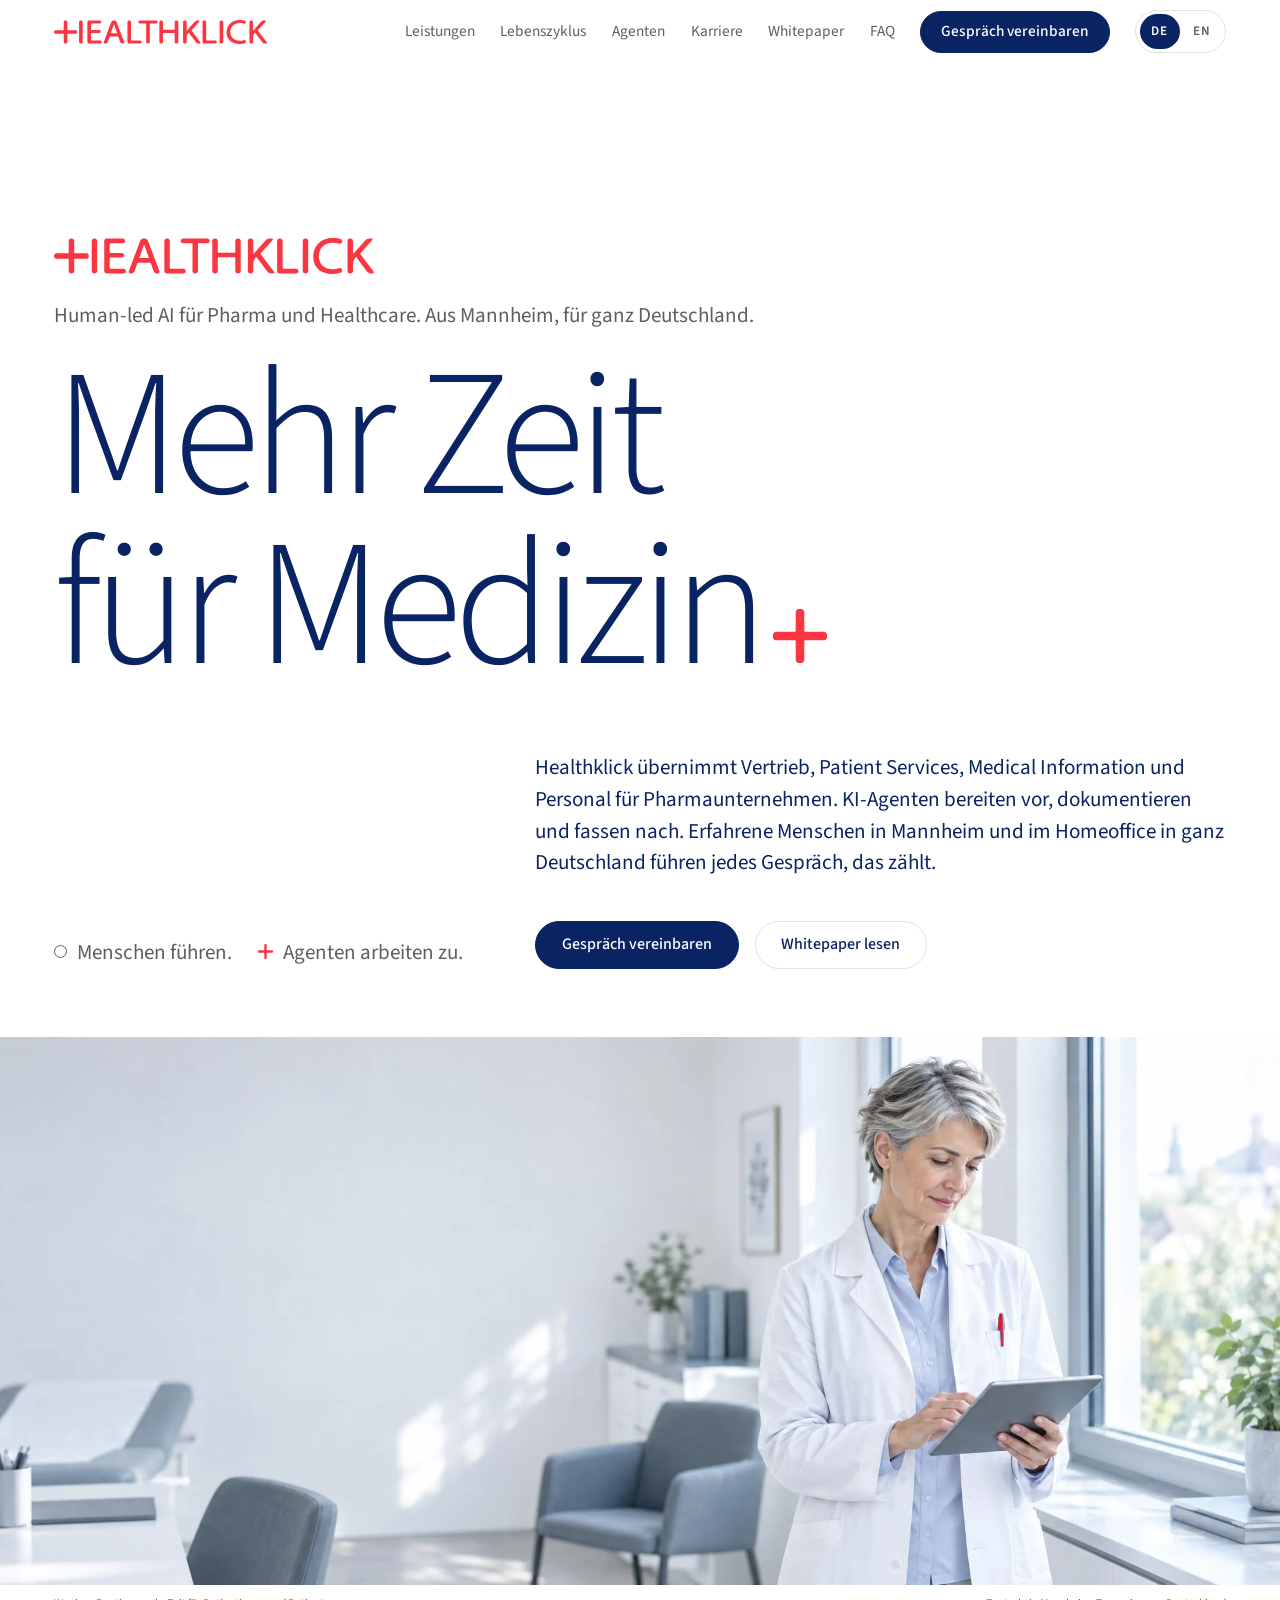
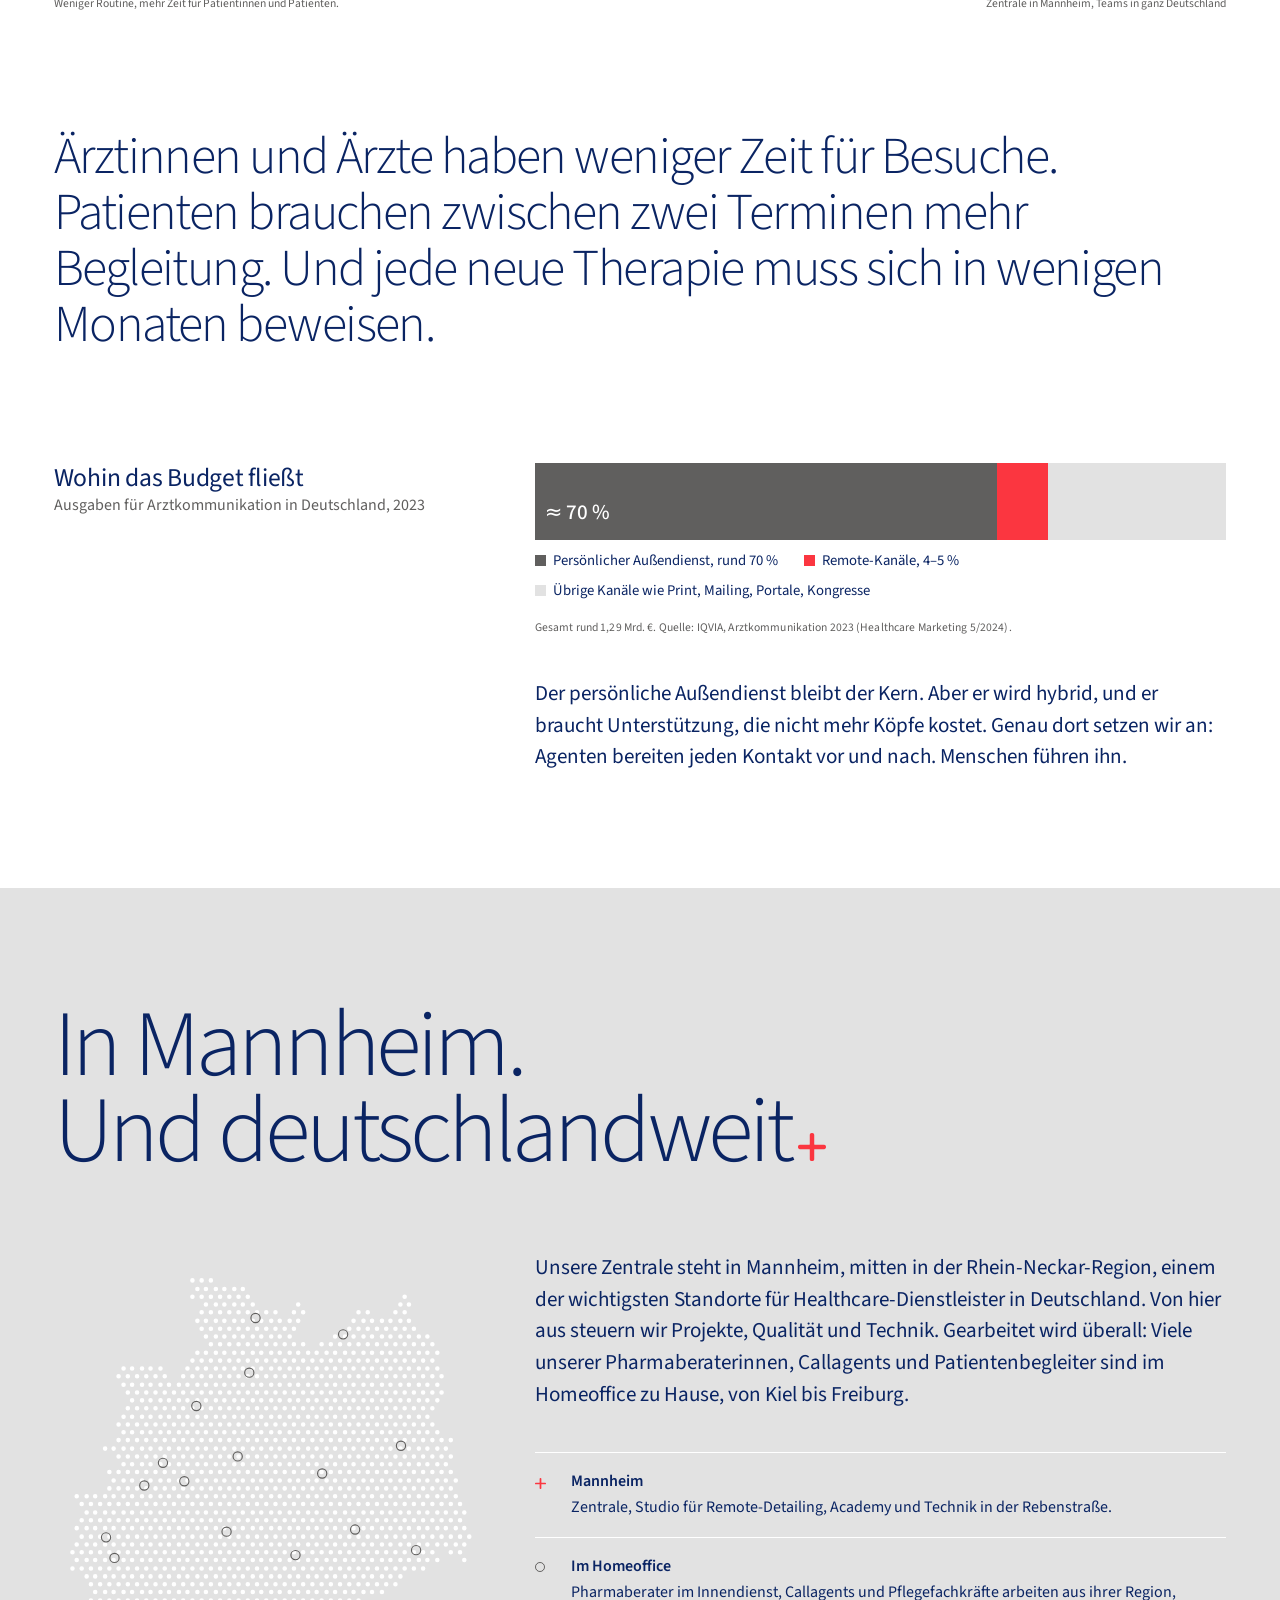
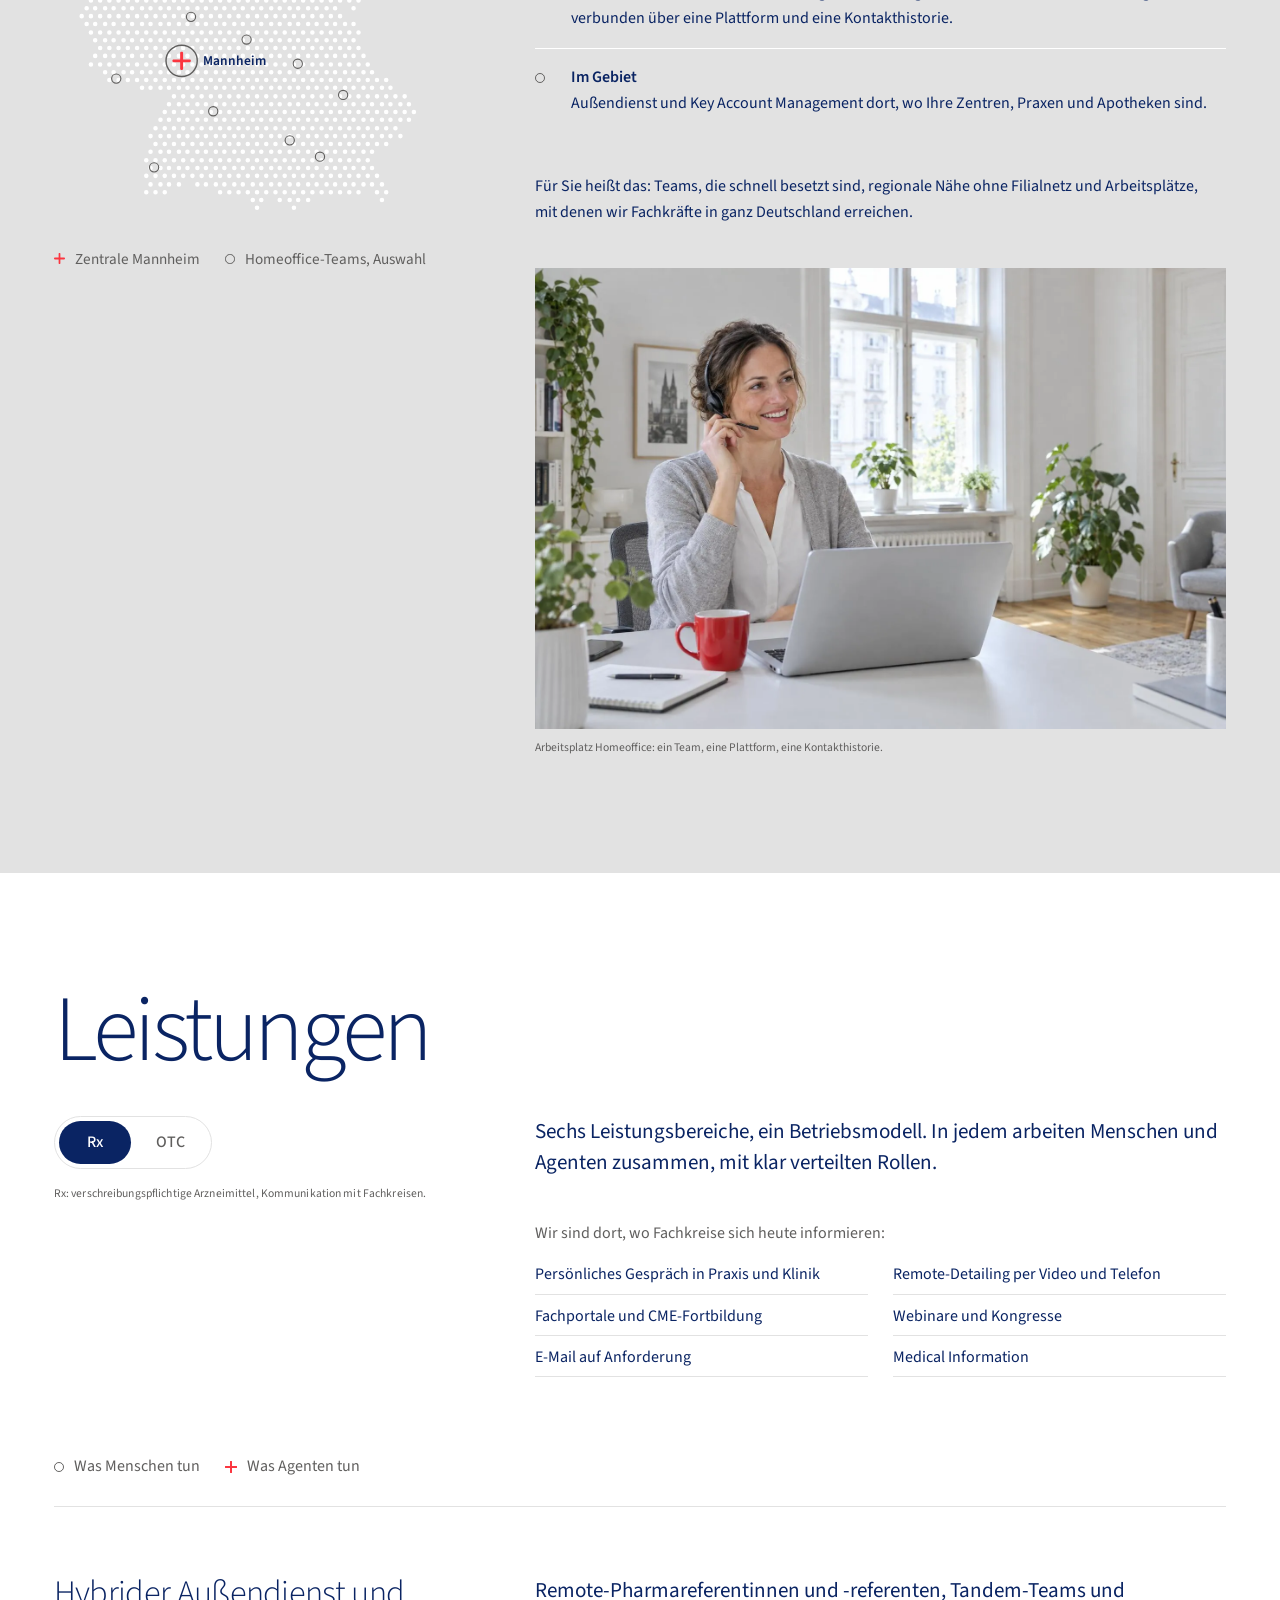
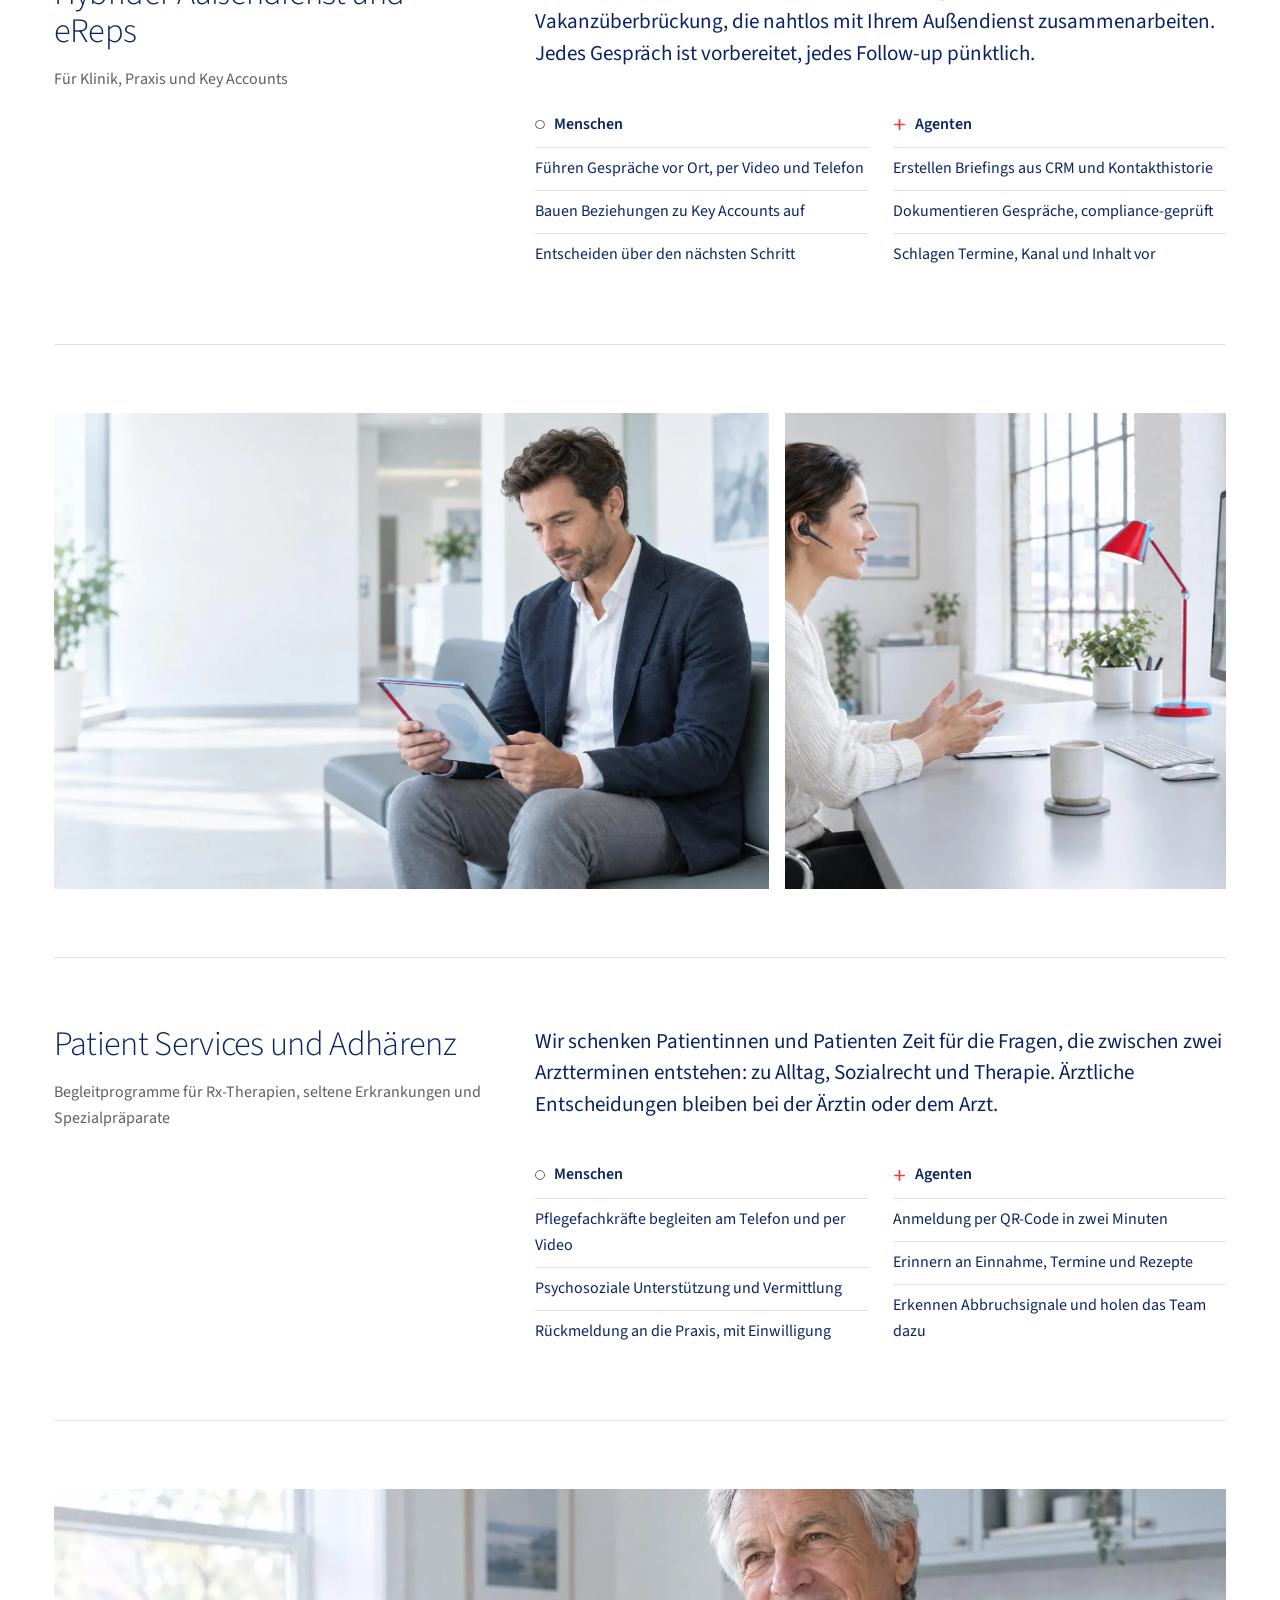
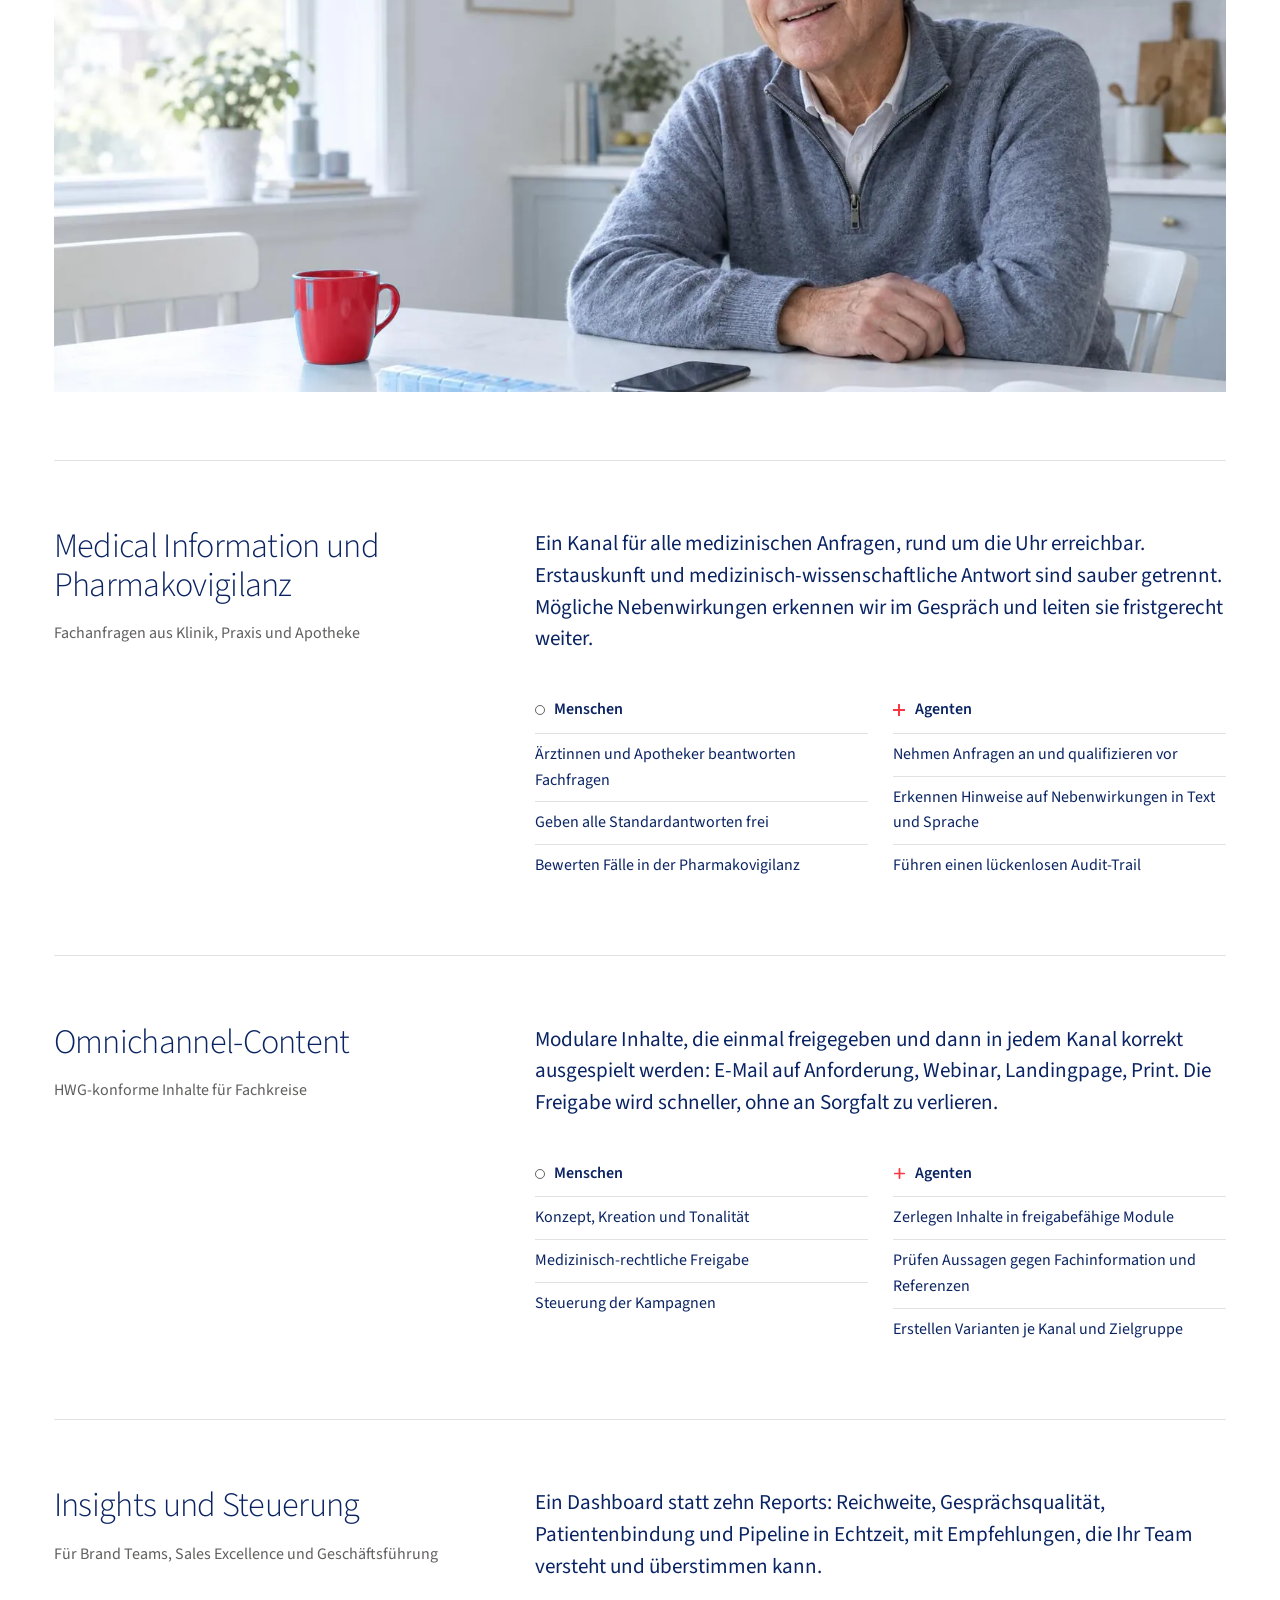
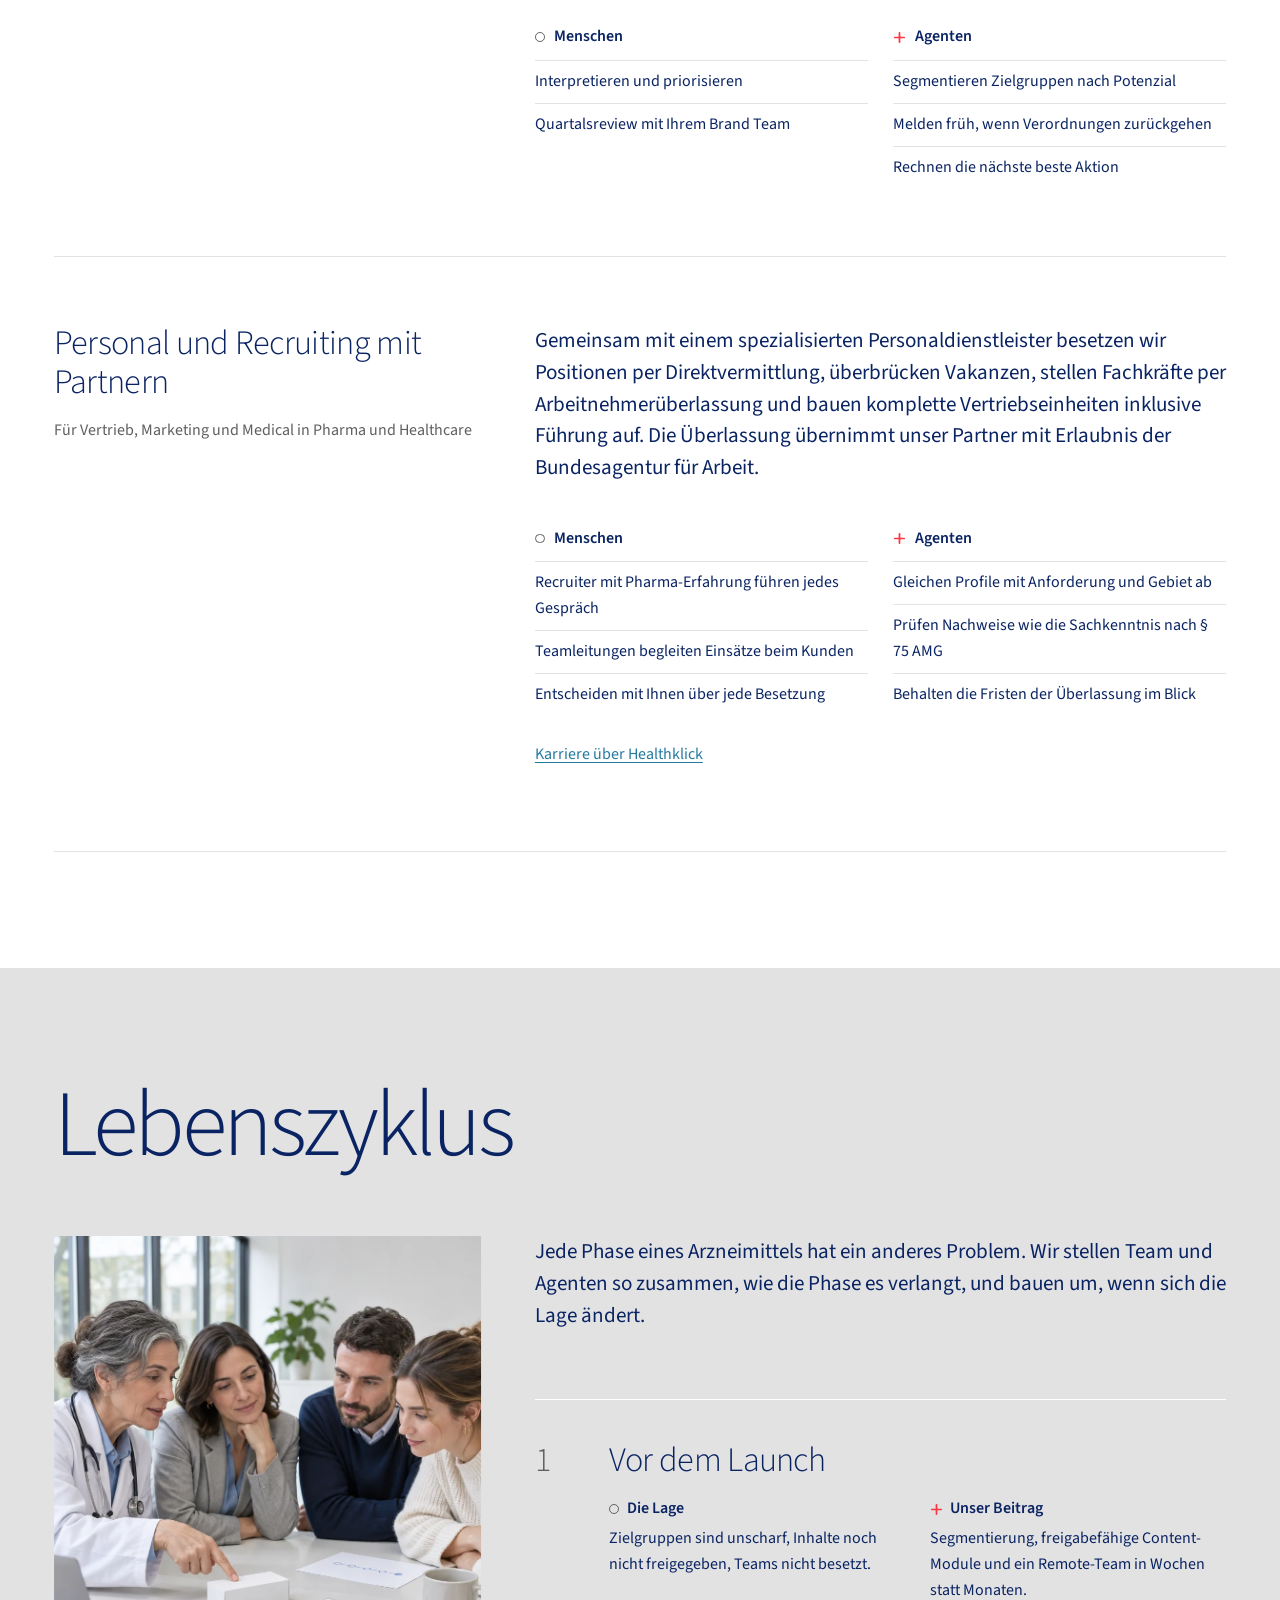
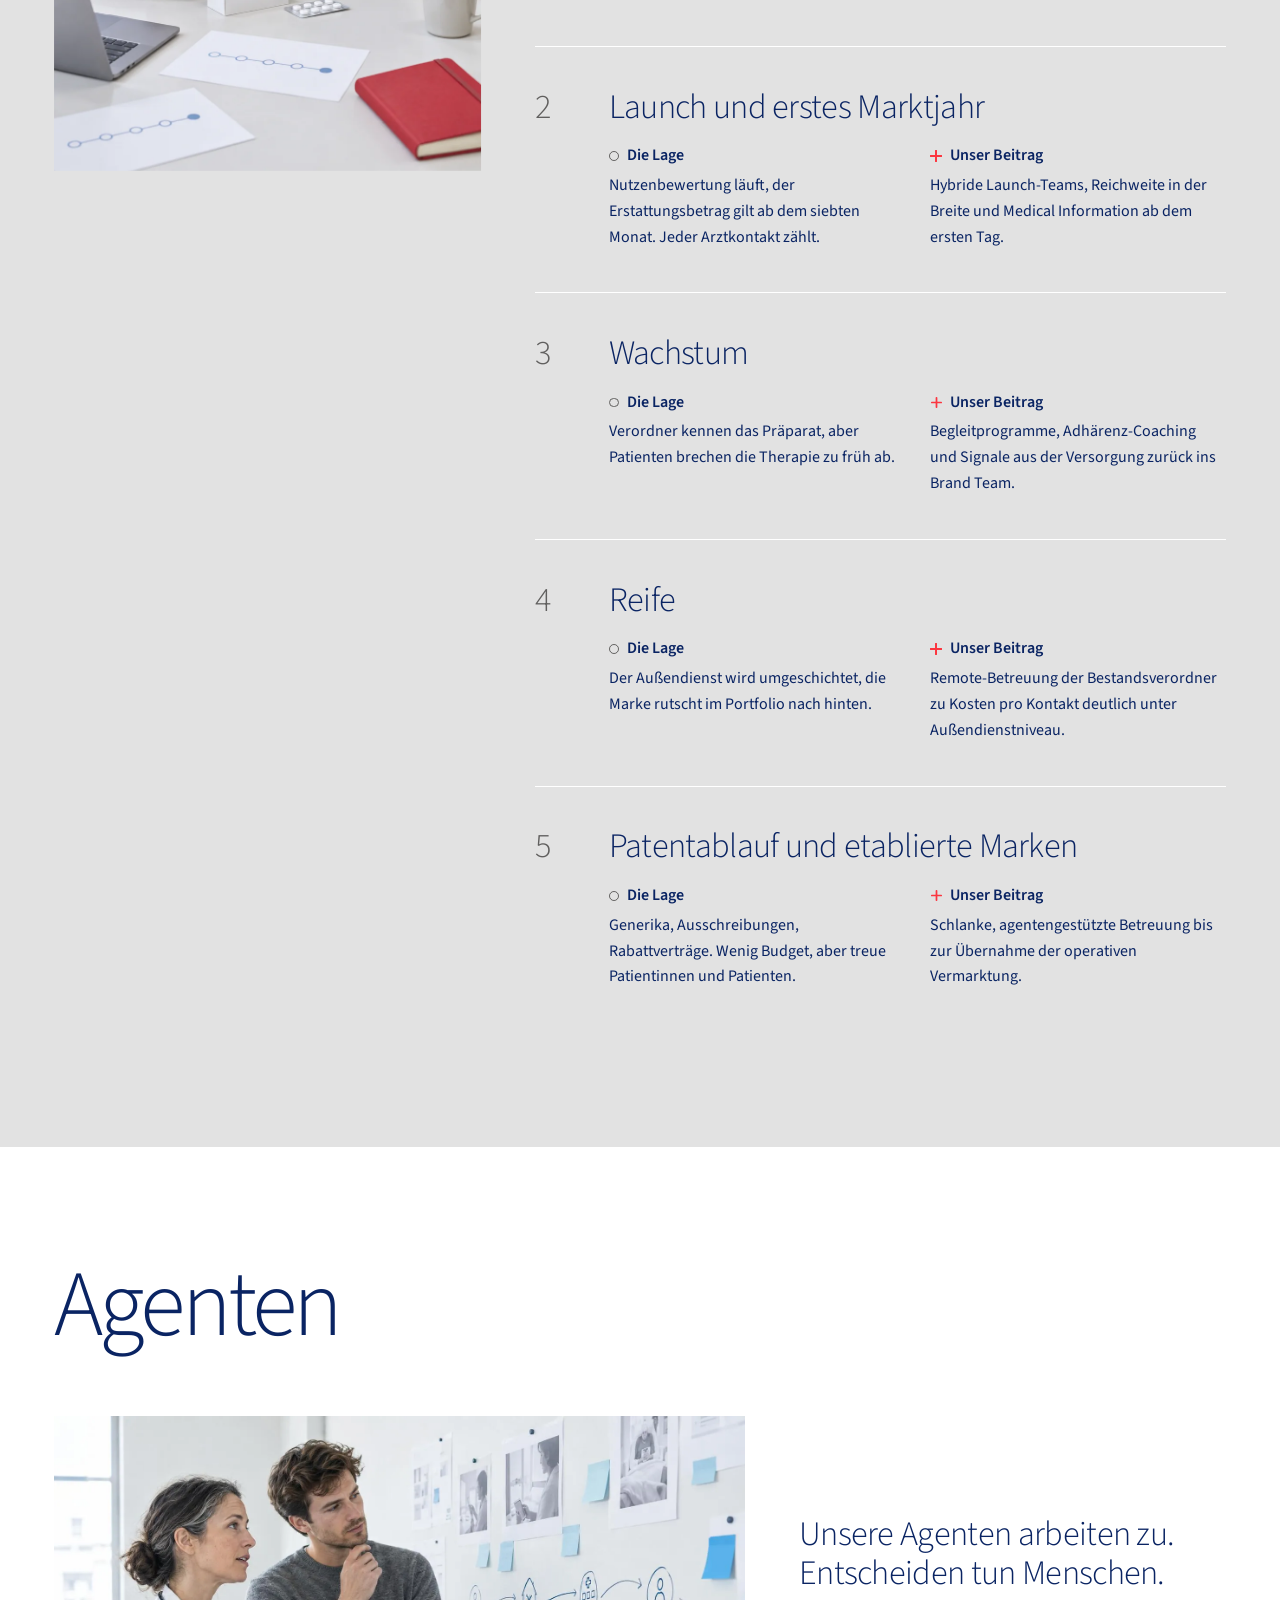
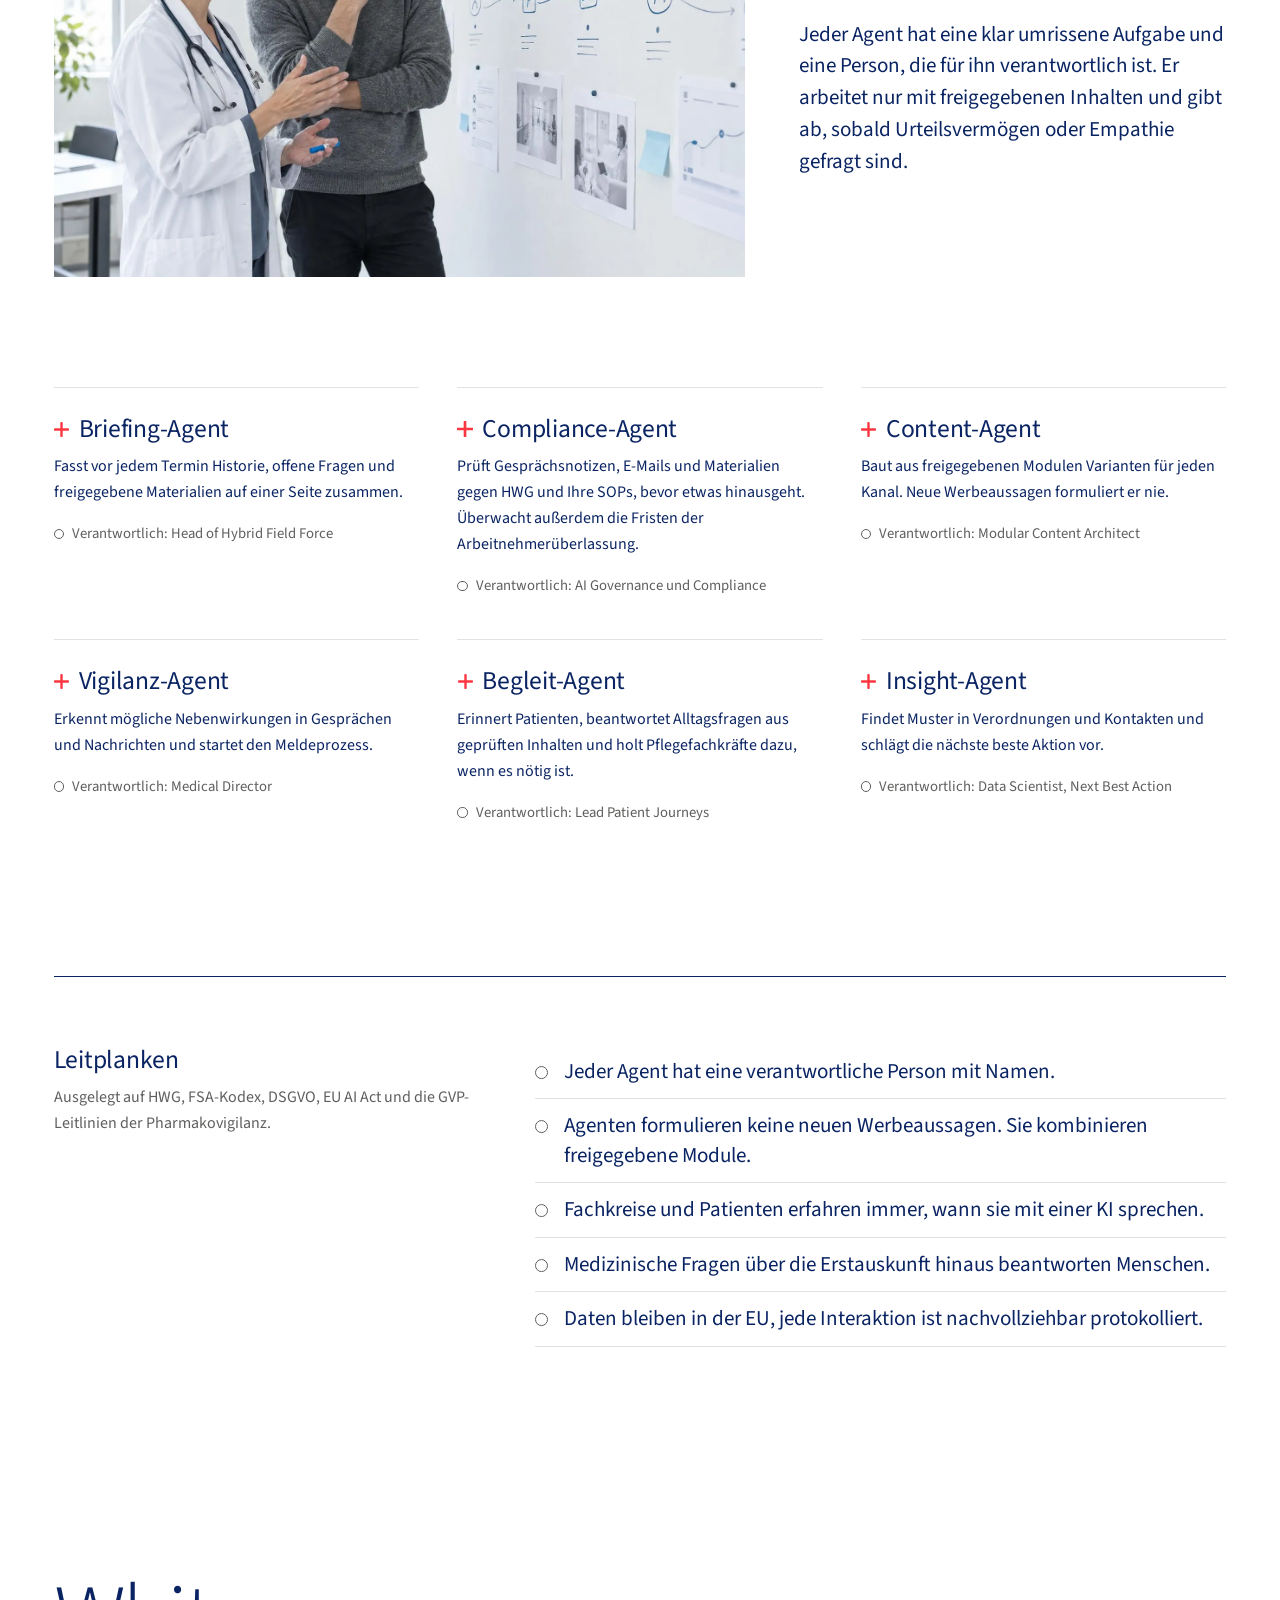
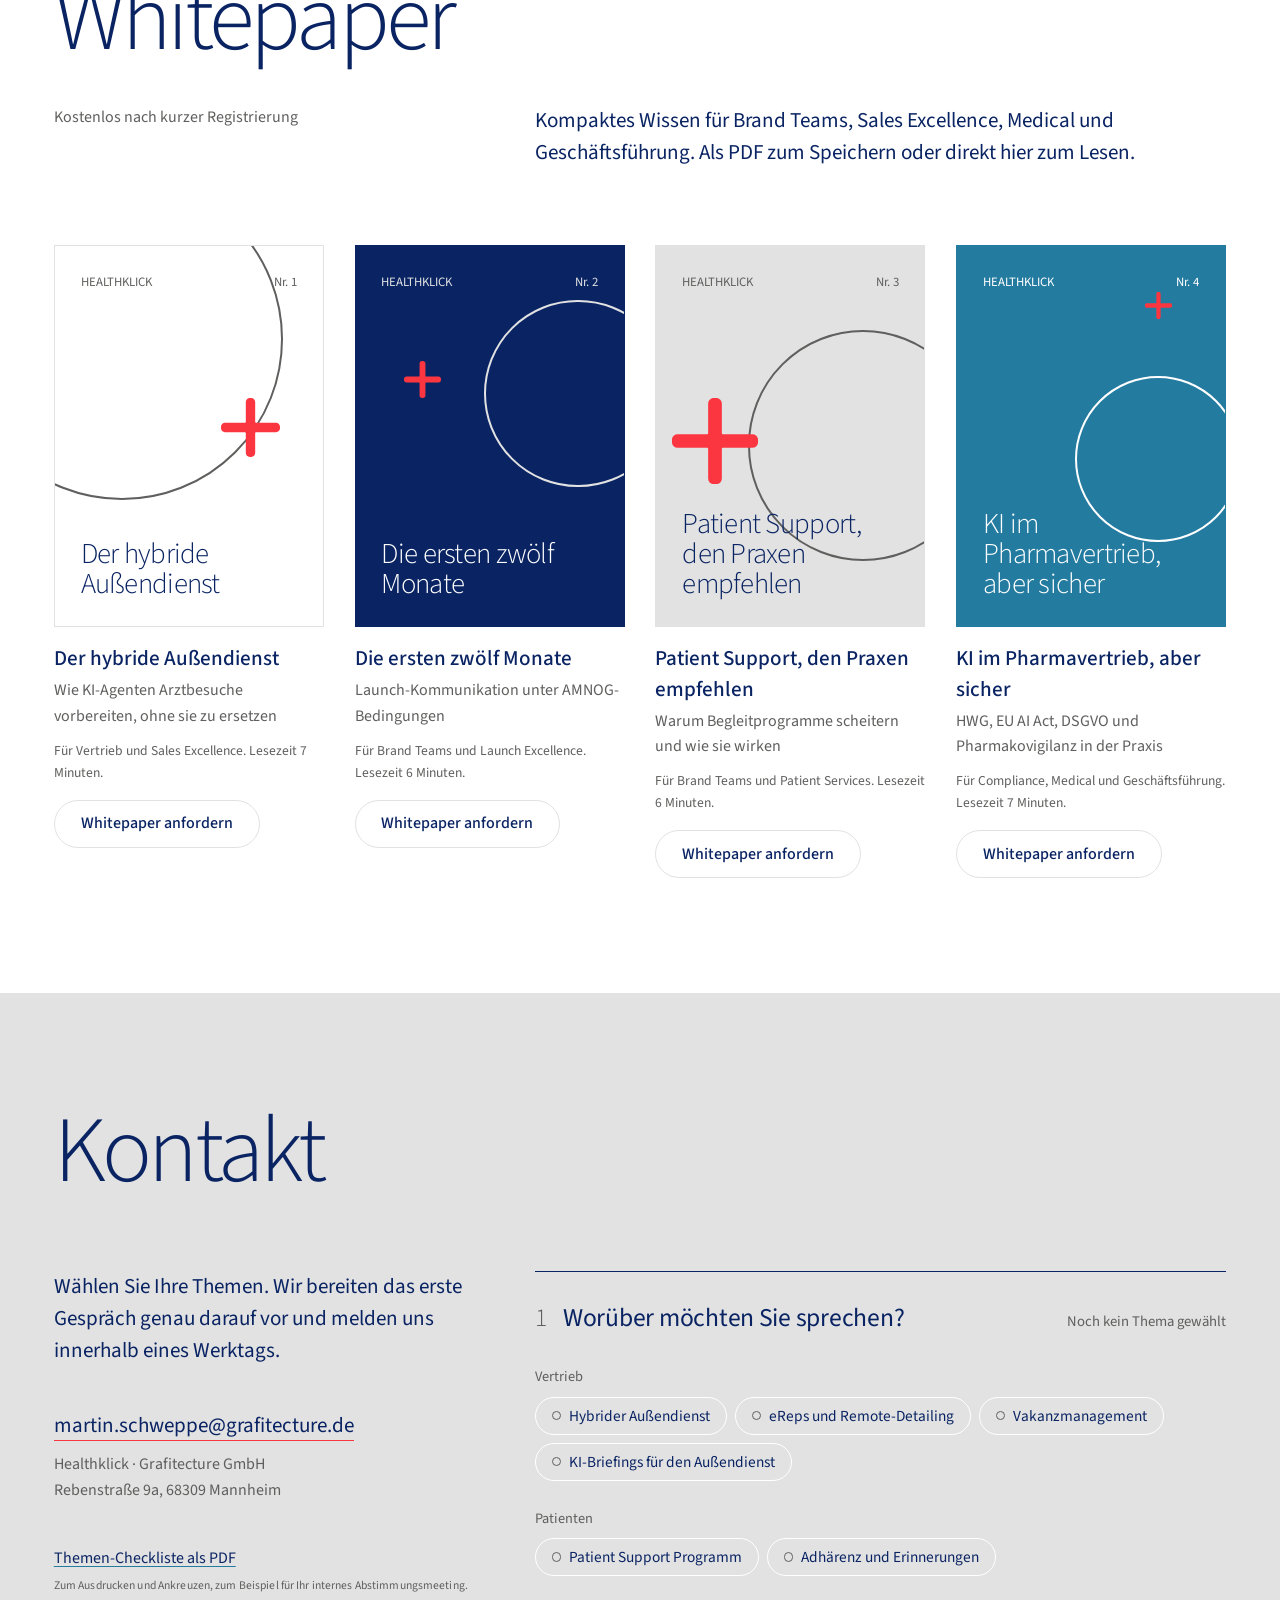
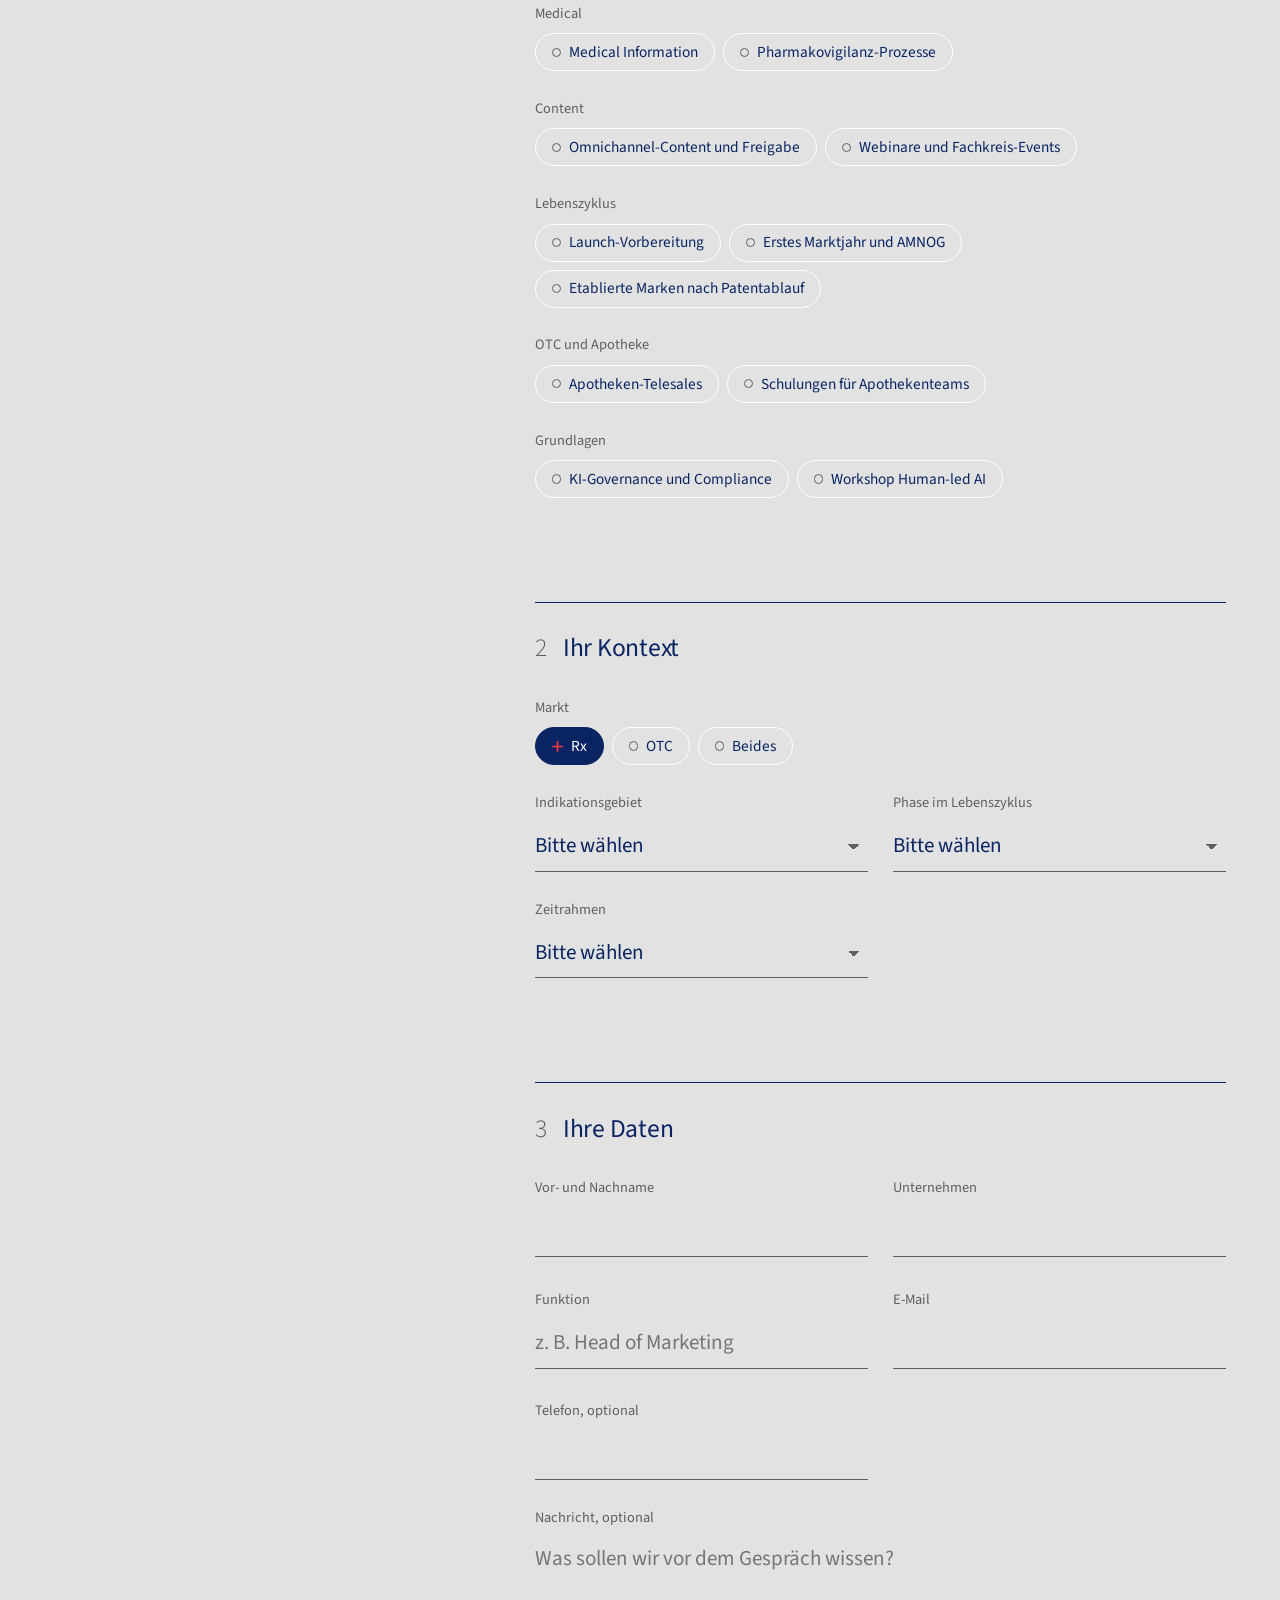
==== index.html @ 69c8a8a8 "Lebenszyklus: Besprechungsbild statt Wendeltreppe Im Abschnitt Lebenszyklus und in der Bildreihe der" ====
<!DOCTYPE html>
<html lang="de">
<head>
<meta charset="utf-8">
<meta name="viewport" content="width=device-width, initial-scale=1">
<title>HEALTHKLICK – Mehr Zeit für Medizin</title>
<meta name="description" content="Healthklick aus Mannheim übernimmt Vertrieb, Patient Services, Medical Information und Personal für Pharmaunternehmen. Deutschlandweit, mit Menschen und KI-Agenten. Ein Angebot der Grafitecture GmbH.">
<!-- Domain steht noch nicht fest: vor dem Livegang canonical und hreflang mit vollständiger Adresse eintragen -->
<link rel="alternate" hreflang="de" href="./">
<link rel="alternate" hreflang="en" href="en/">
<link rel="alternate" hreflang="x-default" href="./">
<link rel="icon" href="img/healthklick-icon.svg" type="image/svg+xml">
<meta name="theme-color" content="#ffffff">
<link rel="preload" href="fonts/source-sans-3.woff2" as="font" type="font/woff2" crossorigin>
<script>/* Logo-Intro nur beim Öffnen der Startseite: nicht bei Sprungmarken, nicht beim Sprachwechsel innerhalb der Seite, nicht bei reduzierter Bewegung. Ablauf in js/site.js */(function(d){try{var h=location.hash,r=document.referrer;if((h===''||h==='#'||h==='#top')&&!matchMedia('(prefers-reduced-motion: reduce)').matches&&!(r&&r.indexOf(location.origin+'/')===0)){d.classList.add('intro');setTimeout(function(){if(!d.classList.contains('intro-js'))d.classList.remove('intro')},4000)}}catch(e){}})(document.documentElement);</script>
<link rel="stylesheet" href="css/site.css">
</head>
<body>
<a class="sr-only" href="#inhalt">Zum Inhalt springen</a>

<header class="site-header" id="top">
  <div class="wrap bar">
    <a class="logo" href="#" aria-label="HEALTHKLICK, zur Startseite" data-home><img src="img/healthklick-logo.svg" width="626" height="70" alt="HEALTHKLICK"></a>
    <button class="menu-btn" type="button" aria-expanded="false" aria-controls="nav" aria-label="Menü"><span class="burger" aria-hidden="true"><span></span><span></span><span></span></span></button>
    <nav class="nav" id="nav" aria-label="Hauptnavigation">
      <a href="#leistungen">Leistungen</a>
      <a href="#lebenszyklus">Lebenszyklus</a>
      <a href="#agenten">Agenten</a>
      <a href="#karriere">Karriere</a>
      <a href="#wissen">Whitepaper</a>
      <a href="#faq">FAQ</a>
      <a class="btn" href="#kontakt">Gespräch vereinbaren</a>
      <div class="lang" role="group" aria-label="Sprache / Language">
        <a href="./" data-lang="de" data-base="./" hreflang="de" lang="de" aria-current="page"><span class="l-s" aria-hidden="true">DE</span><span class="l-l">Deutsch</span></a>
        <a href="en/" data-lang="en" data-base="en/" hreflang="en" lang="en"><span class="l-s" aria-hidden="true">EN</span><span class="l-l">English</span></a>
      </div>
    </nav>
  </div>
</header>

<main id="inhalt">
<div id="site">

<!-- ================= HERO ================= -->
<section class="wrap hero" aria-labelledby="hero-title">
  <img class="hero-logo" src="img/healthklick-logo.svg" width="626" height="70" alt="" aria-hidden="true">
  <p class="t-h6 hero-kicker">Human-led AI für Pharma und Healthcare. Aus Mannheim, für ganz Deutschland.</p>
  <h1 class="t-h1 hero-title" id="hero-title"><span class="line"><span>Mehr Zeit</span></span><span class="line"><span>für Medizin<i class="brand-dot" aria-hidden="true"></i></span></span></h1>
  <div class="phi hero-foot">
    <ul class="legend" aria-label="Zeichenerklärung">
      <li><span class="ring" aria-hidden="true"></span>Menschen führen.</li>
      <li><span class="dot" aria-hidden="true"></span>Agenten arbeiten zu.</li>
    </ul>
    <div>
      <p class="lead">Healthklick übernimmt Vertrieb, Patient Services, Medical Information und Personal für Pharmaunternehmen. KI-Agenten bereiten vor, dokumentieren und fassen nach. Erfahrene Menschen in Mannheim und im Homeoffice in ganz Deutschland führen jedes Gespräch, das zählt.</p>
      <div class="ctas">
        <a class="btn" href="#kontakt">Gespräch vereinbaren</a>
        <a class="btn ghost" href="#wissen">Whitepaper lesen</a>
      </div>
    </div>
  </div>
</section>
<figure class="hero-media">
  <img src="img/hero.webp" width="2200" height="943" alt="Ärztin liest in einer hellen Praxis am Fenster auf einem Tablet" fetchpriority="high">
  <figcaption class="wrap caption"><span>Weniger Routine, mehr Zeit für Patientinnen und Patienten.</span><span>Zentrale in Mannheim, Teams in ganz Deutschland</span></figcaption>
</figure>

<!-- ================= WARUM JETZT ================= -->
<section class="wrap sec why" aria-label="Warum jetzt">
  <p class="t-h3 statement">Ärztinnen und Ärzte haben weniger Zeit für Besuche. Patienten brauchen zwischen zwei Terminen mehr Begleitung. Und jede neue Therapie muss sich in wenigen Monaten beweisen.</p>
  <div class="phi">
    <div>
      <h2 class="t-h5">Wohin das Budget fließt</h2>
      <p class="meta">Ausgaben für Arztkommunikation in Deutschland, 2023</p>
    </div>
    <div>
      <figure class="spend">
        <div class="spend-bar" role="img" aria-label="Rund 70 Prozent persönlicher Außendienst, 4 bis 5 Prozent Remote-Kanäle, der Rest übrige Kanäle">
          <div class="s-field">≈ 70 %</div><div class="s-remote"></div><div class="s-rest"></div>
        </div>
        <div class="spend-keys" aria-hidden="true"><span class="k-field">Persönlicher Außendienst, rund 70 %</span><span class="k-remote">Remote-Kanäle, 4–5 %</span><span class="k-rest">Übrige Kanäle wie Print, Mailing, Portale, Kongresse</span></div>
        <figcaption class="small">Gesamt rund 1,29 Mrd. €. Quelle: IQVIA, Arztkommunikation 2023 (Healthcare Marketing 5/2024).</figcaption>
      </figure>
      <p class="lead">Der persönliche Außendienst bleibt der Kern. Aber er wird hybrid, und er braucht Unterstützung, die nicht mehr Köpfe kostet. Genau dort setzen wir an: Agenten bereiten jeden Kontakt vor und nach. Menschen führen ihn.</p>
    </div>
  </div>
</section>

<!-- ================= MANNHEIM UND DEUTSCHLANDWEIT ================= -->
<section id="deutschlandweit" class="sec tint" aria-labelledby="h-de">
  <div class="wrap">
    <header class="sec-head">
      <h2 class="t-h2" id="h-de">In Mannheim.<br>Und deutschlandweit<i class="brand-dot static" aria-hidden="true"></i></h2>
    </header>
    <div class="phi de-grid">
      <figure class="de-map-wrap">
        <svg class="de-map" viewBox="0 0 602 815" role="img" aria-labelledby="map-t"><title id="map-t">Deutschlandkarte: Zentrale in Mannheim, Homeoffice-Teams in ganz Deutschland</title><path fill="none" stroke="#ffffff" stroke-width="6.4" stroke-linecap="round" d="M195 40h0M208 40h0M221 40h0M202 52h0M214 52h0M228 52h0M240 52h0M254 52h0M266 52h0M195 63h0M208 63h0M221 63h0M234 63h0M247 63h0M260 63h0M273 63h0M494 63h0M214 74h0M228 74h0M240 74h0M254 74h0M266 74h0M280 74h0M344 74h0M488 74h0M500 74h0M208 85h0M221 85h0M234 85h0M247 85h0M260 85h0M273 85h0M286 85h0M299 85h0M312 85h0M338 85h0M351 85h0M429 85h0M442 85h0M481 85h0M494 85h0M202 97h0M214 97h0M228 97h0M240 97h0M254 97h0M266 97h0M280 97h0M292 97h0M306 97h0M318 97h0M332 97h0M344 97h0M422 97h0M436 97h0M448 97h0M462 97h0M474 97h0M488 97h0M500 97h0M208 108h0M221 108h0M234 108h0M247 108h0M260 108h0M273 108h0M286 108h0M299 108h0M312 108h0M325 108h0M338 108h0M416 108h0M429 108h0M442 108h0M455 108h0M468 108h0M481 108h0M494 108h0M507 108h0M214 119h0M228 119h0M240 119h0M254 119h0M266 119h0M280 119h0M292 119h0M306 119h0M318 119h0M332 119h0M396 119h0M410 119h0M422 119h0M436 119h0M448 119h0M462 119h0M474 119h0M488 119h0M500 119h0M514 119h0M526 119h0M221 130h0M234 130h0M247 130h0M260 130h0M273 130h0M286 130h0M299 130h0M312 130h0M325 130h0M338 130h0M351 130h0M377 130h0M390 130h0M403 130h0M416 130h0M429 130h0M442 130h0M455 130h0M468 130h0M481 130h0M494 130h0M507 130h0M520 130h0M533 130h0M202 142h0M214 142h0M228 142h0M240 142h0M254 142h0M266 142h0M280 142h0M292 142h0M306 142h0M318 142h0M332 142h0M344 142h0M358 142h0M370 142h0M384 142h0M396 142h0M410 142h0M422 142h0M436 142h0M448 142h0M462 142h0M474 142h0M488 142h0M500 142h0M514 142h0M526 142h0M540 142h0M195 153h0M208 153h0M221 153h0M234 153h0M247 153h0M260 153h0M273 153h0M286 153h0M299 153h0M312 153h0M325 153h0M338 153h0M351 153h0M364 153h0M377 153h0M390 153h0M403 153h0M416 153h0M429 153h0M442 153h0M455 153h0M468 153h0M481 153h0M494 153h0M507 153h0M520 153h0M533 153h0M98 164h0M110 164h0M124 164h0M136 164h0M150 164h0M188 164h0M202 164h0M214 164h0M228 164h0M240 164h0M254 164h0M266 164h0M280 164h0M292 164h0M306 164h0M318 164h0M332 164h0M344 164h0M358 164h0M370 164h0M384 164h0M396 164h0M410 164h0M422 164h0M436 164h0M448 164h0M462 164h0M474 164h0M488 164h0M500 164h0M514 164h0M526 164h0M540 164h0M91 175h0M104 175h0M117 175h0M130 175h0M143 175h0M156 175h0M182 175h0M195 175h0M208 175h0M221 175h0M234 175h0M247 175h0M260 175h0M273 175h0M286 175h0M299 175h0M312 175h0M325 175h0M338 175h0M351 175h0M364 175h0M377 175h0M390 175h0M403 175h0M416 175h0M429 175h0M442 175h0M455 175h0M468 175h0M481 175h0M494 175h0M507 175h0M520 175h0M533 175h0M546 175h0M98 187h0M110 187h0M124 187h0M136 187h0M150 187h0M162 187h0M176 187h0M188 187h0M202 187h0M214 187h0M228 187h0M240 187h0M254 187h0M266 187h0M280 187h0M292 187h0M306 187h0M318 187h0M332 187h0M344 187h0M358 187h0M370 187h0M384 187h0M396 187h0M410 187h0M422 187h0M436 187h0M448 187h0M462 187h0M474 187h0M488 187h0M500 187h0M514 187h0M526 187h0M540 187h0M104 198h0M117 198h0M130 198h0M143 198h0M156 198h0M169 198h0M182 198h0M195 198h0M208 198h0M221 198h0M234 198h0M247 198h0M260 198h0M273 198h0M286 198h0M299 198h0M312 198h0M325 198h0M338 198h0M351 198h0M364 198h0M377 198h0M390 198h0M403 198h0M416 198h0M429 198h0M442 198h0M455 198h0M468 198h0M481 198h0M494 198h0M507 198h0M520 198h0M533 198h0M546 198h0M110 209h0M124 209h0M136 209h0M150 209h0M162 209h0M176 209h0M188 209h0M202 209h0M214 209h0M228 209h0M240 209h0M254 209h0M266 209h0M280 209h0M292 209h0M306 209h0M318 209h0M332 209h0M344 209h0M358 209h0M370 209h0M384 209h0M396 209h0M410 209h0M422 209h0M436 209h0M448 209h0M462 209h0M474 209h0M488 209h0M500 209h0M514 209h0M526 209h0M540 209h0M104 220h0M117 220h0M130 220h0M143 220h0M156 220h0M169 220h0M182 220h0M195 220h0M208 220h0M221 220h0M234 220h0M247 220h0M260 220h0M273 220h0M286 220h0M299 220h0M312 220h0M325 220h0M338 220h0M351 220h0M364 220h0M377 220h0M390 220h0M403 220h0M416 220h0M429 220h0M442 220h0M455 220h0M468 220h0M481 220h0M494 220h0M507 220h0M520 220h0M533 220h0M98 232h0M110 232h0M124 232h0M136 232h0M150 232h0M162 232h0M176 232h0M188 232h0M202 232h0M214 232h0M228 232h0M240 232h0M254 232h0M266 232h0M280 232h0M292 232h0M306 232h0M318 232h0M332 232h0M344 232h0M358 232h0M370 232h0M384 232h0M396 232h0M410 232h0M422 232h0M436 232h0M448 232h0M462 232h0M474 232h0M488 232h0M500 232h0M514 232h0M526 232h0M91 243h0M104 243h0M117 243h0M130 243h0M143 243h0M156 243h0M169 243h0M182 243h0M195 243h0M208 243h0M221 243h0M234 243h0M247 243h0M260 243h0M273 243h0M286 243h0M299 243h0M312 243h0M325 243h0M338 243h0M351 243h0M364 243h0M377 243h0M390 243h0M403 243h0M416 243h0M429 243h0M442 243h0M455 243h0M468 243h0M481 243h0M494 243h0M507 243h0M520 243h0M533 243h0M98 254h0M110 254h0M124 254h0M136 254h0M150 254h0M162 254h0M176 254h0M188 254h0M202 254h0M214 254h0M228 254h0M240 254h0M254 254h0M266 254h0M280 254h0M292 254h0M306 254h0M318 254h0M332 254h0M344 254h0M358 254h0M370 254h0M384 254h0M396 254h0M410 254h0M422 254h0M436 254h0M448 254h0M462 254h0M474 254h0M488 254h0M500 254h0M514 254h0M526 254h0M540 254h0M91 265h0M104 265h0M117 265h0M130 265h0M143 265h0M156 265h0M169 265h0M182 265h0M195 265h0M208 265h0M221 265h0M234 265h0M247 265h0M260 265h0M273 265h0M286 265h0M299 265h0M312 265h0M325 265h0M338 265h0M351 265h0M364 265h0M377 265h0M390 265h0M403 265h0M416 265h0M429 265h0M442 265h0M455 265h0M468 265h0M481 265h0M494 265h0M507 265h0M520 265h0M533 265h0M546 265h0M559 265h0M72 277h0M84 277h0M98 277h0M110 277h0M124 277h0M136 277h0M150 277h0M162 277h0M176 277h0M188 277h0M202 277h0M214 277h0M228 277h0M240 277h0M254 277h0M266 277h0M280 277h0M292 277h0M306 277h0M318 277h0M332 277h0M344 277h0M358 277h0M370 277h0M384 277h0M396 277h0M410 277h0M422 277h0M436 277h0M448 277h0M462 277h0M474 277h0M488 277h0M500 277h0M514 277h0M526 277h0M540 277h0M552 277h0M91 288h0M104 288h0M117 288h0M130 288h0M143 288h0M156 288h0M169 288h0M182 288h0M195 288h0M208 288h0M221 288h0M234 288h0M247 288h0M260 288h0M273 288h0M286 288h0M299 288h0M312 288h0M325 288h0M338 288h0M351 288h0M364 288h0M377 288h0M390 288h0M403 288h0M416 288h0M429 288h0M442 288h0M455 288h0M468 288h0M481 288h0M494 288h0M507 288h0M520 288h0M533 288h0M546 288h0M559 288h0M98 299h0M110 299h0M124 299h0M136 299h0M150 299h0M162 299h0M176 299h0M188 299h0M202 299h0M214 299h0M228 299h0M240 299h0M254 299h0M266 299h0M280 299h0M292 299h0M306 299h0M318 299h0M332 299h0M344 299h0M358 299h0M370 299h0M384 299h0M396 299h0M410 299h0M422 299h0M436 299h0M448 299h0M462 299h0M474 299h0M488 299h0M500 299h0M514 299h0M526 299h0M540 299h0M552 299h0M78 310h0M91 310h0M104 310h0M117 310h0M130 310h0M143 310h0M156 310h0M169 310h0M182 310h0M195 310h0M208 310h0M221 310h0M234 310h0M247 310h0M260 310h0M273 310h0M286 310h0M299 310h0M312 310h0M325 310h0M338 310h0M351 310h0M364 310h0M377 310h0M390 310h0M403 310h0M416 310h0M429 310h0M442 310h0M455 310h0M468 310h0M481 310h0M494 310h0M507 310h0M520 310h0M533 310h0M546 310h0M559 310h0M84 322h0M98 322h0M110 322h0M124 322h0M136 322h0M150 322h0M162 322h0M176 322h0M188 322h0M202 322h0M214 322h0M228 322h0M240 322h0M254 322h0M266 322h0M280 322h0M292 322h0M306 322h0M318 322h0M332 322h0M344 322h0M358 322h0M370 322h0M384 322h0M396 322h0M410 322h0M422 322h0M436 322h0M448 322h0M462 322h0M474 322h0M488 322h0M500 322h0M514 322h0M526 322h0M540 322h0M552 322h0M566 322h0M78 333h0M91 333h0M104 333h0M117 333h0M130 333h0M143 333h0M156 333h0M169 333h0M182 333h0M195 333h0M208 333h0M221 333h0M234 333h0M247 333h0M260 333h0M273 333h0M286 333h0M299 333h0M312 333h0M325 333h0M338 333h0M351 333h0M364 333h0M377 333h0M390 333h0M403 333h0M416 333h0M429 333h0M442 333h0M455 333h0M468 333h0M481 333h0M494 333h0M507 333h0M520 333h0M533 333h0M546 333h0M559 333h0M32 344h0M46 344h0M58 344h0M72 344h0M84 344h0M98 344h0M110 344h0M124 344h0M136 344h0M150 344h0M162 344h0M176 344h0M188 344h0M202 344h0M214 344h0M228 344h0M240 344h0M254 344h0M266 344h0M280 344h0M292 344h0M306 344h0M318 344h0M332 344h0M344 344h0M358 344h0M370 344h0M384 344h0M396 344h0M410 344h0M422 344h0M436 344h0M448 344h0M462 344h0M474 344h0M488 344h0M500 344h0M514 344h0M526 344h0M540 344h0M552 344h0M566 344h0M39 355h0M52 355h0M65 355h0M78 355h0M91 355h0M104 355h0M117 355h0M130 355h0M143 355h0M156 355h0M169 355h0M182 355h0M195 355h0M208 355h0M221 355h0M234 355h0M247 355h0M260 355h0M273 355h0M286 355h0M299 355h0M312 355h0M325 355h0M338 355h0M351 355h0M364 355h0M377 355h0M390 355h0M403 355h0M416 355h0M429 355h0M442 355h0M455 355h0M468 355h0M481 355h0M494 355h0M507 355h0M520 355h0M533 355h0M546 355h0M559 355h0M572 355h0M46 367h0M58 367h0M72 367h0M84 367h0M98 367h0M110 367h0M124 367h0M136 367h0M150 367h0M162 367h0M176 367h0M188 367h0M202 367h0M214 367h0M228 367h0M240 367h0M254 367h0M266 367h0M280 367h0M292 367h0M306 367h0M318 367h0M332 367h0M344 367h0M358 367h0M370 367h0M384 367h0M396 367h0M410 367h0M422 367h0M436 367h0M448 367h0M462 367h0M474 367h0M488 367h0M500 367h0M514 367h0M526 367h0M540 367h0M552 367h0M566 367h0M578 367h0M39 378h0M52 378h0M65 378h0M78 378h0M91 378h0M104 378h0M117 378h0M130 378h0M143 378h0M156 378h0M169 378h0M182 378h0M195 378h0M208 378h0M221 378h0M234 378h0M247 378h0M260 378h0M273 378h0M286 378h0M299 378h0M312 378h0M325 378h0M338 378h0M351 378h0M364 378h0M377 378h0M390 378h0M403 378h0M416 378h0M429 378h0M442 378h0M455 378h0M468 378h0M481 378h0M494 378h0M507 378h0M520 378h0M533 378h0M546 378h0M559 378h0M572 378h0M32 389h0M46 389h0M58 389h0M72 389h0M84 389h0M98 389h0M110 389h0M124 389h0M136 389h0M150 389h0M162 389h0M176 389h0M188 389h0M202 389h0M214 389h0M228 389h0M240 389h0M254 389h0M266 389h0M280 389h0M292 389h0M306 389h0M318 389h0M332 389h0M344 389h0M358 389h0M370 389h0M384 389h0M396 389h0M410 389h0M422 389h0M436 389h0M448 389h0M462 389h0M474 389h0M488 389h0M500 389h0M514 389h0M526 389h0M540 389h0M552 389h0M566 389h0M578 389h0M39 401h0M52 401h0M65 401h0M78 401h0M91 401h0M104 401h0M117 401h0M130 401h0M143 401h0M156 401h0M169 401h0M182 401h0M195 401h0M208 401h0M221 401h0M234 401h0M247 401h0M260 401h0M273 401h0M286 401h0M299 401h0M312 401h0M325 401h0M338 401h0M351 401h0M364 401h0M377 401h0M390 401h0M403 401h0M416 401h0M429 401h0M442 401h0M455 401h0M468 401h0M481 401h0M494 401h0M507 401h0M520 401h0M533 401h0M546 401h0M559 401h0M572 401h0M585 401h0M32 412h0M46 412h0M58 412h0M72 412h0M84 412h0M98 412h0M110 412h0M124 412h0M136 412h0M150 412h0M162 412h0M176 412h0M188 412h0M202 412h0M214 412h0M228 412h0M240 412h0M254 412h0M266 412h0M280 412h0M292 412h0M306 412h0M318 412h0M332 412h0M344 412h0M358 412h0M370 412h0M384 412h0M396 412h0M410 412h0M422 412h0M436 412h0M448 412h0M462 412h0M474 412h0M488 412h0M500 412h0M514 412h0M526 412h0M540 412h0M552 412h0M566 412h0M578 412h0M26 423h0M39 423h0M52 423h0M65 423h0M78 423h0M91 423h0M104 423h0M117 423h0M130 423h0M143 423h0M156 423h0M169 423h0M182 423h0M195 423h0M208 423h0M221 423h0M234 423h0M247 423h0M260 423h0M273 423h0M286 423h0M299 423h0M312 423h0M325 423h0M338 423h0M351 423h0M364 423h0M377 423h0M390 423h0M403 423h0M416 423h0M429 423h0M442 423h0M455 423h0M468 423h0M481 423h0M494 423h0M507 423h0M520 423h0M533 423h0M559 423h0M572 423h0M32 434h0M46 434h0M58 434h0M72 434h0M84 434h0M98 434h0M110 434h0M124 434h0M136 434h0M150 434h0M162 434h0M176 434h0M188 434h0M202 434h0M214 434h0M228 434h0M240 434h0M254 434h0M266 434h0M280 434h0M292 434h0M306 434h0M318 434h0M332 434h0M344 434h0M358 434h0M370 434h0M384 434h0M396 434h0M410 434h0M422 434h0M436 434h0M448 434h0M462 434h0M474 434h0M488 434h0M500 434h0M514 434h0M526 434h0M540 434h0M578 434h0M26 446h0M39 446h0M52 446h0M65 446h0M78 446h0M91 446h0M104 446h0M117 446h0M130 446h0M143 446h0M156 446h0M169 446h0M182 446h0M195 446h0M208 446h0M221 446h0M234 446h0M247 446h0M260 446h0M273 446h0M286 446h0M299 446h0M312 446h0M325 446h0M338 446h0M351 446h0M364 446h0M377 446h0M390 446h0M403 446h0M416 446h0M429 446h0M442 446h0M455 446h0M468 446h0M481 446h0M494 446h0M507 446h0M520 446h0M46 457h0M58 457h0M72 457h0M84 457h0M98 457h0M110 457h0M124 457h0M136 457h0M150 457h0M162 457h0M176 457h0M188 457h0M202 457h0M214 457h0M228 457h0M240 457h0M254 457h0M266 457h0M280 457h0M292 457h0M306 457h0M318 457h0M332 457h0M344 457h0M358 457h0M370 457h0M384 457h0M396 457h0M410 457h0M422 457h0M436 457h0M448 457h0M462 457h0M474 457h0M488 457h0M52 468h0M65 468h0M78 468h0M91 468h0M104 468h0M117 468h0M130 468h0M143 468h0M156 468h0M169 468h0M182 468h0M195 468h0M208 468h0M221 468h0M234 468h0M247 468h0M260 468h0M273 468h0M286 468h0M299 468h0M312 468h0M325 468h0M338 468h0M351 468h0M364 468h0M377 468h0M390 468h0M403 468h0M416 468h0M429 468h0M442 468h0M455 468h0M468 468h0M481 468h0M58 479h0M72 479h0M84 479h0M98 479h0M110 479h0M124 479h0M136 479h0M150 479h0M162 479h0M176 479h0M188 479h0M202 479h0M214 479h0M228 479h0M240 479h0M254 479h0M266 479h0M280 479h0M292 479h0M306 479h0M318 479h0M332 479h0M344 479h0M358 479h0M370 479h0M384 479h0M396 479h0M410 479h0M422 479h0M436 479h0M448 479h0M462 479h0M52 491h0M65 491h0M78 491h0M91 491h0M104 491h0M117 491h0M130 491h0M143 491h0M156 491h0M169 491h0M182 491h0M195 491h0M208 491h0M221 491h0M234 491h0M247 491h0M260 491h0M273 491h0M286 491h0M299 491h0M312 491h0M325 491h0M338 491h0M351 491h0M364 491h0M377 491h0M390 491h0M403 491h0M416 491h0M429 491h0M46 502h0M58 502h0M72 502h0M84 502h0M98 502h0M110 502h0M124 502h0M136 502h0M150 502h0M162 502h0M176 502h0M188 502h0M202 502h0M214 502h0M228 502h0M240 502h0M254 502h0M266 502h0M280 502h0M292 502h0M306 502h0M318 502h0M332 502h0M344 502h0M358 502h0M370 502h0M384 502h0M396 502h0M422 502h0M39 513h0M52 513h0M65 513h0M78 513h0M91 513h0M104 513h0M117 513h0M130 513h0M143 513h0M156 513h0M169 513h0M182 513h0M195 513h0M208 513h0M221 513h0M234 513h0M247 513h0M260 513h0M273 513h0M286 513h0M299 513h0M312 513h0M325 513h0M338 513h0M351 513h0M364 513h0M377 513h0M390 513h0M403 513h0M46 524h0M58 524h0M72 524h0M84 524h0M98 524h0M110 524h0M124 524h0M136 524h0M150 524h0M162 524h0M176 524h0M188 524h0M202 524h0M214 524h0M228 524h0M240 524h0M254 524h0M266 524h0M280 524h0M292 524h0M306 524h0M318 524h0M332 524h0M344 524h0M358 524h0M370 524h0M384 524h0M396 524h0M410 524h0M422 524h0M52 536h0M65 536h0M78 536h0M91 536h0M104 536h0M117 536h0M130 536h0M143 536h0M156 536h0M169 536h0M182 536h0M195 536h0M208 536h0M221 536h0M234 536h0M247 536h0M260 536h0M273 536h0M286 536h0M299 536h0M312 536h0M325 536h0M338 536h0M351 536h0M364 536h0M377 536h0M390 536h0M403 536h0M416 536h0M429 536h0M58 547h0M72 547h0M84 547h0M98 547h0M110 547h0M124 547h0M136 547h0M150 547h0M162 547h0M176 547h0M188 547h0M202 547h0M214 547h0M228 547h0M240 547h0M254 547h0M266 547h0M280 547h0M292 547h0M306 547h0M318 547h0M332 547h0M344 547h0M358 547h0M370 547h0M384 547h0M396 547h0M410 547h0M422 547h0M65 558h0M78 558h0M91 558h0M104 558h0M117 558h0M130 558h0M143 558h0M156 558h0M169 558h0M182 558h0M195 558h0M208 558h0M221 558h0M234 558h0M247 558h0M260 558h0M273 558h0M286 558h0M299 558h0M312 558h0M325 558h0M338 558h0M351 558h0M364 558h0M377 558h0M390 558h0M403 558h0M416 558h0M429 558h0M58 569h0M72 569h0M84 569h0M98 569h0M110 569h0M124 569h0M136 569h0M150 569h0M162 569h0M176 569h0M188 569h0M202 569h0M214 569h0M228 569h0M240 569h0M254 569h0M266 569h0M280 569h0M292 569h0M306 569h0M318 569h0M332 569h0M344 569h0M358 569h0M370 569h0M384 569h0M396 569h0M410 569h0M422 569h0M436 569h0M52 581h0M65 581h0M78 581h0M91 581h0M104 581h0M117 581h0M130 581h0M143 581h0M156 581h0M169 581h0M182 581h0M195 581h0M208 581h0M221 581h0M234 581h0M247 581h0M260 581h0M273 581h0M286 581h0M299 581h0M312 581h0M325 581h0M338 581h0M351 581h0M364 581h0M377 581h0M390 581h0M403 581h0M416 581h0M429 581h0M442 581h0M72 592h0M84 592h0M98 592h0M110 592h0M124 592h0M136 592h0M150 592h0M162 592h0M176 592h0M188 592h0M202 592h0M214 592h0M228 592h0M240 592h0M254 592h0M266 592h0M280 592h0M292 592h0M306 592h0M318 592h0M332 592h0M344 592h0M358 592h0M370 592h0M384 592h0M396 592h0M410 592h0M422 592h0M436 592h0M448 592h0M78 603h0M91 603h0M104 603h0M117 603h0M130 603h0M143 603h0M156 603h0M169 603h0M182 603h0M195 603h0M208 603h0M221 603h0M234 603h0M247 603h0M260 603h0M273 603h0M286 603h0M299 603h0M312 603h0M325 603h0M338 603h0M351 603h0M364 603h0M377 603h0M390 603h0M403 603h0M416 603h0M429 603h0M442 603h0M455 603h0M468 603h0M124 614h0M136 614h0M150 614h0M162 614h0M176 614h0M188 614h0M202 614h0M214 614h0M228 614h0M240 614h0M254 614h0M266 614h0M280 614h0M292 614h0M306 614h0M318 614h0M332 614h0M344 614h0M358 614h0M370 614h0M384 614h0M396 614h0M410 614h0M422 614h0M436 614h0M448 614h0M462 614h0M474 614h0M169 626h0M182 626h0M195 626h0M208 626h0M221 626h0M234 626h0M247 626h0M260 626h0M273 626h0M286 626h0M299 626h0M312 626h0M325 626h0M338 626h0M351 626h0M364 626h0M377 626h0M390 626h0M403 626h0M416 626h0M429 626h0M442 626h0M455 626h0M468 626h0M481 626h0M494 626h0M162 637h0M176 637h0M188 637h0M202 637h0M214 637h0M228 637h0M240 637h0M254 637h0M266 637h0M280 637h0M292 637h0M306 637h0M318 637h0M332 637h0M344 637h0M358 637h0M370 637h0M384 637h0M396 637h0M410 637h0M422 637h0M436 637h0M448 637h0M462 637h0M474 637h0M488 637h0M500 637h0M156 648h0M169 648h0M182 648h0M195 648h0M208 648h0M221 648h0M234 648h0M247 648h0M260 648h0M273 648h0M286 648h0M299 648h0M312 648h0M325 648h0M338 648h0M351 648h0M364 648h0M377 648h0M390 648h0M403 648h0M416 648h0M429 648h0M442 648h0M455 648h0M468 648h0M481 648h0M494 648h0M507 648h0M150 659h0M162 659h0M176 659h0M188 659h0M202 659h0M214 659h0M228 659h0M240 659h0M254 659h0M266 659h0M280 659h0M292 659h0M306 659h0M318 659h0M332 659h0M344 659h0M358 659h0M370 659h0M384 659h0M396 659h0M410 659h0M422 659h0M436 659h0M448 659h0M462 659h0M474 659h0M488 659h0M500 659h0M143 671h0M156 671h0M169 671h0M182 671h0M195 671h0M208 671h0M221 671h0M234 671h0M247 671h0M260 671h0M273 671h0M286 671h0M299 671h0M312 671h0M325 671h0M338 671h0M351 671h0M364 671h0M377 671h0M390 671h0M403 671h0M416 671h0M429 671h0M442 671h0M455 671h0M468 671h0M481 671h0M136 682h0M150 682h0M162 682h0M176 682h0M188 682h0M202 682h0M214 682h0M228 682h0M240 682h0M254 682h0M266 682h0M280 682h0M292 682h0M306 682h0M318 682h0M332 682h0M344 682h0M358 682h0M370 682h0M384 682h0M396 682h0M410 682h0M422 682h0M436 682h0M448 682h0M462 682h0M474 682h0M488 682h0M143 693h0M156 693h0M169 693h0M182 693h0M195 693h0M208 693h0M221 693h0M234 693h0M247 693h0M260 693h0M273 693h0M286 693h0M299 693h0M312 693h0M325 693h0M338 693h0M351 693h0M364 693h0M377 693h0M390 693h0M403 693h0M416 693h0M429 693h0M442 693h0M455 693h0M468 693h0M136 704h0M150 704h0M162 704h0M176 704h0M188 704h0M202 704h0M214 704h0M228 704h0M240 704h0M254 704h0M266 704h0M280 704h0M292 704h0M306 704h0M318 704h0M332 704h0M344 704h0M358 704h0M370 704h0M384 704h0M396 704h0M410 704h0M422 704h0M436 704h0M448 704h0M130 716h0M143 716h0M156 716h0M169 716h0M182 716h0M195 716h0M208 716h0M221 716h0M234 716h0M247 716h0M260 716h0M273 716h0M286 716h0M299 716h0M312 716h0M325 716h0M338 716h0M351 716h0M364 716h0M377 716h0M390 716h0M403 716h0M416 716h0M429 716h0M442 716h0M136 727h0M150 727h0M162 727h0M176 727h0M188 727h0M202 727h0M214 727h0M228 727h0M240 727h0M254 727h0M266 727h0M280 727h0M292 727h0M306 727h0M318 727h0M332 727h0M344 727h0M358 727h0M370 727h0M384 727h0M396 727h0M410 727h0M422 727h0M436 727h0M448 727h0M130 738h0M143 738h0M156 738h0M169 738h0M182 738h0M195 738h0M208 738h0M221 738h0M234 738h0M247 738h0M260 738h0M273 738h0M286 738h0M299 738h0M312 738h0M325 738h0M338 738h0M351 738h0M364 738h0M377 738h0M390 738h0M403 738h0M416 738h0M429 738h0M442 738h0M455 738h0M136 750h0M150 750h0M162 750h0M176 750h0M202 750h0M214 750h0M228 750h0M240 750h0M254 750h0M266 750h0M280 750h0M292 750h0M306 750h0M318 750h0M332 750h0M344 750h0M358 750h0M370 750h0M384 750h0M396 750h0M410 750h0M422 750h0M436 750h0M448 750h0M462 750h0M130 761h0M143 761h0M156 761h0M234 761h0M247 761h0M260 761h0M273 761h0M286 761h0M299 761h0M312 761h0M325 761h0M338 761h0M351 761h0M364 761h0M377 761h0M390 761h0M403 761h0M416 761h0M429 761h0M455 761h0M468 761h0M280 772h0M292 772h0M318 772h0M332 772h0M344 772h0M358 772h0M462 772h0M286 783h0M338 783h0"/><g fill="none" stroke="#605f5e" stroke-width="1.6"><circle cx="275.1" cy="170.0" r="6.5"/><circle cx="488.8" cy="273.0" r="6.5"/><circle cx="374.7" cy="711.0" r="6.5"/><circle cx="85.2" cy="431.0" r="6.5"/><circle cx="193.0" cy="514.0" r="6.5"/><circle cx="224.3" cy="647.0" r="6.5"/><circle cx="73.3" cy="402.0" r="6.5"/><circle cx="424.2" cy="391.0" r="6.5"/><circle cx="510.1" cy="420.0" r="6.5"/><circle cx="258.8" cy="288.0" r="6.5"/><circle cx="343.4" cy="580.0" r="6.5"/><circle cx="200.5" cy="217.0" r="6.5"/><circle cx="283.9" cy="93.0" r="6.5"/><circle cx="407.3" cy="116.0" r="6.5"/><circle cx="127.2" cy="329.0" r="6.5"/><circle cx="141.0" cy="726.0" r="6.5"/><circle cx="243.1" cy="394.0" r="6.5"/><circle cx="340.2" cy="427.0" r="6.5"/><circle cx="407.3" cy="624.0" r="6.5"/><circle cx="87.7" cy="601.0" r="6.5"/><circle cx="377.8" cy="312.0" r="6.5"/><circle cx="271.3" cy="546.0" r="6.5"/><circle cx="332.1" cy="688.0" r="6.5"/><circle cx="153.5" cy="297.0" r="6.5"/><circle cx="183.6" cy="323.0" r="6.5"/></g><circle cx="179.8" cy="576.0" r="22" fill="none" stroke="#605f5e" stroke-width="2"/><g transform="translate(166.8 563.0) scale(0.3824)"><path class="ma-dot" fill="#fb3640" d="M33.1 0L34.9 0C37.39 0 39.4 2.01 39.4 4.5L39.4 27.6C39.4 28.15 39.85 28.6 40.4 28.6L63.5 28.6C65.99 28.6 68 30.61 68 33.1L68 34.9C68 37.39 65.99 39.4 63.5 39.4L40.4 39.4C39.85 39.4 39.4 39.85 39.4 40.4L39.4 63.5C39.4 65.99 37.39 68 34.9 68L33.1 68C30.61 68 28.6 65.99 28.6 63.5L28.6 40.4C28.6 39.85 28.15 39.4 27.6 39.4L4.5 39.4C2.01 39.4 0 37.39 0 34.9L0 33.1C0 30.61 2.01 28.6 4.5 28.6L27.6 28.6C28.15 28.6 28.6 28.15 28.6 27.6L28.6 4.5C28.6 2.01 30.61 0 33.1 0Z"/></g><text x="209.8" y="582.0" font-size="19" font-weight="600" fill="#0a2463" font-family="inherit" class="ma-label">Mannheim</text></svg>
        <figcaption><ul class="legend map-legend"><li><span class="dot" aria-hidden="true"></span>Zentrale Mannheim</li><li><span class="ring" aria-hidden="true"></span>Homeoffice-Teams, Auswahl</li></ul></figcaption>
      </figure>
      <div>
        <p class="lead">Unsere Zentrale steht in Mannheim, mitten in der Rhein-Neckar-Region, einem der wichtigsten Standorte für Healthcare-Dienstleister in Deutschland. Von hier aus steuern wir Projekte, Qualität und Technik. Gearbeitet wird überall: Viele unserer Pharmaberaterinnen, Callagents und Patientenbegleiter sind im Homeoffice zu Hause, von Kiel bis Freiburg.</p>
        <ul class="places">
          <li><span class="dot" aria-hidden="true"></span><div><strong>Mannheim</strong><br>Zentrale, Studio für Remote-Detailing, Academy und Technik in der Rebenstraße.</div></li>
          <li><span class="ring" aria-hidden="true"></span><div><strong>Im Homeoffice</strong><br>Pharmaberater im Innendienst, Callagents und Pflegefachkräfte arbeiten aus ihrer Region, verbunden über eine Plattform und eine Kontakthistorie.</div></li>
          <li><span class="ring" aria-hidden="true"></span><div><strong>Im Gebiet</strong><br>Außendienst und Key Account Management dort, wo Ihre Zentren, Praxen und Apotheken sind.</div></li>
        </ul>
        <p>Für Sie heißt das: Teams, die schnell besetzt sind, regionale Nähe ohne Filialnetz und Arbeitsplätze, mit denen wir Fachkräfte in ganz Deutschland erreichen.</p>
        <figure class="de-fig"><img src="img/homeoffice.webp" width="1600" height="1063" alt="Pharmaberaterin mit Headset arbeitet in einem hellen Homeoffice" loading="lazy"><figcaption class="caption"><span>Arbeitsplatz Homeoffice: ein Team, eine Plattform, eine Kontakthistorie.</span></figcaption></figure>
      </div>
    </div>
  </div>
</section>

<!-- ================= LEISTUNGEN ================= -->
<section id="leistungen" class="sec" aria-labelledby="h-leistungen">
  <div class="wrap">
    <header class="sec-head">
      <h2 class="t-h2" id="h-leistungen">Leistungen</h2>
      <div class="phi">
        <div>
          <div class="switch" role="group" aria-label="Markt wählen">
            <button type="button" data-market="rx" aria-pressed="true">Rx</button>
            <button type="button" data-market="otc" aria-pressed="false">OTC</button>
          </div>
          <p class="small switch-note" data-rx="Rx: verschreibungspflichtige Arzneimittel, Kommunikation mit Fachkreisen." data-otc="OTC: Selbstmedikation, Kommunikation über Apotheke und mit Verbrauchern.">Rx: verschreibungspflichtige Arzneimittel, Kommunikation mit Fachkreisen.</p>
        </div>
        <div>
          <p class="lead">Sechs Leistungsbereiche, ein Betriebsmodell. In jedem arbeiten Menschen und Agenten zusammen, mit klar verteilten Rollen.</p>
          <div class="channels">
            <p class="meta" data-rx="Wir sind dort, wo Fachkreise sich heute informieren:" data-otc="Wir sind dort, wo Apotheken und Verbraucher sich heute informieren:">Wir sind dort, wo Fachkreise sich heute informieren:</p>
            <ul id="channel-list"></ul>
          </div>
        </div>
      </div>
    </header>

    <ul class="legend" aria-label="Zeichenerklärung" style="margin-bottom:var(--s-3)">
      <li><span class="ring" aria-hidden="true"></span>Was Menschen tun</li>
      <li><span class="dot" aria-hidden="true"></span>Was Agenten tun</li>
    </ul>

    <ul class="services">
      <li class="service phi">
        <div>
          <h3 class="t-h4">Hybrider Außendienst und eReps</h3>
          <p class="aud" data-rx="Für Klinik, Praxis und Key Accounts" data-otc="Für Apotheken, PTA-Teams und Kooperationen">Für Klinik, Praxis und Key Accounts</p>
        </div>
        <div>
          <p class="lead" data-rx="Remote-Pharmareferentinnen und -referenten, Tandem-Teams und Vakanzüberbrückung, die nahtlos mit Ihrem Außendienst zusammenarbeiten. Jedes Gespräch ist vorbereitet, jedes Follow-up pünktlich." data-otc="Telesales und Remote-Beratung für Apotheken: Sortiment, Abverkauf, Schulung des Teams im Handverkauf. Planbar, messbar, ohne Streuverlust.">Remote-Pharmareferentinnen und -referenten, Tandem-Teams und Vakanzüberbrückung, die nahtlos mit Ihrem Außendienst zusammenarbeiten. Jedes Gespräch ist vorbereitet, jedes Follow-up pünktlich.</p>
          <div class="roles">
            <div><h4><span class="ring" aria-hidden="true"></span>Menschen</h4><ul><li>Führen Gespräche vor Ort, per Video und Telefon</li><li>Bauen Beziehungen zu Key Accounts auf</li><li>Entscheiden über den nächsten Schritt</li></ul></div>
            <div><h4><span class="dot" aria-hidden="true"></span>Agenten</h4><ul><li>Erstellen Briefings aus CRM und Kontakthistorie</li><li>Dokumentieren Gespräche, compliance-geprüft</li><li>Schlagen Termine, Kanal und Inhalt vor</li></ul></div>
          </div>
        </div>
      </li>
    </ul>
    <div class="duo" style="margin-top:var(--s-5)">
      <figure><img data-rx-src="img/field.webp" data-otc-src="img/pharmacy.webp" src="img/field.webp" width="1600" height="1063" alt="Außendienstmitarbeiter bereitet sich im Wartebereich einer Praxis auf dem Tablet vor" data-rx-alt="Außendienstmitarbeiter bereitet sich im Wartebereich einer Praxis auf dem Tablet vor" data-otc-alt="Apothekerin berät einen Vater mit Kleinkind am Handverkaufstisch" loading="lazy"></figure>
      <figure><img src="img/remote.webp" width="1600" height="1063" alt="Remote-Referentin im Videogespräch mit einem Arzt" loading="lazy"></figure>
    </div>

    <ul class="services">
      <li class="service phi">
        <div>
          <h3 class="t-h4">Patient Services und Adhärenz</h3>
          <p class="aud" data-rx="Begleitprogramme für Rx-Therapien, seltene Erkrankungen und Spezialpräparate" data-otc="Anwendungsbegleitung und Service-Hotlines für die Selbstmedikation">Begleitprogramme für Rx-Therapien, seltene Erkrankungen und Spezialpräparate</p>
        </div>
        <div>
          <p class="lead">Wir schenken Patientinnen und Patienten Zeit für die Fragen, die zwischen zwei Arztterminen entstehen: zu Alltag, Sozialrecht und Therapie. Ärztliche Entscheidungen bleiben bei der Ärztin oder dem Arzt.</p>
          <div class="roles">
            <div><h4><span class="ring" aria-hidden="true"></span>Menschen</h4><ul><li>Pflegefachkräfte begleiten am Telefon und per Video</li><li>Psychosoziale Unterstützung und Vermittlung</li><li>Rückmeldung an die Praxis, mit Einwilligung</li></ul></div>
            <div><h4><span class="dot" aria-hidden="true"></span>Agenten</h4><ul><li>Anmeldung per QR-Code in zwei Minuten</li><li>Erinnern an Einnahme, Termine und Rezepte</li><li>Erkennen Abbruchsignale und holen das Team dazu</li></ul></div>
          </div>
        </div>
      </li>
    </ul>
    <figure class="wide-fig" style="margin-top:var(--s-5)"><img src="img/patient.webp" width="1600" height="1063" alt="Älterer Mann am Küchentisch telefoniert mit seiner Patientenbegleiterin" loading="lazy"></figure>

    <ul class="services">
      <li class="service phi">
        <div>
          <h3 class="t-h4">Medical Information und Pharmakovigilanz</h3>
          <p class="aud" data-rx="Fachanfragen aus Klinik, Praxis und Apotheke" data-otc="Anfragen von Verbrauchern und Apotheken">Fachanfragen aus Klinik, Praxis und Apotheke</p>
        </div>
        <div>
          <p class="lead">Ein Kanal für alle medizinischen Anfragen, rund um die Uhr erreichbar. Erstauskunft und medizinisch-wissenschaftliche Antwort sind sauber getrennt. Mögliche Nebenwirkungen erkennen wir im Gespräch und leiten sie fristgerecht weiter.</p>
          <div class="roles">
            <div><h4><span class="ring" aria-hidden="true"></span>Menschen</h4><ul><li>Ärztinnen und Apotheker beantworten Fachfragen</li><li>Geben alle Standardantworten frei</li><li>Bewerten Fälle in der Pharmakovigilanz</li></ul></div>
            <div><h4><span class="dot" aria-hidden="true"></span>Agenten</h4><ul><li>Nehmen Anfragen an und qualifizieren vor</li><li>Erkennen Hinweise auf Nebenwirkungen in Text und Sprache</li><li>Führen einen lückenlosen Audit-Trail</li></ul></div>
          </div>
        </div>
      </li>
      <li class="service phi">
        <div>
          <h3 class="t-h4">Omnichannel-Content</h3>
          <p class="aud" data-rx="HWG-konforme Inhalte für Fachkreise" data-otc="Inhalte für Apotheke, Social Media und Verbraucher">HWG-konforme Inhalte für Fachkreise</p>
        </div>
        <div>
          <p class="lead">Modulare Inhalte, die einmal freigegeben und dann in jedem Kanal korrekt ausgespielt werden: E-Mail auf Anforderung, Webinar, Landingpage, Print. Die Freigabe wird schneller, ohne an Sorgfalt zu verlieren.</p>
          <div class="roles">
            <div><h4><span class="ring" aria-hidden="true"></span>Menschen</h4><ul><li>Konzept, Kreation und Tonalität</li><li>Medizinisch-rechtliche Freigabe</li><li>Steuerung der Kampagnen</li></ul></div>
            <div><h4><span class="dot" aria-hidden="true"></span>Agenten</h4><ul><li>Zerlegen Inhalte in freigabefähige Module</li><li>Prüfen Aussagen gegen Fachinformation und Referenzen</li><li>Erstellen Varianten je Kanal und Zielgruppe</li></ul></div>
          </div>
        </div>
      </li>
      <li class="service phi">
        <div>
          <h3 class="t-h4">Insights und Steuerung</h3>
          <p class="aud">Für Brand Teams, Sales Excellence und Geschäftsführung</p>
        </div>
        <div>
          <p class="lead">Ein Dashboard statt zehn Reports: Reichweite, Gesprächsqualität, Patientenbindung und Pipeline in Echtzeit, mit Empfehlungen, die Ihr Team versteht und überstimmen kann.</p>
          <div class="roles">
            <div><h4><span class="ring" aria-hidden="true"></span>Menschen</h4><ul><li>Interpretieren und priorisieren</li><li>Quartalsreview mit Ihrem Brand Team</li></ul></div>
            <div><h4><span class="dot" aria-hidden="true"></span>Agenten</h4><ul><li>Segmentieren Zielgruppen nach Potenzial</li><li>Melden früh, wenn Verordnungen zurückgehen</li><li>Rechnen die nächste beste Aktion</li></ul></div>
          </div>
        </div>
      </li>
      <li class="service phi" id="personal">
        <div>
          <h3 class="t-h4">Personal und Recruiting mit Partnern</h3>
          <p class="aud" data-rx="Für Vertrieb, Marketing und Medical in Pharma und Healthcare" data-otc="Für Apothekenaußendienst, Telesales und Kundenservice">Für Vertrieb, Marketing und Medical in Pharma und Healthcare</p>
        </div>
        <div>
          <p class="lead">Gemeinsam mit einem spezialisierten Personaldienstleister besetzen wir Positionen per Direktvermittlung, überbrücken Vakanzen, stellen Fachkräfte per Arbeitnehmerüberlassung und bauen komplette Vertriebseinheiten inklusive Führung auf. Die Überlassung übernimmt unser Partner mit Erlaubnis der Bundesagentur für Arbeit.</p>
          <div class="roles">
            <div><h4><span class="ring" aria-hidden="true"></span>Menschen</h4><ul><li>Recruiter mit Pharma-Erfahrung führen jedes Gespräch</li><li>Teamleitungen begleiten Einsätze beim Kunden</li><li>Entscheiden mit Ihnen über jede Besetzung</li></ul></div>
            <div><h4><span class="dot" aria-hidden="true"></span>Agenten</h4><ul><li>Gleichen Profile mit Anforderung und Gebiet ab</li><li>Prüfen Nachweise wie die Sachkenntnis nach § 75 AMG</li><li>Behalten die Fristen der Überlassung im Blick</li></ul></div>
          </div>
          <p style="margin-top:var(--s-3)"><a class="link" href="#karriere">Karriere über Healthklick</a></p>
        </div>
      </li>
    </ul>
  </div>
</section>

<!-- ================= LEBENSZYKLUS ================= -->
<section id="lebenszyklus" class="sec tint" aria-labelledby="h-zyklus">
  <div class="wrap">
    <header class="sec-head" style="margin-bottom:0">
      <h2 class="t-h2" id="h-zyklus">Lebenszyklus</h2>
    </header>
    <div class="phi" style="margin-top:var(--s-5)">
      <figure class="cycle-fig"><img src="img/besprechung.webp" width="896" height="1120" alt="Ärztin und Brand-Team besprechen am Tisch ein neues Medikament, vor ihnen Packung, Blister und ein Zeitstrahl in fünf Phasen" loading="lazy"></figure>
      <div>
        <p class="lead">Jede Phase eines Arzneimittels hat ein anderes Problem. Wir stellen Team und Agenten so zusammen, wie die Phase es verlangt, und bauen um, wenn sich die Lage ändert.</p>
        <ol class="phases">
          <li class="phase"><span class="num" aria-hidden="true">1</span><div><h3 class="t-h4">Vor dem Launch</h3><dl><div><dt><span class="ring" aria-hidden="true"></span>Die Lage</dt><dd>Zielgruppen sind unscharf, Inhalte noch nicht freigegeben, Teams nicht besetzt.</dd></div><div><dt><span class="dot" aria-hidden="true"></span>Unser Beitrag</dt><dd>Segmentierung, freigabefähige Content-Module und ein Remote-Team in Wochen statt Monaten.</dd></div></dl></div></li>
          <li class="phase"><span class="num" aria-hidden="true">2</span><div><h3 class="t-h4">Launch und erstes Marktjahr</h3><dl><div><dt><span class="ring" aria-hidden="true"></span>Die Lage</dt><dd>Nutzenbewertung läuft, der Erstattungsbetrag gilt ab dem siebten Monat. Jeder Arztkontakt zählt.</dd></div><div><dt><span class="dot" aria-hidden="true"></span>Unser Beitrag</dt><dd>Hybride Launch-Teams, Reichweite in der Breite und Medical Information ab dem ersten Tag.</dd></div></dl></div></li>
          <li class="phase"><span class="num" aria-hidden="true">3</span><div><h3 class="t-h4">Wachstum</h3><dl><div><dt><span class="ring" aria-hidden="true"></span>Die Lage</dt><dd>Verordner kennen das Präparat, aber Patienten brechen die Therapie zu früh ab.</dd></div><div><dt><span class="dot" aria-hidden="true"></span>Unser Beitrag</dt><dd>Begleitprogramme, Adhärenz-Coaching und Signale aus der Versorgung zurück ins Brand Team.</dd></div></dl></div></li>
          <li class="phase"><span class="num" aria-hidden="true">4</span><div><h3 class="t-h4">Reife</h3><dl><div><dt><span class="ring" aria-hidden="true"></span>Die Lage</dt><dd>Der Außendienst wird umgeschichtet, die Marke rutscht im Portfolio nach hinten.</dd></div><div><dt><span class="dot" aria-hidden="true"></span>Unser Beitrag</dt><dd>Remote-Betreuung der Bestandsverordner zu Kosten pro Kontakt deutlich unter Außendienstniveau.</dd></div></dl></div></li>
          <li class="phase"><span class="num" aria-hidden="true">5</span><div><h3 class="t-h4">Patentablauf und etablierte Marken</h3><dl><div><dt><span class="ring" aria-hidden="true"></span>Die Lage</dt><dd>Generika, Ausschreibungen, Rabattverträge. Wenig Budget, aber treue Patientinnen und Patienten.</dd></div><div><dt><span class="dot" aria-hidden="true"></span>Unser Beitrag</dt><dd>Schlanke, agentengestützte Betreuung bis zur Übernahme der operativen Vermarktung.</dd></div></dl></div></li>
        </ol>
      </div>
    </div>
  </div>
</section>

<!-- ================= AGENTEN ================= -->
<section id="agenten" class="sec" aria-labelledby="h-agenten">
  <div class="wrap">
    <h2 class="t-h2" id="h-agenten">Agenten</h2>
    <div class="phi rev agents-intro">
      <figure><img src="img/wall.webp" width="1600" height="1063" alt="Eine Ärztin und ein Kollege besprechen eine Patient Journey an einer Pinnwand" loading="lazy"></figure>
      <div>
        <p class="t-h4" style="margin-bottom:var(--s-3)">Unsere Agenten arbeiten zu. Entscheiden tun Menschen.</p>
        <p class="lead">Jeder Agent hat eine klar umrissene Aufgabe und eine Person, die für ihn verantwortlich ist. Er arbeitet nur mit freigegebenen Inhalten und gibt ab, sobald Urteilsvermögen oder Empathie gefragt sind.</p>
      </div>
    </div>
    <ul class="agents" id="agent-list"></ul>

    <div class="guard phi">
      <div><h3 class="t-h5">Leitplanken</h3><p class="meta" style="margin-top:var(--s-1)">Ausgelegt auf HWG, FSA-Kodex, DSGVO, EU AI Act und die GVP-Leitlinien der Pharmakovigilanz.</p></div>
      <ul>
        <li><span class="ring" aria-hidden="true"></span>Jeder Agent hat eine verantwortliche Person mit Namen.</li>
        <li><span class="ring" aria-hidden="true"></span>Agenten formulieren keine neuen Werbeaussagen. Sie kombinieren freigegebene Module.</li>
        <li><span class="ring" aria-hidden="true"></span>Fachkreise und Patienten erfahren immer, wann sie mit einer KI sprechen.</li>
        <li><span class="ring" aria-hidden="true"></span>Medizinische Fragen über die Erstauskunft hinaus beantworten Menschen.</li>
        <li><span class="ring" aria-hidden="true"></span>Daten bleiben in der EU, jede Interaktion ist nachvollziehbar protokolliert.</li>
      </ul>
    </div>
  </div>
</section>

<!-- ================= WISSEN ================= -->
<section id="wissen" class="sec" aria-labelledby="h-wissen">
  <div class="wrap">
    <header class="sec-head">
      <h2 class="t-h2" id="h-wissen">Whitepaper</h2>
      <div class="phi">
        <p class="meta">Kostenlos nach kurzer Registrierung</p>
        <p class="lead">Kompaktes Wissen für Brand Teams, Sales Excellence, Medical und Geschäftsführung. Als PDF zum Speichern oder direkt hier zum Lesen.</p>
      </div>
    </header>
    <ul class="papers" id="paper-list"></ul>
  </div>
</section>

<!-- ================= KONTAKT ================= -->
<section id="kontakt" class="sec tint" aria-labelledby="h-kontakt">
  <div class="wrap">
    <header class="sec-head">
      <h2 class="t-h2" id="h-kontakt">Kontakt</h2>
    </header>
    <div class="phi">
      <aside class="contact-aside">
        <p class="lead">Wählen Sie Ihre Themen. Wir bereiten das erste Gespräch genau darauf vor und melden uns innerhalb eines Werktags.</p>
        <p class="addr" style="margin-top:var(--s-4)"><a href="mailto:martin.schweppe@grafitecture.de">martin.schweppe@grafitecture.de</a></p>
        <p class="meta">Healthklick · Grafitecture GmbH<br>Rebenstraße 9a, 68309 Mannheim</p>
        <p style="margin-top:var(--s-4)"><button type="button" class="link" id="checklist-btn">Themen-Checkliste als PDF</button><br><span class="small">Zum Ausdrucken und Ankreuzen, zum Beispiel für Ihr internes Abstimmungsmeeting.</span></p>
      </aside>

      <form id="contact-form" novalidate>
        <fieldset class="step" style="border-left:0;border-right:0;border-bottom:0;margin-inline:0;padding-inline:0">
          <legend class="sr-only">Schritt 1: Themen</legend>
          <div class="step-head"><span class="n" aria-hidden="true">1</span><h3 class="t-h5">Worüber möchten Sie sprechen?</h3><span class="count" id="topic-count" aria-live="polite">Noch kein Thema gewählt</span></div>
          <div id="topic-groups"></div>
          <p class="err" id="err-topics" role="alert"></p>
        </fieldset>

        <fieldset class="step" style="border-left:0;border-right:0;border-bottom:0;margin-inline:0;padding-inline:0">
          <legend class="sr-only">Schritt 2: Kontext</legend>
          <div class="step-head"><span class="n" aria-hidden="true">2</span><h3 class="t-h5">Ihr Kontext</h3></div>
          <div class="topic-group">
            <span class="legend-label" id="lbl-market">Markt</span>
            <div class="seg" role="radiogroup" aria-labelledby="lbl-market">
              <label class="chip"><input type="radio" name="market" value="Rx" checked><span>Rx</span></label>
              <label class="chip"><input type="radio" name="market" value="OTC"><span>OTC</span></label>
              <label class="chip"><input type="radio" name="market" value="Rx und OTC"><span>Beides</span></label>
            </div>
          </div>
          <div class="grid2">
            <div class="field"><label for="f-area">Indikationsgebiet</label>
              <select id="f-area" name="area"><option value="">Bitte wählen</option><option>Onkologie</option><option>Seltene Erkrankungen</option><option>Endokrinologie und Stoffwechsel</option><option>Neurologie und Psychiatrie</option><option>Kardiologie</option><option>Immunologie und Dermatologie</option><option>Ophthalmologie</option><option>Atemwege</option><option>Selbstmedikation</option><option>Anderes</option></select></div>
            <div class="field"><label for="f-phase">Phase im Lebenszyklus</label>
              <select id="f-phase" name="phase"><option value="">Bitte wählen</option><option>Vor dem Launch</option><option>Launch und erstes Marktjahr</option><option>Wachstum</option><option>Reife</option><option>Patentablauf und etablierte Marke</option><option>Mehrere Produkte</option></select></div>
            <div class="field"><label for="f-time">Zeitrahmen</label>
              <select id="f-time" name="time"><option value="">Bitte wählen</option><option>So schnell wie möglich</option><option>In den nächsten 3 Monaten</option><option>In 6 bis 12 Monaten</option><option>Erst einmal orientieren</option></select></div>
          </div>
        </fieldset>

        <fieldset class="step" style="border-left:0;border-right:0;border-bottom:0;margin-inline:0;padding-inline:0">
          <legend class="sr-only">Schritt 3: Ihre Daten</legend>
          <div class="step-head"><span class="n" aria-hidden="true">3</span><h3 class="t-h5">Ihre Daten</h3></div>
          <div class="grid2">
            <div class="field"><label for="f-name">Vor- und Nachname</label><input id="f-name" name="name" autocomplete="name" required><p class="err" data-for="f-name"></p></div>
            <div class="field"><label for="f-company">Unternehmen</label><input id="f-company" name="company" autocomplete="organization" required><p class="err" data-for="f-company"></p></div>
            <div class="field"><label for="f-role">Funktion</label><input id="f-role" name="role" autocomplete="organization-title" placeholder="z. B. Head of Marketing"></div>
            <div class="field"><label for="f-mail">E-Mail</label><input id="f-mail" name="mail" type="email" autocomplete="email" required><p class="err" data-for="f-mail"></p></div>
            <div class="field"><label for="f-phone">Telefon, optional</label><input id="f-phone" name="phone" type="tel" autocomplete="tel"></div>
          </div>
          <div class="field"><label for="f-msg">Nachricht, optional</label><textarea id="f-msg" name="msg" placeholder="Was sollen wir vor dem Gespräch wissen?"></textarea></div>
          <label class="check" id="consent-wrap"><input type="checkbox" id="f-consent" name="consent" required><span>Ich habe die <a class="link" href="#datenschutz">Datenschutzerklärung</a> gelesen. Die Grafitecture GmbH verwendet meine Angaben, um meine Anfrage zu bearbeiten.</span></label>
        </fieldset>

        <div class="briefing" aria-live="polite">
          <p class="small" style="margin-bottom:var(--s-1)">Vorschau Ihrer E-Mail an martin.schweppe@grafitecture.de</p>
          <pre id="preview"></pre>
        </div>
        <div class="actions">
          <a class="btn" id="mail-btn" href="mailto:martin.schweppe@grafitecture.de">Anfrage per E-Mail senden</a>
          <button type="button" class="btn ghost" id="pdf-btn">Briefing als PDF speichern</button>
          <button type="button" class="link" id="copy-btn">Text kopieren</button>
        </div>
        <p class="status" id="form-status" role="status"></p>
      </form>
    </div>
  </div>
</section>

</div><!-- /site -->

<!-- ================= MARKENLEITFADEN (#marke) ================= -->
<div id="brand" hidden>
  <section class="wrap brand-hero" aria-labelledby="h-marke">
    <p class="t-h6 hero-kicker">Markenleitfaden, Version 1.0</p>
    <h2 class="t-h1" id="h-marke">Marke</h2>
    <div class="phi hero-foot" style="margin-bottom:var(--s-6)">
      <p class="meta"><a class="link" href="#">Zurück zur Website</a></p>
      <p class="lead">Wie Healthklick aussieht, klingt und sich verhält. Alle Werte hier sind die Quelle für Website, Präsentationen, Whitepaper und Formulare.</p>
    </div>
  </section>

  <div class="wrap">
    <section class="b-block phi">
      <div><h3 class="t-h5">Markenkern</h3></div>
      <div>
        <p class="t-h4" style="margin-bottom:var(--s-4)">Human-led AI für Healthcare. Menschen führen, Agenten arbeiten zu.</p>
        <div class="grid2">
          <div><p class="b-label">Wofür wir stehen</p><p>Mehr Zeit für das, was in der Medizin zählt: für Ärztinnen und Ärzte, für Patientinnen und Patienten und für die Teams in der Pharmaindustrie.</p></div>
          <div><p class="b-label">Wie wir wirken</p><p>Präzise wie ein gutes Gespräch, ruhig wie eine aufgeräumte Praxis, verlässlich wie ein geprüfter Prozess.</p></div>
        </div>
      </div>
    </section>

    <section class="b-block phi">
      <div><h3 class="t-h5">Claim</h3></div>
      <div>
        <p class="claim-xl">Mehr Zeit für Medizin<i class="brand-dot" aria-hidden="true"></i></p>
        <p class="lead">Der Claim beschreibt den Nutzen, nicht die Technik. KI kommt darin bewusst nicht vor: Sie ist das Mittel. Zeit ist die knappste Ressource im Gesundheitswesen, und genau die gewinnen Ärzte, Patienten und Außendienst durch unser Modell zurück.</p>
        <p class="b-label" style="margin-top:var(--s-4)">Alternativen für Kampagnen</p>
        <ul class="alts"><li>Jeder Kontakt zählt. Jeder Kontakt lernt.</li><li>Menschen führen. Agenten arbeiten zu.</li><li>Präzision mit Haltung.</li></ul>
      </div>
    </section>

    <section class="b-block phi">
      <div><h3 class="t-h5">Logo</h3><p class="meta" style="margin-top:var(--s-1)">Die Wortmarke HEALTHKLICK, immer einfarbig in Strawberry Red #FB3640, auf Weiß oder auf Imperial Blue. Das Kreuz am Anfang bildet zusammen mit dem folgenden Strich das H: Medizin und Klick in einem Zeichen. Kreuz und Strich allein stehen für Favicon, App und Social Media.</p></div>
      <div>
        <div class="logo-tiles">
          <div class="logo-tile"><span class="logo"><img src="img/healthklick-logo.svg" width="626" height="70" alt="HEALTHKLICK auf Weiß"></span></div>
          <div class="logo-tile neg"><span class="logo"><img src="img/healthklick-logo.svg" width="626" height="70" alt="HEALTHKLICK auf Imperial Blue"></span></div>
          <div class="logo-tile mk"><img src="img/healthklick-icon.svg" width="92" height="92" alt="HEALTHKLICK-Zeichen aus Kreuz und Strich"></div>
        </div>
        <div class="grid2" style="margin-top:var(--s-3)">
          <p><span class="b-label">Schutzzone.</span> Rund um das Logo bleibt mindestens die halbe Höhe der Wortmarke frei. Im Fließtext schreiben wir Healthklick, die Wortmarke steht in Versalien.</p>
          <p><span class="b-label">Mindestgröße.</span> Wortmarke 18 px hoch am Bildschirm, 4 mm im Druck. Darunter nur das Zeichen.</p>
        </div>
      </div>
    </section>

    <section class="b-block phi">
      <div><h3 class="t-h5">Zeichensystem</h3><p class="meta" style="margin-top:var(--s-1)">Kreis und Kreuz als Sprache der Marke.</p></div>
      <div>
        <ul class="legend t-h5" style="margin-bottom:var(--s-3)"><li><span class="ring" aria-hidden="true"></span>Mensch</li><li><span class="dot" aria-hidden="true"></span>Agent</li></ul>
        <p class="lead">Überall, wo Menschen und Agenten zusammenarbeiten, zeigt das Zeichen, wer was tut: in Leistungsbeschreibungen, Prozessgrafiken, Formularen und Präsentationen. Das Kreuz in Strawberry Red stammt aus dem Logo. Es ist das einzige laute Element neben der Wortmarke und wird sparsam eingesetzt, auch als Satzzeichen im Claim.</p>
      </div>
    </section>

    <section class="b-block phi">
      <div><h3 class="t-h5">Farben</h3><p class="meta" style="margin-top:var(--s-1)">Fünf Markenfarben, keine weiteren: Strawberry Red aus dem Logo, Imperial Blue für Schrift, Charcoal, Cerulean und Alabaster Grey. Weiß ist das Papier.</p></div>
      <div>
        <div class="swatches" id="swatches"></div>
        <div class="ratio-bar" aria-hidden="true"><div style="flex:61.8;background:#fff"></div><div style="flex:23.6;background:var(--mist)"></div><div style="flex:4;background:var(--ink)"></div><div style="flex:2.5;background:var(--slate)"></div><div style="flex:2.5;background:var(--blue)"></div><div style="flex:5.6;background:var(--red)"></div></div>
        <div class="ratio-keys"><span>Weiß 61,8 %</span><span>Alabaster Grey 23,6 %</span><span>Imperial Blue, Charcoal und Cerulean 9 %</span><span>Strawberry Red 5,6 %</span></div>
        <p class="small" style="margin-top:var(--s-2)">Die Anteile folgen den Potenzen von φ. Strawberry Red ist Signalfarbe und steht nie als Schrift auf Weiß, weil der Kontrast dafür nicht reicht. Textlinks stehen in Cerulean, auf Alabaster Grey in Imperial Blue.</p>
      </div>
    </section>

    <section class="b-block phi">
      <div><h3 class="t-h5">Typografie</h3><p class="meta" style="margin-top:var(--s-1)">Corporate S (Corporate Sans) von Kurt Weidemann. Display in Light, Text in Regular, Auszeichnung in Medium. Fallback im Web: Source Sans 3.</p></div>
      <div class="scale-wrap">
        <table class="scale-table">
          <thead><tr><th scope="col">Stufe</th><th scope="col">Max.</th><th scope="col">Fluid</th><th scope="col">Muster</th></tr></thead>
          <tbody id="scale-body"></tbody>
        </table>
        <p class="small" style="margin-top:var(--s-2)">Jede Stufe ist das φ-fache der nächstkleineren. Im Browser skaliert sie per clamp() zwischen Minimum und dem festgelegten Maximum.</p>
      </div>
    </section>

    <section class="b-block phi">
      <div><h3 class="t-h5">Raster und Abstände</h3><p class="meta" style="margin-top:var(--s-1)">Zweispaltig im goldenen Schnitt, Abstände aus derselben Reihe wie die Schrift.</p></div>
      <div>
        <div class="spacing" id="spacing"></div>
        <div class="grid-demo" aria-hidden="true"><div>38,2 % Orientierung</div><div>61,8 % Inhalt</div></div>
      </div>
    </section>

    <section class="b-block phi">
      <div><h3 class="t-h5">Bildsprache</h3><p class="meta" style="margin-top:var(--s-1)">Erzeugt mit Higgsfield AI.</p></div>
      <div>
        <ul class="alts" style="margin-top:0"><li>Tageslicht, viel Weiß, kühle Grautöne.</li><li>Echte Situationen aus Praxis, Apotheke und Alltag statt Technik-Symbolik.</li><li>Pro Bild genau ein Akzent in Strawberry Red.</li><li>Keine Roboter, keine leuchtenden Gehirne, keine Hologramme.</li></ul>
        <div class="img-row"><img src="img/hero.webp" alt="" loading="lazy"><img src="img/patient.webp" alt="" loading="lazy" style="object-position:62% 50%"><img src="img/besprechung.webp" alt="" loading="lazy" style="object-position:50% 30%"></div>
      </div>
    </section>

    <section class="b-block phi" style="padding-bottom:var(--sec)">
      <div><h3 class="t-h5">Tonalität</h3><p class="meta" style="margin-top:var(--s-1)">Sachlich, warm, konkret. Wir sprechen wie eine erfahrene Kollegin, nicht wie ein Prospekt.</p></div>
      <div class="dodont">
        <div><p class="b-label">So schreiben wir</p><ul><li>Agenten arbeiten zu. Entscheiden tun Menschen.</li><li>Wir melden uns innerhalb eines Werktags.</li><li>Mögliche Nebenwirkungen leiten wir fristgerecht weiter.</li><li>Patientinnen und Patienten, Ärztinnen und Ärzte.</li></ul></div>
        <div class="no"><p class="b-label" style="text-decoration:none">So nicht</p><ul><li>KI revolutioniert Ihren Vertrieb.</li><li>Disruptive, KI-gestützte 360°-Lösungen.</li><li>Unsere KI ersetzt den Außendienst.</li><li>Garantiert mehr Verordnungen.</li></ul></div>
      </div>
    </section>
  </div>
</div>

<!-- ================= KARRIERE (#karriere) ================= -->
<div id="karriere" class="view" hidden>
  <section class="wrap brand-hero" aria-labelledby="h-karriere">
    <p class="t-h6 hero-kicker">Karriere bei Healthklick</p>
    <h2 class="t-h1" id="h-karriere">Karriere<i class="brand-dot static" aria-hidden="true"></i></h2>
    <div class="phi hero-foot">
      <ul class="legend" aria-label="Zeichenerklärung">
        <li><span class="ring" aria-hidden="true"></span>Bei Healthklick</li>
        <li><span class="dot" aria-hidden="true"></span>Über Healthklick beim Kunden</li>
      </ul>
      <div>
        <p class="lead">Zwei Wege in die Healthcare-Kommunikation. Sie arbeiten bei uns, in Mannheim oder im Homeoffice irgendwo in Deutschland. Oder Sie starten über uns direkt bei einem Pharmaunternehmen, im Vertrieb oder in der Kundenberatung.</p>
        <div class="ctas"><a class="btn" href="#stellen">Offene Stellen</a><a class="btn ghost" href="#bewerben">Initiativ bewerben</a></div>
      </div>
    </div>
  </section>
  <figure class="hero-media" style="margin-top:var(--s-5)">
    <img src="img/onboarding.webp" width="1600" height="1063" alt="Trainerin erklärt neuen Kolleginnen und Kollegen am Besprechungstisch die Einarbeitung" loading="lazy" style="aspect-ratio:21/9;object-position:50% 35%">
    <figcaption class="wrap caption"><span>Einarbeitung in der Healthklick Academy in Mannheim.</span><span>Danach im Team vor Ort, im Homeoffice oder beim Kunden.</span></figcaption>
  </figure>

  <section class="wrap sec" aria-labelledby="h-wege">
    <h2 class="sr-only" id="h-wege">Zwei Wege</h2>
    <div class="paths">
      <article class="path">
        <h3 class="t-h3"><span class="ring" aria-hidden="true"></span>Bei Healthklick</h3>
        <p class="lead">Sie arbeiten in unseren Projekten für Pharmaunternehmen: am Telefon, im Video-Call, mit Patientinnen und Patienten oder hinter den Kulissen. Mit festem Team, Einarbeitung in Mannheim und viel Homeoffice.</p>
        <p class="b-label" style="margin-top:var(--s-4)">Typische Aufgaben</p>
        <ul class="ticks"><li>Pharmaberater:in im Innendienst</li><li>Callagent für Kundenberatung und Telesales</li><li>Patientenbegleiter:in mit Pflegeausbildung</li><li>Medical Information Specialist</li><li>Content, Design, Daten und Agent Training</li></ul>
        <p class="b-label" style="margin-top:var(--s-4)">Was Sie erwartet</p>
        <ul class="ticks"><li>Homeoffice deutschlandweit oder Arbeitsplatz in Mannheim</li><li>Einarbeitung und Weiterbildung in der Academy</li><li>KI-Agenten, die Ihnen Vorbereitung und Dokumentation abnehmen</li><li>Feste Ansprechpersonen und kurze Wege</li></ul>
      </article>
      <article class="path">
        <h3 class="t-h3"><span class="dot" aria-hidden="true"></span>Über Healthklick beim Kunden</h3>
        <p class="lead">Sie arbeiten im Vertrieb oder in der Kundenberatung direkt bei einem Pharmaunternehmen. Rechtlich ist das Arbeitnehmerüberlassung: Ihr Arbeitgeber ist unser Personalpartner mit Erlaubnis nach dem AÜG, Ihr Einsatzort das Unternehmen unseres Kunden. Wir begleiten Auswahl und Einsatz.</p>
        <p class="b-label" style="margin-top:var(--s-4)">Typische Positionen</p>
        <ul class="ticks"><li>Pharmareferent:in im Außendienst</li><li>Klinik- und Fachreferent:in</li><li>Key Account Manager:in</li><li>Pharmaberater:in im Innendienst beim Kunden</li><li>Kundenberatung und Medical Customer Service</li></ul>
        <p class="b-label" style="margin-top:var(--s-4)">Was Sie erwartet</p>
        <ul class="ticks"><li>Einstieg bei Pharmaunternehmen, auch nach einer Pause oder als Quereinstieg</li><li>Gleiche Vergütung wie im Stammteam spätestens nach neun Monaten</li><li>Option auf Festanstellung beim Kunden</li><li>Wir begleiten Sie während des gesamten Einsatzes</li></ul>
        <p class="small" style="margin-top:var(--s-3)">Die Arbeitnehmerüberlassung erbringt unser Personalpartner mit Erlaubnis der Bundesagentur für Arbeit, nicht die Grafitecture GmbH.</p>
      </article>
    </div>
  </section>

  <section class="sec tint" aria-labelledby="h-aue">
    <div class="wrap">
      <header class="sec-head">
        <h2 class="t-h2" id="h-aue">So funktioniert<br>Überlassung<i class="brand-dot static" aria-hidden="true"></i></h2>
        <div class="phi"><p class="meta">Arbeitnehmerüberlassung nach AÜG</p><p class="lead">Drei Beteiligte, klare Rollen: Sie, unser Personalpartner als Arbeitgeber und das Pharmaunternehmen, in dem Sie arbeiten. Das Gesetz schützt Sie dabei mit festen Regeln.</p></div>
      </header>
      <ol class="steps-aue">
        <li><span class="num" aria-hidden="true">1</span><h3 class="t-h6"><strong>Kennenlernen</strong></h3><p>Wir sprechen über Ihre Erfahrung, Ihre Region und das, was Sie suchen. Dabei prüfen wir gemeinsam Ihre Qualifikation, etwa die Sachkenntnis nach § 75 AMG.</p></li>
        <li><span class="num" aria-hidden="true">2</span><h3 class="t-h6"><strong>Anstellung</strong></h3><p>Sie unterschreiben Ihren Arbeitsvertrag bei unserem Personalpartner, mit allem, was dazugehört: Urlaub, Lohnfortzahlung, Sozialversicherung.</p></li>
        <li><span class="num" aria-hidden="true">3</span><h3 class="t-h6"><strong>Einsatz beim Kunden</strong></h3><p>Sie arbeiten im Team des Pharmaunternehmens. Höchstens 18 Monate am Stück beim selben Kunden, gleiche Bezahlung wie die Stammbelegschaft spätestens nach neun Monaten.</p></li>
        <li><span class="num" aria-hidden="true">4</span><h3 class="t-h6"><strong>Danach</strong></h3><p>Überzeugt die Zusammenarbeit, kann der Kunde Ihnen eine Festanstellung anbieten. Sonst planen wir mit Ihnen den nächsten Einsatz.</p></li>
      </ol>

      <div class="phi" style="margin-top:var(--s-6)">
        <div><h3 class="t-h5">Gut zu wissen</h3><p class="meta" style="margin-top:var(--s-1)">Der Markt in Zahlen und Regeln</p></div>
        <ul class="facts">
          <li><h4>Pharmaberater-Status</h4><p>Wer Ärztinnen und Ärzte fachlich über Arzneimittel informiert, braucht die Sachkenntnis nach § 75 AMG, ausdrücklich auch am Telefon. Sie haben sie etwa als Apotheker:in, als PTA, BTA, CTA oder MTA, mit einem naturwissenschaftlichen oder medizinischen Studium oder als Geprüfte:r Pharmareferent:in (IHK).</p></li>
          <li><h4>Regeln der Überlassung</h4><p>Überlassen darf nur, wer eine Erlaubnis der Bundesagentur für Arbeit hat. Beim selben Kunden sind höchstens 18 Monate erlaubt, gleiche Bezahlung gilt spätestens nach neun Monaten.</p></li>
          <li><h4>Der Arbeitsmarkt</h4><p>Im Juni 2025 arbeiteten in Deutschland rund 622.000 Menschen sozialversicherungspflichtig in Zeitarbeit, 1,8 Prozent aller Beschäftigten. 61 Prozent waren 90 Tage nach Ende ihres Einsatzes wieder beschäftigt.</p></li>
          <li><h4>Gehalt</h4><p>Für Pharmareferentinnen und -referenten nennen Gehaltsportale 2026 Durchschnittswerte zwischen rund 50.500 und 66.000 Euro brutto im Jahr. Erfahrung, Indikation und Region machen den Unterschied.</p></li>
        </ul>
      </div>
      <p class="small" style="margin-top:var(--s-3)">Quellen: Arzneimittelgesetz § 75; Arbeitnehmerüberlassungsgesetz § 1 und § 8; Statistik der Bundesagentur für Arbeit, Entwicklungen in der Zeitarbeit (Januar 2026); jobvector Gehaltsanalyse 2026; jobjump Gehaltsprofil Pharmareferent 2026.</p>
    </div>
  </section>

  <section class="sec partner" aria-labelledby="h-partner">
    <div class="wrap">
      <header class="sec-head">
        <p class="t-h6 hero-kicker">Partner von Healthklick</p>
        <h2 class="t-h2" id="h-partner">Personal&shy;partner<i class="brand-dot static" aria-hidden="true"></i></h2>
      </header>
      <div class="phi">
        <p class="meta">Healthcare Recruiting mit Erlaubnis zur Arbeitnehmerüberlassung</p>
        <div>
          <p class="lead">Unser Personalpartner vermittelt Fach- und Führungskräfte in Vertrieb und Marketing der Healthcare-Industrie und entlastet die Personalabteilungen seiner Kunden. Für Bewerberinnen und Bewerber öffnet er Türen zu Unternehmen, die sonst kaum öffentlich ausschreiben.</p>
          <div class="roles">
            <div><h4><span class="ring" aria-hidden="true"></span>Für Unternehmen</h4><ul><li>Direktvermittlung</li><li>Vakanzmanagement auf Zeit</li><li>Arbeitnehmerüberlassung</li><li>Komplette Vertriebseinheiten inklusive Führung</li></ul></div>
            <div><h4><span class="dot" aria-hidden="true"></span>Für Bewerber</h4><ul><li>Stellen in Vertrieb, Marketing und Kundenberatung</li><li>Vom Einstieg bis zur Führungsrolle</li><li>Persönliche Begleitung im Bewerbungsprozess</li></ul></div>
          </div>
          <div class="ctas"><a class="btn light" href="#bewerben">Über Healthklick bewerben</a><a class="btn ghost" href="#faq-personal">Fragen zur Überlassung</a></div>
        </div>
      </div>
    </div>
  </section>

  <section id="stellen" class="wrap sec" aria-labelledby="h-stellen">
    <header class="sec-head">
      <h2 class="t-h2" id="h-stellen">Offene Stellen</h2>
      <div class="phi"><p class="meta">Beispielstellen im Konzeptentwurf</p><p class="lead">Ob Homeoffice, Mannheim oder Ihr Gebiet: Wählen Sie eine Stelle oder bewerben Sie sich initiativ. Wir melden uns innerhalb von drei Werktagen.</p></div>
    </header>
    <ul class="legend" aria-label="Zeichenerklärung" style="margin-bottom:var(--s-3)"><li><span class="ring" aria-hidden="true"></span>Bei Healthklick</li><li><span class="dot" aria-hidden="true"></span>Über Healthklick beim Kunden</li></ul>
    <ul class="jobs" id="job-list"></ul>
  </section>

  <section id="bewerben" class="sec tint" aria-labelledby="h-bewerben">
    <div class="wrap">
      <header class="sec-head"><h2 class="t-h2" id="h-bewerben">Bewerben</h2></header>
      <div class="phi">
        <aside class="contact-aside">
          <p class="lead">Kein Anschreiben nötig. Ein paar Angaben, Ihr Lebenslauf, fertig. Ihre Unterlagen geben wir nur mit Ihrer Zustimmung an Kunden weiter.</p>
          <p class="addr" style="margin-top:var(--s-4)"><a href="mailto:martin.schweppe@grafitecture.de">martin.schweppe@grafitecture.de</a></p>
          <p class="meta">Recruiting-Team in Mannheim</p>
        </aside>
        <form id="apply-form" novalidate>
          <div class="grid2">
            <div class="field"><label for="a-name">Vor- und Nachname</label><input id="a-name" autocomplete="name" required><p class="err" data-for="a-name"></p></div>
            <div class="field"><label for="a-mail">E-Mail</label><input id="a-mail" type="email" autocomplete="email" required><p class="err" data-for="a-mail"></p></div>
            <div class="field"><label for="a-phone">Telefon, optional</label><input id="a-phone" type="tel" autocomplete="tel"></div>
            <div class="field"><label for="a-job">Stelle</label><select id="a-job"></select></div>
          </div>
          <div class="topic-group">
            <span class="legend-label" id="lbl-way">Wunschweg</span>
            <div class="seg" role="radiogroup" aria-labelledby="lbl-way">
              <label class="chip"><input type="radio" name="way" value="Bei Healthklick" data-k="own" checked><span>Bei Healthklick</span></label>
              <label class="chip"><input type="radio" name="way" value="Über Healthklick beim Kunden" data-k="client"><span>Über Healthklick beim Kunden</span></label>
              <label class="chip"><input type="radio" name="way" value="Beides"><span>Beides</span></label>
            </div>
          </div>
          <div class="topic-group">
            <span class="legend-label" id="lbl-place">Arbeitsort</span>
            <div class="chips" role="group" aria-labelledby="lbl-place">
              <label class="chip"><input type="checkbox" name="place" value="Homeoffice"><span>Homeoffice</span></label>
              <label class="chip"><input type="checkbox" name="place" value="Mannheim"><span>Mannheim</span></label>
              <label class="chip"><input type="checkbox" name="place" value="Außendienst in meiner Region"><span>Außendienst in meiner Region</span></label>
            </div>
          </div>
          <div class="grid2">
            <div class="field"><label for="a-qual">Qualifikation</label><select id="a-qual"><option value="">Bitte wählen</option><option>Geprüfte:r Pharmareferent:in (IHK)</option><option>PTA, BTA, CTA oder MTA</option><option>Naturwissenschaftliches oder medizinisches Studium</option><option>Apotheker:in</option><option>Pflegefachkraft</option><option>Kaufmännische Ausbildung oder Studium</option><option>Andere</option></select></div>
            <div class="field"><label for="a-region">Wohnort oder PLZ</label><input id="a-region" autocomplete="postal-code"></div>
            <div class="field"><label for="a-start">Frühester Start</label><select id="a-start"><option value="">Bitte wählen</option><option>Sofort</option><option>In 1 bis 3 Monaten</option><option>Später</option></select></div>
          </div>
          <div class="field"><label for="a-msg">Nachricht, optional</label><textarea id="a-msg" placeholder="Was sollen wir über Sie wissen?"></textarea></div>
          <label class="check" id="a-consent-wrap"><input type="checkbox" id="a-consent" required><span>Ich habe die <a class="link" href="#datenschutz">Datenschutzerklärung</a> gelesen. Die Grafitecture GmbH verarbeitet meine Angaben für das Bewerbungsverfahren. Für einen Einsatz beim Kunden geben wir mein Profil nur mit meiner gesonderten Einwilligung an unseren Personalpartner weiter.</span></label>
          <div class="briefing" aria-live="polite">
            <p class="small" style="margin-bottom:var(--s-1)">Vorschau Ihrer Bewerbung an martin.schweppe@grafitecture.de. Lebenslauf und Zeugnisse hängen Sie in Ihrem E-Mail-Programm an.</p>
            <pre id="a-preview"></pre>
          </div>
          <div class="actions">
            <a class="btn" id="a-mail-btn" href="mailto:martin.schweppe@grafitecture.de">Bewerbung per E-Mail senden</a>
            <button type="button" class="link" id="a-copy">Text kopieren</button>
          </div>
          <p class="status" id="a-status" role="status"></p>
        </form>
      </div>
    </div>
  </section>
</div>

<!-- ================= FAQ (#faq) ================= -->
<div id="faq" class="view" hidden>
  <section class="wrap brand-hero" aria-labelledby="h-faq">
    <p class="t-h6 hero-kicker">Fragen und Antworten</p>
    <h2 class="t-h1" id="h-faq">FAQ<i class="brand-dot static" aria-hidden="true"></i></h2>
    <div class="phi hero-foot">
      <p class="meta">Stand November 2026, Quellen am Ende der Seite</p>
      <div>
        <p class="lead">Was Pharmaunternehmen, Ärztinnen und Ärzte und Bewerberinnen und Bewerber am häufigsten fragen: zum Modell aus Menschen und Agenten, zum Markt, zum Lebenszyklus, zu Recht und Compliance, zu Patient Services und zur Arbeitnehmerüberlassung.</p>
        <nav class="faq-nav" aria-label="Themen der FAQ"><a href="#faq-modell">Healthklick und das Modell</a><a href="#faq-markt">Markt und Kanäle</a><a href="#faq-zyklus">Lebenszyklus und Market Access</a><a href="#faq-recht">Recht und Compliance</a><a href="#faq-patienten">Patient Services</a><a href="#faq-personal">Personal und Arbeitnehmerüberlassung</a></nav>
      </div>
    </div>
  </section>
  <section id="faq-modell" class="wrap faq-group phi" aria-labelledby="h-faq-modell">
    <header><h3 class="t-h4" id="h-faq-modell">Healthklick und das Modell</h3><p class="meta">Menschen führen, Agenten arbeiten zu.</p></header>
    <div class="qa-list">
      <details class="qa"><summary>Was ist Healthklick?</summary><div class="a"><p>Healthklick ist ein Angebot der Grafitecture GmbH aus Mannheim. Wir übernehmen für Pharmaunternehmen Vertrieb, Patient Services, Medical Information, Omnichannel-Content und Personal. KI-Agenten bereiten vor, dokumentieren und fassen nach. Menschen führen jedes Gespräch, das zählt, und entscheiden.</p></div></details>
      <details class="qa"><summary>Ersetzen KI-Agenten den Außendienst?</summary><div class="a"><p>Nein. Der persönliche Außendienst bindet in Deutschland weiterhin den größten Teil der Budgets für Arztkommunikation, 2023 rund 70 Prozent <sup><a class="cite" href="#faq-q1" aria-label="Quelle 1">1</a></sup>. Agenten nehmen ihm Routine ab: Briefings, Dokumentation, Compliance-Prüfung und Follow-up. So bleibt mehr Zeit für das Gespräch selbst.</p><p>Wo der Außendienst nicht hinkommt, etwa in Vakanzgebieten oder in der Breite, übernehmen eReps per Video und Telefon.</p></div></details>
      <details class="qa"><summary>Was macht ein Agent bei Healthklick, und was nie?</summary><div class="a"><p>Jeder Agent hat eine klar umrissene Aufgabe und eine verantwortliche Person. Er arbeitet nur mit freigegebenen Inhalten, formuliert keine neuen Werbeaussagen und beantwortet keine medizinischen Fragen über die Erstauskunft hinaus. Sobald Urteilsvermögen oder Empathie gefragt sind, gibt er an einen Menschen ab.</p><p>Fachkreise und Patienten erfahren immer, wann sie mit einer KI sprechen. Jede Interaktion wird nachvollziehbar protokolliert.</p></div></details>
      <details class="qa"><summary>Für welche Unternehmen und Märkte arbeitet Healthklick?</summary><div class="a"><p>Für Hersteller verschreibungspflichtiger Arzneimittel (Rx) und für die Selbstmedikation (OTC). Bei Rx sprechen wir ausschließlich mit Fachkreisen, bei OTC auch mit Apotheken und Verbrauchern. Schwerpunkte sind der Launch und das erste Marktjahr, Spezialpräparate mit Begleitprogrammen und etablierte Marken, die schlanker betreut werden sollen.</p></div></details>
      <details class="qa"><summary>Was unterscheidet Healthklick von klassischen Contract-Sales-Anbietern?</summary><div class="a"><p>Klassische Anbieter stellen vor allem Köpfe: Außendienst, Innendienst, Callcenter. Healthklick liefert ein Betriebsmodell aus Menschen und Agenten mit klar verteilten Rollen, einer gemeinsamen Kontakthistorie und messbarer Gesprächsqualität. Teams sind dadurch schneller einsatzbereit, und Leistungen lassen sich auch in Bruchteilen einer Vollzeitstelle einsetzen.</p></div></details>
      <details class="qa"><summary>Wie beginnt eine Zusammenarbeit?</summary><div class="a"><p>Mit einem Pilot von rund zwölf Wochen:</p><ul><li>Woche 1 bis 3: Pilotgebiet wählen, Ausgangswerte messen, Inhalte für die Agenten freigeben.</li><li>Woche 4 bis 8: Briefing- und Dokumentations-Agent im Tandem mit zwei bis drei Mitarbeitenden.</li><li>Woche 9 bis 12: Auswertung und Entscheidung über den Rollout.</li></ul></div></details>
    </div>
  </section>
  <section id="faq-markt" class="wrap faq-group phi" aria-labelledby="h-faq-markt">
    <header><h3 class="t-h4" id="h-faq-markt">Markt und Kanäle</h3><p class="meta">Wie Fachkreise heute erreicht werden.</p></header>
    <div class="qa-list">
      <details class="qa"><summary>Wie erreichen Pharmaunternehmen Ärztinnen und Ärzte heute?</summary><div class="a"><p>Selektiver als früher. In den fünf größten europäischen Märkten war 2024 nur noch gut jede zweite Ärztin bzw. jeder zweite Arzt für den Außendienst erreichbar (53 Prozent), und 62 Prozent der Erreichbaren trafen sich mit höchstens drei Unternehmen <sup><a class="cite" href="#faq-q2" aria-label="Quelle 2">2</a></sup>. Wer Zugang hat, muss jeden Kontakt gut vorbereiten und über die Kanäle hinweg abgestimmt nachfassen.</p></div></details>
      <details class="qa"><summary>Lohnt sich Remote-Detailing, wenn sein Budgetanteil so klein ist?</summary><div class="a"><p>Remote-Kanäle lagen 2023 bei vier bis fünf Prozent der Ausgaben für Arztkommunikation <sup><a class="cite" href="#faq-q1" aria-label="Quelle 1">1</a></sup>. Das sagt wenig über ihren Nutzen: Gespräche per Video und Telefon sind planbar, erreichen Praxen, die der Außendienst selten besucht, und eignen sich für schnelles Nachfassen.</p><p>Am stärksten ist das Tandem: Außendienst für Zentren und Top-Verordner, eReps für die Breite, Agenten für Vorbereitung und Follow-up, alle mit derselben Kontakthistorie.</p></div></details>
      <details class="qa"><summary>Bieten CRM-Anbieter nicht längst eigene KI-Agenten an?</summary><div class="a"><p>Ja. Veeva hat im Dezember 2025 KI-Agenten für Vault CRM bereitgestellt, unter anderem für die Gesprächsvorbereitung und die Erfassung per Sprache <sup><a class="cite" href="#faq-q3" aria-label="Quelle 3">3</a></sup>. Das Werkzeug allein verändert die Arbeit aber noch nicht. Entscheidend ist das Betriebsmodell dahinter: wer welche Aufgabe übernimmt, welche Inhalte freigegeben sind und wer für das Ergebnis einsteht. Wo immer möglich, setzen wir auf den Systemen auf, die Ihr Team bereits nutzt.</p></div></details>
      <details class="qa"><summary>Wie verändert sich der Markt rund um die Apotheke?</summary><div class="a"><p>Die Zahl der Apotheken sinkt: Ende 2025 gab es noch 16.601, im September 2026 erstmals weniger als 16.500 <sup><a class="cite" href="#faq-q4" aria-label="Quelle 4">4</a></sup>. Zugleich hat das E-Rezept den Versandhandel gestärkt; sein Anteil am Rx-Geschäft hat sich 2025 auf rund zwei Prozent verdoppelt <sup><a class="cite" href="#faq-q5" aria-label="Quelle 5">5</a></sup>.</p><p>Für OTC-Marken heißt das: weniger, aber wichtigere Apotheken und Teams, die gute Schulung und kurze Wege zum Hersteller schätzen. Genau dort setzen Telesales und Remote-Schulungen an.</p></div></details>
    </div>
  </section>
  <section id="faq-zyklus" class="wrap faq-group phi" aria-labelledby="h-faq-zyklus">
    <header><h3 class="t-h4" id="h-faq-zyklus">Lebenszyklus und Market Access</h3><p class="meta">Jede Phase hat ein anderes Problem.</p></header>
    <div class="qa-list">
      <details class="qa"><summary>Warum sind die ersten Monate nach dem Launch so entscheidend?</summary><div class="a"><p>Weil der verhandelte Erstattungsbetrag bereits ab dem siebten Monat nach der Markteinführung gilt <sup><a class="cite" href="#faq-q6" aria-label="Quelle 6">6</a></sup>. In wenigen Monaten müssen Bekanntheit, Erstverordnungen und Erfahrung in der Versorgung entstehen. Hybride Launch-Teams, Medical Information ab dem ersten Tag und ein Begleitprogramm, das vor den ersten Patienten bereitsteht, verkürzen diese Anlaufzeit.</p></div></details>
      <details class="qa"><summary>Was ändert sich gerade am AMNOG?</summary><div class="a"><p>Seit dem Medizinforschungsgesetz können Hersteller unter Bedingungen einen vertraulichen Erstattungsbetrag vereinbaren <sup><a class="cite" href="#faq-q6" aria-label="Quelle 6">6</a></sup>. Parallel läuft die europäische Nutzenbewertung (EU-HTA): seit 2025 für Krebsmedikamente und neuartige Therapien, ab 2028 für Orphan Drugs, ab 2030 für weitere Arzneimittel <sup><a class="cite" href="#faq-q7" aria-label="Quelle 7">7</a></sup>.</p><p>Im Pharmadialog diskutiert das Bundesgesundheitsministerium weitere Änderungen, etwa eine erneute Nutzenbewertung drei Jahre nach Markteintritt. Beschlossen ist das noch nicht (Stand November 2026) <sup><a class="cite" href="#faq-q8" aria-label="Quelle 8">8</a></sup>.</p></div></details>
      <details class="qa"><summary>Was passiert mit einer Marke nach dem Patentablauf?</summary><div class="a"><p>Generika, Ausschreibungen und Rabattverträge drücken Preis und Budget, während viele Patientinnen und Patienten ihrer Therapie treu bleiben. Diese Phase braucht keine großen Außendienstteams, sondern eine schlanke, verlässliche Betreuung der Bestandsverordner und Apotheken. Agenten übernehmen Erinnerungen, Dokumentation und Signale aus dem Markt, Menschen führen die Gespräche.</p></div></details>
    </div>
  </section>
  <section id="faq-recht" class="wrap faq-group phi" aria-labelledby="h-faq-recht">
    <header><h3 class="t-h4" id="h-faq-recht">Recht und Compliance</h3><p class="meta">Governance ist Teil des Designs.</p></header>
    <div class="qa-list">
      <details class="qa"><summary>Dürfen KI-Agenten mit Ärztinnen und Ärzten sprechen?</summary><div class="a"><p>Wer Fachkreise fachlich über Arzneimittel informiert, braucht nach § 75 AMG die Sachkenntnis als Pharmaberater, ausdrücklich auch am Telefon <sup><a class="cite" href="#faq-q9" aria-label="Quelle 9">9</a></sup>. Deshalb führen bei Healthklick Menschen mit dieser Qualifikation die Fachgespräche. Agenten arbeiten zu, etwa mit Briefings, Terminvorschlägen oder freigegebenen Informationen auf Anforderung.</p><p>Seit dem 2. August 2026 verlangt der EU AI Act außerdem, dass Menschen erkennen können, wenn sie mit einem KI-System interagieren (Art. 50) <sup><a class="cite" href="#faq-q10" aria-label="Quelle 10">10</a></sup>.</p></div></details>
      <details class="qa"><summary>Ist ein Agent im Pharmavertrieb ein Hochrisiko-System nach dem AI Act?</summary><div class="a"><p>In der Regel nicht: Vertrieb, Marketing und Medical Information gehören nicht zu den Hochrisiko-Bereichen in Anhang III. Prüfen muss man trotzdem jeden Einsatzzweck, zum Beispiel wenn KI an Personalentscheidungen mitwirken soll, denn Beschäftigung ist dort ausdrücklich genannt.</p><p>Die Pflichten für Hochrisiko-Systeme hat der Digital Omnibus (Verordnung (EU) 2026/1744) auf Dezember 2027 verschoben, die Transparenzpflichten nach Art. 50 gelten seit August 2026 <sup><a class="cite" href="#faq-q10" aria-label="Quelle 10">10</a></sup>.</p></div></details>
      <details class="qa"><summary>Was dürfen Agenten über ein Arzneimittel sagen?</summary><div class="a"><p>Dasselbe wie jedes andere Werbemittel: nur, was das Heilmittelwerbegesetz erlaubt. Für verschreibungspflichtige Arzneimittel darf nur bei Ärzten, Zahnärzten, Tierärzten, Apothekern und dem erlaubten Handel geworben werden (§ 10 HWG) <sup><a class="cite" href="#faq-q11" aria-label="Quelle 11">11</a></sup>. Unsere Agenten formulieren deshalb keine eigenen Aussagen. Sie kombinieren Module, die Medical, Regulatory und Legal einmal freigegeben haben, einschließlich der Pflichtangaben.</p></div></details>
      <details class="qa"><summary>Wie werden mögliche Nebenwirkungen erfasst?</summary><div class="a"><p>Jede Interaktion, ob Gespräch, E-Mail oder Chat, wird auf Hinweise zu Nebenwirkungen, Anwendungsfehlern oder einer Anwendung in der Schwangerschaft geprüft. Ein Treffer erzeugt eine Erstmeldung, die eine Fachkraft innerhalb eines Werktags prüft und an Ihre Pharmakovigilanz weitergibt.</p><p>Der Zulassungsinhaber muss schwerwiegende Verdachtsfälle innerhalb von 15 Tagen und nicht schwerwiegende innerhalb von 90 Tagen an EudraVigilance melden <sup><a class="cite" href="#faq-q12" aria-label="Quelle 12">12</a></sup>. Deshalb zählt jeder Tag.</p></div></details>
      <details class="qa"><summary>Wie geht Healthklick mit Gesundheitsdaten um?</summary><div class="a"><p>Gesundheitsdaten sind nach Art. 9 DSGVO besonders geschützt. In Patientenprogrammen verarbeiten wir sie nur mit ausdrücklicher Einwilligung, im Auftrag des Pharmaunternehmens und auf Grundlage eines Vertrags zur Auftragsverarbeitung. Daten bleiben in der EU, jede Interaktion wird nachvollziehbar protokolliert, gespeichert wird nur so lange wie nötig.</p></div></details>
      <details class="qa"><summary>Dürfen Ärztinnen und Ärzte per E-Mail angeschrieben werden?</summary><div class="a"><p>Werbung per E-Mail braucht nach § 7 UWG die vorherige ausdrückliche Einwilligung, auch im Geschäftsverkehr <sup><a class="cite" href="#faq-q13" aria-label="Quelle 13">13</a></sup>. Deshalb arbeiten wir mit „E-Mail auf Anforderung“: Die Ärztin oder der Arzt bittet im Gespräch oder online um Informationen, die Einwilligung wird dokumentiert, und erst dann geht freigegebener Inhalt hinaus.</p></div></details>
      <details class="qa"><summary>Welche Rolle spielt der FSA-Kodex?</summary><div class="a"><p>Der FSA-Kodex Fachkreise der Freiwilligen Selbstkontrolle für die Arzneimittelindustrie regelt, wie Mitgliedsunternehmen mit Ärzten, Apothekern und anderen Fachkreisen zusammenarbeiten, etwa bei Fortbildungen, Honoraren und Zuwendungen. 2025 hatte der FSA 57 Mitglieder <sup><a class="cite" href="#faq-q14" aria-label="Quelle 14">14</a></sup>. Arbeiten wir für ein Mitgliedsunternehmen, gelten dessen Kodex-Pflichten auch für unser Team und unsere Agenten.</p></div></details>
    </div>
  </section>
  <section id="faq-patienten" class="wrap faq-group phi" aria-labelledby="h-faq-patienten">
    <header><h3 class="t-h4" id="h-faq-patienten">Patient Services</h3><p class="meta">Zeit für die Fragen zwischen zwei Arztterminen.</p></header>
    <div class="qa-list">
      <details class="qa"><summary>Dürfen Pharmaunternehmen Patientinnen und Patienten direkt begleiten?</summary><div class="a"><p>Ja, wenn das Programm die Therapie unterstützt und nicht für ein Arzneimittel wirbt. Für verschreibungspflichtige Präparate gilt das Werbeverbot gegenüber Laien (§ 10 HWG), außerdem sind unzulässige Zuwendungen verboten (§ 7 HWG) <sup><a class="cite" href="#faq-q11" aria-label="Quelle 11">11</a></sup><sup><a class="cite" href="#faq-q15" aria-label="Quelle 15">15</a></sup>. Begleitprogramme werden deshalb vor dem Start heilmittelwerbe-, datenschutz- und berufsrechtlich geprüft. Ärztliche Entscheidungen bleiben immer bei der Ärztin oder dem Arzt.</p></div></details>
      <details class="qa"><summary>Warum empfehlen Praxen Begleitprogramme so selten?</summary><div class="a"><p>In Gesprächen mit Praxen hören wir immer wieder dieselben Gründe: Was das Programm leistet, ist unklar, der Nutzen für die Praxis bleibt unsichtbar, und bei der Neueinstellung denkt niemand daran. Ein gutes Programm sagt in einem Satz, was es tut, schenkt Patienten Zeit für Alltagsfragen und informiert die Praxis mit Einwilligung über die Anmeldung, zum Beispiel per QR-Code in zwei Minuten.</p></div></details>
      <details class="qa"><summary>Sind Meldungen aus Patientenprogrammen Pharmakovigilanz-Fälle?</summary><div class="a"><p>Ja. Hinweise auf Nebenwirkungen aus organisierten Programmen wie einer Patientenbegleitung gelten nach GVP Modul VI als erbetene Meldungen („solicited reports“) und müssen erfasst, bewertet und gemeldet werden <sup><a class="cite" href="#faq-q12" aria-label="Quelle 12">12</a></sup>. Bei Healthklick ist der Meldeprozess deshalb für alle Kanäle getestet, bevor der erste Patient eingestellt wird.</p></div></details>
    </div>
  </section>
  <section id="faq-personal" class="wrap faq-group phi" aria-labelledby="h-faq-personal">
    <header><h3 class="t-h4" id="h-faq-personal">Personal und Arbeitnehmerüberlassung</h3><p class="meta">Für Bewerberinnen und Bewerber.</p></header>
    <div class="qa-list">
      <details class="qa"><summary>Wie funktioniert der Weg „Über Healthklick beim Kunden“?</summary><div class="a"><p>Rechtlich ist das Arbeitnehmerüberlassung nach dem AÜG. Ihr Arbeitgeber ist unser Personalpartner mit Erlaubnis der Bundesagentur für Arbeit, Ihr Einsatzort das Pharmaunternehmen. Beim selben Kunden sind höchstens 18 Monate am Stück erlaubt, gleiche Bezahlung wie die Stammbelegschaft gilt spätestens nach neun Monaten <sup><a class="cite" href="#faq-q16" aria-label="Quelle 16">16</a></sup>. Healthklick begleitet Auswahl und Einsatz.</p></div></details>
      <details class="qa"><summary>Welche Qualifikation brauche ich als Pharmareferentin oder Pharmareferent?</summary><div class="a"><p>Die Sachkenntnis nach § 75 AMG, zum Beispiel als Apotheker:in, als PTA, BTA, CTA oder MTA, mit einem naturwissenschaftlichen oder medizinischen Studium oder als Geprüfte:r Pharmareferent:in (IHK) <sup><a class="cite" href="#faq-q9" aria-label="Quelle 9">9</a></sup>. Das gilt auch für die Information am Telefon. Für Rollen in der Patientenbegleitung, im Telesales oder im Kundenservice gibt es andere Wege, etwa mit einer Pflegeausbildung.</p></div></details>
      <details class="qa"><summary>Kann ich mich ohne Pharmaerfahrung bewerben?</summary><div class="a"><p>Ja. Viele Wege beginnen mit der Einarbeitung in der Healthklick Academy, auch nach einer Pause oder als Quereinstieg. Ein Anschreiben brauchen Sie nicht: ein paar Angaben, Ihr Lebenslauf, fertig.</p></div></details>
    </div>
  </section>
  <section class="sec tint faq-end" aria-labelledby="h-faq-more">
    <div class="wrap phi">
      <div><h3 class="t-h4" id="h-faq-more">Ihre Frage ist nicht dabei?</h3></div>
      <div>
        <p class="lead">Wir beantworten sie gern im Gespräch. Wählen Sie Ihre Themen im <a class="link" href="#kontakt">Kontaktformular</a> oder schreiben Sie an <a class="link" href="mailto:martin.schweppe@grafitecture.de">martin.schweppe@grafitecture.de</a>.</p>
        <div class="ctas"><a class="btn" href="#kontakt">Gespräch vereinbaren</a><a class="btn ghost" href="#bewerben">Bewerben</a></div>
      </div>
    </div>
  </section>
  <section class="wrap faq-sources phi" aria-labelledby="h-faq-src">
    <div><h3 class="t-h5" id="h-faq-src">Quellen</h3></div>
    <div>
      <ol>
        <li id="faq-q1"><a class="link" href="https://iqvia.com/-/media/iqvia/pdfs/germany/publications/artikel-in-der-fachpresse/2024/viel-aubendienst-prasenz-bei-arzten.pdf" target="_blank" rel="noopener">IQVIA: Ansprache der Ärzteschaft 2023 hat viel Außendienst-Präsenz umfasst. Healthcare Marketing 5/2024</a></li>
        <li id="faq-q2"><a class="link" href="https://veeva.com/eu/wp-content/uploads/2024/07/Q2-2024-Pulse-Report-EU-IT.pdf" target="_blank" rel="noopener">Veeva Pulse Field Trends Report: HCP Access Europe, 2024</a></li>
        <li id="faq-q3"><a class="link" href="https://www.veeva.com/resources/veeva-ai-agents-now-available-to-increase-productivity-and-customer-centricity/" target="_blank" rel="noopener">Veeva Systems: Veeva AI Agents Now Available, 3. Dezember 2025</a></li>
        <li id="faq-q4"><a class="link" href="https://www.abda.de/fileadmin/user_upload/assets/ZDF/ZDF-2026/ZDF_2026_8_Entwicklung_der_Apothekenzahl.pdf" target="_blank" rel="noopener">ABDA: Entwicklung der Apothekenzahl, Zahlen Daten Fakten 2026; Pharmazeutische Zeitung, 14.09.2026</a></li>
        <li id="faq-q5"><a class="link" href="https://www.pharmazeutische-zeitung.de/rx-marktanteil-der-versender-verdoppelt-sich-158257/" target="_blank" rel="noopener">Pharmazeutische Zeitung: Rx-Marktanteil der Versender verdoppelt sich, 20.08.2025</a></li>
        <li id="faq-q6"><a class="link" href="https://www.gkv-spitzenverband.de/gkv_spitzenverband/presse/fokus/amnog_verhandlungen/s_thema_amnog_verhandlungen.jsp" target="_blank" rel="noopener">GKV-Spitzenverband: Fokus Arzneimittel und das AMNOG</a></li>
        <li id="faq-q7"><a class="link" href="https://forum-institut.de/fileadmin/Bilder/B2/Content/Neue-Arzneimittel-AMNOG-Umfeld.pdf" target="_blank" rel="noopener">FORUM Institut: Neue Arzneimittel im AMNOG-Umfeld (Whitepaper)</a></li>
        <li id="faq-q8"><a class="link" href="https://www.pharmazeutische-zeitung.de/kassen-und-industrie-wollen-amnog-reform-168727/" target="_blank" rel="noopener">Pharmazeutische Zeitung: Kassen und Industrie wollen AMNOG-Reform, 28.09.2026</a></li>
        <li id="faq-q9"><a class="link" href="https://www.gesetze-im-internet.de/amg_1976/__75.html" target="_blank" rel="noopener">Arzneimittelgesetz § 75 Sachkenntnis</a></li>
        <li id="faq-q10"><a class="link" href="https://www.bakerbotts.com/thought-leadership/publications/2026/september/eu-ai-act-article-50-transparency-obligations-go-live" target="_blank" rel="noopener">Baker Botts: EU AI Act Article 50 Transparency Obligations Go Live, September 2026</a></li>
        <li id="faq-q11"><a class="link" href="https://www.gesetze-im-internet.de/heilmwerbg/__10.html" target="_blank" rel="noopener">Heilmittelwerbegesetz § 10</a></li>
        <li id="faq-q12"><a class="link" href="https://www.ema.europa.eu/system/files/documents/other/ema-icsr-compliance-notifications_en.pdf" target="_blank" rel="noopener">Europäische Arzneimittel-Agentur: ICSR-Meldefristen (GVP Modul VI)</a></li>
        <li id="faq-q13"><a class="link" href="https://www.gesetze-im-internet.de/uwg_2004/__7.html" target="_blank" rel="noopener">Gesetz gegen den unlauteren Wettbewerb § 7</a></li>
        <li id="faq-q14"><a class="link" href="https://www.fsa-pharma.de/wp-content/uploads/2026/03/FSA-Jahresbericht_2025_digital.pdf" target="_blank" rel="noopener">FSA: Jahresbericht 2025</a></li>
        <li id="faq-q15"><a class="link" href="https://www.roedl.com/insights/patienten-support-programme-arzneimittel-werbung-influencer-hwg-pharma/" target="_blank" rel="noopener">Rödl &amp; Partner: Rechtliche Zulässigkeit von Patienten Support Programmen</a></li>
        <li id="faq-q16"><a class="link" href="https://www.gesetze-im-internet.de/a_g/" target="_blank" rel="noopener">Arbeitnehmerüberlassungsgesetz §§ 1 und 8</a></li>
      </ol>
      <p class="small">Diese Antworten geben einen Überblick und ersetzen keine Rechtsberatung. Stand: November 2026.</p>
    </div>
  </section>
</div>

<!-- ================= IMPRESSUM (#impressum) ================= -->
<div id="impressum" class="view" hidden>
  <section class="wrap brand-hero" aria-labelledby="h-impressum">
    <p class="t-h6 hero-kicker">Rechtliches</p>
    <h2 class="t-h1" id="h-impressum">Impressum</h2>
  </section>
  <div class="wrap legal phi">
    <nav class="legal-toc" aria-label="Rechtliches"><a href="#impressum">Impressum</a><a href="#datenschutz">Datenschutz</a><a href="#">Zur Startseite</a></nav>
    <div class="prose">
      <p class="legal-note">Entwurf, Stand November 2026. Markierte Stellen bitte ergänzen und die Texte vor der Veröffentlichung rechtlich prüfen lassen.</p>
      <h3>Angaben gemäß § 5 DDG</h3>
      <p><strong>Grafitecture GmbH</strong><br>Rebenstraße 9a<br>68309 Mannheim<br>Deutschland</p>
      <p>Vertreten durch den Geschäftsführer Martin Schweppe</p>
      <h4>Kontakt</h4>
      <p>E-Mail: <a class="link" href="mailto:martin.schweppe@grafitecture.de">martin.schweppe@grafitecture.de</a><br>Telefon: <span class="todo">Telefonnummer ergänzen (zweiter schneller Kommunikationsweg neben der E-Mail)</span><br>Web: <a class="link" href="https://www.grafitecture.de/" target="_blank" rel="noopener">www.grafitecture.de</a></p>
      <h4>Registereintrag</h4>
      <p>Registergericht: Amtsgericht Mannheim<br>Registernummer: HRB 432625</p>
      <h4>Umsatzsteuer</h4>
      <p>Umsatzsteuer-Identifikationsnummer gemäß § 27a Umsatzsteuergesetz: DE209730809</p>
      <h4>Verantwortlich für den Inhalt nach § 18 Abs. 2 MStV</h4>
      <p>Martin Schweppe, Anschrift wie oben</p>

      <h3>Healthklick</h3>
      <p>Healthklick ist ein Angebot der Grafitecture GmbH. Anbieter dieser Website und Vertragspartner für alle Leistungen von Healthklick ist die Grafitecture GmbH.</p>
      <p>Personalvermittlung und Arbeitnehmerüberlassung erbringt ein Partnerunternehmen mit Erlaubnis nach § 1 AÜG. Die Grafitecture GmbH betreibt selbst keine Arbeitnehmerüberlassung. <span class="todo">Partner mit Firma, Anschrift, Register und Erlaubnis (Agentur für Arbeit, Datum) ergänzen, sobald die Zusammenarbeit vereinbart ist.</span></p>

      <h3>Hosting</h3>
      <p>Diese Website wird bei Vercel Inc., 440 N Barranca Ave #4133, Covina, CA 91723, USA, betrieben. Einzelheiten stehen in der <a class="link" href="#datenschutz">Datenschutzerklärung</a>.</p>
      <h3>Bildnachweis</h3>
      <p>Bilder erzeugt mit Higgsfield AI. Die abgebildeten Personen sind fiktiv.</p>

      <h3>Verbraucherstreitbeilegung</h3>
      <p>Unser Angebot richtet sich an Unternehmen. Wir sind nicht bereit und nicht verpflichtet, an Streitbeilegungsverfahren vor einer Verbraucherschlichtungsstelle teilzunehmen.</p>
      <h3>Haftung für Inhalte</h3>
      <p>Wir erstellen die Inhalte dieser Seiten mit Sorgfalt und sind für eigene Inhalte nach den allgemeinen Gesetzen verantwortlich. Für die Richtigkeit, Vollständigkeit und Aktualität übernehmen wir dennoch keine Gewähr. Die Antworten in den FAQ und die Whitepaper geben einen Überblick und ersetzen keine Rechtsberatung. Fremde Informationen, die wir übermitteln oder speichern, müssen wir nicht überwachen. Sobald wir von einer Rechtsverletzung erfahren, entfernen wir die betroffenen Inhalte umgehend.</p>
      <h3>Haftung für Links</h3>
      <p>Für Inhalte externer Websites, auf die wir verlinken, sind deren Betreiber verantwortlich. Zum Zeitpunkt der Verlinkung waren keine Rechtsverstöße erkennbar. Werden uns solche bekannt, entfernen wir den Link.</p>
      <h3>Urheberrecht</h3>
      <p>Texte, Bilder, Logo und Gestaltung dieser Website unterliegen dem deutschen Urheberrecht. Jede Verwertung außerhalb der Grenzen des Urheberrechts braucht die schriftliche Zustimmung der Grafitecture GmbH.</p>

      <!-- Grafitecture-Feld (de) · Kit v1.2 · ganz unten in Impressum und Datenschutz einfügen; CSS: grafitecture-credit.css -->
      <aside class="gt-credit" lang="de" aria-label="Über diese Website"><div class="gt-credit__in"><p class="gt-credit__by"><span class="gt-credit__lead">Entworfen, technisch betreut und weiterentwickelt von</span> <span class="gt-credit__logo"><svg xmlns="http://www.w3.org/2000/svg" viewBox="71 382.39 453.28 77.12" role="img" aria-label="Grafitecture" focusable="false"><title>Grafitecture</title><g fill="currentColor"><path d="M92.28,459.51c-3.84,0-7.31-.39-10.4-1.16-3.09-.77-5.81-1.93-8.16-3.48l2.4-8.64c1.44.96,3.01,1.75,4.72,2.36,1.71.61,3.45,1.08,5.24,1.4,1.79.32,3.53.48,5.24.48,3.57,0,6.24-.85,8-2.56,1.76-1.71,2.64-4.16,2.64-7.36v-8.4h.72c-.85,2.61-2.53,4.67-5.04,6.16-2.51,1.49-5.39,2.24-8.64,2.24-3.63,0-6.79-.81-9.48-2.44-2.69-1.63-4.79-3.96-6.28-7-1.49-3.04-2.24-6.61-2.24-10.72s.75-7.68,2.24-10.72c1.49-3.04,3.59-5.37,6.28-7,2.69-1.63,5.85-2.44,9.48-2.44,3.25,0,6.12.75,8.6,2.24,2.48,1.49,4.15,3.52,5,6.08l-.64-.32.8-7.12h11.68c-.21,1.71-.37,3.44-.48,5.2-.11,1.76-.16,3.52-.16,5.28v27.52c0,6.61-1.84,11.67-5.52,15.16-3.68,3.49-9.01,5.24-16,5.24ZM92.52,431.51c2.83,0,5.08-.96,6.76-2.88,1.68-1.92,2.52-4.67,2.52-8.24s-.84-6.32-2.52-8.24c-1.68-1.92-3.93-2.88-6.76-2.88s-5.16.96-6.84,2.88c-1.68,1.92-2.52,4.67-2.52,8.24s.84,6.32,2.52,8.24c1.68,1.92,3.96,2.88,6.84,2.88Z"/><path d="M123.56,441.59v-29.76c0-1.81-.04-3.63-.12-5.44-.08-1.81-.25-3.57-.52-5.28h11.68l1.44,11.68-1.92.08c.53-2.88,1.4-5.25,2.6-7.12,1.2-1.87,2.69-3.25,4.48-4.16,1.79-.91,3.8-1.36,6.04-1.36,1.12,0,1.96.04,2.52.12.56.08,1.16.25,1.8.52l-.16,10.56c-1.12-.48-2.07-.79-2.84-.92-.77-.13-1.72-.2-2.84-.2-2.24,0-4.12.43-5.64,1.28-1.52.85-2.61,2.12-3.28,3.8-.67,1.68-1,3.67-1,5.96v20.24h-12.24Z"/><path d="M171.88,442.38c-3.52,0-6.63-.83-9.32-2.48-2.69-1.65-4.77-4.08-6.24-7.28-1.47-3.2-2.2-6.99-2.2-11.36s.75-8.13,2.24-11.28c1.49-3.15,3.57-5.56,6.24-7.24,2.67-1.68,5.76-2.52,9.28-2.52,3.25,0,6.17.8,8.76,2.4,2.59,1.6,4.31,3.71,5.16,6.32h-.96l.96-7.84h11.6c-.21,1.71-.37,3.44-.48,5.2-.11,1.76-.16,3.52-.16,5.28v30h-12l-.08-7.6h.96c-.85,2.56-2.56,4.6-5.12,6.12s-5.44,2.28-8.64,2.28ZM175.56,433.34c2.77,0,5.01-.97,6.72-2.92,1.71-1.95,2.56-5,2.56-9.16s-.85-7.13-2.56-9.08c-1.71-1.95-3.95-2.92-6.72-2.92s-5.01.97-6.72,2.92c-1.71,1.95-2.56,4.97-2.56,9.08s.84,7.21,2.52,9.16c1.68,1.95,3.93,2.92,6.76,2.92Z"/><path d="M209.72,441.59v-31.6h-7.68v-8.88h11.12l-3.44,3.04v-5.84c0-5.23,1.36-9.19,4.08-11.88,2.72-2.69,6.67-4.04,11.84-4.04,1.23,0,2.56.08,4,.24s2.69.45,3.76.88v9.36c-.8-.27-1.67-.47-2.6-.6-.93-.13-1.88-.2-2.84-.2-1.81,0-3.31.49-4.48,1.48-1.17.99-1.76,2.73-1.76,5.24v4.24l-1.76-1.92h29.44v40.48h-12.08v-31.6h-15.52v31.6h-12.08ZM236.92,394.38v-11.28h13.04v11.28h-13.04Z"/><path d="M278.28,442.38c-5.28,0-9.25-1.31-11.92-3.92-2.67-2.61-4-6.59-4-11.92v-16.56h-7.68v-8.88h7.68v-10l12.08-2.96v12.96h10.4v8.88h-10.4v16c0,2.56.53,4.32,1.6,5.28,1.07.96,2.45,1.44,4.16,1.44.96,0,1.79-.08,2.48-.24.69-.16,1.39-.37,2.08-.64v9.44c-1.01.43-2.08.72-3.2.88-1.12.16-2.21.24-3.28.24Z"/><path d="M311,442.38c-7.04,0-12.53-1.88-16.48-5.64-3.95-3.76-5.92-8.92-5.92-15.48,0-4.16.84-7.81,2.52-10.96,1.68-3.15,4.03-5.61,7.04-7.4,3.01-1.79,6.55-2.68,10.6-2.68s7.4.85,10.04,2.56c2.64,1.71,4.65,4.09,6.04,7.16,1.38,3.07,2.08,6.63,2.08,10.68v2.8h-28.4v-5.92h19.68l-1.36,1.12c0-3.41-.7-5.99-2.08-7.72-1.39-1.73-3.36-2.6-5.92-2.6-2.88,0-5.08,1.04-6.6,3.12s-2.28,5.07-2.28,8.96v1.2c0,4,.99,6.96,2.96,8.88s4.77,2.88,8.4,2.88c2.24,0,4.33-.28,6.28-.84,1.95-.56,3.8-1.45,5.56-2.68l3.28,8c-1.92,1.44-4.21,2.56-6.88,3.36-2.67.8-5.52,1.2-8.56,1.2Z"/><path d="M354.12,442.38c-4.27,0-8.04-.84-11.32-2.52-3.28-1.68-5.8-4.12-7.56-7.32-1.76-3.2-2.64-6.99-2.64-11.36s.89-8.13,2.68-11.28c1.79-3.15,4.29-5.55,7.52-7.2,3.23-1.65,7-2.48,11.32-2.48,2.72,0,5.39.39,8,1.16,2.61.77,4.69,1.91,6.24,3.4l-3.44,8.32c-1.33-1.17-2.87-2.08-4.6-2.72-1.73-.64-3.43-.96-5.08-.96-3.25,0-5.79,1-7.6,3-1.81,2-2.72,4.92-2.72,8.76s.91,6.8,2.72,8.88c1.81,2.08,4.35,3.12,7.6,3.12,1.65,0,3.33-.32,5.04-.96,1.71-.64,3.25-1.55,4.64-2.72l3.44,8.32c-1.6,1.44-3.71,2.56-6.32,3.36-2.61.8-5.25,1.2-7.92,1.2Z"/><path d="M394.52,442.38c-5.28,0-9.25-1.31-11.92-3.92-2.67-2.61-4-6.59-4-11.92v-16.56h-7.68v-8.88h7.68v-10l12.08-2.96v12.96h10.4v8.88h-10.4v16c0,2.56.53,4.32,1.6,5.28,1.07.96,2.45,1.44,4.16,1.44.96,0,1.79-.08,2.48-.24.69-.16,1.39-.37,2.08-.64v9.44c-1.01.43-2.08.72-3.2.88s-2.21.24-3.28.24Z"/><path d="M421.95,442.38c-5.07,0-8.84-1.39-11.32-4.16-2.48-2.77-3.72-7.01-3.72-12.72v-24.4h12.08v24.32c0,2.61.55,4.53,1.64,5.76,1.09,1.23,2.71,1.84,4.84,1.84,2.4,0,4.39-.84,5.96-2.52,1.57-1.68,2.36-3.91,2.36-6.68v-22.72h12.08v40.48h-11.84v-7.76h1.28c-1.28,2.77-3.05,4.89-5.32,6.36-2.27,1.47-4.95,2.2-8.04,2.2Z"/><path d="M455.72,441.59v-29.76c0-1.81-.04-3.63-.12-5.44-.08-1.81-.25-3.57-.52-5.28h11.68l1.44,11.68-1.92.08c.53-2.88,1.4-5.25,2.6-7.12,1.2-1.87,2.69-3.25,4.48-4.16,1.79-.91,3.8-1.36,6.04-1.36,1.12,0,1.96.04,2.52.12.56.08,1.16.25,1.8.52l-.16,10.56c-1.12-.48-2.07-.79-2.84-.92-.77-.13-1.72-.2-2.84-.2-2.24,0-4.12.43-5.64,1.28-1.52.85-2.61,2.12-3.28,3.8-.67,1.68-1,3.67-1,5.96v20.24h-12.24Z"/><path d="M508.36,442.38c-7.04,0-12.53-1.88-16.48-5.64-3.95-3.76-5.92-8.92-5.92-15.48,0-4.16.84-7.81,2.52-10.96,1.68-3.15,4.03-5.61,7.04-7.4,3.01-1.79,6.55-2.68,10.6-2.68s7.4.85,10.04,2.56c2.64,1.71,4.65,4.09,6.04,7.16,1.39,3.07,2.08,6.63,2.08,10.68v2.8h-28.4v-5.92h19.68l-1.36,1.12c0-3.41-.69-5.99-2.08-7.72-1.39-1.73-3.36-2.6-5.92-2.6-2.88,0-5.08,1.04-6.6,3.12-1.52,2.08-2.28,5.07-2.28,8.96v1.2c0,4,.99,6.96,2.96,8.88,1.97,1.92,4.77,2.88,8.4,2.88,2.24,0,4.33-.28,6.28-.84,1.95-.56,3.8-1.45,5.56-2.68l3.28,8c-1.92,1.44-4.21,2.56-6.88,3.36-2.67.8-5.52,1.2-8.56,1.2Z"/></g></svg></span></p><div class="gt-credit__foot"><p class="gt-credit__claim">Marken<br>mit KI.</p><p class="gt-credit__go"><a class="gt-credit__link" href="https://www.grafitecture.de/" target="_blank" rel="noopener"><span>www.grafitecture.de</span><span class="gt-credit__sr"> (öffnet in neuem Fenster)</span><svg class="gt-credit__arrow" viewBox="0 0 22 10" aria-hidden="true" focusable="false"><path d="M0 5h20.5M16 .8 20.5 5 16 9.2" fill="none" stroke="currentColor" stroke-width="1.5"/></svg></a></p></div></div></aside>
    </div>
  </div>
</div>

<!-- ================= DATENSCHUTZ (#datenschutz) ================= -->
<div id="datenschutz" class="view" hidden>
  <section class="wrap brand-hero" aria-labelledby="h-datenschutz">
    <p class="t-h6 hero-kicker">Rechtliches</p>
    <h2 class="t-h1" id="h-datenschutz">Datenschutz</h2>
  </section>
  <div class="wrap legal phi">
    <nav class="legal-toc" aria-label="Rechtliches"><a href="#impressum">Impressum</a><a href="#datenschutz">Datenschutz</a><a href="#">Zur Startseite</a></nav>
    <div class="prose">
      <p class="legal-note">Entwurf, Stand November 2026. Markierte Stellen bitte ergänzen bzw. prüfen und den Text vor der Veröffentlichung rechtlich prüfen lassen.</p>
      <h3>1. Auf einen Blick</h3>
      <p>Diese Website kommt ohne Analyse-, Tracking- und Werbewerkzeuge aus. Wir binden keine Inhalte von Drittanbietern ein, Schriften und Bilder werden zusammen mit der Website ausgeliefert. Personenbezogene Daten fallen vor allem an, wenn Sie die Seite aufrufen (Server-Logfiles beim Hoster) und wenn Sie uns schreiben.</p>
      <p>Kontaktformular, Bewerbungsformular und Whitepaper-Registrierung übertragen selbst nichts an uns. Sie bereiten eine E-Mail vor, die Sie aus Ihrem eigenen E-Mail-Programm senden, oder speichern Angaben nur in Ihrem Browser.</p>

      <h3>2. Verantwortlicher</h3>
      <p><strong>Grafitecture GmbH</strong><br>Rebenstraße 9a, 68309 Mannheim<br>Vertreten durch den Geschäftsführer Martin Schweppe<br>E-Mail: <a class="link" href="mailto:martin.schweppe@grafitecture.de">martin.schweppe@grafitecture.de</a></p>
      <p>Healthklick ist ein Angebot der Grafitecture GmbH.</p>
      <h4>Datenschutzbeauftragter</h4>
      <p>Fragen zum Datenschutz richten Sie bitte an die oben genannte E-Mail-Adresse. <span class="todo">Bitte prüfen, ob ein Datenschutzbeauftragter benannt werden muss (Art. 37 DSGVO, § 38 BDSG), spätestens bevor Healthklick Gesundheitsdaten im Auftrag von Kunden verarbeitet, und ihn hier mit Kontaktdaten nennen.</span></p>

      <h3>3. Hosting bei Vercel</h3>
      <p>Diese Website wird von Vercel Inc., 440 N Barranca Ave #4133, Covina, CA 91723, USA, ausgeliefert. Vercel betreibt ein weltweites Netz von Servern, Ihre Anfrage wird in der Regel von einem Rechenzentrum in Ihrer Nähe beantwortet.</p>
      <h4>Server-Logfiles</h4>
      <p>Bei jedem Aufruf werden automatisch verarbeitet: IP-Adresse, Datum und Uhrzeit, aufgerufene Adresse, Statuscode, übertragene Datenmenge, die zuvor besuchte Seite sowie Browser und Betriebssystem. Wir benötigen diese Daten, um die Website sicher und stabil auszuliefern, Angriffe abzuwehren und Fehler zu finden. Rechtsgrundlage ist unser berechtigtes Interesse nach Art. 6 Abs. 1 lit. f DSGVO. Die Logfiles werden nach <span class="todo">[Speicherdauer laut Vercel-Tarif eintragen]</span> gelöscht, sofern sie nicht zur Aufklärung eines Sicherheitsvorfalls benötigt werden.</p>
      <h4>Auftragsverarbeitung und Übermittlung in die USA</h4>
      <p>Vercel verarbeitet die Daten in unserem Auftrag auf Grundlage eines Vertrags zur Auftragsverarbeitung nach Art. 28 DSGVO. <span class="todo">Bitte prüfen: Das Data Processing Addendum von Vercel gilt laut Vercel für die Tarife Pro und Enterprise.</span> Dabei können Daten in die USA übermittelt werden. Vercel ist nach dem EU-US Data Privacy Framework zertifiziert. Für zertifizierte Unternehmen hat die EU-Kommission ein angemessenes Datenschutzniveau festgestellt (Art. 45 DSGVO, Durchführungsbeschluss (EU) 2023/1795). Ergänzend nutzt Vercel die Standardvertragsklauseln der EU-Kommission (Art. 46 Abs. 2 lit. c DSGVO). Mehr dazu in der Datenschutzerklärung von Vercel unter vercel.com/legal/privacy-policy.</p>
      <h4>Verschlüsselung</h4>
      <p>Die Verbindung zu dieser Website ist per TLS verschlüsselt. Sie erkennen das an „https://“ in der Adresszeile.</p>

      <h3>4. Anmelde-Cookie der geschützten Vorschau</h3>
      <p>Solange die Website nicht öffentlich ist, steht eine Anmeldeseite davor. Nach der Anmeldung mit dem Passwort setzen wir das Cookie „healthklick_zugang“. Es enthält nur einen technischen Prüfwert, keine Angaben zu Ihrer Person, und gilt 30 Tage. Ohne dieses Cookie könnten Sie die Vorschau nicht nutzen, es ist daher unbedingt erforderlich (§ 25 Abs. 2 Nr. 2 TDDDG). Rechtsgrundlage für die damit verbundene Verarbeitung ist unser berechtigtes Interesse, die Vorschau nur berechtigten Personen zu zeigen (Art. 6 Abs. 1 lit. f DSGVO). Über die Adresse /__logout melden Sie sich ab, dabei wird das Cookie gelöscht. Weitere Cookies setzen wir nicht.</p>

      <h3>5. Speicherung in Ihrem Browser</h3>
      <p>Wenn Sie sich für ein Whitepaper registrieren, speichern wir Ihre Angaben (Vorname, Nachname, E-Mail-Adresse, Unternehmen, Funktion, Ihre Auswahl zu neuen Whitepapern und den Zeitpunkt) im lokalen Speicher Ihres Browsers unter „hk-reg“. So können Sie weitere Whitepaper lesen, ohne sich erneut zu registrieren. Das geschieht mit Ihrer Einwilligung (§ 25 Abs. 1 TDDDG, Art. 6 Abs. 1 lit. a DSGVO). Die Angaben bleiben in Ihrem Browser, wir erhalten sie nicht. Sie können sie jederzeit über die Einstellungen Ihres Browsers löschen und damit Ihre Einwilligung widerrufen.</p>

      <h3>6. Kontakt per E-Mail und Kontaktformular</h3>
      <p>Das Kontaktformular sendet nichts an uns. Es bereitet eine E-Mail vor, die Sie selbst aus Ihrem E-Mail-Programm senden. Vorschau, Themen-Checkliste und Briefing als PDF entstehen ausschließlich in Ihrem Browser.</p>
      <p>Wenn Sie uns schreiben, verarbeiten wir Ihre Angaben, um Ihre Anfrage zu beantworten und ein Gespräch vorzubereiten. Rechtsgrundlage ist Art. 6 Abs. 1 lit. b DSGVO, wenn Ihre Anfrage auf einen Vertrag zielt, sonst unser berechtigtes Interesse an der Beantwortung (Art. 6 Abs. 1 lit. f DSGVO). Ihre Angaben sind freiwillig, ohne sie können wir Ihre Anfrage aber nicht beantworten. E-Mails werden bei unserem E-Mail-Anbieter gespeichert, der sie in unserem Auftrag verarbeitet. Wir löschen die Daten, wenn die Anfrage erledigt ist und keine gesetzlichen Aufbewahrungspflichten entgegenstehen, etwa für Geschäftsbriefe nach § 257 HGB.</p>

      <h3>7. Whitepaper</h3>
      <p>Für ein Whitepaper fragen wir Vorname, Nachname, geschäftliche E-Mail-Adresse, Unternehmen und Funktion ab. Diese Angaben werden derzeit nicht an uns übermittelt. Sie werden nur in Ihrem Browser gespeichert (Abschnitt 5), auch das PDF entsteht in Ihrem Browser. Das gilt ebenso für das Häkchen, neue Whitepaper per E-Mail zu erhalten: Diesen Wunsch können wir derzeit nur berücksichtigen, wenn Sie uns schreiben. Bevor Registrierungen an uns übertragen werden, passen wir diese Erklärung an.</p>

      <h3>8. Bewerbungen</h3>
      <p>Auch das Bewerbungsformular bereitet nur eine E-Mail vor. Wenn Sie sich bewerben, verarbeiten wir Ihre Angaben und Unterlagen, um über die Begründung eines Beschäftigungsverhältnisses zu entscheiden (Art. 6 Abs. 1 lit. b DSGVO). Bewerben Sie sich für einen Einsatz beim Kunden, geben wir Ihr Profil nur mit Ihrer ausdrücklichen Einwilligung an unseren Personalpartner und an das jeweilige Unternehmen weiter (Art. 6 Abs. 1 lit. a DSGVO). Nach Abschluss des Verfahrens löschen wir Ihre Unterlagen spätestens nach sechs Monaten. In unseren Talentpool nehmen wir Sie nur mit Ihrer Einwilligung auf.</p>

      <h3>9. Keine automatisierten Entscheidungen</h3>
      <p>Über Anfragen und Bewerbungen entscheiden bei Healthklick Menschen. Eine automatisierte Entscheidung im Sinne von Art. 22 DSGVO findet nicht statt. Wo KI-Agenten zuarbeiten, etwa beim Vorsortieren von Anfragen, prüft immer eine verantwortliche Person das Ergebnis.</p>

      <h3>10. Links auf andere Websites</h3>
      <p>Diese Website verlinkt auf grafitecture.de und auf die Quellen der FAQ. Erst wenn Sie einen Link anklicken, werden Daten an den jeweiligen Anbieter übertragen. Dort gilt dessen Datenschutzerklärung.</p>

      <h3>11. Ihre Rechte</h3>
      <p>Sie haben das Recht auf Auskunft (Art. 15 DSGVO), Berichtigung (Art. 16), Löschung (Art. 17), Einschränkung der Verarbeitung (Art. 18) und Datenübertragbarkeit (Art. 20). Erteilte Einwilligungen können Sie jederzeit für die Zukunft widerrufen (Art. 7 Abs. 3). Schreiben Sie uns dazu an <a class="link" href="mailto:martin.schweppe@grafitecture.de">martin.schweppe@grafitecture.de</a>.</p>
      <p><strong>Widerspruchsrecht:</strong> Verarbeiten wir Daten auf Grundlage berechtigter Interessen (Art. 6 Abs. 1 lit. f DSGVO), können Sie aus Gründen, die sich aus Ihrer besonderen Situation ergeben, jederzeit widersprechen (Art. 21 DSGVO).</p>
      <p>Sie können sich außerdem bei einer Datenschutz-Aufsichtsbehörde beschweren (Art. 77 DSGVO). Für uns zuständig ist der Landesbeauftragte für den Datenschutz und die Informationsfreiheit Baden-Württemberg, Lautenschlagerstraße 20, 70173 Stuttgart, www.baden-wuerttemberg.datenschutz.de.</p>
      <p class="small">Stand: November 2026</p>

      <!-- Grafitecture-Feld (de) · Kit v1.2 · ganz unten in Impressum und Datenschutz einfügen; CSS: grafitecture-credit.css -->
      <aside class="gt-credit" lang="de" aria-label="Über diese Website"><div class="gt-credit__in"><p class="gt-credit__by"><span class="gt-credit__lead">Entworfen, technisch betreut und weiterentwickelt von</span> <span class="gt-credit__logo"><svg xmlns="http://www.w3.org/2000/svg" viewBox="71 382.39 453.28 77.12" role="img" aria-label="Grafitecture" focusable="false"><title>Grafitecture</title><g fill="currentColor"><path d="M92.28,459.51c-3.84,0-7.31-.39-10.4-1.16-3.09-.77-5.81-1.93-8.16-3.48l2.4-8.64c1.44.96,3.01,1.75,4.72,2.36,1.71.61,3.45,1.08,5.24,1.4,1.79.32,3.53.48,5.24.48,3.57,0,6.24-.85,8-2.56,1.76-1.71,2.64-4.16,2.64-7.36v-8.4h.72c-.85,2.61-2.53,4.67-5.04,6.16-2.51,1.49-5.39,2.24-8.64,2.24-3.63,0-6.79-.81-9.48-2.44-2.69-1.63-4.79-3.96-6.28-7-1.49-3.04-2.24-6.61-2.24-10.72s.75-7.68,2.24-10.72c1.49-3.04,3.59-5.37,6.28-7,2.69-1.63,5.85-2.44,9.48-2.44,3.25,0,6.12.75,8.6,2.24,2.48,1.49,4.15,3.52,5,6.08l-.64-.32.8-7.12h11.68c-.21,1.71-.37,3.44-.48,5.2-.11,1.76-.16,3.52-.16,5.28v27.52c0,6.61-1.84,11.67-5.52,15.16-3.68,3.49-9.01,5.24-16,5.24ZM92.52,431.51c2.83,0,5.08-.96,6.76-2.88,1.68-1.92,2.52-4.67,2.52-8.24s-.84-6.32-2.52-8.24c-1.68-1.92-3.93-2.88-6.76-2.88s-5.16.96-6.84,2.88c-1.68,1.92-2.52,4.67-2.52,8.24s.84,6.32,2.52,8.24c1.68,1.92,3.96,2.88,6.84,2.88Z"/><path d="M123.56,441.59v-29.76c0-1.81-.04-3.63-.12-5.44-.08-1.81-.25-3.57-.52-5.28h11.68l1.44,11.68-1.92.08c.53-2.88,1.4-5.25,2.6-7.12,1.2-1.87,2.69-3.25,4.48-4.16,1.79-.91,3.8-1.36,6.04-1.36,1.12,0,1.96.04,2.52.12.56.08,1.16.25,1.8.52l-.16,10.56c-1.12-.48-2.07-.79-2.84-.92-.77-.13-1.72-.2-2.84-.2-2.24,0-4.12.43-5.64,1.28-1.52.85-2.61,2.12-3.28,3.8-.67,1.68-1,3.67-1,5.96v20.24h-12.24Z"/><path d="M171.88,442.38c-3.52,0-6.63-.83-9.32-2.48-2.69-1.65-4.77-4.08-6.24-7.28-1.47-3.2-2.2-6.99-2.2-11.36s.75-8.13,2.24-11.28c1.49-3.15,3.57-5.56,6.24-7.24,2.67-1.68,5.76-2.52,9.28-2.52,3.25,0,6.17.8,8.76,2.4,2.59,1.6,4.31,3.71,5.16,6.32h-.96l.96-7.84h11.6c-.21,1.71-.37,3.44-.48,5.2-.11,1.76-.16,3.52-.16,5.28v30h-12l-.08-7.6h.96c-.85,2.56-2.56,4.6-5.12,6.12s-5.44,2.28-8.64,2.28ZM175.56,433.34c2.77,0,5.01-.97,6.72-2.92,1.71-1.95,2.56-5,2.56-9.16s-.85-7.13-2.56-9.08c-1.71-1.95-3.95-2.92-6.72-2.92s-5.01.97-6.72,2.92c-1.71,1.95-2.56,4.97-2.56,9.08s.84,7.21,2.52,9.16c1.68,1.95,3.93,2.92,6.76,2.92Z"/><path d="M209.72,441.59v-31.6h-7.68v-8.88h11.12l-3.44,3.04v-5.84c0-5.23,1.36-9.19,4.08-11.88,2.72-2.69,6.67-4.04,11.84-4.04,1.23,0,2.56.08,4,.24s2.69.45,3.76.88v9.36c-.8-.27-1.67-.47-2.6-.6-.93-.13-1.88-.2-2.84-.2-1.81,0-3.31.49-4.48,1.48-1.17.99-1.76,2.73-1.76,5.24v4.24l-1.76-1.92h29.44v40.48h-12.08v-31.6h-15.52v31.6h-12.08ZM236.92,394.38v-11.28h13.04v11.28h-13.04Z"/><path d="M278.28,442.38c-5.28,0-9.25-1.31-11.92-3.92-2.67-2.61-4-6.59-4-11.92v-16.56h-7.68v-8.88h7.68v-10l12.08-2.96v12.96h10.4v8.88h-10.4v16c0,2.56.53,4.32,1.6,5.28,1.07.96,2.45,1.44,4.16,1.44.96,0,1.79-.08,2.48-.24.69-.16,1.39-.37,2.08-.64v9.44c-1.01.43-2.08.72-3.2.88-1.12.16-2.21.24-3.28.24Z"/><path d="M311,442.38c-7.04,0-12.53-1.88-16.48-5.64-3.95-3.76-5.92-8.92-5.92-15.48,0-4.16.84-7.81,2.52-10.96,1.68-3.15,4.03-5.61,7.04-7.4,3.01-1.79,6.55-2.68,10.6-2.68s7.4.85,10.04,2.56c2.64,1.71,4.65,4.09,6.04,7.16,1.38,3.07,2.08,6.63,2.08,10.68v2.8h-28.4v-5.92h19.68l-1.36,1.12c0-3.41-.7-5.99-2.08-7.72-1.39-1.73-3.36-2.6-5.92-2.6-2.88,0-5.08,1.04-6.6,3.12s-2.28,5.07-2.28,8.96v1.2c0,4,.99,6.96,2.96,8.88s4.77,2.88,8.4,2.88c2.24,0,4.33-.28,6.28-.84,1.95-.56,3.8-1.45,5.56-2.68l3.28,8c-1.92,1.44-4.21,2.56-6.88,3.36-2.67.8-5.52,1.2-8.56,1.2Z"/><path d="M354.12,442.38c-4.27,0-8.04-.84-11.32-2.52-3.28-1.68-5.8-4.12-7.56-7.32-1.76-3.2-2.64-6.99-2.64-11.36s.89-8.13,2.68-11.28c1.79-3.15,4.29-5.55,7.52-7.2,3.23-1.65,7-2.48,11.32-2.48,2.72,0,5.39.39,8,1.16,2.61.77,4.69,1.91,6.24,3.4l-3.44,8.32c-1.33-1.17-2.87-2.08-4.6-2.72-1.73-.64-3.43-.96-5.08-.96-3.25,0-5.79,1-7.6,3-1.81,2-2.72,4.92-2.72,8.76s.91,6.8,2.72,8.88c1.81,2.08,4.35,3.12,7.6,3.12,1.65,0,3.33-.32,5.04-.96,1.71-.64,3.25-1.55,4.64-2.72l3.44,8.32c-1.6,1.44-3.71,2.56-6.32,3.36-2.61.8-5.25,1.2-7.92,1.2Z"/><path d="M394.52,442.38c-5.28,0-9.25-1.31-11.92-3.92-2.67-2.61-4-6.59-4-11.92v-16.56h-7.68v-8.88h7.68v-10l12.08-2.96v12.96h10.4v8.88h-10.4v16c0,2.56.53,4.32,1.6,5.28,1.07.96,2.45,1.44,4.16,1.44.96,0,1.79-.08,2.48-.24.69-.16,1.39-.37,2.08-.64v9.44c-1.01.43-2.08.72-3.2.88s-2.21.24-3.28.24Z"/><path d="M421.95,442.38c-5.07,0-8.84-1.39-11.32-4.16-2.48-2.77-3.72-7.01-3.72-12.72v-24.4h12.08v24.32c0,2.61.55,4.53,1.64,5.76,1.09,1.23,2.71,1.84,4.84,1.84,2.4,0,4.39-.84,5.96-2.52,1.57-1.68,2.36-3.91,2.36-6.68v-22.72h12.08v40.48h-11.84v-7.76h1.28c-1.28,2.77-3.05,4.89-5.32,6.36-2.27,1.47-4.95,2.2-8.04,2.2Z"/><path d="M455.72,441.59v-29.76c0-1.81-.04-3.63-.12-5.44-.08-1.81-.25-3.57-.52-5.28h11.68l1.44,11.68-1.92.08c.53-2.88,1.4-5.25,2.6-7.12,1.2-1.87,2.69-3.25,4.48-4.16,1.79-.91,3.8-1.36,6.04-1.36,1.12,0,1.96.04,2.52.12.56.08,1.16.25,1.8.52l-.16,10.56c-1.12-.48-2.07-.79-2.84-.92-.77-.13-1.72-.2-2.84-.2-2.24,0-4.12.43-5.64,1.28-1.52.85-2.61,2.12-3.28,3.8-.67,1.68-1,3.67-1,5.96v20.24h-12.24Z"/><path d="M508.36,442.38c-7.04,0-12.53-1.88-16.48-5.64-3.95-3.76-5.92-8.92-5.92-15.48,0-4.16.84-7.81,2.52-10.96,1.68-3.15,4.03-5.61,7.04-7.4,3.01-1.79,6.55-2.68,10.6-2.68s7.4.85,10.04,2.56c2.64,1.71,4.65,4.09,6.04,7.16,1.39,3.07,2.08,6.63,2.08,10.68v2.8h-28.4v-5.92h19.68l-1.36,1.12c0-3.41-.69-5.99-2.08-7.72-1.39-1.73-3.36-2.6-5.92-2.6-2.88,0-5.08,1.04-6.6,3.12-1.52,2.08-2.28,5.07-2.28,8.96v1.2c0,4,.99,6.96,2.96,8.88,1.97,1.92,4.77,2.88,8.4,2.88,2.24,0,4.33-.28,6.28-.84,1.95-.56,3.8-1.45,5.56-2.68l3.28,8c-1.92,1.44-4.21,2.56-6.88,3.36-2.67.8-5.52,1.2-8.56,1.2Z"/></g></svg></span></p><div class="gt-credit__foot"><p class="gt-credit__claim">Marken<br>mit KI.</p><p class="gt-credit__go"><a class="gt-credit__link" href="https://www.grafitecture.de/" target="_blank" rel="noopener"><span>www.grafitecture.de</span><span class="gt-credit__sr"> (öffnet in neuem Fenster)</span><svg class="gt-credit__arrow" viewBox="0 0 22 10" aria-hidden="true" focusable="false"><path d="M0 5h20.5M16 .8 20.5 5 16 9.2" fill="none" stroke="currentColor" stroke-width="1.5"/></svg></a></p></div></div></aside>
    </div>
  </div>
</div>
</main>

<footer class="site-footer">
  <div class="wrap">
    <a class="logo" href="#" aria-label="HEALTHKLICK, zur Startseite" data-home><img src="img/healthklick-logo.svg" width="626" height="70" alt="HEALTHKLICK"></a>
    <p class="foot-claim">Mehr Zeit für Medizin<i class="brand-dot" aria-hidden="true"></i></p>
    <div class="foot-cols">
      <div><h3>Leistungen</h3><ul><li><a href="#leistungen">Hybrider Außendienst</a></li><li><a href="#leistungen">Patient Services</a></li><li><a href="#leistungen">Medical Information</a></li><li><a href="#personal">Personal und Recruiting</a></li></ul></div>
      <div><h3>Healthklick</h3><ul><li><a href="#deutschlandweit">Mannheim und deutschlandweit</a></li><li><a href="#karriere">Karriere</a></li><li><a href="#faq">FAQ</a></li><li><a href="#marke">Markenleitfaden</a></li></ul></div>
      <div><h3>Anbieter</h3><ul><li>Grafitecture GmbH</li><li>Rebenstraße 9a</li><li>68309 Mannheim</li><li><a href="https://www.grafitecture.de/" target="_blank" rel="noopener">grafitecture.de</a></li></ul></div>
      <div><h3>Kontakt</h3><ul><li><a href="mailto:martin.schweppe@grafitecture.de">martin.schweppe@grafitecture.de</a></li><li><a href="#kontakt">Gespräch vereinbaren</a></li><li><a href="#impressum">Impressum</a></li><li><a href="#datenschutz">Datenschutz</a></li><li><a href="en/" hreflang="en" lang="en">English version</a></li></ul></div>
    </div>
    <p class="foot-note">© 2026 Grafitecture GmbH, Mannheim. Healthklick ist ein Angebot der Grafitecture GmbH. Konzeptentwurf, November 2026: abgebildete Personen und Beispielstellen sind fiktiv, Bilder mit Higgsfield AI erzeugt. Marktzahlen: IQVIA, Arztkommunikation 2023.</p>
  </div>
</footer>

<!-- Whitepaper-Dialog -->
<dialog id="wp-dialog" aria-labelledby="wp-title">
  <div class="dlg">
    <div class="dlg-head">
      <div><p class="small" id="wp-kicker">Whitepaper</p><h2 class="t-h5" id="wp-title"></h2><p class="meta" id="wp-sub"></p></div>
      <button type="button" class="close" id="wp-close" aria-label="Schließen">×</button>
    </div>
    <form id="wp-form" novalidate>
      <p style="margin-bottom:var(--s-3)">Einmal registrieren, alle Whitepaper lesen. Wir schicken keine Werbung ohne Ihre Zustimmung.</p>
      <div class="grid2">
        <div class="field"><label for="w-first">Vorname</label><input id="w-first" autocomplete="given-name" required><p class="err" data-for="w-first"></p></div>
        <div class="field"><label for="w-last">Nachname</label><input id="w-last" autocomplete="family-name" required><p class="err" data-for="w-last"></p></div>
        <div class="field"><label for="w-mail">Geschäftliche E-Mail</label><input id="w-mail" type="email" autocomplete="email" required><p class="err" data-for="w-mail"></p></div>
        <div class="field"><label for="w-company">Unternehmen</label><input id="w-company" autocomplete="organization" required><p class="err" data-for="w-company"></p></div>
      </div>
      <div class="field"><label for="w-fn">Funktion</label><select id="w-fn"><option value="">Bitte wählen</option><option>Marketing und Brand Management</option><option>Vertrieb und Sales Excellence</option><option>Medical Affairs</option><option>Market Access</option><option>Compliance und Recht</option><option>Geschäftsführung</option><option>Andere</option></select></div>
      <label class="check" id="w-consent-wrap"><input type="checkbox" id="w-consent" required><span>Ich bin einverstanden, dass meine Angaben in diesem Browser gespeichert werden, damit ich alle Whitepaper ohne erneute Registrierung lesen kann. Mehr in der <a class="link" href="#datenschutz">Datenschutzerklärung</a>.</span></label>
      <label class="check"><input type="checkbox" id="w-news"><span>Ja, ich möchte gelegentlich neue Whitepaper per E-Mail erhalten. Abmeldung jederzeit.</span></label>
      <div class="actions"><button class="btn" type="submit">Whitepaper freischalten</button></div>
    </form>
    <div id="wp-ready" hidden>
      <p class="t-h6" id="wp-thanks" style="margin-bottom:var(--s-2)"></p>
      <div class="actions" style="margin-top:0">
        <button type="button" class="btn" id="wp-pdf">PDF speichern</button>
        <button type="button" class="btn ghost" id="wp-read" aria-expanded="false" aria-controls="wp-reader">Hier lesen</button>
      </div>
      <p class="status" id="wp-status" role="status"></p>
      <div class="reader" id="wp-reader" hidden></div>
    </div>
  </div>
</dialog>

<script src="js/de.js"></script>
<script src="js/site.js"></script>
</body>
</html>
---- css/site.css ----
/* Schrift lokal ausgeliefert (keine Verbindung zu Google, DSGVO) */
@font-face{font-family:"Source Sans 3";font-style:normal;font-weight:200 900;font-display:swap;src:url("../fonts/source-sans-3.woff2") format("woff2")}
/* ------------------------------------------------------------------
   HEALTHKLICK – tokens
   Farben: ausschließlich die fünf Markenfarben, dazu Weiß als Papier.
   Imperial Blue #0A2463 · Strawberry Red #FB3640 · Charcoal #605F5E
   Cerulean #247BA0 · Alabaster Grey #E2E2E2
   Typo-Skala: Goldener Schnitt (φ = 1.618), fluid per clamp()
   ------------------------------------------------------------------ */
:root{
  --white:#ffffff;
  --mist:#e2e2e2;     /* Alabaster Grey: Flächen */
  --line:#e2e2e2;     /* Alabaster Grey: Linien auf Weiß */
  --slate:#605f5e;    /* Charcoal: Sekundärtext, Kreise */
  --ink:#0a2463;      /* Imperial Blue: Schrift, Buttons, Fußzeile */
  --red:#fb3640;      /* Strawberry Red: Logo, Punkt, Signal */
  --blue:#247ba0;     /* Cerulean: Textlinks, Hover, zweite Akzentfarbe */
  /* Kreuz aus dem Logo (Agent-Zeichen), als Maske: Farbe kommt aus background */
  --kreuz:url("data:image/svg+xml,%3Csvg xmlns='http://www.w3.org/2000/svg' viewBox='0 0 68 68'%3E%3Cpath d='M33.1 0L34.9 0C37.39 0 39.4 2.01 39.4 4.5L39.4 27.6C39.4 28.15 39.85 28.6 40.4 28.6L63.5 28.6C65.99 28.6 68 30.61 68 33.1L68 34.9C68 37.39 65.99 39.4 63.5 39.4L40.4 39.4C39.85 39.4 39.4 39.85 39.4 40.4L39.4 63.5C39.4 65.99 37.39 68 34.9 68L33.1 68C30.61 68 28.6 65.99 28.6 63.5L28.6 40.4C28.6 39.85 28.15 39.4 27.6 39.4L4.5 39.4C2.01 39.4 0 37.39 0 34.9L0 33.1C0 30.61 2.01 28.6 4.5 28.6L27.6 28.6C28.15 28.6 28.6 28.15 28.6 27.6L28.6 4.5C28.6 2.01 30.61 0 33.1 0Z'/%3E%3C/svg%3E");

  --font:"Corporate S","Corporate S Pro","Corporate Sans","Source Sans 3",system-ui,-apple-system,"Segoe UI",sans-serif;

  /* Golden-Ratio-Skala, Maximalwerte laut Vorgabe */
  --fs-h1:clamp(3.236rem, 0.4rem + 13.5vw, 17.942rem);
  --fs-h2:clamp(2.618rem, 0.4rem + 6.8vw, 11.089rem);
  --fs-h3:clamp(1.618rem, 0.6rem + 3.3vw, 6.854rem);
  --fs-h4:clamp(1.382rem, 0.9rem + 1.55vw, 4.236rem);
  --fs-h5:clamp(1.236rem, 1rem + 0.75vw, 2.618rem);
  --fs-h6:clamp(1.118rem, 1rem + 0.4vw, 1.618rem);
  --fs-p:1rem;
  --fs-small:clamp(0.618rem, 0.55rem + 0.22vw, 0.75rem);

  /* Abstände: dieselbe Reihe */
  --s-0:0.382rem; --s-1:0.618rem; --s-2:1rem; --s-3:1.618rem;
  --s-4:2.618rem; --s-5:4.236rem; --s-6:6.854rem; --s-7:11.089rem;

  --pad:clamp(1.25rem, 4.2vw, 6.854rem);
  --max:120rem;
  --sec:clamp(4.236rem, 9vw, 11.089rem);
  --ease:cubic-bezier(.2,.7,.1,1);
  /* Wortmarke ist breit (rund 8,9 : 1): Höhe klein halten */
  --logo-big:clamp(1.25rem, 0.5rem + 1.25vw, 2.2rem);
  --logo-small:clamp(1.15rem, 0.55rem + 0.9vw, 1.7rem);
  --header-h:calc(max(var(--logo-big), 2.618rem) + 2 * var(--s-1) + 1px);
}
@media (max-width:600px){:root{--fs-h1:17vw}}
*,*::before,*::after{box-sizing:border-box}
html{-webkit-text-size-adjust:100%;scroll-behavior:smooth;scroll-padding-top:5.5rem}
body{margin:0;background:var(--white);color:var(--ink);font-family:var(--font);font-size:var(--fs-p);line-height:1.618;font-weight:400;-webkit-font-smoothing:antialiased;text-rendering:optimizeLegibility}
img{display:block;max-width:100%;height:auto}
a{color:inherit}
button,input,select,textarea{font:inherit;color:inherit}
:focus-visible{outline:2px solid var(--red);outline-offset:3px;border-radius:2px}
[hidden]{display:none !important}
.sr-only{position:absolute;width:1px;height:1px;padding:0;margin:-1px;overflow:hidden;clip:rect(0,0,0,0);white-space:nowrap;border:0}

/* Typo-Klassen */
.t-h1,.t-h2,.t-h3,.t-h4,.t-h5,.t-h6{margin:0;font-weight:300;letter-spacing:-0.02em;color:var(--ink)}
.t-h1{font-size:var(--fs-h1);line-height:.9;letter-spacing:-0.045em}
.t-h2{font-size:var(--fs-h2);line-height:.92;letter-spacing:-0.04em}
.t-h3{font-size:var(--fs-h3);line-height:1.08;letter-spacing:-0.03em}
.t-h4{font-size:var(--fs-h4);line-height:1.12;letter-spacing:-0.02em}
.t-h5{font-size:var(--fs-h5);line-height:1.2;font-weight:400;letter-spacing:-0.01em}
.t-h6{font-size:var(--fs-h6);line-height:1.45;font-weight:400;letter-spacing:0}
.lead{font-size:var(--fs-h6);line-height:1.5;margin:0;max-width:38em}
p{margin:0 0 var(--s-2);max-width:42em}
.small{font-size:var(--fs-small);line-height:1.5;color:var(--slate);letter-spacing:.01em}
.meta{color:var(--slate);margin:0}
strong{font-weight:600}

/* Layout */
.wrap{max-width:var(--max);margin-inline:auto;padding-inline:var(--pad)}
.sec{padding-block:var(--sec)}
.phi{display:grid;grid-template-columns:minmax(0,1fr) minmax(0,1.618fr);column-gap:clamp(1.618rem,4.2vw,6.854rem);row-gap:var(--s-4)}
.phi.rev{grid-template-columns:minmax(0,1.618fr) minmax(0,1fr)}
.tint{background:var(--mist);--line:#ffffff}
@media (max-width:900px){.phi,.phi.rev{grid-template-columns:1fr}}

/* Zeichen-System: Kreis = Mensch, Kreuz aus dem Logo = Agent */
.ring,.dot{display:inline-block;width:.618em;height:.618em;border-radius:50%;flex:none;vertical-align:baseline}
.ring{border:max(1.5px,.09em) solid var(--slate)}
.dot{background:var(--red);border-radius:0;width:.72em;height:.72em;-webkit-mask:var(--kreuz) center/contain no-repeat;mask:var(--kreuz) center/contain no-repeat}
.legend{display:flex;flex-wrap:wrap;gap:var(--s-1) var(--s-3);margin:0;padding:0;list-style:none;color:var(--slate)}
.legend li{display:flex;align-items:center;gap:var(--s-1)}

/* Buttons */
.btn{display:inline-flex;align-items:center;gap:var(--s-1);min-height:3rem;padding:.75rem 1.618rem;border-radius:999px;border:1.5px solid var(--ink);background:var(--ink);color:var(--white);text-decoration:none;font-weight:500;cursor:pointer;transition:background .2s,border-color .2s,color .2s;line-height:1.2}
.btn:hover{background:var(--blue);border-color:var(--blue);color:var(--white)}
.btn.ghost{background:transparent;color:var(--ink);border-color:var(--line)}
.btn.ghost:hover{border-color:var(--ink);background:transparent;color:var(--ink)}
.btn.light{background:var(--white);color:var(--ink);border-color:var(--white)}
.btn[disabled]{opacity:.45;cursor:not-allowed}
.link{color:var(--blue);text-decoration:underline;text-decoration-thickness:1px;text-underline-offset:.2em;background:none;border:0;padding:0;cursor:pointer}
.link:hover{color:var(--ink)}
.tint .link{color:var(--ink);text-decoration-color:var(--blue)}
.tint .link:hover{color:var(--blue)}

/* ---------------- Header ---------------- */
.site-header{position:fixed;top:0;left:0;right:0;z-index:50;background:rgba(255,255,255,.94);backdrop-filter:saturate(1.4) blur(10px);-webkit-backdrop-filter:saturate(1.4) blur(10px);border-bottom:1px solid transparent;transition:border-color .3s}
.site-header.scrolled{border-bottom-color:var(--line)}
.bar{display:flex;align-items:center;gap:var(--s-4);padding-block:var(--s-1);transition:padding .3s var(--ease)}
.site-header.scrolled .bar{padding-block:var(--s-0)}
.logo{display:inline-flex;align-items:center;text-decoration:none;color:var(--red);flex:none}
.logo img{display:block;height:var(--logo-big);width:auto;transition:height .35s var(--ease)}
.site-header.scrolled .logo img{height:var(--logo-small)}
main{padding-top:var(--header-h)}
.bar{min-height:var(--header-h)}
.nav{margin-left:auto;display:flex;align-items:center;gap:clamp(1rem,2vw,2.618rem)}
.nav a{text-decoration:none;color:var(--slate);font-size:.96rem;transition:color .2s}
.nav a:hover,.nav a[aria-current="true"]{color:var(--ink)}
.nav .btn{color:var(--white);font-size:.96rem;min-height:2.618rem;padding:.5rem 1.236rem}
.nav .btn:hover{color:var(--white)}
/* Menü-Knopf mobil: drei Linien in Logo-Rot, Strichstärke wie im Logo; offen werden sie zum Kreuz */
.menu-btn{display:none;align-items:center;justify-content:center;width:2.75rem;height:2.75rem;margin:0 -.5rem 0 auto;padding:0;background:none;border:0;border-radius:4px;cursor:pointer}
.menu-btn:focus-visible{outline:2px solid var(--blue);outline-offset:2px}
.burger{position:relative;display:block;width:1.75rem;height:1.25rem}
.burger span{position:absolute;left:0;right:0;top:calc(50% - 1.5px);height:3px;border-radius:2px;background:var(--red);transition:transform .3s var(--ease),opacity .2s}
.burger span:nth-child(1){transform:translateY(-.5rem)}
.burger span:nth-child(3){transform:translateY(.5rem)}
.menu-btn[aria-expanded="true"] .burger span:nth-child(1){transform:rotate(45deg)}
.menu-btn[aria-expanded="true"] .burger span:nth-child(2){opacity:0}
.menu-btn[aria-expanded="true"] .burger span:nth-child(3){transform:rotate(-45deg)}
/* Sprachumschalter: Desktop als kleine Pille im Header, mobil im Dropdown */
.lang{display:inline-flex;align-items:center;gap:.15rem;padding:.2rem;border:1.5px solid var(--line);border-radius:999px;flex:none}
.nav .lang a{display:inline-flex;align-items:center;justify-content:center;min-width:2.5rem;min-height:2.2rem;padding:.25rem .65rem;border-radius:999px;font-size:.82rem;font-weight:600;letter-spacing:.06em;line-height:1;color:var(--slate)}
.nav .lang a:hover{color:var(--ink)}
.nav .lang a[aria-current="page"]{background:var(--ink);color:var(--white)}
.lang .l-l{position:absolute;width:1px;height:1px;overflow:hidden;clip:rect(0,0,0,0);white-space:nowrap}
@media (max-width:1200px){
  .menu-btn{display:inline-flex}
  .nav{position:absolute;top:100%;left:0;right:0;background:var(--white);flex-direction:column;align-items:flex-start;padding:var(--s-3) var(--pad) var(--s-4);gap:var(--s-2);border-bottom:1px solid var(--line);display:none;max-height:calc(100dvh - 100% - 1px);overflow-y:auto}
  .nav.open{display:flex}
  .nav a{font-size:var(--fs-h5);color:var(--ink)}
  .nav .lang{margin-top:var(--s-1);padding:.25rem}
  .nav .lang a{min-height:2.618rem;padding:.4rem 1.236rem;font-size:1rem;font-weight:500;letter-spacing:0}
  .lang .l-s{display:none}
  .lang .l-l{position:static;width:auto;height:auto;overflow:visible;clip:auto}
}

/* ---------------- Hero ---------------- */
.hero{padding-top:clamp(2.618rem,6vw,6.854rem);padding-bottom:var(--s-5)}
.hero-kicker{color:var(--slate);margin-bottom:var(--s-3)}
.hero-title .line{display:block;overflow:hidden;padding:.07em 0 .05em;margin:-.07em 0 -.05em}
.hero-title .line>span{display:inline-block;transform:translateY(110%);animation:rise 1s var(--ease) forwards}
.hero-title .line:nth-child(2)>span{animation-delay:.12s}
.brand-dot{display:inline-block;width:.3em;height:.3em;margin-left:.07em;background:var(--red);-webkit-mask:var(--kreuz) center/contain no-repeat;mask:var(--kreuz) center/contain no-repeat;transform:scale(0);animation:pop .55s .95s cubic-bezier(.3,1.7,.5,1) forwards}
@keyframes rise{to{transform:none}}
@keyframes pop{to{transform:scale(1)}}

/* Logo-Intro (alle Geräte): Beim Öffnen der Startseite steht das Logo
   anderthalbmal so groß wie im Header und mit Abstand nach oben direkt über
   der Zeile „Human-led AI …“. Beim Scrollen wird es stufenlos kleiner und
   wandert an seinen Platz im Header (.intro-end). Klasse .intro setzt ein
   kleines Script im <head>, den Ablauf steuert js/site.js. .hero-logo ist
   nur der unsichtbare Platzhalter, sichtbar ist die fixe Kopie .logo-flyer.
   Ohne .intro ist .hero-logo ausgeblendet. */
.hero-logo{display:none}
@keyframes logo-in{from{opacity:0;transform:translateY(1.618rem)}}
.intro .hero-logo{display:block;visibility:hidden;height:calc(var(--logo-big) * 1.5);width:auto;max-width:100%;margin:clamp(1.618rem, 11vh, 7rem) 0 var(--s-3)}
.intro .site-header .logo img{visibility:hidden}
.intro-end .site-header .logo img,
.intro:has(.nav.open) .site-header .logo img{visibility:visible}
.logo-flyer{position:fixed;z-index:60;margin:0;height:auto;pointer-events:none;animation:logo-in .9s var(--ease) both}
.intro-end .logo-flyer,
.intro:has(.nav.open) .logo-flyer{visibility:hidden}

.hero-foot{margin-top:clamp(2.618rem,5vw,6.854rem);align-items:end}
.hero-foot .legend{font-size:var(--fs-h6)}
.ctas{display:flex;flex-wrap:wrap;gap:var(--s-2);margin-top:var(--s-4)}
.hero-media{margin:0}
.hero-media img{width:100%;aspect-ratio:21/9;object-fit:cover;object-position:70% 40%}
@media (max-width:700px){.hero-media img{aspect-ratio:4/3;object-position:78% 40%}}
.caption{display:flex;justify-content:space-between;gap:var(--s-3);padding-top:var(--s-1);font-size:var(--fs-small);color:var(--slate)}

/* ---------------- Warum jetzt ---------------- */
.statement{max-width:22em}
.why .phi{margin-top:var(--s-6)}
.spend{margin:0 0 var(--s-4)}
.spend-bar{display:flex;height:clamp(3.5rem,6vw,6.854rem);width:100%}
.spend-bar>div{position:relative;display:flex;align-items:flex-end;padding:var(--s-1);color:var(--white);font-size:var(--fs-h6);font-weight:500;min-width:0}
.spend-bar .s-field{background:var(--slate);flex:70}
.spend-bar .s-remote{background:var(--red);flex:5;color:var(--ink)}
.spend-bar .s-rest{background:var(--line);flex:25;color:var(--ink)}
.spend-keys{display:flex;flex-wrap:wrap;gap:.35rem var(--s-3);margin-top:var(--s-1);font-size:.92rem}
.spend-keys span::before{content:"";display:inline-block;width:.75em;height:.75em;margin-right:.5em;vertical-align:-.05em}
.spend-keys .k-field::before{background:var(--slate)}.spend-keys .k-remote::before{background:var(--red)}.spend-keys .k-rest::before{background:var(--line)}
.spend figcaption{margin-top:var(--s-2)}

/* ---------------- Sektionsköpfe ---------------- */
.sec-head{margin-bottom:clamp(2.618rem,6vw,6.854rem)}
.sec-head .phi{margin-top:var(--s-4);align-items:start}

/* ---------------- Leistungen ---------------- */
.switch{display:inline-flex;border:1.5px solid var(--line);border-radius:999px;padding:.25rem;gap:.25rem}
.switch button{border:0;background:transparent;border-radius:999px;padding:.55rem 1.236rem;cursor:pointer;color:var(--slate);font-weight:500;min-width:4.5rem}
.switch button[aria-pressed="true"]{background:var(--ink);color:var(--white)}
.switch-note{margin-top:var(--s-2)}
.channels{margin-top:var(--s-4)}
.channels ul{list-style:none;margin:var(--s-1) 0 0;padding:0;display:grid;grid-template-columns:repeat(2,minmax(0,1fr));gap:.2rem var(--s-3)}
.channels li{padding:.35rem 0;border-bottom:1px solid var(--line)}
.services{list-style:none;margin:0;padding:0}
.service{padding-block:var(--s-5);border-top:1px solid var(--line)}
.service:last-child{border-bottom:1px solid var(--line)}
.service h3{margin-bottom:var(--s-2)}
.aud{color:var(--slate);margin:0}
.roles{display:grid;grid-template-columns:repeat(2,minmax(0,1fr));gap:var(--s-3);margin-top:var(--s-4)}
.roles h4{display:flex;align-items:center;gap:.6rem;margin:0 0 var(--s-1);font-size:1rem;font-weight:600}
.roles ul{margin:0;padding:0;list-style:none}
.roles li{padding:.5rem 0;border-top:1px solid var(--line)}
@media (max-width:600px){.roles{grid-template-columns:1fr}.channels ul{grid-template-columns:1fr}}
.duo{display:grid;grid-template-columns:minmax(0,1.618fr) minmax(0,1fr);gap:var(--s-2);margin:0 0 var(--s-5)}
.duo img{width:100%;height:100%;object-fit:cover;aspect-ratio:3/2}
.duo figure{margin:0}
.wide-fig{margin:0 0 var(--s-5)}
.wide-fig img{width:100%;aspect-ratio:21/9;object-fit:cover;object-position:50% 45%}
@media (max-width:700px){.duo{grid-template-columns:1fr}.wide-fig img{aspect-ratio:3/2}}

/* ---------------- Lebenszyklus ---------------- */
.cycle-fig{margin:0;position:sticky;top:6rem;align-self:start}
.cycle-fig img{width:100%;aspect-ratio:4/5;object-fit:cover}
@media (max-width:900px){.cycle-fig{position:static}.cycle-fig img{aspect-ratio:3/2;object-position:50% 32%}}
.phases{list-style:none;margin:var(--s-5) 0 0;padding:0;counter-reset:ph}
.phase{display:grid;grid-template-columns:minmax(3rem,auto) 1fr;column-gap:var(--s-3);padding-block:var(--s-4);border-top:1px solid var(--line)}
.phase .num{font-size:var(--fs-h4);font-weight:300;color:var(--slate);line-height:1.12}
.phase h3{margin-bottom:var(--s-2)}
.phase dl{margin:0;display:grid;grid-template-columns:minmax(0,1fr) minmax(0,1fr);gap:var(--s-3)}
.phase dt{font-weight:600;margin-bottom:.25rem;display:flex;align-items:center;gap:.5rem}
.phase dd{margin:0}
@media (max-width:640px){.phase dl{grid-template-columns:1fr}}

/* ---------------- Agenten ---------------- */
.agents-intro{margin-block:var(--s-5) var(--s-6);align-items:center}
.agents-intro figure{margin:0}
.agents-intro img{width:100%;aspect-ratio:3/2;object-fit:cover}
.agents{list-style:none;margin:0;padding:0;display:grid;grid-template-columns:repeat(3,minmax(0,1fr));column-gap:clamp(1.618rem,3vw,4.236rem)}
.agent{padding-block:var(--s-3) var(--s-4);border-top:1px solid var(--line)}
.agent h3{display:flex;align-items:center;gap:.6rem;margin-bottom:var(--s-1)}
.agent h3 .dot{width:.6em;height:.6em}
.agent .owner{display:flex;align-items:center;gap:.5rem;color:var(--slate);font-size:.92rem;margin:0}
.agent .owner .ring{width:.7em;height:.7em}
@media (max-width:1000px){.agents{grid-template-columns:repeat(2,minmax(0,1fr))}}
@media (max-width:640px){.agents{grid-template-columns:1fr}}
.guard{margin-top:var(--s-6);padding-top:var(--s-5);border-top:1px solid var(--ink)}
.guard ul{list-style:none;margin:0;padding:0}
.guard li{display:flex;gap:var(--s-2);align-items:baseline;padding:.75rem 0;border-bottom:1px solid var(--line);font-size:var(--fs-h6);line-height:1.4}
.guard li .ring{flex:none;transform:translateY(.05em)}

/* ---------------- Wissen / Whitepaper ---------------- */
.papers{list-style:none;margin:0;padding:0;display:grid;grid-template-columns:repeat(4,minmax(0,1fr));gap:var(--s-5) clamp(1rem,2.4vw,2.618rem)}
@media (max-width:1100px){.papers{grid-template-columns:repeat(2,minmax(0,1fr))}}
@media (max-width:560px){.papers{grid-template-columns:1fr}}
.cover{position:relative;aspect-ratio:1/1.414;overflow:hidden;background:var(--white);border:1px solid var(--line);padding:var(--s-3);display:flex;flex-direction:column;justify-content:space-between;color:var(--ink)}
.cover .c-top{display:flex;justify-content:space-between;align-items:center;font-size:.8rem;color:var(--slate);position:relative;z-index:1}
.cover .c-title{position:relative;z-index:1;font-size:clamp(1.4rem,1rem + 1vw,2.2rem);line-height:1.05;letter-spacing:-0.025em;font-weight:300;max-width:9em}
.cover .c-ring{position:absolute;border-radius:50%;border:2px solid var(--slate)}
.cover .c-dot{position:absolute;background:var(--red);-webkit-mask:var(--kreuz) center/contain no-repeat;mask:var(--kreuz) center/contain no-repeat}
.cover.v2{background:var(--ink);border-color:var(--ink);color:var(--white)}
.cover.v2 .c-top{color:var(--mist)}.cover.v2 .c-title{color:var(--white)}.cover.v2 .c-ring{border-color:var(--mist)}
.cover.v3{background:var(--mist);border-color:var(--mist)}
.cover.v4{background:var(--blue);border-color:var(--blue)}
.cover.v4 .c-top{color:var(--white)}.cover.v4 .c-title{color:var(--white)}.cover.v4 .c-ring{border-color:var(--white)}
.paper h3{margin:var(--s-2) 0 .25rem;font-weight:500}
.paper .sub{color:var(--slate);margin:0 0 var(--s-1)}
.paper .facts{font-size:.85rem;color:var(--slate);margin:0 0 var(--s-2)}

/* Dialog */
dialog{border:0;padding:0;width:min(46rem,calc(100vw - 2rem));max-height:calc(100dvh - 2rem);background:var(--white);color:var(--ink);box-shadow:0 30px 80px rgba(10,36,99,.25)}
dialog::backdrop{background:rgba(10,36,99,.55)}
.dlg{padding:clamp(1.618rem,4vw,2.618rem);overflow:auto;max-height:calc(100dvh - 2rem)}
.dlg-head{display:flex;justify-content:space-between;gap:var(--s-3);align-items:start;margin-bottom:var(--s-3)}
.close{background:none;border:1.5px solid var(--line);border-radius:999px;width:2.618rem;height:2.618rem;cursor:pointer;flex:none;font-size:1.2rem;line-height:1}
.reader{margin-top:var(--s-4);padding-top:var(--s-3);border-top:1px solid var(--line)}
.reader h4{font-size:var(--fs-h6);font-weight:600;margin:var(--s-3) 0 var(--s-1)}
.reader ul{padding-left:1.1rem;margin:0 0 var(--s-2)}
.reader li{margin-bottom:.35rem}

/* ---------------- Formulare ---------------- */
.field{display:flex;flex-direction:column;gap:.3rem;margin-bottom:var(--s-3)}
.field label,.legend-label{font-size:.9rem;color:var(--slate)}
.field input,.field select,.field textarea{width:100%;border:0;border-bottom:1.5px solid var(--slate);background:transparent;padding:.55rem 0;font-size:var(--fs-h6);border-radius:0;transition:border-color .2s}
.field textarea{min-height:7rem;resize:vertical;line-height:1.5}
.field select{appearance:none;-webkit-appearance:none;background-image:linear-gradient(45deg,transparent 50%,var(--slate) 50%),linear-gradient(135deg,var(--slate) 50%,transparent 50%);background-position:calc(100% - 14px) 55%,calc(100% - 8px) 55%;background-size:6px 6px,6px 6px;background-repeat:no-repeat;padding-right:2rem}
.field input:focus,.field select:focus,.field textarea:focus{outline:none;border-bottom-color:var(--red)}
.field.invalid input,.field.invalid select,.field.invalid textarea{border-bottom:2px solid var(--red)}
.err{color:var(--ink);font-size:.85rem;font-weight:600;min-height:0;margin:0;display:flex;align-items:baseline;gap:.4rem}
.err:not(:empty)::before{content:"";flex:none;width:.7em;height:.7em;background:var(--red);transform:rotate(45deg);-webkit-mask:var(--kreuz) center/contain no-repeat;mask:var(--kreuz) center/contain no-repeat}
.grid2{display:grid;grid-template-columns:repeat(2,minmax(0,1fr));column-gap:var(--s-3)}
@media (max-width:600px){.grid2{grid-template-columns:1fr}}
.check{display:flex;gap:.75rem;align-items:flex-start;font-size:.92rem;color:var(--slate);margin-bottom:var(--s-2);cursor:pointer}
.check input{width:1.15rem;height:1.15rem;margin-top:.2rem;accent-color:var(--ink);flex:none}
.check.invalid{color:var(--ink);font-weight:600}
.check.invalid input{outline:2px solid var(--red);outline-offset:2px}

/* ---------------- Kontakt ---------------- */
.contact-aside{position:sticky;top:6rem;align-self:start}
@media (max-width:900px){.contact-aside{position:static}}
.addr{font-size:var(--fs-h6);margin:0 0 var(--s-1)}
.addr a{text-decoration:none;border-bottom:1.5px solid var(--red)}
.step{border-top:1px solid var(--ink);padding-top:var(--s-3);margin-bottom:var(--s-5)}
.step-head{display:flex;align-items:baseline;gap:var(--s-2);margin-bottom:var(--s-3)}
.step-head .n{color:var(--slate);font-size:var(--fs-h5);font-weight:300}
.topic-group{margin-bottom:var(--s-3)}
.topic-group .legend-label{display:block;margin-bottom:.5rem}
.chips{display:flex;flex-wrap:wrap;gap:.5rem}
.chip{position:relative}
.chip input{position:absolute;opacity:0;pointer-events:none}
.chip span{display:inline-flex;align-items:center;gap:.5rem;padding:.55rem 1rem;border:1.5px solid var(--line);border-radius:999px;cursor:pointer;transition:background .15s,border-color .15s,color .15s;user-select:none;font-size:.96rem;line-height:1.2}
.chip span::before{content:"";width:.6em;height:.6em;border-radius:50%;border:1.5px solid var(--slate);transition:background .15s,border-color .15s}
.chip:hover span{border-color:var(--slate)}
.chip input:checked+span{background:var(--ink);border-color:var(--ink);color:var(--white)}
.chip input:checked+span::before{border:0;width:.72em;height:.72em;border-radius:0;background:var(--red);-webkit-mask:var(--kreuz) center/contain no-repeat;mask:var(--kreuz) center/contain no-repeat}
.chip input:focus-visible+span{outline:2px solid var(--red);outline-offset:2px}
.seg{display:inline-flex;flex-wrap:wrap;gap:.5rem}
.count{color:var(--slate);font-size:.92rem;margin-left:auto}
.briefing{background:var(--white);padding:var(--s-3);margin-top:var(--s-3)}
.briefing pre{margin:0;white-space:pre-wrap;word-break:break-word;font-family:var(--font);font-size:.95rem;line-height:1.55;color:var(--ink);max-height:22rem;overflow:auto}
.actions{display:flex;flex-wrap:wrap;gap:var(--s-2);margin-top:var(--s-3);align-items:center}
.status{margin-top:var(--s-2);font-size:.95rem;color:var(--ink);min-height:1.5em}
.status.err-s{color:var(--ink);font-weight:600}

/* ---------------- Footer ---------------- */
.site-footer{background:var(--ink);color:var(--mist);padding-block:var(--s-6) var(--s-4)}
.site-footer .logo{color:var(--white)}
.site-footer .logo img{height:var(--logo-small);width:auto}
.foot-claim{font-size:var(--fs-h3);font-weight:300;letter-spacing:-0.03em;line-height:1.05;color:var(--white);margin:var(--s-4) 0 var(--s-5)}
.foot-claim .brand-dot{animation:none;transform:none}
.foot-cols{display:grid;grid-template-columns:repeat(4,minmax(0,1fr));gap:var(--s-4);padding-top:var(--s-4);border-top:1px solid var(--slate)}
.foot-cols h3{font-size:.9rem;font-weight:600;color:var(--white);margin:0 0 var(--s-1)}
.foot-cols ul{list-style:none;margin:0;padding:0}
.foot-cols li{padding:.2rem 0}
.foot-cols a{text-decoration:none;color:var(--mist)}
.foot-cols a:hover{color:var(--white)}
.foot-note{margin-top:var(--s-5);font-size:var(--fs-small);color:var(--mist);max-width:none}
@media (max-width:800px){.foot-cols{grid-template-columns:repeat(2,minmax(0,1fr))}}

/* ---------------- Markenleitfaden ---------------- */
.brand-hero{padding-top:clamp(2.618rem,6vw,6.854rem)}
.b-block{padding-block:var(--s-6);border-top:1px solid var(--line)}
.b-block>.phi{align-items:start}
.b-label{font-weight:600;margin:0 0 var(--s-1)}
.claim-xl{font-size:var(--fs-h2);font-weight:300;letter-spacing:-0.04em;line-height:.95;margin:0 0 var(--s-4)}
.claim-xl .brand-dot{animation:none;transform:none}
.alts{list-style:none;padding:0;margin:var(--s-3) 0 0}
.alts li{padding:.75rem 0;border-top:1px solid var(--line);font-size:var(--fs-h6)}
.logo-tiles{display:grid;grid-template-columns:minmax(0,1fr) minmax(0,1fr) minmax(0,.618fr);gap:var(--s-2)}
.logo-tile .logo{width:82%;justify-content:center}
.logo-tile{aspect-ratio:1.618/1;display:flex;align-items:center;justify-content:center;border:1px solid var(--line);overflow:hidden;padding:var(--s-2)}
.logo-tile.mk{aspect-ratio:auto}
.logo-tile .logo img{width:min(100%,24rem);height:auto}
.logo-tile.neg{background:var(--ink);border-color:var(--ink)}
.logo-tile.neg .logo{color:var(--red)}
.logo-tile.mk{background:var(--mist);border-color:var(--mist)}
.logo-tile.mk img{height:62%;width:auto}
@media (max-width:800px){.logo-tiles{grid-template-columns:1fr}}
.swatches{display:grid;grid-template-columns:repeat(6,minmax(0,1fr));gap:var(--s-2)}
.sw .chipc{aspect-ratio:1/1.618;border:1px solid var(--line)}
.sw p{margin:.5rem 0 0;font-size:.9rem}
.sw .hex{color:var(--slate);font-variant-numeric:tabular-nums}
@media (max-width:900px){.swatches{grid-template-columns:repeat(3,minmax(0,1fr))}}
.ratio-bar{display:flex;height:2.618rem;margin-top:var(--s-4);border:1px solid var(--line)}
.ratio-keys{display:flex;flex-wrap:wrap;gap:.5rem var(--s-3);margin-top:var(--s-1);font-size:.9rem;color:var(--slate)}
.scale-table{width:100%;border-collapse:collapse}
.scale-table th,.scale-table td{text-align:left;padding:.75rem .75rem .75rem 0;border-bottom:1px solid var(--line);vertical-align:baseline}
.scale-table th{font-size:.85rem;color:var(--slate);font-weight:500}
.scale-table td.num{font-variant-numeric:tabular-nums;color:var(--slate);white-space:nowrap;font-size:.9rem}
.scale-table td.sample{font-weight:300;letter-spacing:-0.02em;line-height:1;white-space:nowrap;overflow:hidden;max-width:0;width:50%}
.scale-wrap{overflow-x:auto}
.spacing{display:flex;align-items:flex-end;gap:var(--s-2);flex-wrap:wrap}
.spacing div{background:var(--red)}
.spacing figure{margin:0;display:flex;flex-direction:column;align-items:flex-start;gap:.4rem;font-size:.8rem;color:var(--slate)}
.grid-demo{display:grid;grid-template-columns:1fr 1.618fr;gap:var(--s-2);height:8rem;margin-top:var(--s-3)}
.grid-demo div{background:var(--mist);display:flex;align-items:flex-end;padding:var(--s-1);font-size:.85rem;color:var(--slate)}
.img-row{display:grid;grid-template-columns:1.618fr 1fr 1fr;gap:var(--s-2);margin-top:var(--s-3)}
.img-row img{width:100%;aspect-ratio:4/5;object-fit:cover}
.img-row img:first-child{aspect-ratio:auto;height:100%}
@media (max-width:700px){.img-row{grid-template-columns:1fr}}
.dodont{display:grid;grid-template-columns:repeat(2,minmax(0,1fr));gap:var(--s-3)}
.dodont ul{list-style:none;margin:0;padding:0}
.dodont li{padding:.75rem 0;border-top:1px solid var(--line)}
.dodont .no li{color:var(--slate);text-decoration:line-through;text-decoration-color:var(--slate)}
@media (max-width:640px){.dodont{grid-template-columns:1fr}}

/* ---------------- FAQ ---------------- */
.faq-nav{display:flex;flex-wrap:wrap;gap:.5rem;margin-top:var(--s-4)}
.faq-nav a{display:inline-flex;align-items:center;padding:.5rem 1rem;border:1.5px solid var(--line);border-radius:999px;text-decoration:none;font-size:.96rem;line-height:1.2;color:var(--ink);transition:border-color .15s,background .15s,color .15s}
.faq-nav a:hover{border-color:var(--ink)}
.faq-group{padding-block:var(--s-5);align-items:start}
.qa .a sup{line-height:0}
.brand-hero+.faq-group{margin-top:var(--s-6)}
.faq-group header{position:sticky;top:6rem}
.faq-group header .meta{margin-top:var(--s-1)}
@media (max-width:900px){.faq-group header{position:static}}
.qa{border-top:1px solid var(--line)}
.qa:last-child{border-bottom:1px solid var(--line)}
.qa summary{list-style:none;cursor:pointer;display:flex;justify-content:space-between;align-items:flex-start;gap:var(--s-3);padding:var(--s-2) 0;font-size:var(--fs-h6);line-height:1.4;color:var(--ink)}
.qa summary::-webkit-details-marker{display:none}
.qa summary::after{content:"";flex:none;width:.72em;height:.72em;margin-top:.32em;background:var(--ink);-webkit-mask:var(--kreuz) center/contain no-repeat;mask:var(--kreuz) center/contain no-repeat;transition:transform .3s var(--ease),background .2s}
.qa summary:hover::after{background:var(--blue)}
.qa[open] summary::after{transform:rotate(45deg);background:var(--red)}
.qa summary:focus-visible{outline-offset:4px}
.qa .a{padding:0 0 var(--s-3);max-width:44em}
.qa .a p{margin:0 0 var(--s-1)}
.qa .a ul{margin:0 0 var(--s-1);padding-left:1.1rem}
.qa .a li{margin-bottom:.3rem}
.cite{text-decoration:none;color:var(--blue);font-weight:600;font-size:.75em;padding-left:.1em}
.cite:hover{text-decoration:underline}
.faq-end{margin-top:var(--s-6)}
.faq-sources{padding-block:var(--s-5) var(--sec);align-items:start}
.faq-sources ol{margin:0 0 var(--s-3);padding-left:1.5rem;font-size:.92rem}
.faq-sources li{padding:.3rem 0;scroll-margin-top:6rem}
.faq-sources li:target{background:var(--mist)}
@media (prefers-reduced-motion:reduce){.qa summary::after{transition:none}}

/* ---------------- Ergänzungen ---------------- */
.brand-dot.static{animation:none;transform:none}
.de-grid{align-items:start}
.de-map-wrap{margin:0;position:sticky;top:7rem}
.de-map{display:block;width:100%;height:auto}
.de-map .ma-dot{transform-box:fill-box;transform-origin:center;animation:pulse 2.6s ease-in-out 1.2s 2}
@keyframes pulse{50%{transform:scale(1.35)}}
.map-legend{margin-top:var(--s-2);font-size:.95rem}
@media (max-width:900px){.de-map-wrap{position:static;max-width:30rem}}
.places{list-style:none;margin:var(--s-4) 0;padding:0}
.places li{display:grid;grid-template-columns:1.618rem 1fr;gap:var(--s-1);padding:var(--s-2) 0;border-top:1px solid var(--line)}
.places li>.ring,.places li>.dot{margin-top:.5em}
.de-fig{margin:var(--s-4) 0 0}
.de-fig img{width:100%;aspect-ratio:3/2;object-fit:cover}
.paths{display:grid;grid-template-columns:repeat(2,minmax(0,1fr));gap:var(--s-5) clamp(1.618rem,4.2vw,6.854rem)}
.path{border-top:1px solid var(--ink);padding-top:var(--s-3)}
.path h3{display:flex;align-items:center;gap:.5rem;margin-bottom:var(--s-3)}
.path h3 .ring{width:.4em;height:.4em}
.path h3 .dot{width:.46em;height:.46em}
.ticks{list-style:none;padding:0;margin:var(--s-1) 0 0}
.ticks li{padding:.55rem 0;border-top:1px solid var(--line)}
@media (max-width:900px){.paths{grid-template-columns:1fr}}
.steps-aue{list-style:none;margin:0;padding:0;display:grid;grid-template-columns:repeat(4,minmax(0,1fr));gap:var(--s-4) var(--s-3)}
.steps-aue li{border-top:1px solid var(--line);padding-top:var(--s-2)}
.steps-aue .num{display:block;font-size:var(--fs-h4);font-weight:300;line-height:1.1;color:var(--slate);margin-bottom:var(--s-1)}
.steps-aue h3{margin-bottom:var(--s-1)}
@media (max-width:1000px){.steps-aue{grid-template-columns:repeat(2,minmax(0,1fr))}}
@media (max-width:560px){.steps-aue{grid-template-columns:1fr}}
.facts{list-style:none;margin:0;padding:0}
.facts li{padding:var(--s-3) 0;border-top:1px solid var(--line)}
.facts li:last-child{border-bottom:1px solid var(--line)}
.facts h4{margin:0 0 .35rem;font-size:1rem;font-weight:600}
.facts p{margin:0}
.partner{background:var(--ink);color:var(--mist)}
.partner .t-h2,.partner .lead{color:var(--white)}
.partner .hero-kicker,.partner .meta{color:var(--mist)}
.partner .roles li{border-top-color:var(--slate)}
.partner .roles h4{color:var(--white)}
.partner .ring{border-color:var(--mist)}
.partner .btn.ghost{color:var(--white);border-color:var(--slate)}
.partner .btn.ghost:hover{border-color:var(--white);color:var(--white)}
.jobs{list-style:none;margin:0;padding:0}
.job{display:grid;grid-template-columns:minmax(0,2.2fr) minmax(0,1.3fr) minmax(0,1.3fr) auto;gap:var(--s-2) var(--s-3);align-items:center;padding:var(--s-3) 0;border-top:1px solid var(--line)}
.job:last-child{border-bottom:1px solid var(--line)}
.job h3{margin:0;font-weight:400}
.job .kind{display:flex;align-items:center;gap:.5rem;color:var(--slate);font-size:.95rem;margin:0}
.job .where{color:var(--slate);font-size:.95rem;margin:0}
@media (max-width:900px){.job{grid-template-columns:1fr;gap:.35rem}.job .btn{justify-self:start;margin-top:.5rem}}
.legal{padding-top:var(--s-5);padding-bottom:var(--sec);align-items:start}
.legal-toc{position:sticky;top:7rem;display:flex;flex-direction:column;gap:.35rem}
.legal-toc a{text-decoration:none;color:var(--slate)}
.legal-toc a:hover{color:var(--ink)}
@media (max-width:900px){.legal-toc{position:static;flex-direction:row;flex-wrap:wrap;gap:var(--s-3)}}
.prose{max-width:46em}
.prose h3{font-size:var(--fs-h5);font-weight:400;letter-spacing:-0.01em;margin:var(--s-5) 0 var(--s-2)}
.prose h4{font-size:1rem;font-weight:600;margin:var(--s-3) 0 .35rem}
.prose p{max-width:none}
.legal-note{border-left:3px solid var(--red);background:var(--mist);padding:var(--s-1) var(--s-2);font-size:.95rem}
.todo{background:var(--mist);color:var(--ink);box-shadow:inset 0 -2px 0 var(--red);padding:0 .25em}

@media (prefers-reduced-motion:reduce){
  .de-map .ma-dot{animation:none}
  .bar,.logo img{transition:none}
  html{scroll-behavior:auto}
  .hero-title .line>span,.brand-dot{animation:none;transform:none}
  *{transition:none !important}
}

/* ==================================================================
   Grafitecture-Feld – unverändert aus kit/grafitecture-credit/grafitecture-credit.css
   Eigene Farben (#dafd55, #435960, Weiß): bewusste Ausnahme von den
   HEALTHKLICK-Farben, siehe README. Nicht anpassen, Änderungen nur im Kit.
   ================================================================== */
/*
 * Grafitecture-Feld · Kit v1.2 (31.10.2026)
 * ------------------------------------------------------------------------
 * Ein Feld in Grafitecture-Lime #dafd55 mit Logo, Slogan „Marken mit KI.“ und
 * Link auf https://www.grafitecture.de/ (neues Fenster). Für jede Website, die
 * Grafitecture entworfen hat, technisch betreut und weiterentwickelt.
 * Platz: immer ganz unten in Impressum und Datenschutz.
 *
 * Farben nach den Regeln von grafitecture.de: Fläche Lime #dafd55 im vollen Ton,
 * Schrift und Logo #435960 (6,4 : 1), Linien auf der Fläche weiß, beim Darüber-
 * fahren werden Logo und Link weiß. Eckig, nichts unterlegt.
 *
 * Bewusst unabhängig von der Website, in der das Feld steht: eigene Farben, eigene
 * Abstände (Container-Einheiten, das Feld richtet sich nach seiner eigenen Breite),
 * Selektoren mit zwei Klassen, damit Regeln wie `.legal p + p` nicht durchschlagen.
 * Schrift: die Textschrift der Website (`--gt-credit-font` zum Überschreiben).
 * Kein Skript, kein Inline-Style, keine externen Requests (CSP `'self'` genügt).
 *
 * Stellschrauben (optional, auf .gt-credit oder einem Elternelement setzen):
 *   --gt-credit-font   Schrift            (Standard: geerbt)
 *   --gt-credit-space  Abstand nach oben  (Standard: 4rem)
 *   --gt-credit-max    größte Breite      (Standard: 25.2rem = 403 px; v1.2, vorher 36rem, davor volle Spaltenbreite)
 */

.gt-credit {
  --gt-lime: #dafd55;
  --gt-ink: #435960;
  --gt-white: #fff;
  container-type: inline-size;
  position: relative;
  display: block;
  box-sizing: border-box;
  max-width: var(--gt-credit-max, 25.2rem);
  margin: var(--gt-credit-space, 4rem) 0 0;
  padding: 0;
  border: 0;
  border-radius: 0;
  background: var(--gt-lime);
  color: var(--gt-ink);
  font-family: var(--gt-credit-font, inherit);
  font-size: 1rem;
  font-style: normal;
  font-weight: 400;
  line-height: 1.4;
  letter-spacing: 0;
  text-align: left;
  text-transform: none;
  -webkit-print-color-adjust: exact;
  print-color-adjust: exact;
}

.gt-credit .gt-credit__in {
  padding: 1.5rem;
  padding: clamp(1.25rem, 5.5cqi, 3rem);
}

.gt-credit .gt-credit__by,
.gt-credit .gt-credit__claim,
.gt-credit .gt-credit__go {
  max-width: none;
  margin: 0;
  padding: 0;
  color: inherit;
  font: inherit;
  letter-spacing: inherit;
  text-transform: none;
}

/* „Entworfen, technisch betreut und weiterentwickelt von“ + Logo: ein Satz */
.gt-credit .gt-credit__lead {
  display: block;
  font-size: 0.9375rem;
  font-size: clamp(0.8125rem, 2.1cqi, 1.0625rem);
  line-height: 1.35;
  text-wrap: balance;
}
.gt-credit .gt-credit__logo {
  display: block;
  margin-top: 0.875rem;
  margin-top: clamp(0.625rem, 2.4cqi, 1.25rem);
  color: var(--gt-ink);
}
.gt-credit .gt-credit__logo svg {
  display: block;
  width: auto;
  max-width: 100%;
  height: 2.75rem;
  height: clamp(1.75rem, 8cqi, 3.75rem);
  fill: currentColor;
}

/* Linie (weiß auf Lime), darunter Slogan und Link */
.gt-credit .gt-credit__foot {
  display: flex;
  flex-wrap: wrap;
  align-items: flex-end;
  justify-content: space-between;
  gap: 0.75rem 2rem;
  margin-top: 2rem;
  margin-top: clamp(1.5rem, 6cqi, 3rem);
  padding-top: 0.875rem;
  padding-top: clamp(0.75rem, 2cqi, 1.125rem);
  border-top: 1px solid var(--gt-white);
}
.gt-credit .gt-credit__claim {
  font-size: 1.75rem;
  font-size: clamp(1.25rem, 4.6cqi, 2.618rem);
  font-weight: 500;
  line-height: 1.02;
  letter-spacing: -0.015em;
}
.gt-credit .gt-credit__go {
  font-size: 0.9375rem;
  font-size: clamp(0.875rem, 2.1cqi, 1.0625rem);
  font-weight: 500;
  line-height: 1.2;
}

.gt-credit .gt-credit__link {
  display: inline-flex;
  align-items: center;
  gap: 0.6em;
  min-height: 44px;
  margin: 0;
  padding: 0;
  border: 0;
  background: none;
  box-shadow: none;
  color: var(--gt-ink);
  font: inherit;
  text-decoration: none;
  outline: none;
}
/* das ganze Feld ist klickbar, ein einziger Link */
.gt-credit .gt-credit__link::after {
  content: "";
  position: absolute;
  inset: 0;
}
.gt-credit .gt-credit__link:focus-visible::after {
  outline: 2px solid var(--gt-ink);
  outline-offset: -6px;
}
.gt-credit .gt-credit__arrow {
  display: block;
  flex: none;
  width: 1.375em;
  height: auto;
  stroke: currentColor;
}

.gt-credit .gt-credit__sr {
  position: absolute;
  width: 1px;
  height: 1px;
  margin: -1px;
  padding: 0;
  overflow: hidden;
  clip: rect(0 0 0 0);
  white-space: nowrap;
  border: 0;
}

/* Mouse-over wie auf den Lime-Flächen von grafitecture.de: Logo und Link werden weiß */
@media (hover: hover) {
  .gt-credit .gt-credit__logo,
  .gt-credit .gt-credit__link {
    transition: color 0.2s ease;
  }
  .gt-credit .gt-credit__arrow {
    transition: transform 0.2s ease;
  }
  .gt-credit:hover .gt-credit__logo,
  .gt-credit:hover .gt-credit__link {
    color: var(--gt-white);
  }
  .gt-credit:hover .gt-credit__arrow {
    transform: translateX(4px);
  }
}
@media (prefers-reduced-motion: reduce) {
  .gt-credit .gt-credit__logo,
  .gt-credit .gt-credit__link,
  .gt-credit .gt-credit__arrow {
    transition: none;
  }
  .gt-credit:hover .gt-credit__arrow {
    transform: none;
  }
}

/* Hoher Kontrast (Windows): Rahmen statt Fläche */
@media (forced-colors: active) {
  .gt-credit {
    border: 1px solid CanvasText;
  }
  .gt-credit .gt-credit__foot {
    border-top-color: CanvasText;
  }
}
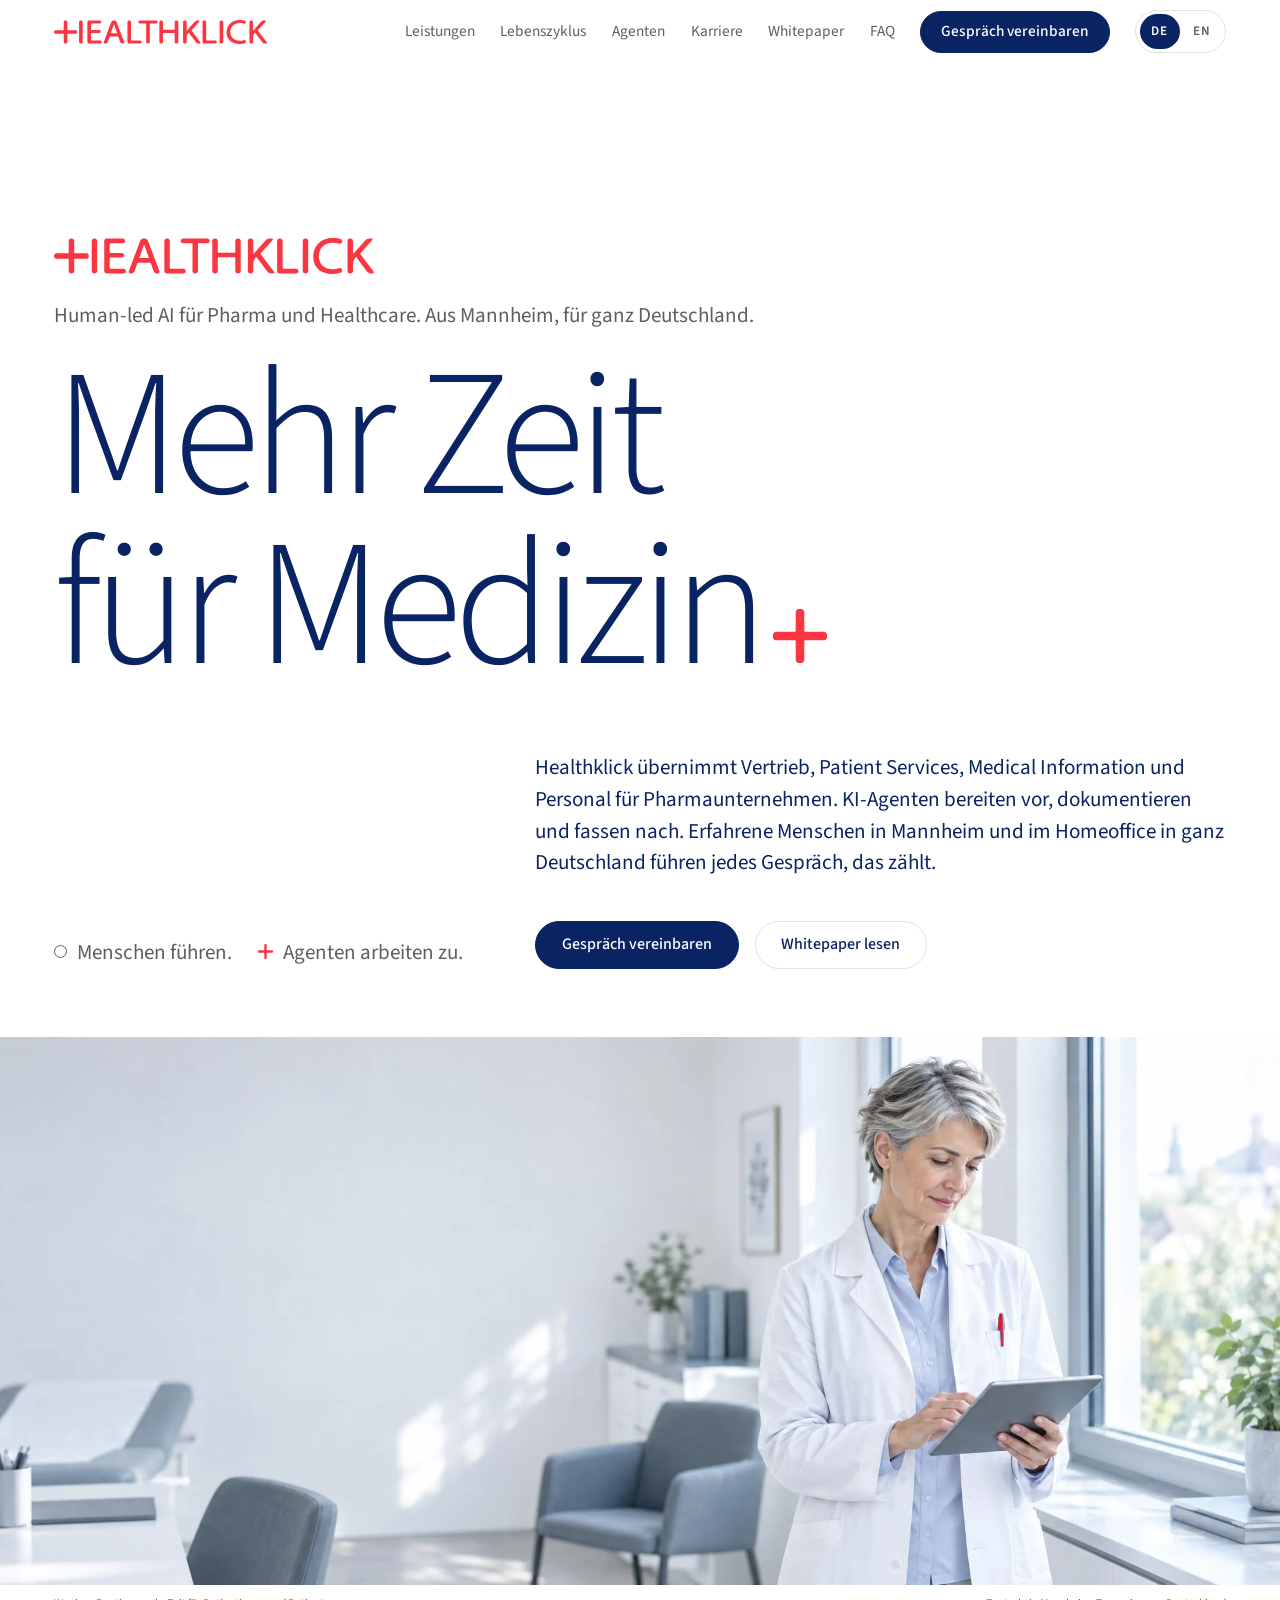
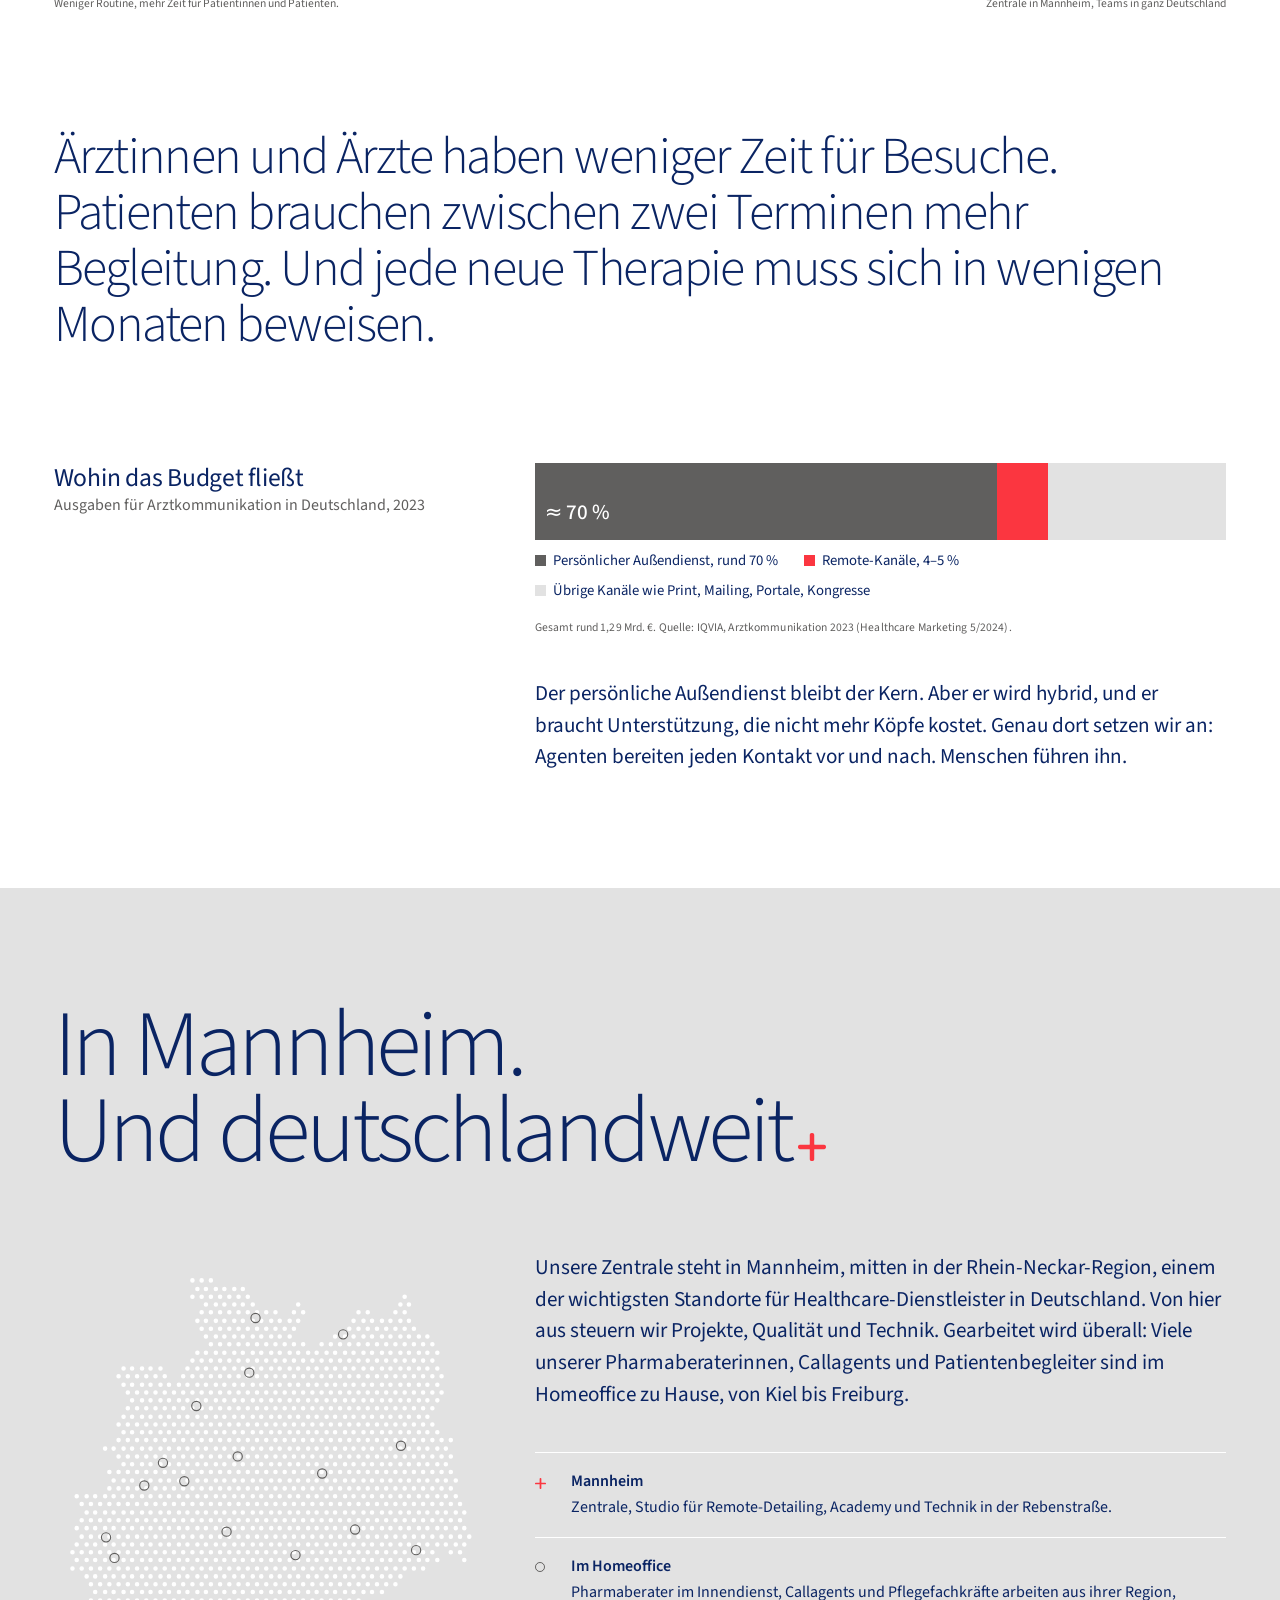
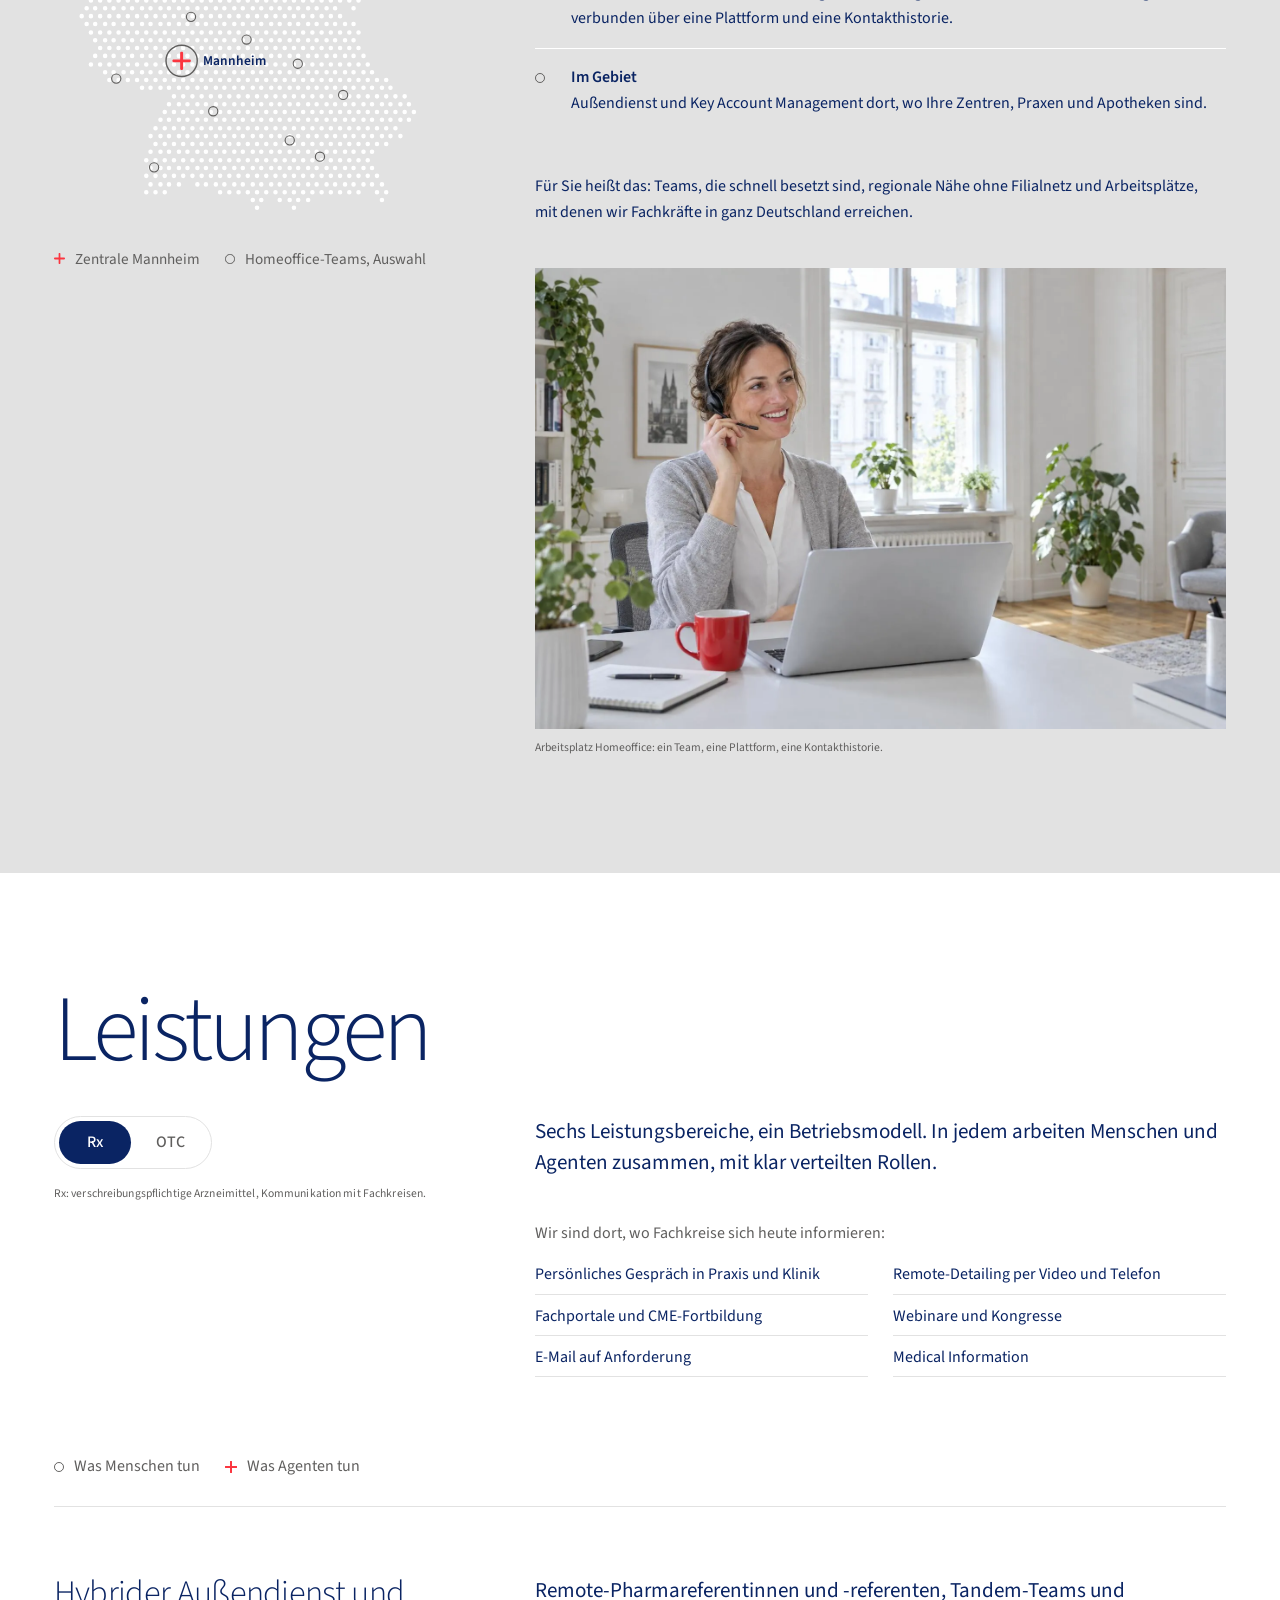
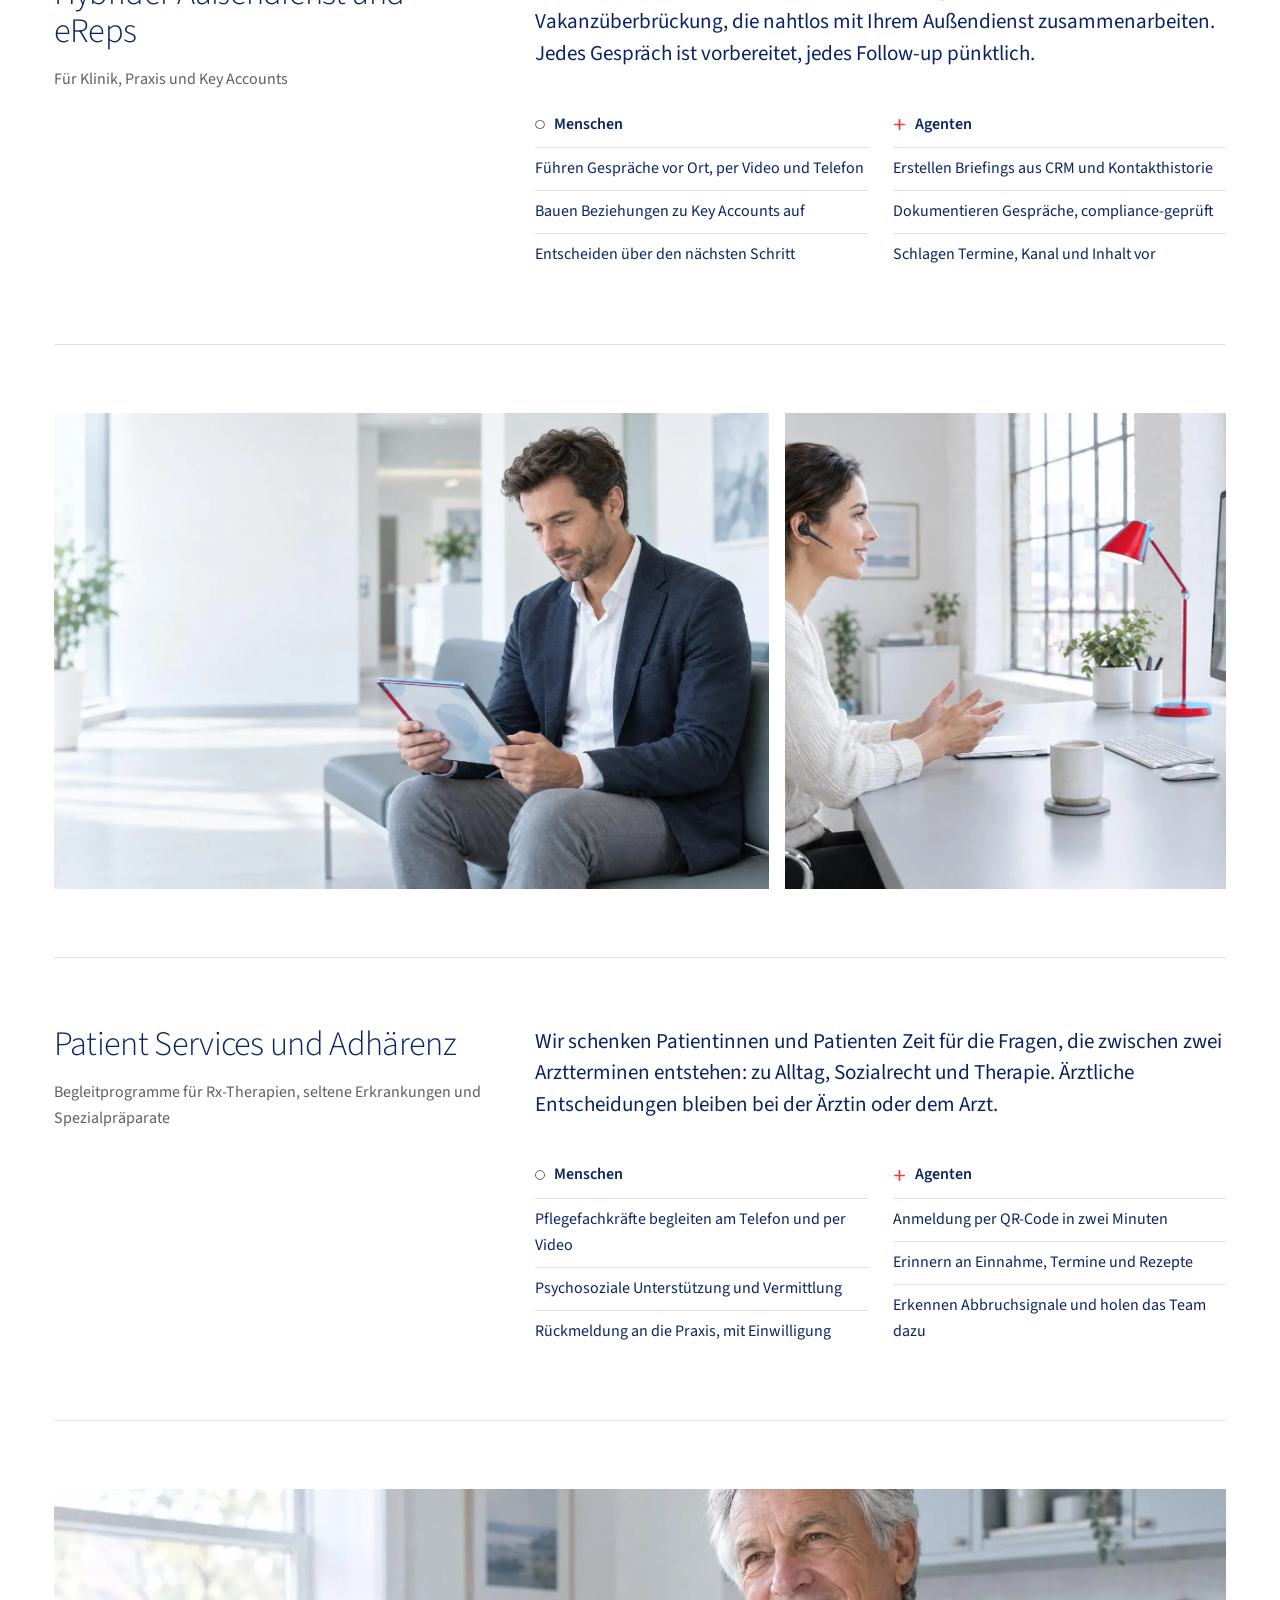
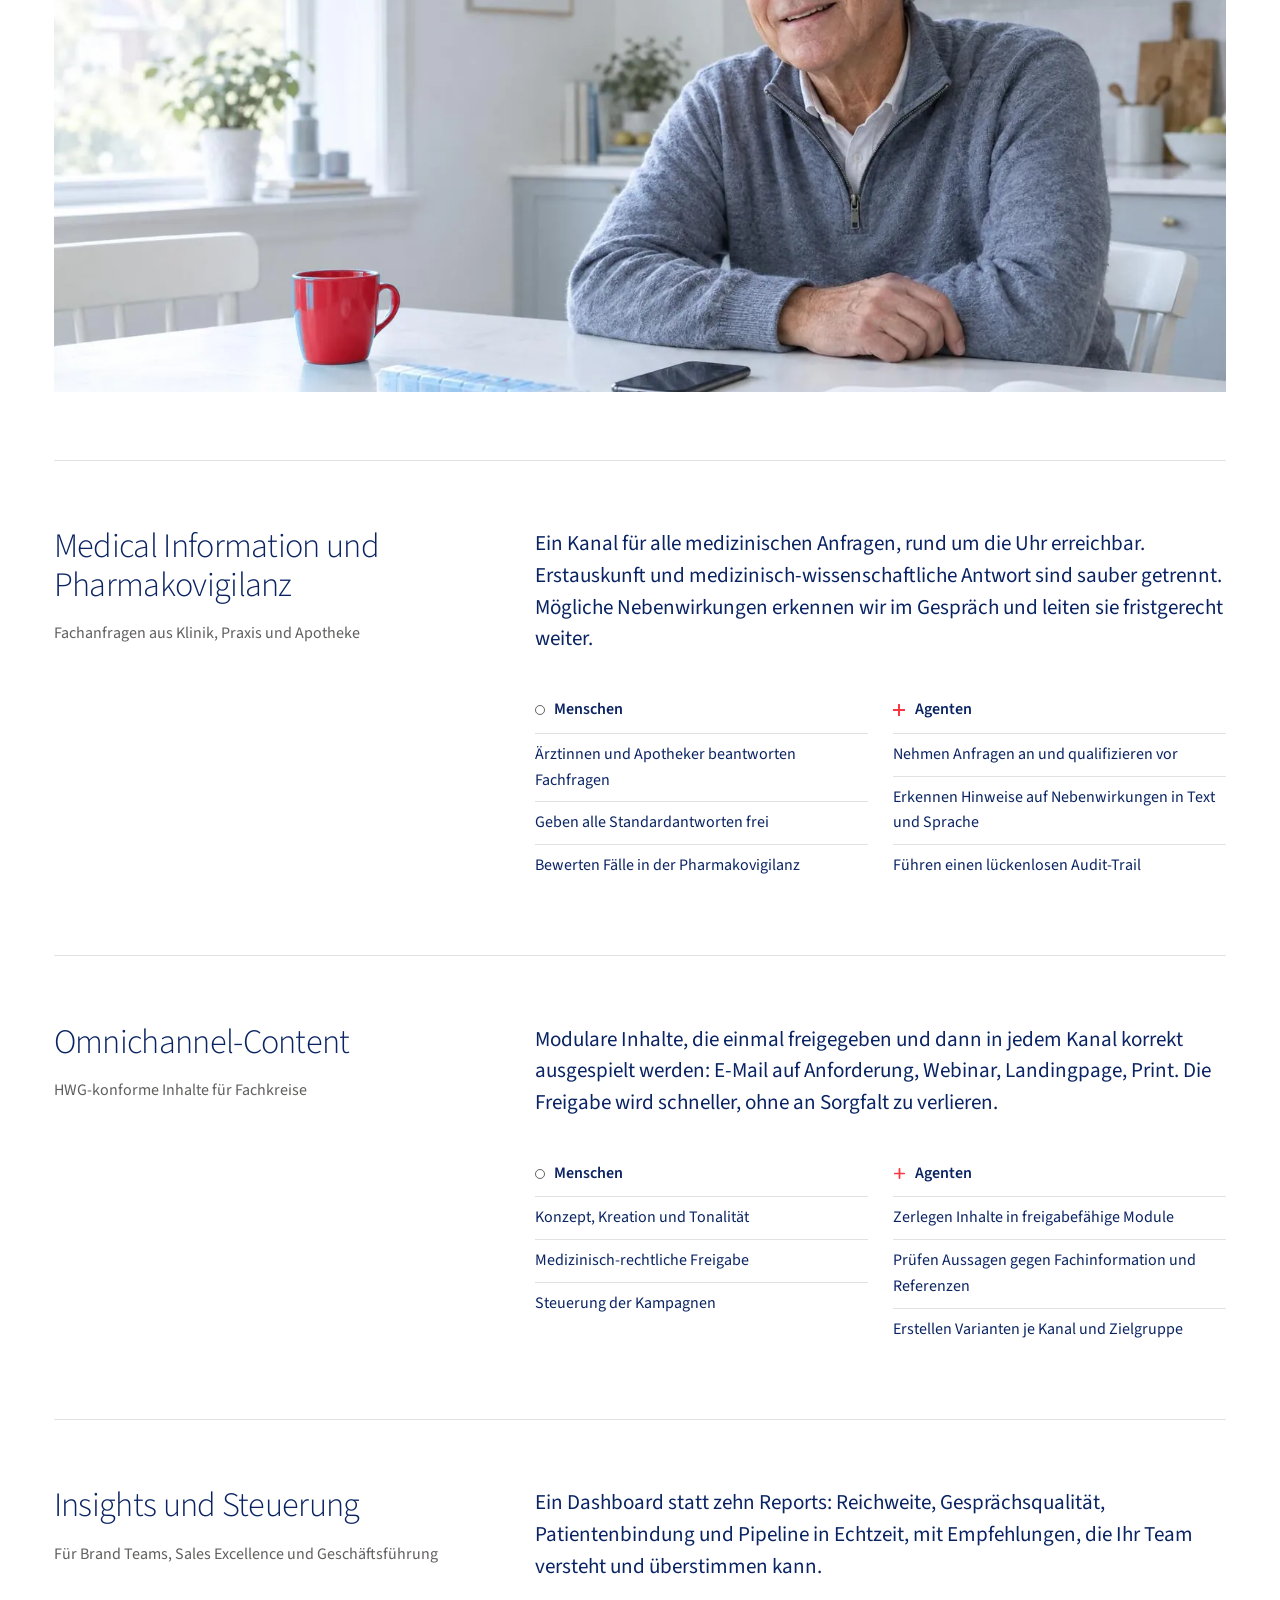
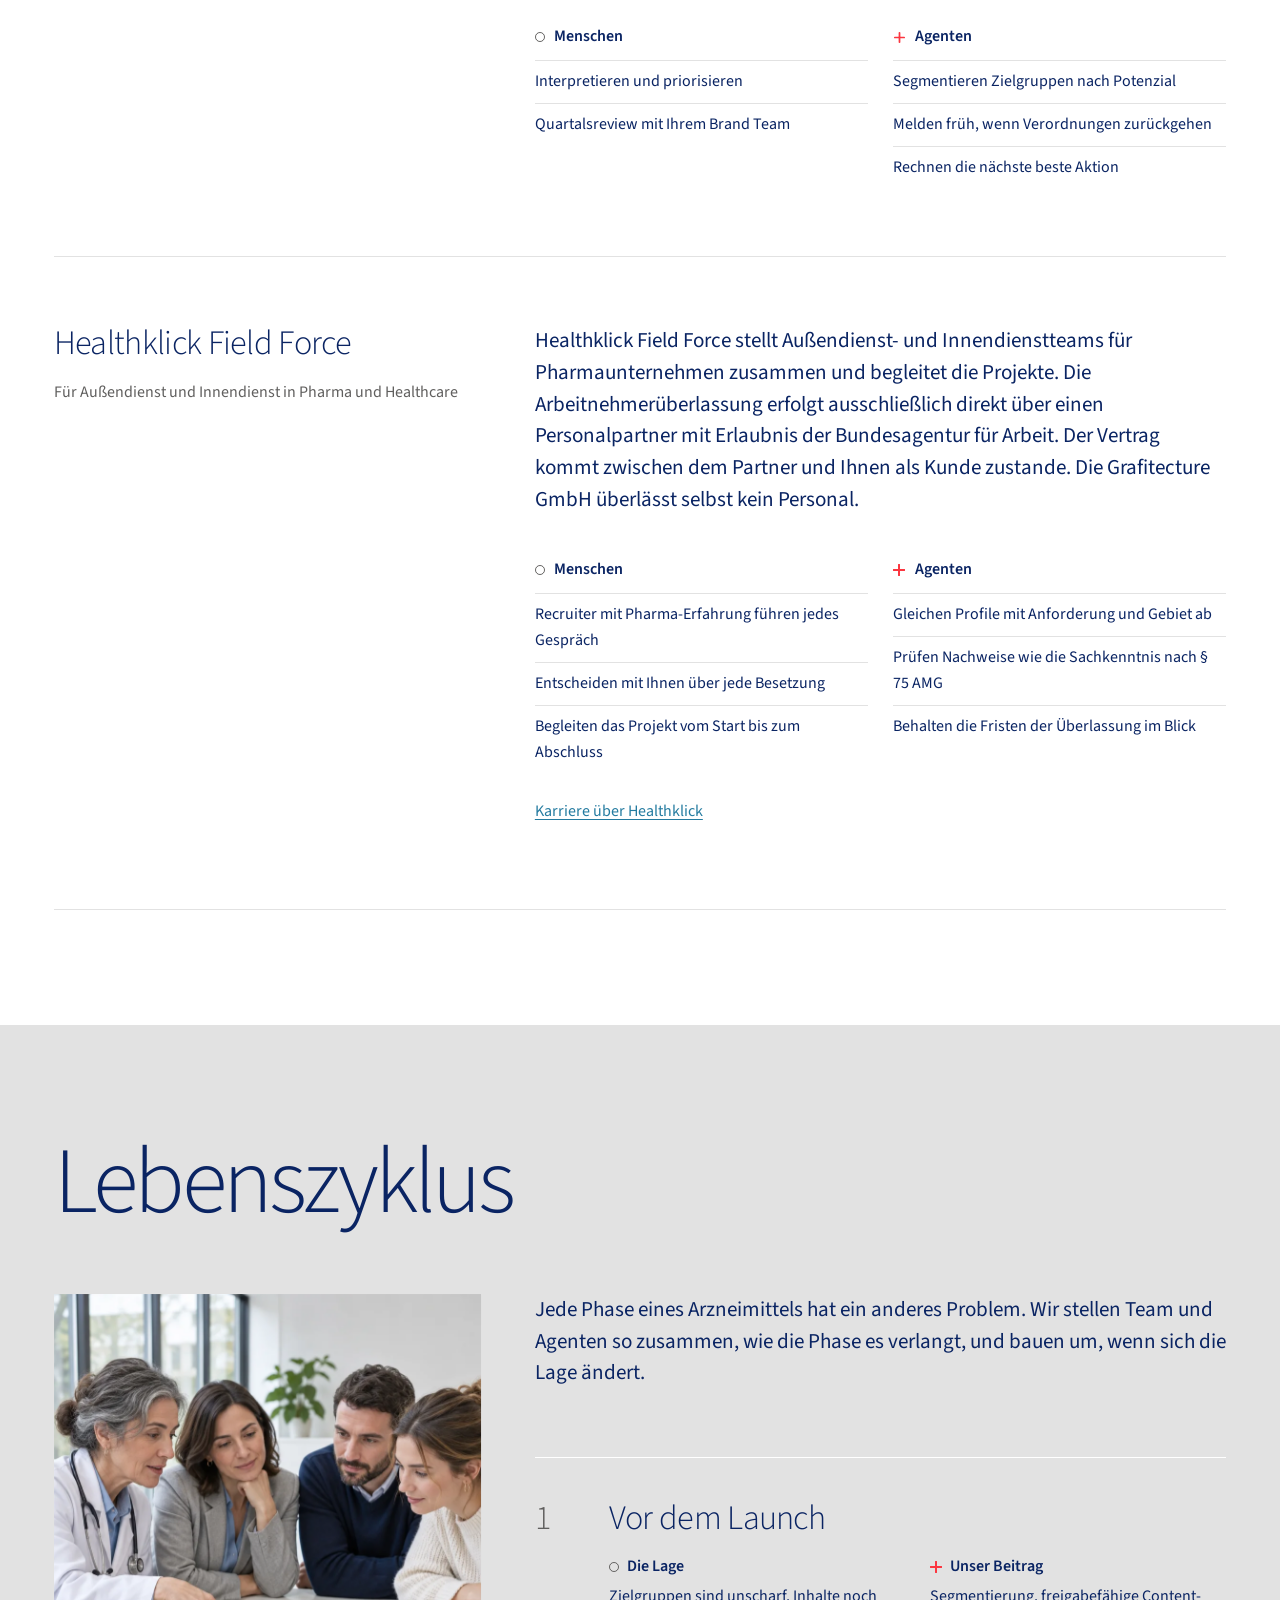
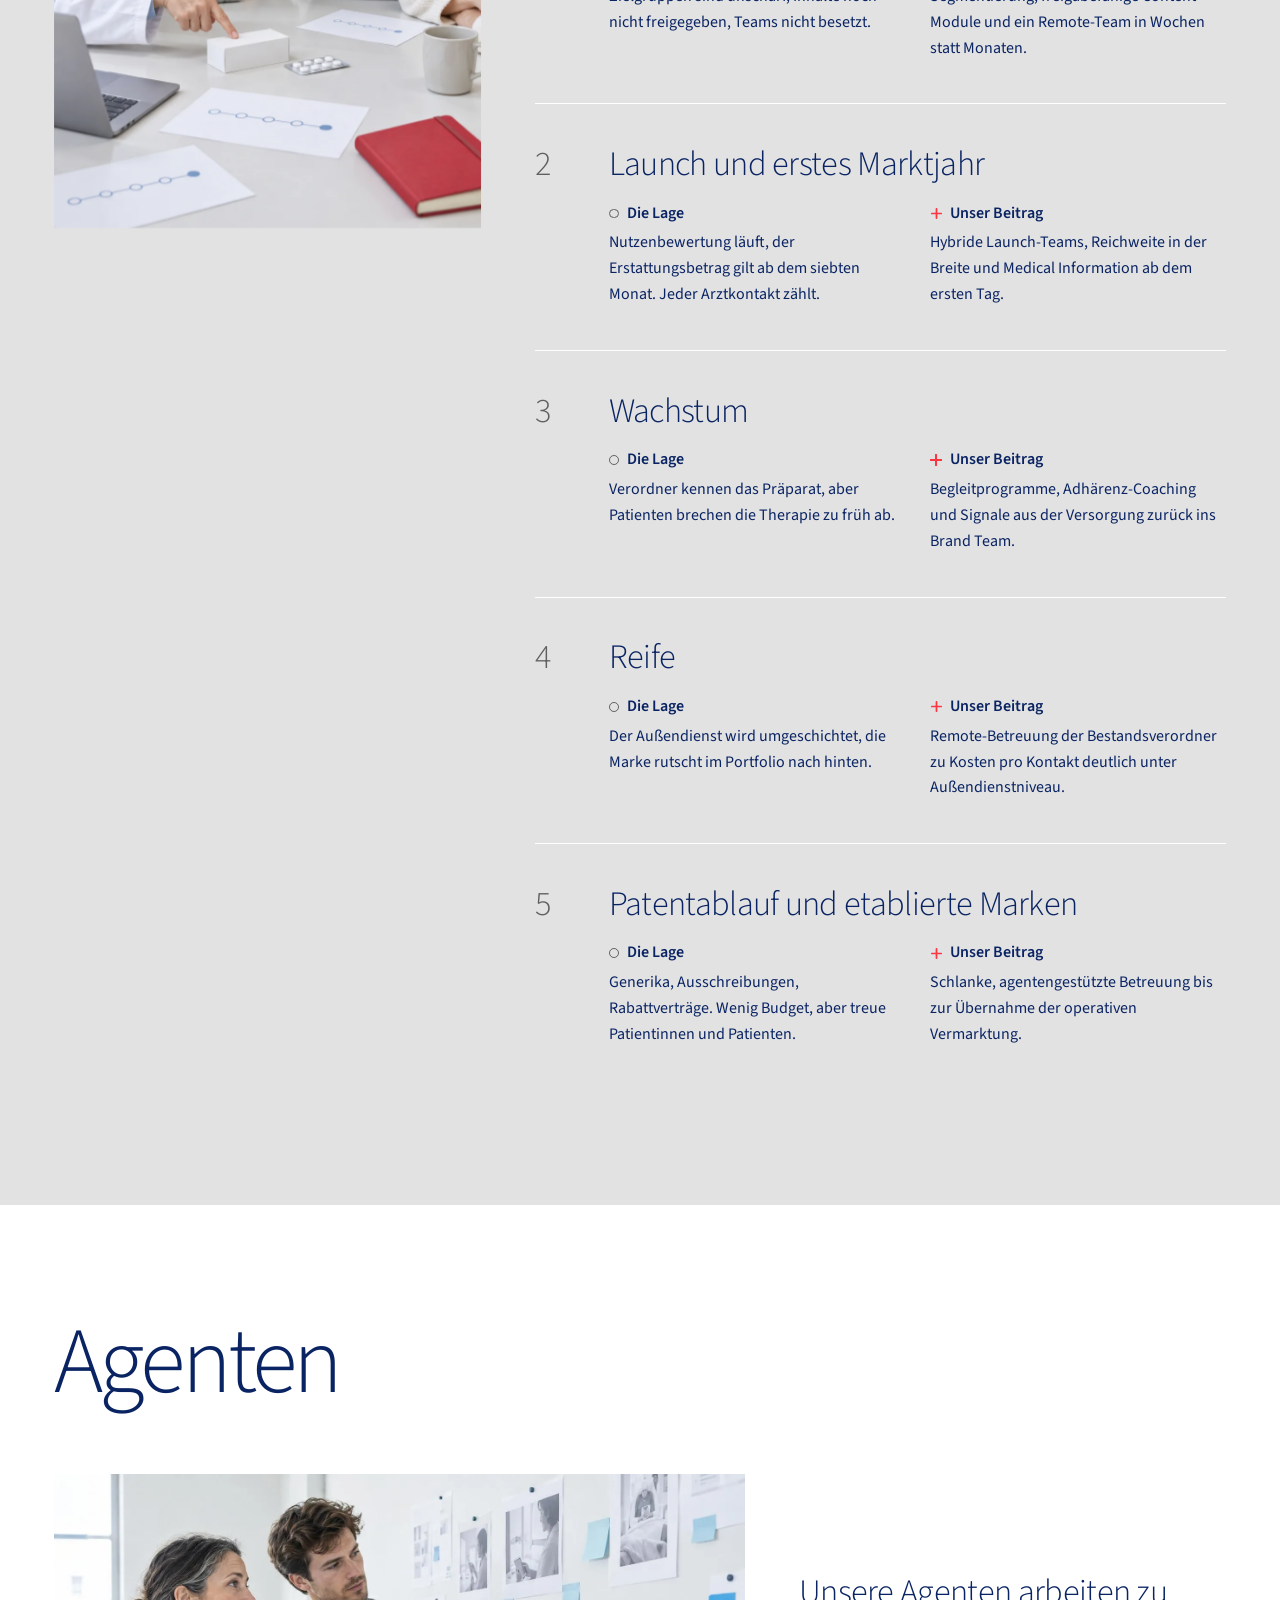
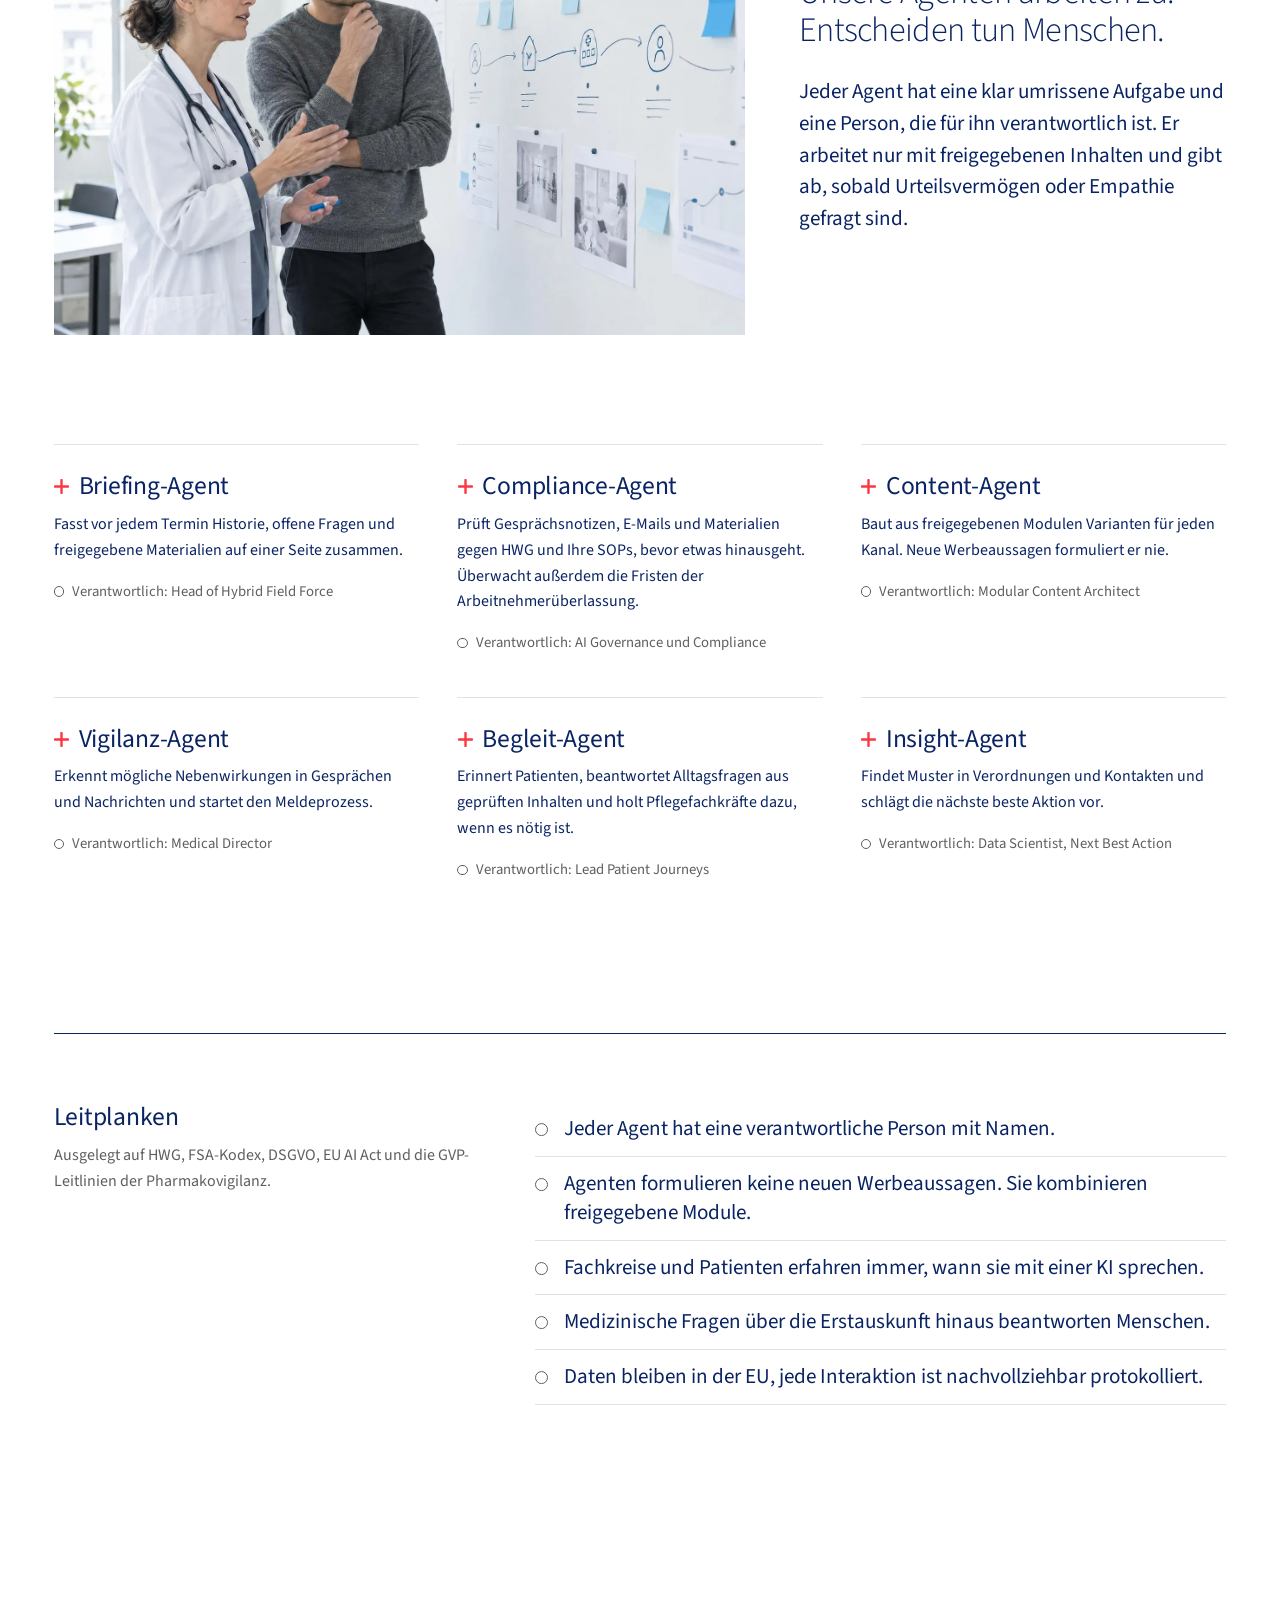
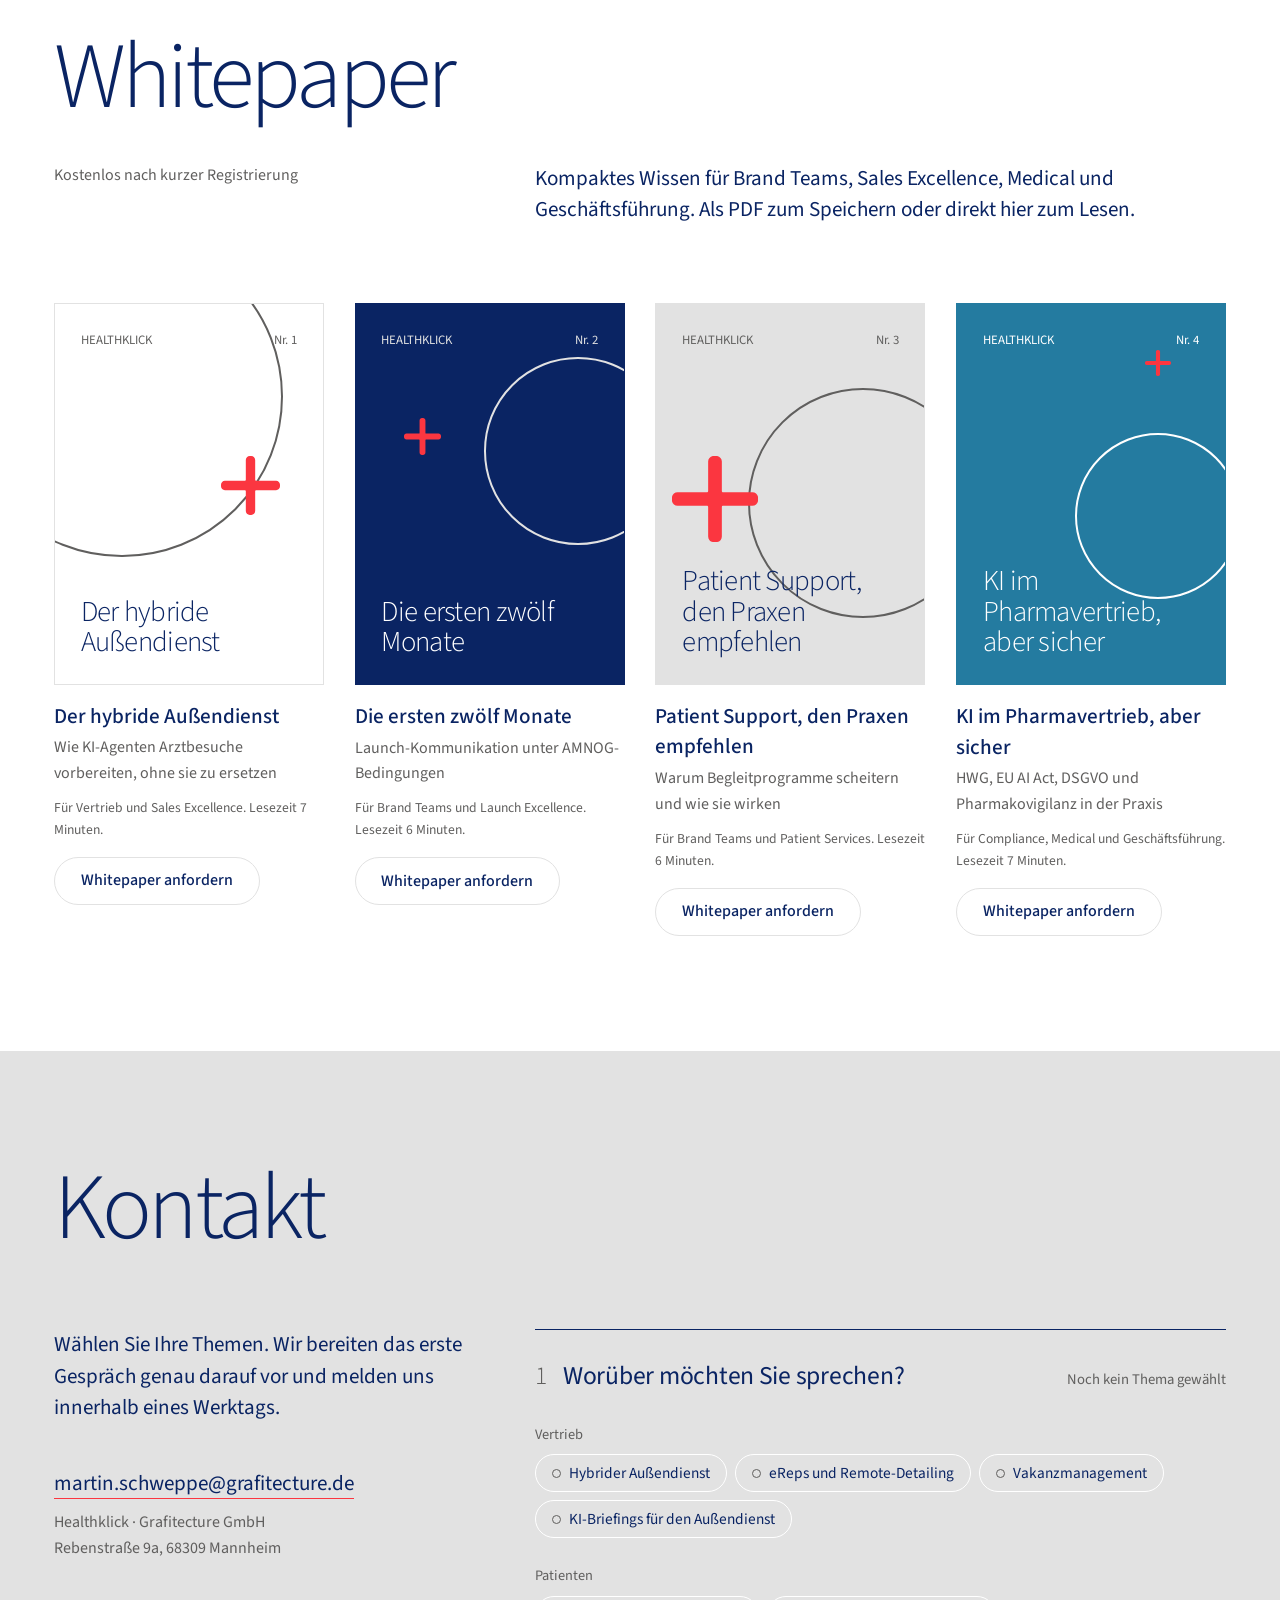
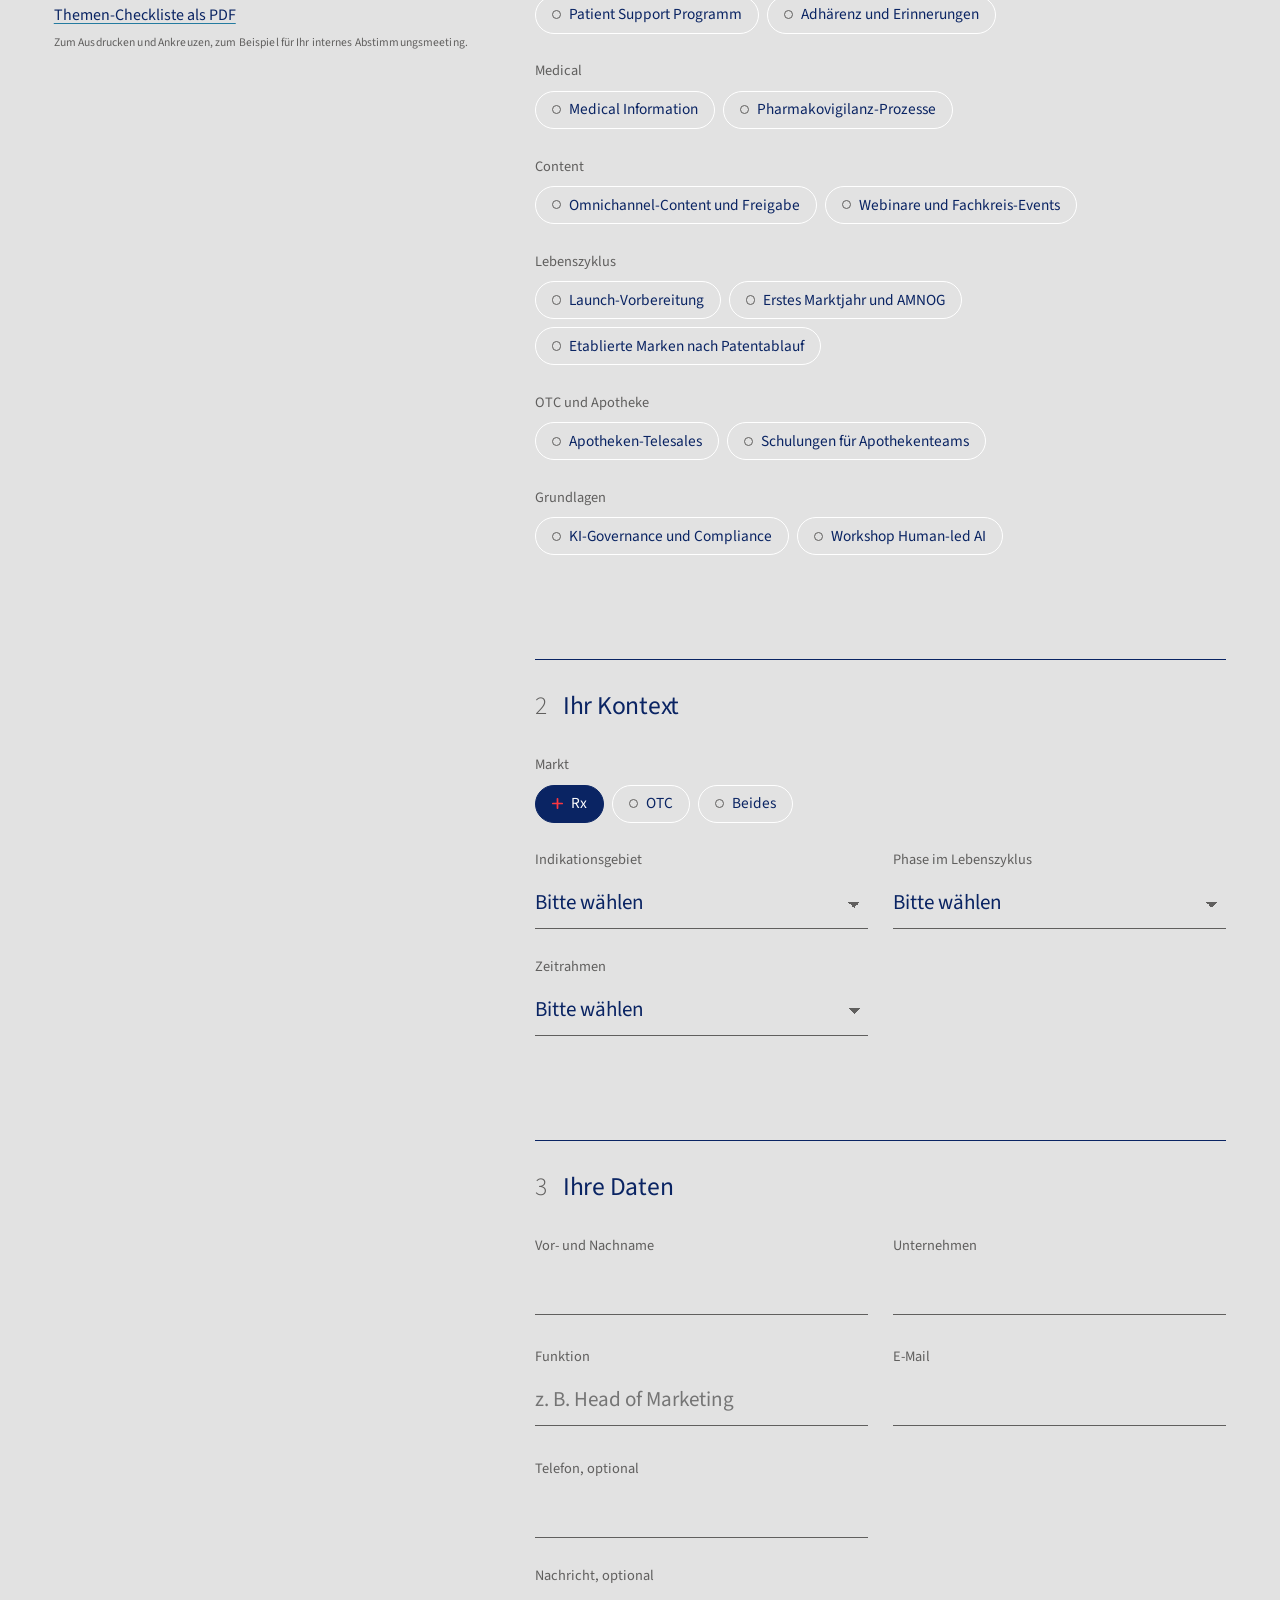
==== commit 08b89e7a: "Sechste Leistung heißt jetzt Healthklick Field Force - Leistung „Personal und Recruiting mit Partner" ====
--- a/index.html
+++ b/index.html
@@ -218,13 +218,13 @@
       </li>
       <li class="service phi" id="personal">
         <div>
-          <h3 class="t-h4">Personal und Recruiting mit Partnern</h3>
-          <p class="aud" data-rx="Für Vertrieb, Marketing und Medical in Pharma und Healthcare" data-otc="Für Apothekenaußendienst, Telesales und Kundenservice">Für Vertrieb, Marketing und Medical in Pharma und Healthcare</p>
-        </div>
-        <div>
-          <p class="lead">Gemeinsam mit einem spezialisierten Personaldienstleister besetzen wir Positionen per Direktvermittlung, überbrücken Vakanzen, stellen Fachkräfte per Arbeitnehmerüberlassung und bauen komplette Vertriebseinheiten inklusive Führung auf. Die Überlassung übernimmt unser Partner mit Erlaubnis der Bundesagentur für Arbeit.</p>
+          <h3 class="t-h4">Healthklick Field Force</h3>
+          <p class="aud" data-rx="Für Außendienst und Innendienst in Pharma und Healthcare" data-otc="Für Apothekenaußendienst, Telesales und Kundenservice">Für Außendienst und Innendienst in Pharma und Healthcare</p>
+        </div>
+        <div>
+          <p class="lead">Healthklick Field Force stellt Außendienst- und Innendienstteams für Pharmaunternehmen zusammen und begleitet die Projekte. Die Arbeitnehmerüberlassung erfolgt ausschließlich direkt über einen Personalpartner mit Erlaubnis der Bundesagentur für Arbeit. Der Vertrag kommt zwischen dem Partner und Ihnen als Kunde zustande. Die Grafitecture GmbH überlässt selbst kein Personal.</p>
           <div class="roles">
-            <div><h4><span class="ring" aria-hidden="true"></span>Menschen</h4><ul><li>Recruiter mit Pharma-Erfahrung führen jedes Gespräch</li><li>Teamleitungen begleiten Einsätze beim Kunden</li><li>Entscheiden mit Ihnen über jede Besetzung</li></ul></div>
+            <div><h4><span class="ring" aria-hidden="true"></span>Menschen</h4><ul><li>Recruiter mit Pharma-Erfahrung führen jedes Gespräch</li><li>Entscheiden mit Ihnen über jede Besetzung</li><li>Begleiten das Projekt vom Start bis zum Abschluss</li></ul></div>
             <div><h4><span class="dot" aria-hidden="true"></span>Agenten</h4><ul><li>Gleichen Profile mit Anforderung und Gebiet ab</li><li>Prüfen Nachweise wie die Sachkenntnis nach § 75 AMG</li><li>Behalten die Fristen der Überlassung im Blick</li></ul></div>
           </div>
           <p style="margin-top:var(--s-3)"><a class="link" href="#karriere">Karriere über Healthklick</a></p>
@@ -305,7 +305,7 @@
     <div class="phi">
       <aside class="contact-aside">
         <p class="lead">Wählen Sie Ihre Themen. Wir bereiten das erste Gespräch genau darauf vor und melden uns innerhalb eines Werktags.</p>
-        <p class="addr" style="margin-top:var(--s-4)"><a href="mailto:martin.schweppe@grafitecture.de">martin.schweppe@grafitecture.de</a></p>
+        <p class="addr" style="margin-top:var(--s-4)"><a href="mailto:martin.schweppe@grafitecture.de">martin.schweppe<wbr>@grafitecture.de</a></p>
         <p class="meta">Healthklick · Grafitecture GmbH<br>Rebenstraße 9a, 68309 Mannheim</p>
         <p style="margin-top:var(--s-4)"><button type="button" class="link" id="checklist-btn">Themen-Checkliste als PDF</button><br><span class="small">Zum Ausdrucken und Ankreuzen, zum Beispiel für Ihr internes Abstimmungsmeeting.</span></p>
       </aside>
@@ -578,7 +578,7 @@
       <div class="phi">
         <aside class="contact-aside">
           <p class="lead">Kein Anschreiben nötig. Ein paar Angaben, Ihr Lebenslauf, fertig. Ihre Unterlagen geben wir nur mit Ihrer Zustimmung an Kunden weiter.</p>
-          <p class="addr" style="margin-top:var(--s-4)"><a href="mailto:martin.schweppe@grafitecture.de">martin.schweppe@grafitecture.de</a></p>
+          <p class="addr" style="margin-top:var(--s-4)"><a href="mailto:martin.schweppe@grafitecture.de">martin.schweppe<wbr>@grafitecture.de</a></p>
           <p class="meta">Recruiting-Team in Mannheim</p>
         </aside>
         <form id="apply-form" novalidate>
@@ -634,15 +634,15 @@
     <div class="phi hero-foot">
       <p class="meta">Stand November 2026, Quellen am Ende der Seite</p>
       <div>
-        <p class="lead">Was Pharmaunternehmen, Ärztinnen und Ärzte und Bewerberinnen und Bewerber am häufigsten fragen: zum Modell aus Menschen und Agenten, zum Markt, zum Lebenszyklus, zu Recht und Compliance, zu Patient Services und zur Arbeitnehmerüberlassung.</p>
-        <nav class="faq-nav" aria-label="Themen der FAQ"><a href="#faq-modell">Healthklick und das Modell</a><a href="#faq-markt">Markt und Kanäle</a><a href="#faq-zyklus">Lebenszyklus und Market Access</a><a href="#faq-recht">Recht und Compliance</a><a href="#faq-patienten">Patient Services</a><a href="#faq-personal">Personal und Arbeitnehmerüberlassung</a></nav>
+        <p class="lead">Was Pharmaunternehmen, Ärztinnen und Ärzte und Bewerberinnen und Bewerber am häufigsten fragen: zum Modell aus Menschen und Agenten, zum Markt, zum Lebenszyklus, zu Recht und Compliance, zu Patient Services, zu Healthklick Field Force und zur Arbeitnehmerüberlassung.</p>
+        <nav class="faq-nav" aria-label="Themen der FAQ"><a href="#faq-modell">Healthklick und das Modell</a><a href="#faq-markt">Markt und Kanäle</a><a href="#faq-zyklus">Lebenszyklus und Market Access</a><a href="#faq-recht">Recht und Compliance</a><a href="#faq-patienten">Patient Services</a><a href="#faq-personal">Field Force und Arbeitnehmerüberlassung</a></nav>
       </div>
     </div>
   </section>
   <section id="faq-modell" class="wrap faq-group phi" aria-labelledby="h-faq-modell">
     <header><h3 class="t-h4" id="h-faq-modell">Healthklick und das Modell</h3><p class="meta">Menschen führen, Agenten arbeiten zu.</p></header>
     <div class="qa-list">
-      <details class="qa"><summary>Was ist Healthklick?</summary><div class="a"><p>Healthklick ist ein Angebot der Grafitecture GmbH aus Mannheim. Wir übernehmen für Pharmaunternehmen Vertrieb, Patient Services, Medical Information, Omnichannel-Content und Personal. KI-Agenten bereiten vor, dokumentieren und fassen nach. Menschen führen jedes Gespräch, das zählt, und entscheiden.</p></div></details>
+      <details class="qa"><summary>Was ist Healthklick?</summary><div class="a"><p>Healthklick ist ein Angebot der Grafitecture GmbH aus Mannheim. Wir übernehmen für Pharmaunternehmen Vertrieb, Patient Services, Medical Information und Omnichannel-Content und stellen mit Healthklick Field Force Außendienst- und Innendienstteams zusammen. KI-Agenten bereiten vor, dokumentieren und fassen nach. Menschen führen jedes Gespräch, das zählt, und entscheiden.</p></div></details>
       <details class="qa"><summary>Ersetzen KI-Agenten den Außendienst?</summary><div class="a"><p>Nein. Der persönliche Außendienst bindet in Deutschland weiterhin den größten Teil der Budgets für Arztkommunikation, 2023 rund 70 Prozent <sup><a class="cite" href="#faq-q1" aria-label="Quelle 1">1</a></sup>. Agenten nehmen ihm Routine ab: Briefings, Dokumentation, Compliance-Prüfung und Follow-up. So bleibt mehr Zeit für das Gespräch selbst.</p><p>Wo der Außendienst nicht hinkommt, etwa in Vakanzgebieten oder in der Breite, übernehmen eReps per Video und Telefon.</p></div></details>
       <details class="qa"><summary>Was macht ein Agent bei Healthklick, und was nie?</summary><div class="a"><p>Jeder Agent hat eine klar umrissene Aufgabe und eine verantwortliche Person. Er arbeitet nur mit freigegebenen Inhalten, formuliert keine neuen Werbeaussagen und beantwortet keine medizinischen Fragen über die Erstauskunft hinaus. Sobald Urteilsvermögen oder Empathie gefragt sind, gibt er an einen Menschen ab.</p><p>Fachkreise und Patienten erfahren immer, wann sie mit einer KI sprechen. Jede Interaktion wird nachvollziehbar protokolliert.</p></div></details>
       <details class="qa"><summary>Für welche Unternehmen und Märkte arbeitet Healthklick?</summary><div class="a"><p>Für Hersteller verschreibungspflichtiger Arzneimittel (Rx) und für die Selbstmedikation (OTC). Bei Rx sprechen wir ausschließlich mit Fachkreisen, bei OTC auch mit Apotheken und Verbrauchern. Schwerpunkte sind der Launch und das erste Marktjahr, Spezialpräparate mit Begleitprogrammen und etablierte Marken, die schlanker betreut werden sollen.</p></div></details>
@@ -688,9 +688,11 @@
     </div>
   </section>
   <section id="faq-personal" class="wrap faq-group phi" aria-labelledby="h-faq-personal">
-    <header><h3 class="t-h4" id="h-faq-personal">Personal und Arbeitnehmerüberlassung</h3><p class="meta">Für Bewerberinnen und Bewerber.</p></header>
+    <header><h3 class="t-h4" id="h-faq-personal">Healthklick Field Force und Arbeitnehmer&shy;überlassung</h3><p class="meta">Für Pharmaunternehmen sowie Bewerberinnen und Bewerber.</p></header>
     <div class="qa-list">
-      <details class="qa"><summary>Wie funktioniert der Weg „Über Healthklick beim Kunden“?</summary><div class="a"><p>Rechtlich ist das Arbeitnehmerüberlassung nach dem AÜG. Ihr Arbeitgeber ist unser Personalpartner mit Erlaubnis der Bundesagentur für Arbeit, Ihr Einsatzort das Pharmaunternehmen. Beim selben Kunden sind höchstens 18 Monate am Stück erlaubt, gleiche Bezahlung wie die Stammbelegschaft gilt spätestens nach neun Monaten <sup><a class="cite" href="#faq-q16" aria-label="Quelle 16">16</a></sup>. Healthklick begleitet Auswahl und Einsatz.</p></div></details>
+      <details class="qa"><summary>Was macht Healthklick Field Force?</summary><div class="a"><p>Healthklick Field Force stellt Außendienst- und Innendienstteams für Pharmaunternehmen zusammen und begleitet die Projekte. Recruiter mit Pharma-Erfahrung führen die Gespräche und entscheiden mit Ihnen über jede Besetzung. Agenten gleichen Profile mit Anforderung und Gebiet ab und prüfen Nachweise wie die Sachkenntnis nach § 75 AMG <sup><a class="cite" href="#faq-q9" aria-label="Quelle 9">9</a></sup>.</p></div></details>
+      <details class="qa"><summary>Mit wem schließen wir den Vertrag über die Arbeitnehmerüberlassung?</summary><div class="a"><p>Direkt mit unserem Personalpartner. Die Arbeitnehmerüberlassung erfolgt ausschließlich über einen Personalpartner mit Erlaubnis der Bundesagentur für Arbeit, der Vertrag kommt zwischen dem Partner und Ihnen als Kunde zustande <sup><a class="cite" href="#faq-q16" aria-label="Quelle 16">16</a></sup>. Die Grafitecture GmbH überlässt selbst kein Personal.</p></div></details>
+      <details class="qa"><summary>Wie funktioniert der Weg „Über Healthklick beim Kunden“?</summary><div class="a"><p>Rechtlich ist das Arbeitnehmerüberlassung nach dem AÜG. Ihr Arbeitgeber ist unser Personalpartner mit Erlaubnis der Bundesagentur für Arbeit, Ihr Einsatzort das Pharmaunternehmen. Beim selben Kunden sind höchstens 18 Monate am Stück erlaubt, gleiche Bezahlung wie die Stammbelegschaft gilt spätestens nach neun Monaten <sup><a class="cite" href="#faq-q16" aria-label="Quelle 16">16</a></sup>. Healthklick Field Force begleitet Auswahl und Einsatz.</p></div></details>
       <details class="qa"><summary>Welche Qualifikation brauche ich als Pharmareferentin oder Pharmareferent?</summary><div class="a"><p>Die Sachkenntnis nach § 75 AMG, zum Beispiel als Apotheker:in, als PTA, BTA, CTA oder MTA, mit einem naturwissenschaftlichen oder medizinischen Studium oder als Geprüfte:r Pharmareferent:in (IHK) <sup><a class="cite" href="#faq-q9" aria-label="Quelle 9">9</a></sup>. Das gilt auch für die Information am Telefon. Für Rollen in der Patientenbegleitung, im Telesales oder im Kundenservice gibt es andere Wege, etwa mit einer Pflegeausbildung.</p></div></details>
       <details class="qa"><summary>Kann ich mich ohne Pharmaerfahrung bewerben?</summary><div class="a"><p>Ja. Viele Wege beginnen mit der Einarbeitung in der Healthklick Academy, auch nach einer Pause oder als Quereinstieg. Ein Anschreiben brauchen Sie nicht: ein paar Angaben, Ihr Lebenslauf, fertig.</p></div></details>
     </div>
@@ -699,7 +701,7 @@
     <div class="wrap phi">
       <div><h3 class="t-h4" id="h-faq-more">Ihre Frage ist nicht dabei?</h3></div>
       <div>
-        <p class="lead">Wir beantworten sie gern im Gespräch. Wählen Sie Ihre Themen im <a class="link" href="#kontakt">Kontaktformular</a> oder schreiben Sie an <a class="link" href="mailto:martin.schweppe@grafitecture.de">martin.schweppe@grafitecture.de</a>.</p>
+        <p class="lead">Wir beantworten sie gern im Gespräch. Wählen Sie Ihre Themen im <a class="link" href="#kontakt">Kontaktformular</a> oder schreiben Sie an <a class="link" href="mailto:martin.schweppe@grafitecture.de">martin.schweppe<wbr>@grafitecture.de</a>.</p>
         <div class="ctas"><a class="btn" href="#kontakt">Gespräch vereinbaren</a><a class="btn ghost" href="#bewerben">Bewerben</a></div>
       </div>
     </div>
@@ -744,7 +746,7 @@
       <p><strong>Grafitecture GmbH</strong><br>Rebenstraße 9a<br>68309 Mannheim<br>Deutschland</p>
       <p>Vertreten durch den Geschäftsführer Martin Schweppe</p>
       <h4>Kontakt</h4>
-      <p>E-Mail: <a class="link" href="mailto:martin.schweppe@grafitecture.de">martin.schweppe@grafitecture.de</a><br>Telefon: <span class="todo">Telefonnummer ergänzen (zweiter schneller Kommunikationsweg neben der E-Mail)</span><br>Web: <a class="link" href="https://www.grafitecture.de/" target="_blank" rel="noopener">www.grafitecture.de</a></p>
+      <p>E-Mail: <a class="link" href="mailto:martin.schweppe@grafitecture.de">martin.schweppe<wbr>@grafitecture.de</a><br>Telefon: <span class="todo">Telefonnummer ergänzen (zweiter schneller Kommunikationsweg neben der E-Mail)</span><br>Web: <a class="link" href="https://www.grafitecture.de/" target="_blank" rel="noopener">www.grafitecture.de</a></p>
       <h4>Registereintrag</h4>
       <p>Registergericht: Amtsgericht Mannheim<br>Registernummer: HRB 432625</p>
       <h4>Umsatzsteuer</h4>
@@ -791,7 +793,7 @@
       <p>Kontaktformular, Bewerbungsformular und Whitepaper-Registrierung übertragen selbst nichts an uns. Sie bereiten eine E-Mail vor, die Sie aus Ihrem eigenen E-Mail-Programm senden, oder speichern Angaben nur in Ihrem Browser.</p>
 
       <h3>2. Verantwortlicher</h3>
-      <p><strong>Grafitecture GmbH</strong><br>Rebenstraße 9a, 68309 Mannheim<br>Vertreten durch den Geschäftsführer Martin Schweppe<br>E-Mail: <a class="link" href="mailto:martin.schweppe@grafitecture.de">martin.schweppe@grafitecture.de</a></p>
+      <p><strong>Grafitecture GmbH</strong><br>Rebenstraße 9a, 68309 Mannheim<br>Vertreten durch den Geschäftsführer Martin Schweppe<br>E-Mail: <a class="link" href="mailto:martin.schweppe@grafitecture.de">martin.schweppe<wbr>@grafitecture.de</a></p>
       <p>Healthklick ist ein Angebot der Grafitecture GmbH.</p>
       <h4>Datenschutzbeauftragter</h4>
       <p>Fragen zum Datenschutz richten Sie bitte an die oben genannte E-Mail-Adresse. <span class="todo">Bitte prüfen, ob ein Datenschutzbeauftragter benannt werden muss (Art. 37 DSGVO, § 38 BDSG), spätestens bevor Healthklick Gesundheitsdaten im Auftrag von Kunden verarbeitet, und ihn hier mit Kontaktdaten nennen.</span></p>
@@ -828,7 +830,7 @@
       <p>Diese Website verlinkt auf grafitecture.de und auf die Quellen der FAQ. Erst wenn Sie einen Link anklicken, werden Daten an den jeweiligen Anbieter übertragen. Dort gilt dessen Datenschutzerklärung.</p>
 
       <h3>11. Ihre Rechte</h3>
-      <p>Sie haben das Recht auf Auskunft (Art. 15 DSGVO), Berichtigung (Art. 16), Löschung (Art. 17), Einschränkung der Verarbeitung (Art. 18) und Datenübertragbarkeit (Art. 20). Erteilte Einwilligungen können Sie jederzeit für die Zukunft widerrufen (Art. 7 Abs. 3). Schreiben Sie uns dazu an <a class="link" href="mailto:martin.schweppe@grafitecture.de">martin.schweppe@grafitecture.de</a>.</p>
+      <p>Sie haben das Recht auf Auskunft (Art. 15 DSGVO), Berichtigung (Art. 16), Löschung (Art. 17), Einschränkung der Verarbeitung (Art. 18) und Datenübertragbarkeit (Art. 20). Erteilte Einwilligungen können Sie jederzeit für die Zukunft widerrufen (Art. 7 Abs. 3). Schreiben Sie uns dazu an <a class="link" href="mailto:martin.schweppe@grafitecture.de">martin.schweppe<wbr>@grafitecture.de</a>.</p>
       <p><strong>Widerspruchsrecht:</strong> Verarbeiten wir Daten auf Grundlage berechtigter Interessen (Art. 6 Abs. 1 lit. f DSGVO), können Sie aus Gründen, die sich aus Ihrer besonderen Situation ergeben, jederzeit widersprechen (Art. 21 DSGVO).</p>
       <p>Sie können sich außerdem bei einer Datenschutz-Aufsichtsbehörde beschweren (Art. 77 DSGVO). Für uns zuständig ist der Landesbeauftragte für den Datenschutz und die Informationsfreiheit Baden-Württemberg, Lautenschlagerstraße 20, 70173 Stuttgart, www.baden-wuerttemberg.datenschutz.de.</p>
       <p class="small">Stand: November 2026</p>
@@ -845,10 +847,10 @@
     <a class="logo" href="#" aria-label="HEALTHKLICK, zur Startseite" data-home><img src="img/healthklick-logo.svg" width="626" height="70" alt="HEALTHKLICK"></a>
     <p class="foot-claim">Mehr Zeit für Medizin<i class="brand-dot" aria-hidden="true"></i></p>
     <div class="foot-cols">
-      <div><h3>Leistungen</h3><ul><li><a href="#leistungen">Hybrider Außendienst</a></li><li><a href="#leistungen">Patient Services</a></li><li><a href="#leistungen">Medical Information</a></li><li><a href="#personal">Personal und Recruiting</a></li></ul></div>
+      <div><h3>Leistungen</h3><ul><li><a href="#leistungen">Hybrider Außendienst</a></li><li><a href="#leistungen">Patient Services</a></li><li><a href="#leistungen">Medical Information</a></li><li><a href="#personal">Healthklick Field Force</a></li></ul></div>
       <div><h3>Healthklick</h3><ul><li><a href="#deutschlandweit">Mannheim und deutschlandweit</a></li><li><a href="#karriere">Karriere</a></li><li><a href="#faq">FAQ</a></li><li><a href="#marke">Markenleitfaden</a></li></ul></div>
       <div><h3>Anbieter</h3><ul><li>Grafitecture GmbH</li><li>Rebenstraße 9a</li><li>68309 Mannheim</li><li><a href="https://www.grafitecture.de/" target="_blank" rel="noopener">grafitecture.de</a></li></ul></div>
-      <div><h3>Kontakt</h3><ul><li><a href="mailto:martin.schweppe@grafitecture.de">martin.schweppe@grafitecture.de</a></li><li><a href="#kontakt">Gespräch vereinbaren</a></li><li><a href="#impressum">Impressum</a></li><li><a href="#datenschutz">Datenschutz</a></li><li><a href="en/" hreflang="en" lang="en">English version</a></li></ul></div>
+      <div><h3>Kontakt</h3><ul><li><a href="mailto:martin.schweppe@grafitecture.de">martin.schweppe<wbr>@grafitecture.de</a></li><li><a href="#kontakt">Gespräch vereinbaren</a></li><li><a href="#impressum">Impressum</a></li><li><a href="#datenschutz">Datenschutz</a></li><li><a href="en/" hreflang="en" lang="en">English version</a></li></ul></div>
     </div>
     <p class="foot-note">© 2026 Grafitecture GmbH, Mannheim. Healthklick ist ein Angebot der Grafitecture GmbH. Konzeptentwurf, November 2026: abgebildete Personen und Beispielstellen sind fiktiv, Bilder mit Higgsfield AI erzeugt. Marktzahlen: IQVIA, Arztkommunikation 2023.</p>
   </div>
--- a/css/site.css
+++ b/css/site.css
@@ -46,6 +46,11 @@
 @media (max-width:600px){:root{--fs-h1:17vw}}
 *,*::before,*::after{box-sizing:border-box}
 html{-webkit-text-size-adjust:100%;scroll-behavior:smooth;scroll-padding-top:5.5rem}
+/* Seite seitlich festsetzen: nichts darf sie breiter als den Bildschirm machen
+   (clip statt hidden, damit position:sticky weiter funktioniert) */
+html,body{overflow-x:clip}
+/* Lange E-Mail-Adressen umbrechen statt über den Rand zu laufen (<wbr> vor dem @) */
+a[href^="mailto:"]{overflow-wrap:anywhere}
 body{margin:0;background:var(--white);color:var(--ink);font-family:var(--font);font-size:var(--fs-p);line-height:1.618;font-weight:400;-webkit-font-smoothing:antialiased;text-rendering:optimizeLegibility}
 img{display:block;max-width:100%;height:auto}
 a{color:inherit}
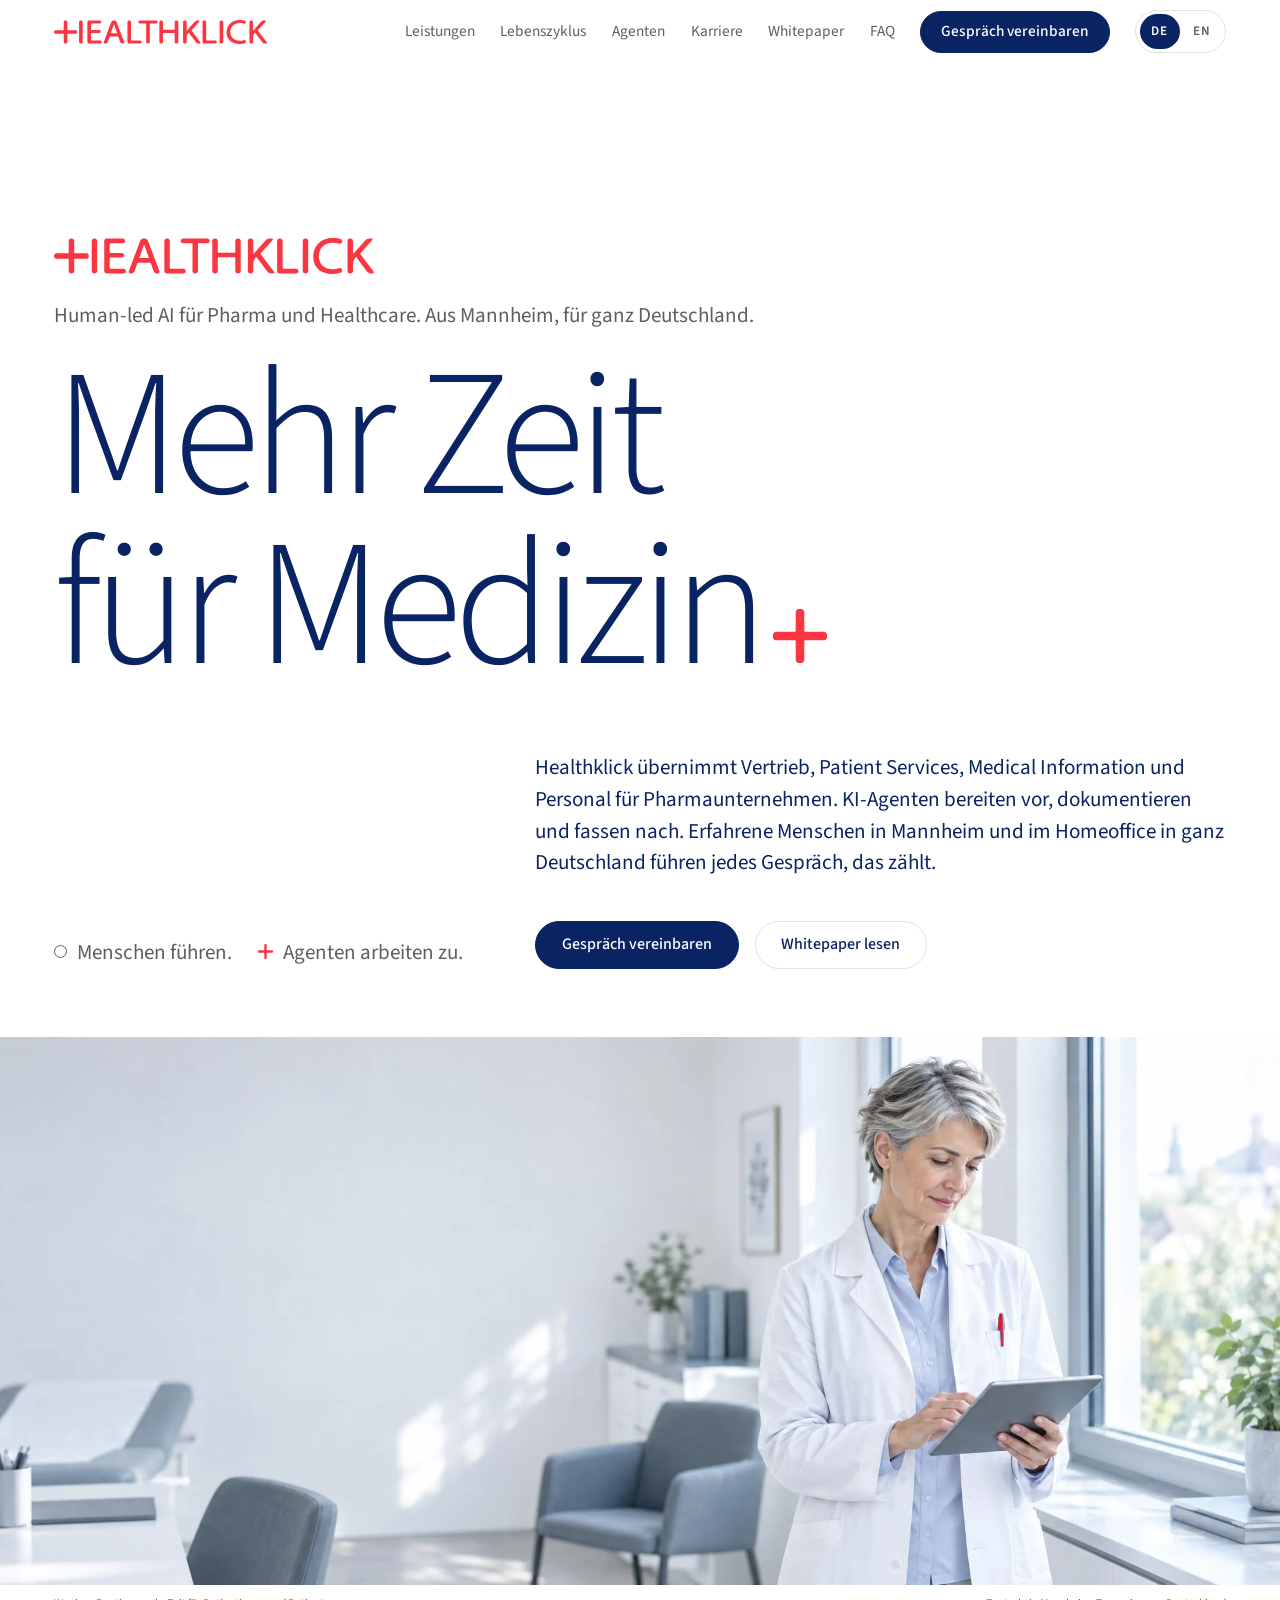
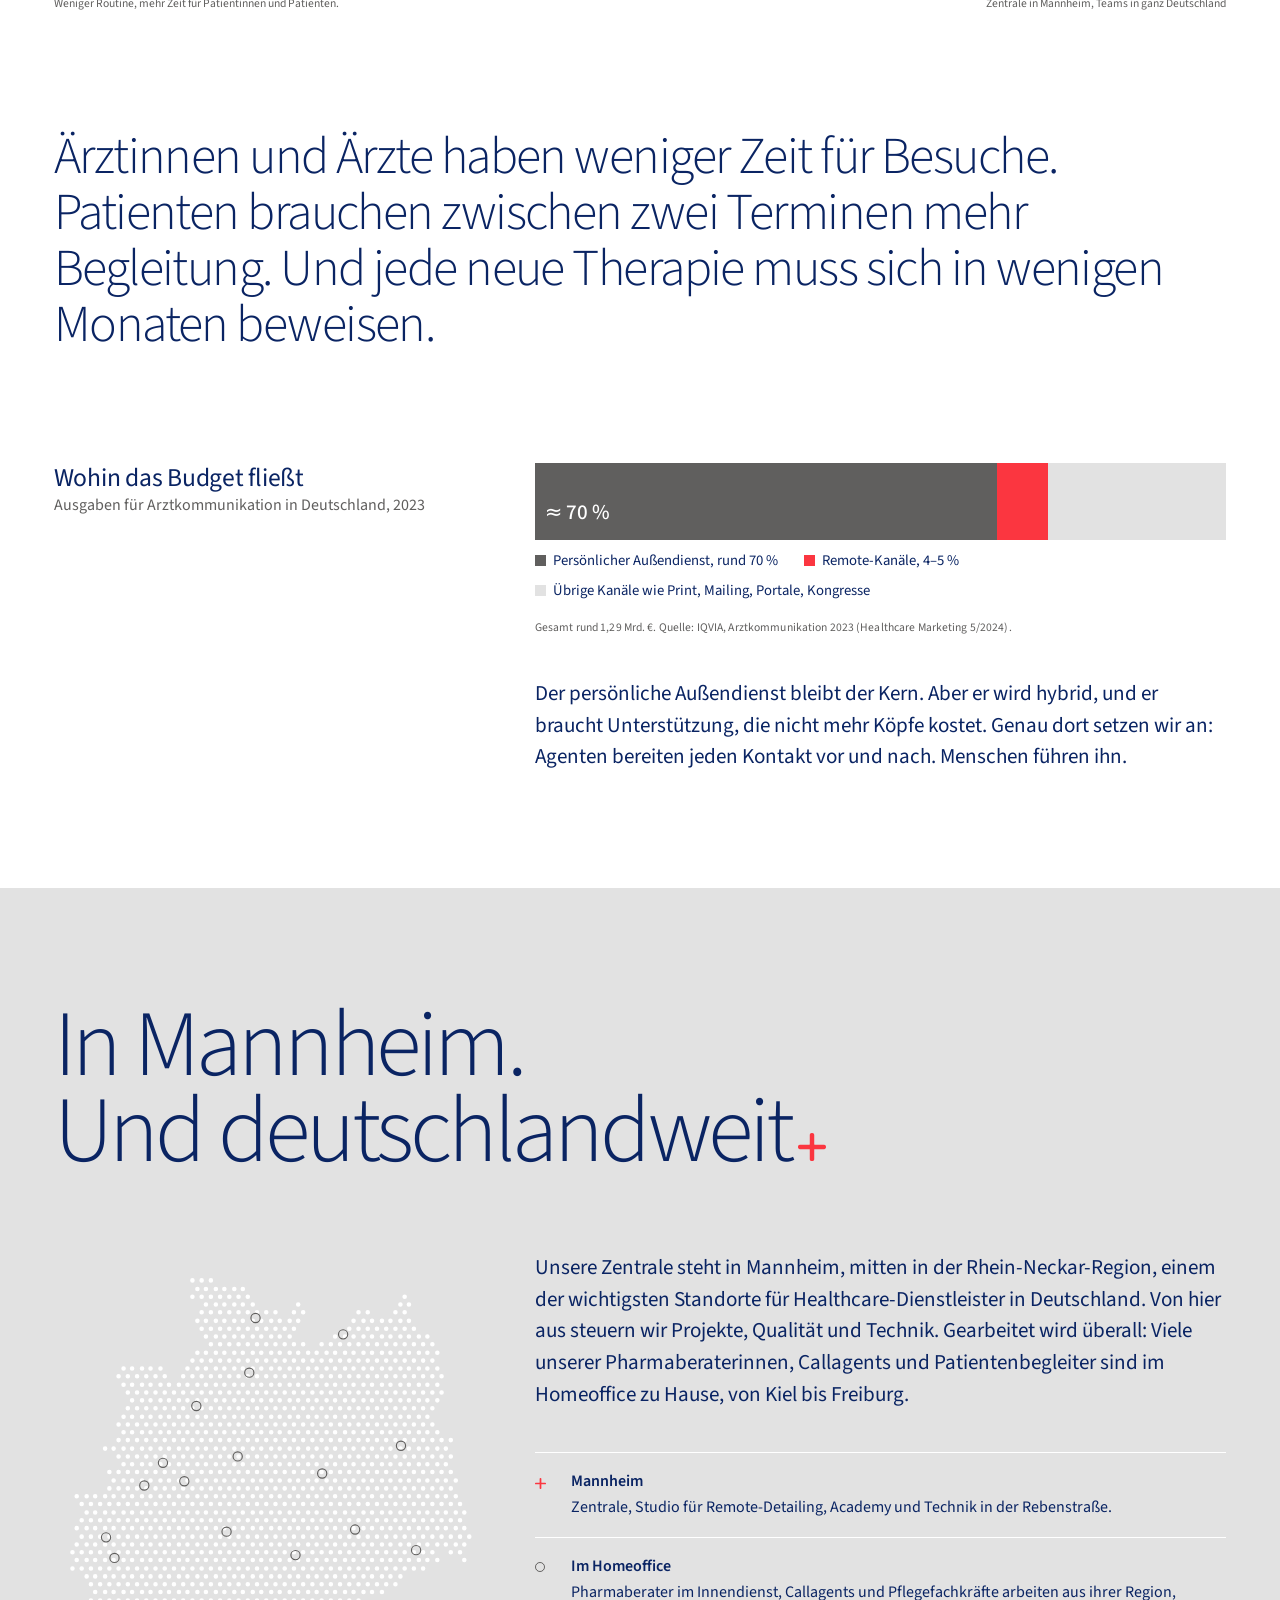
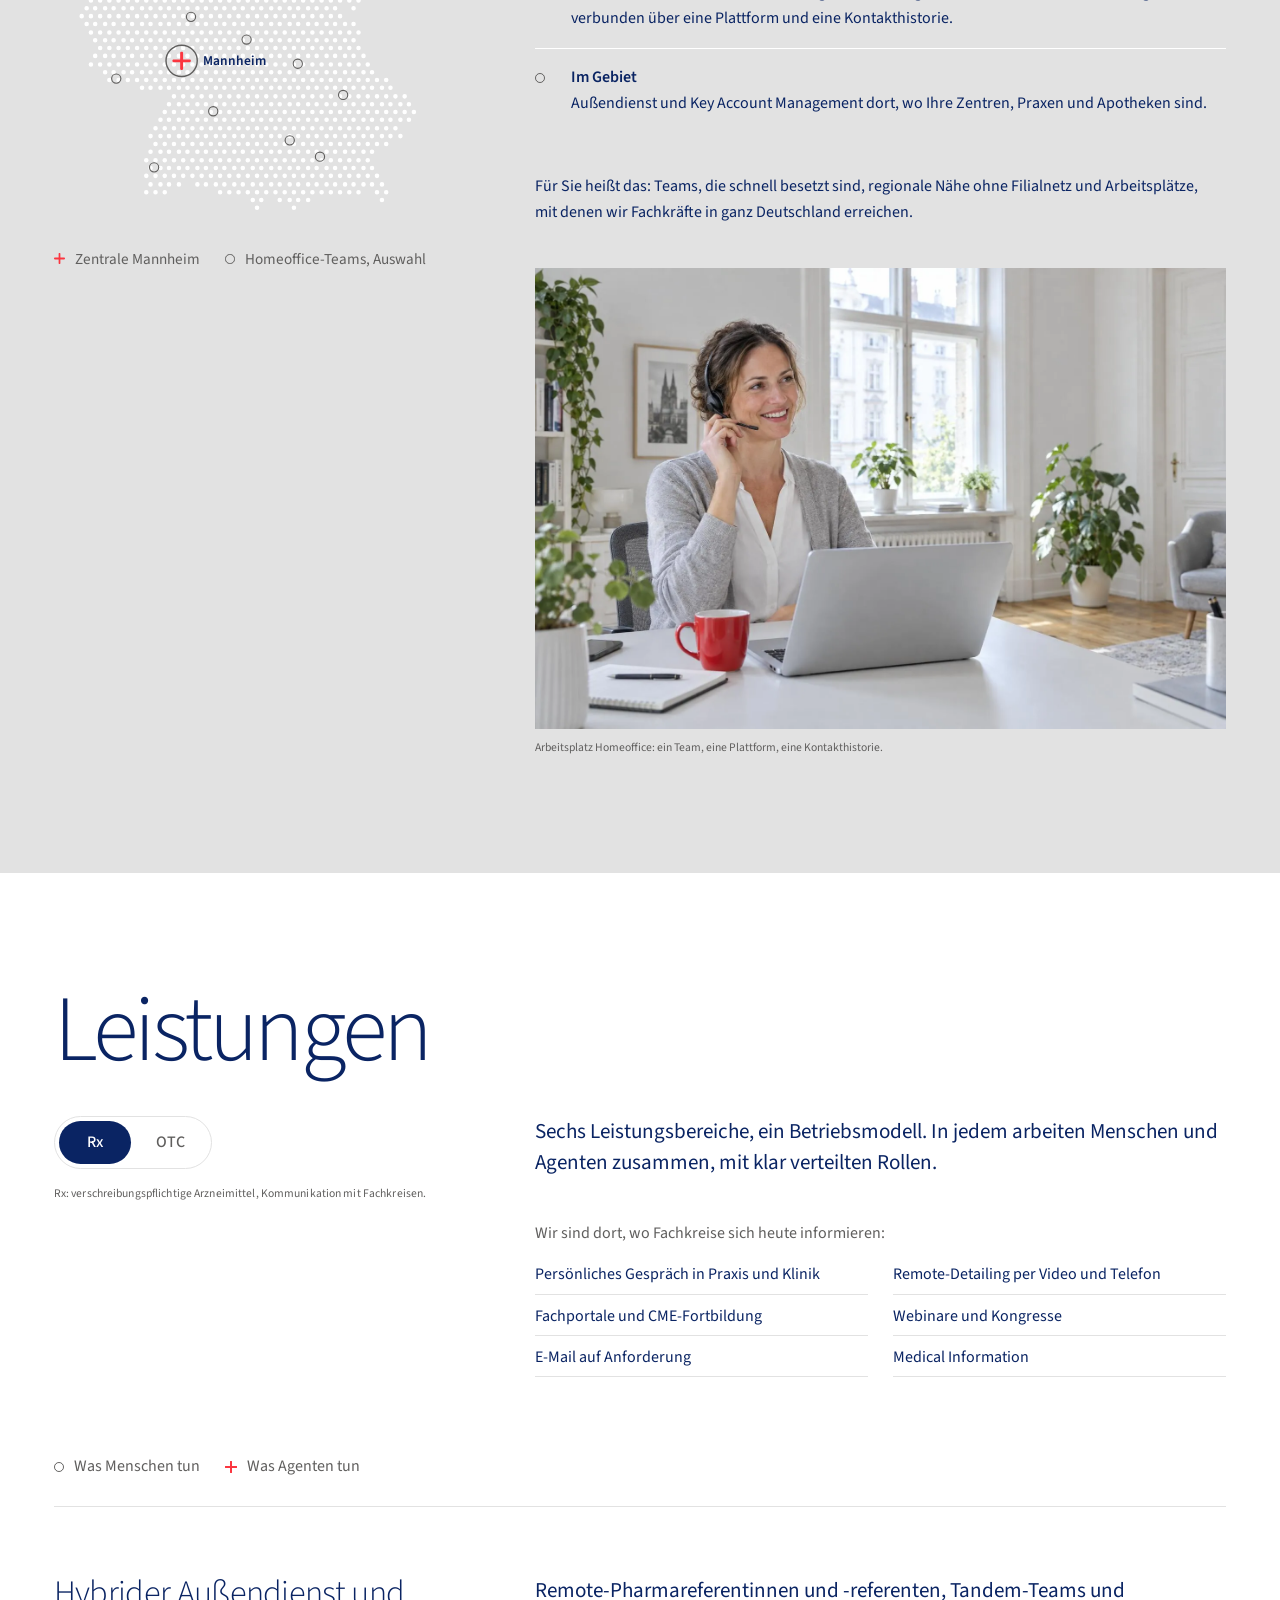
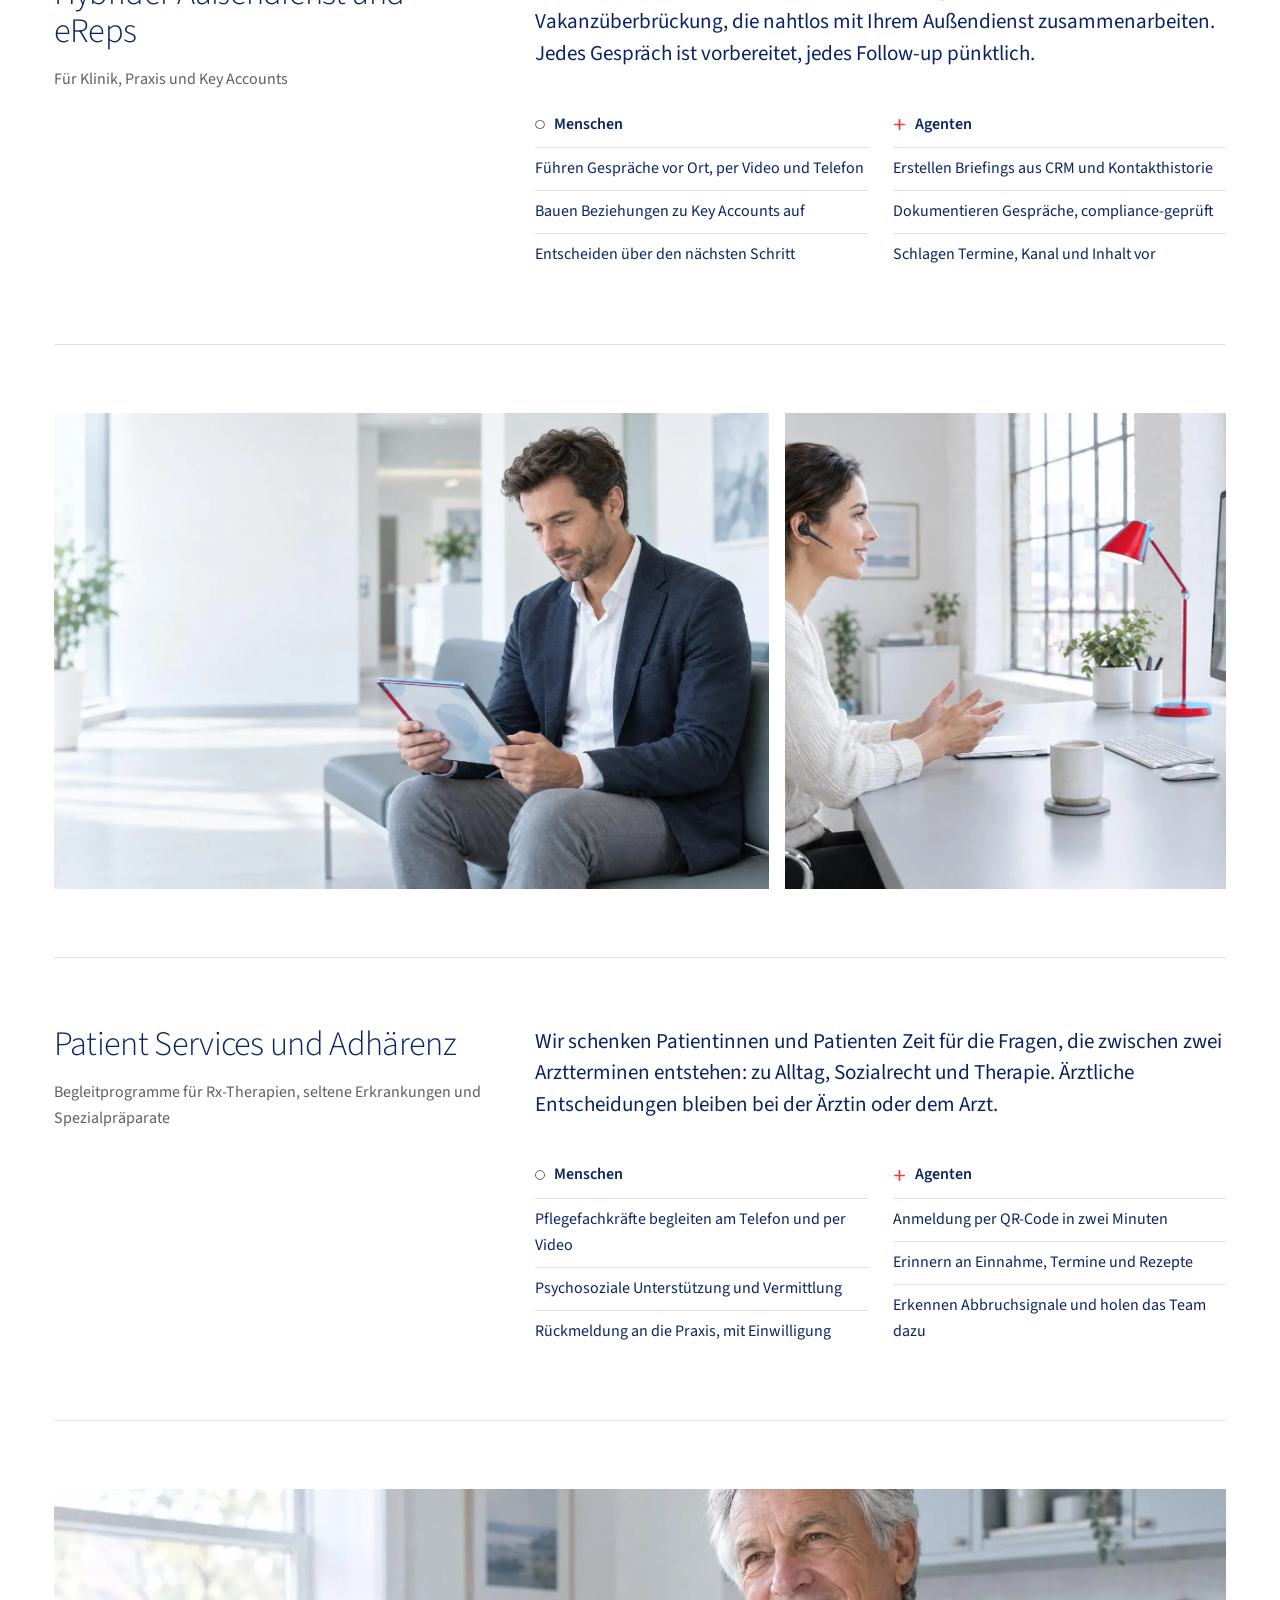
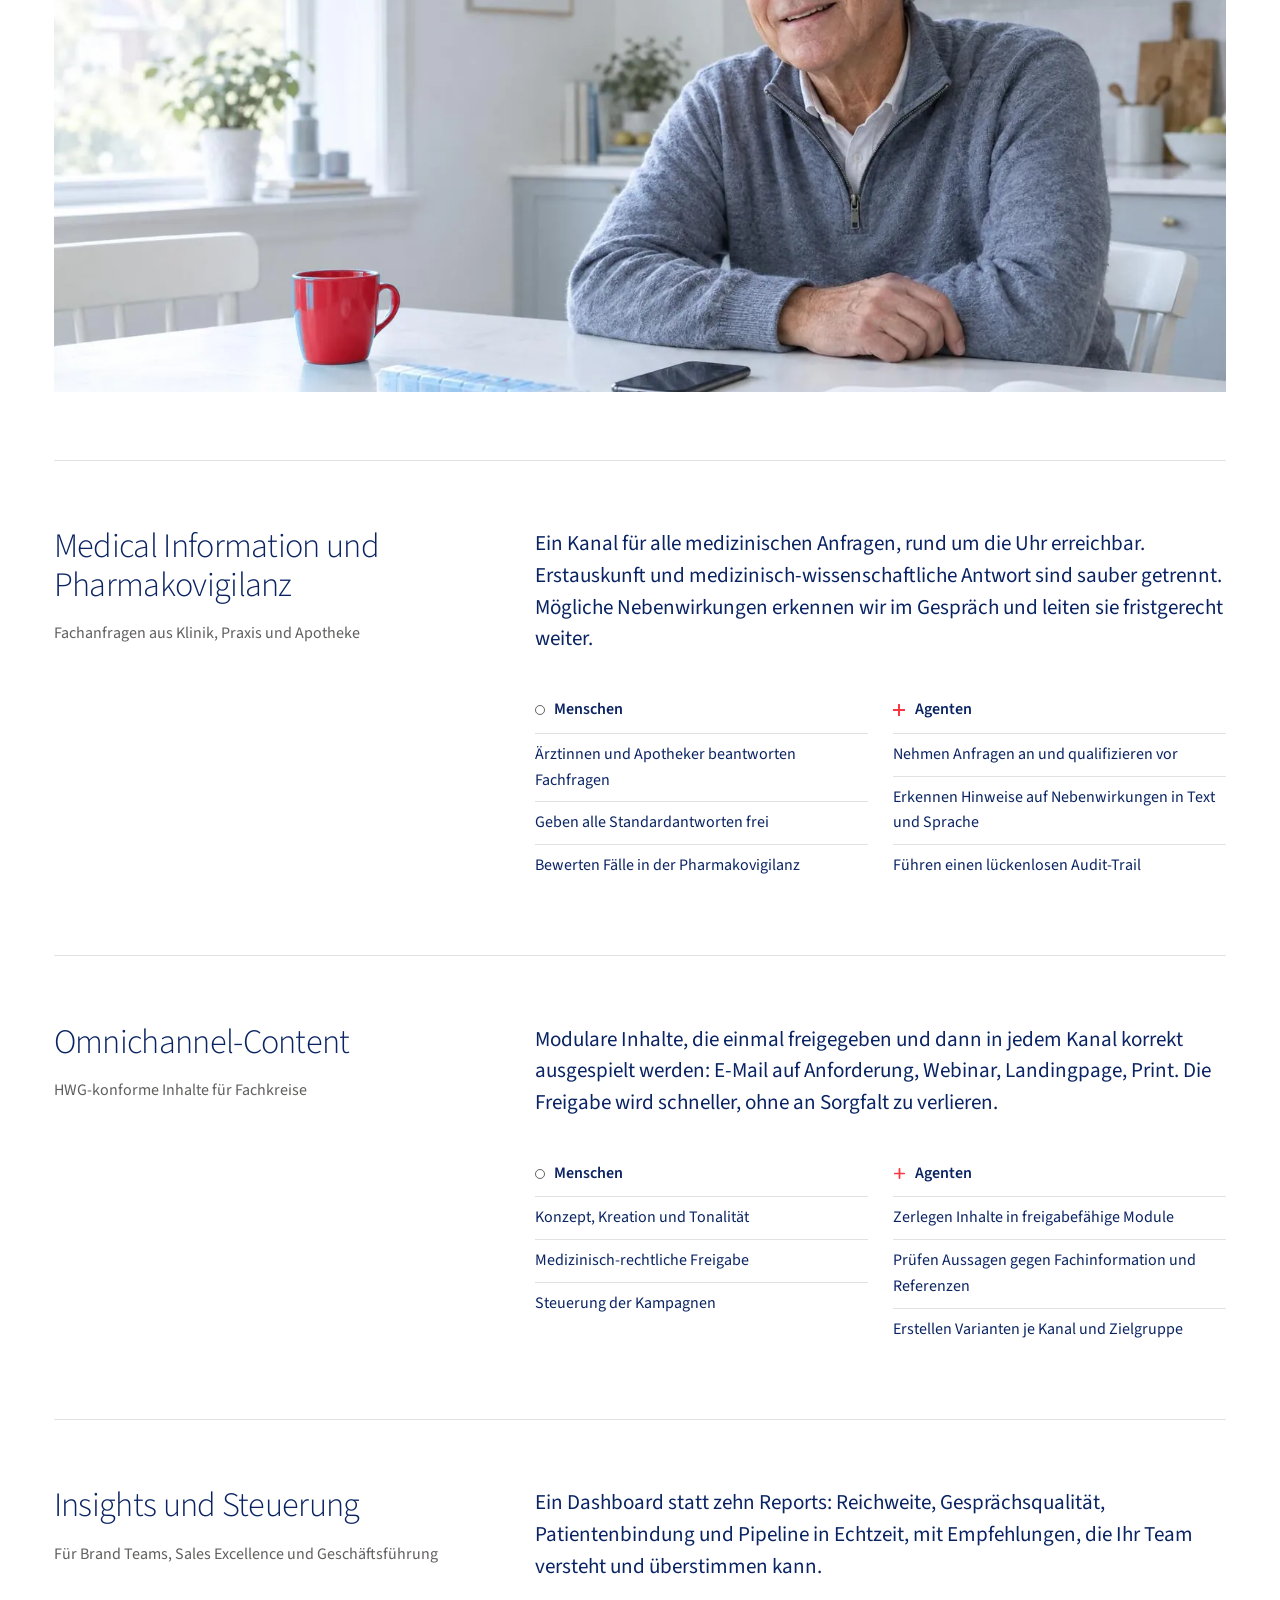
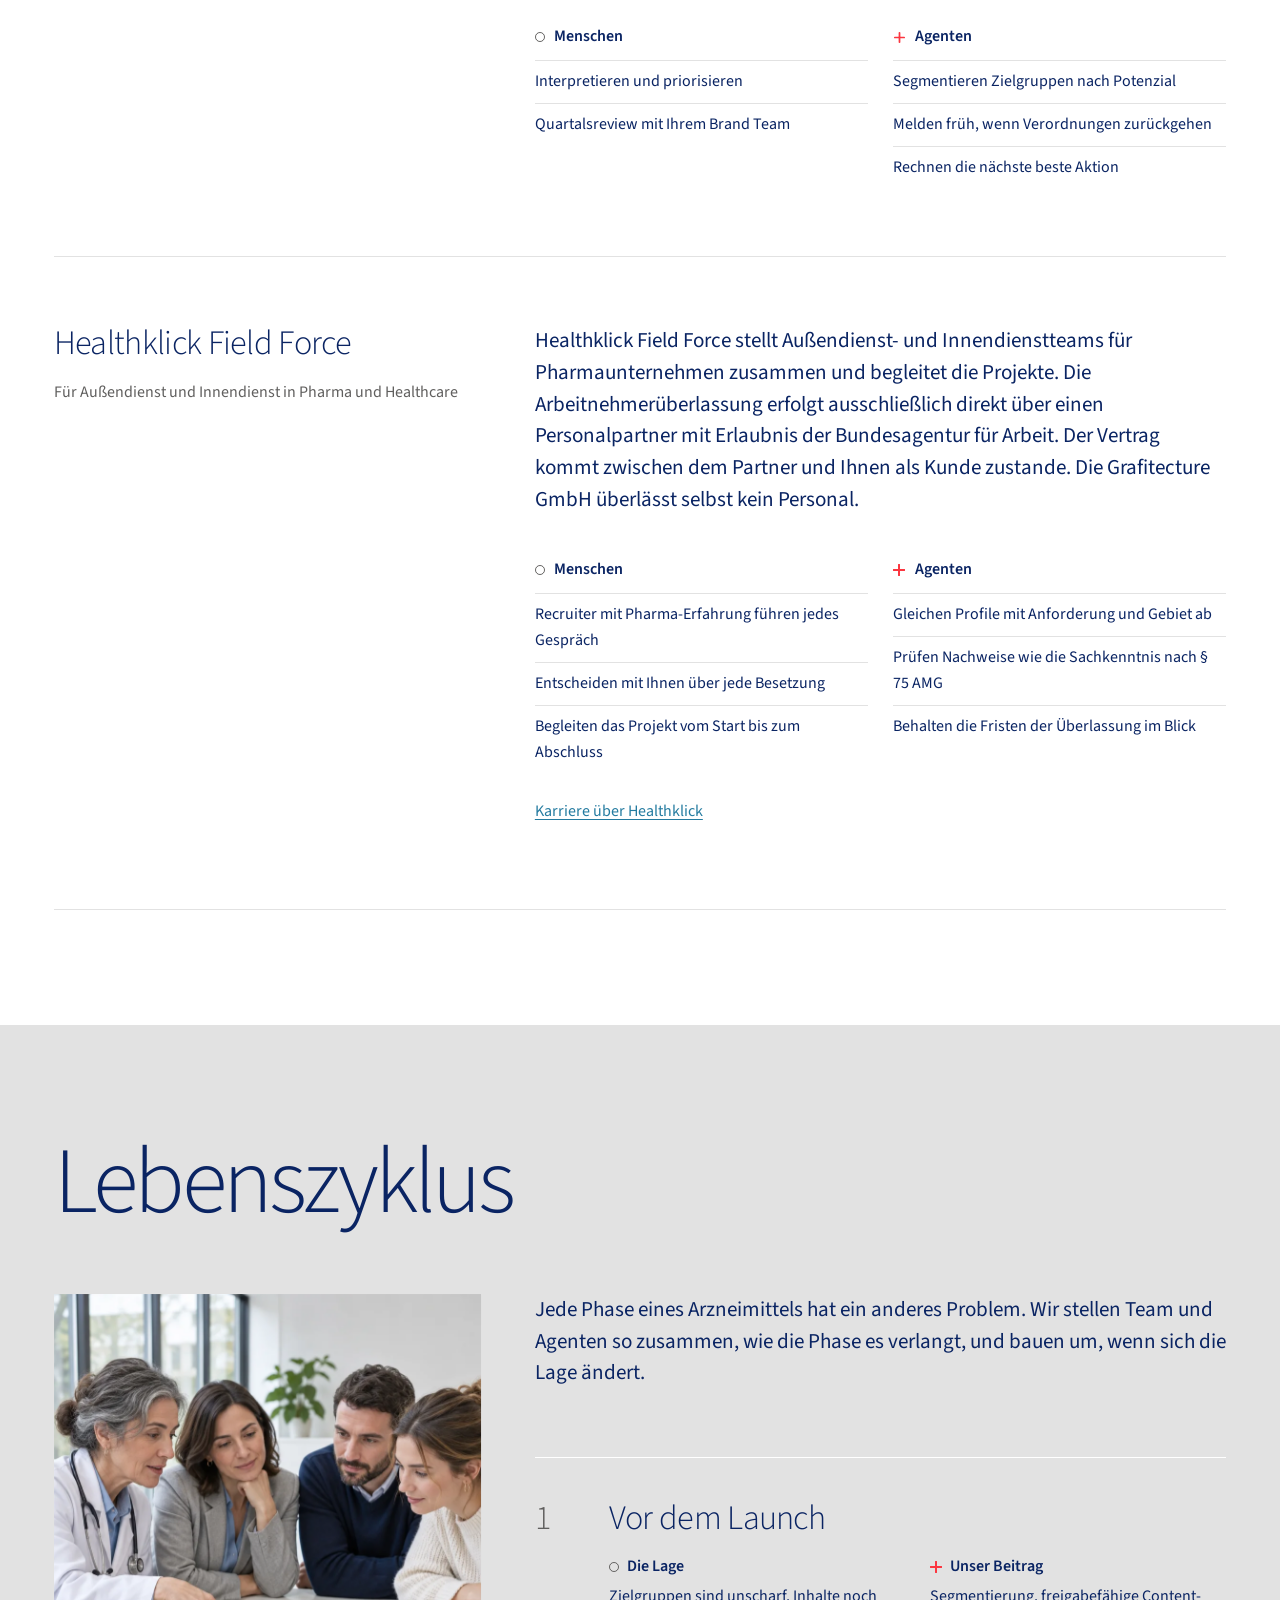
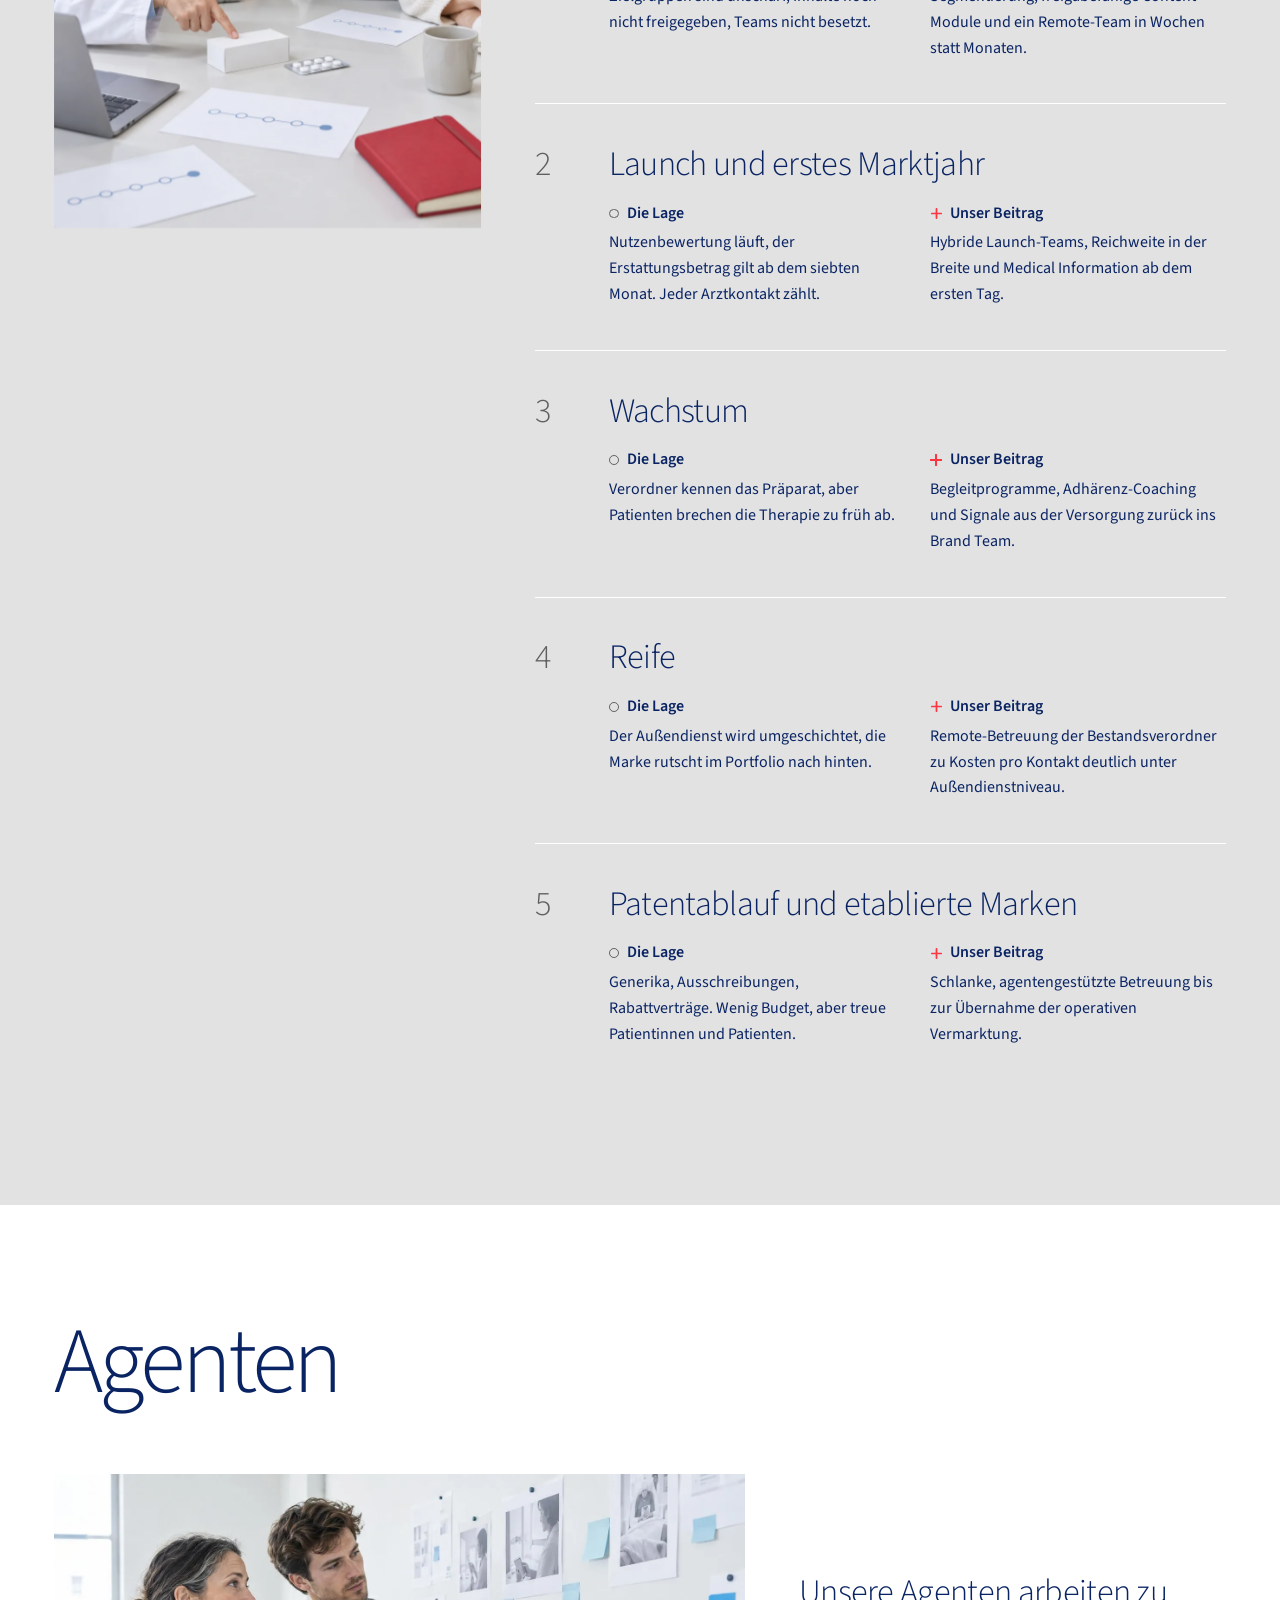
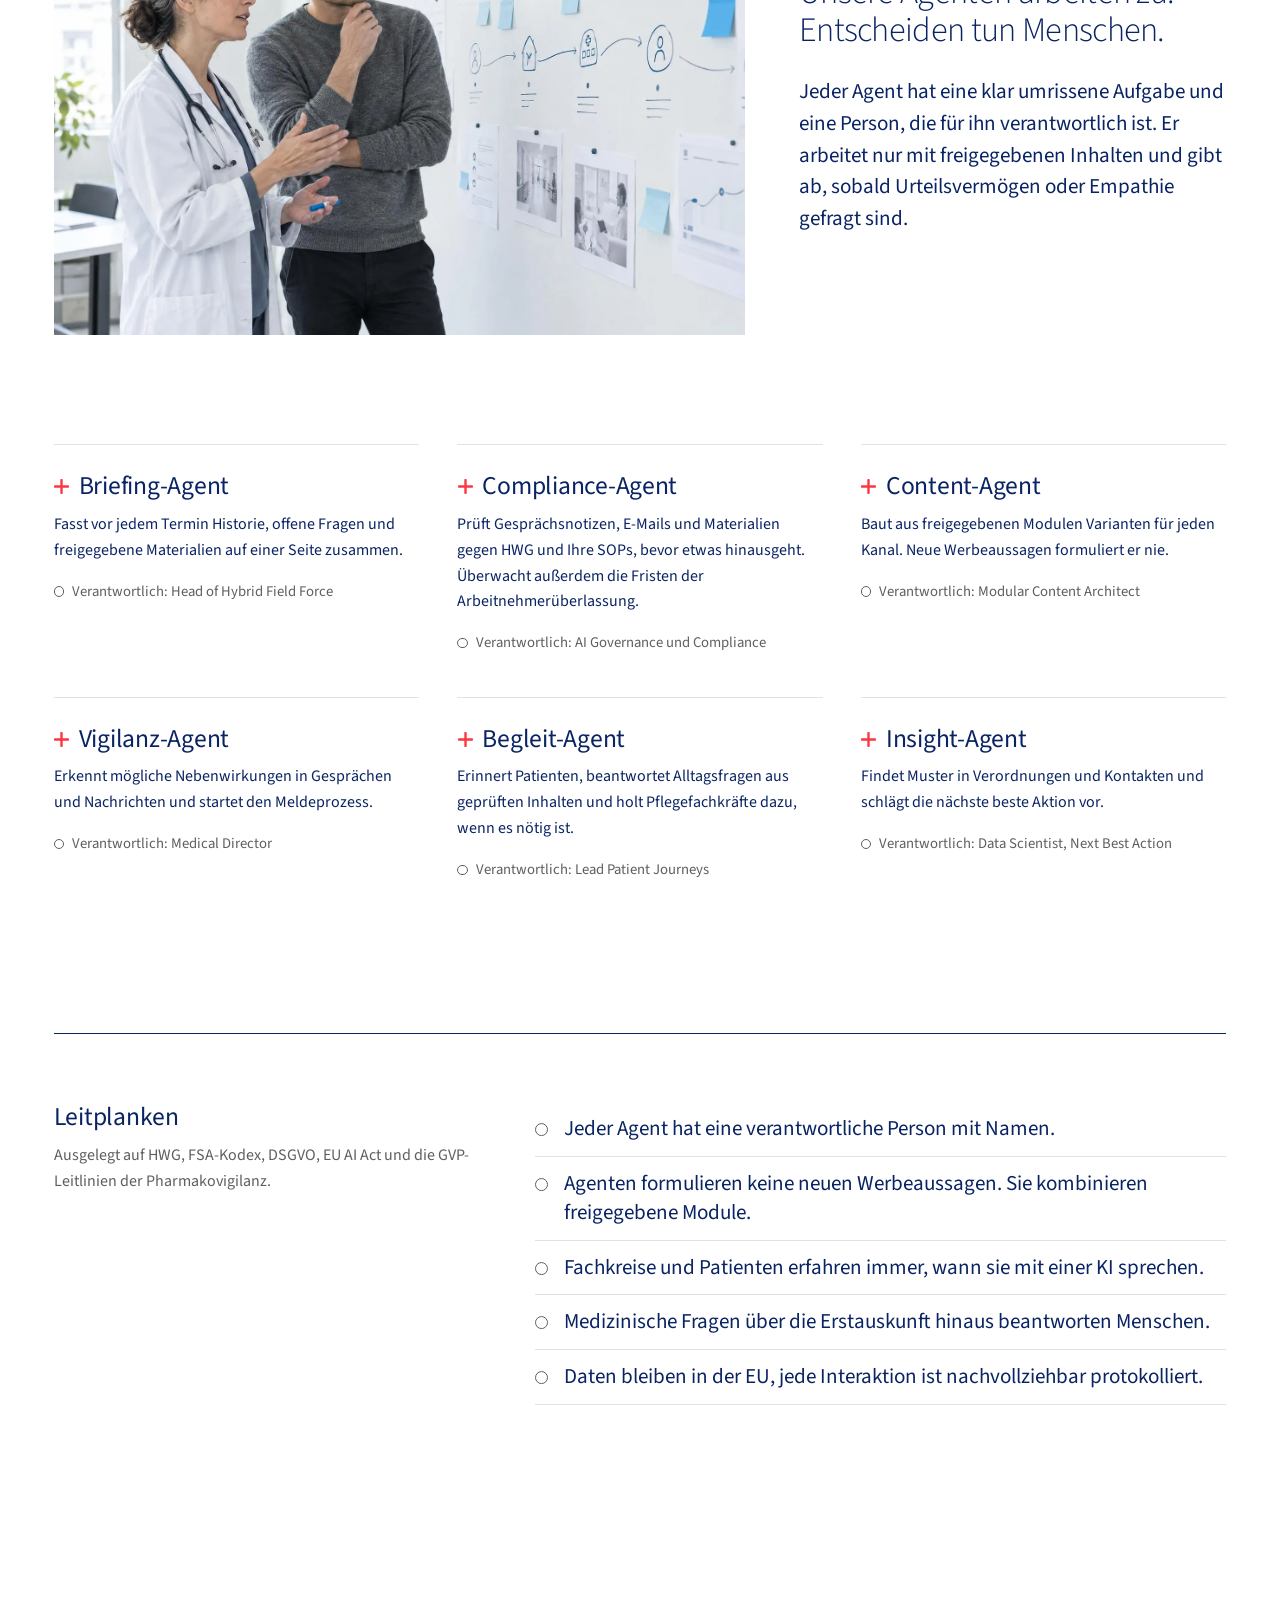
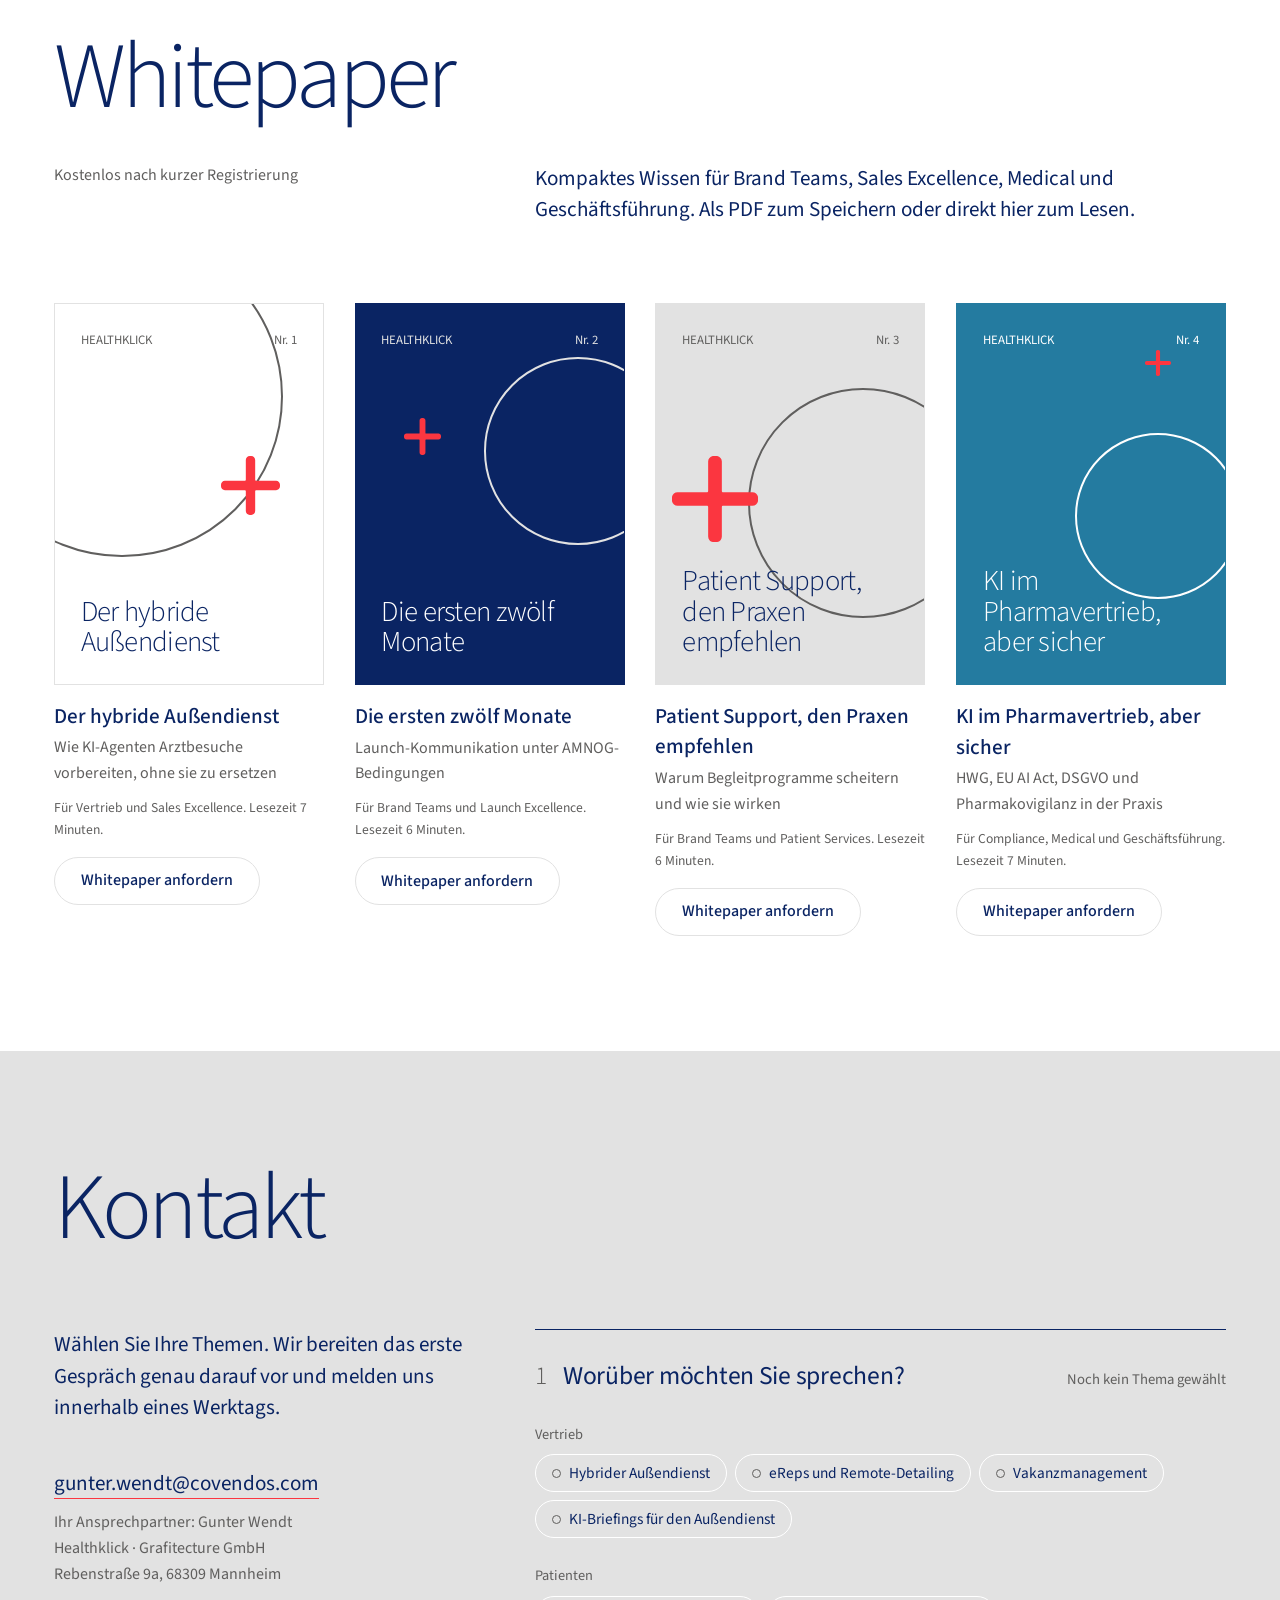
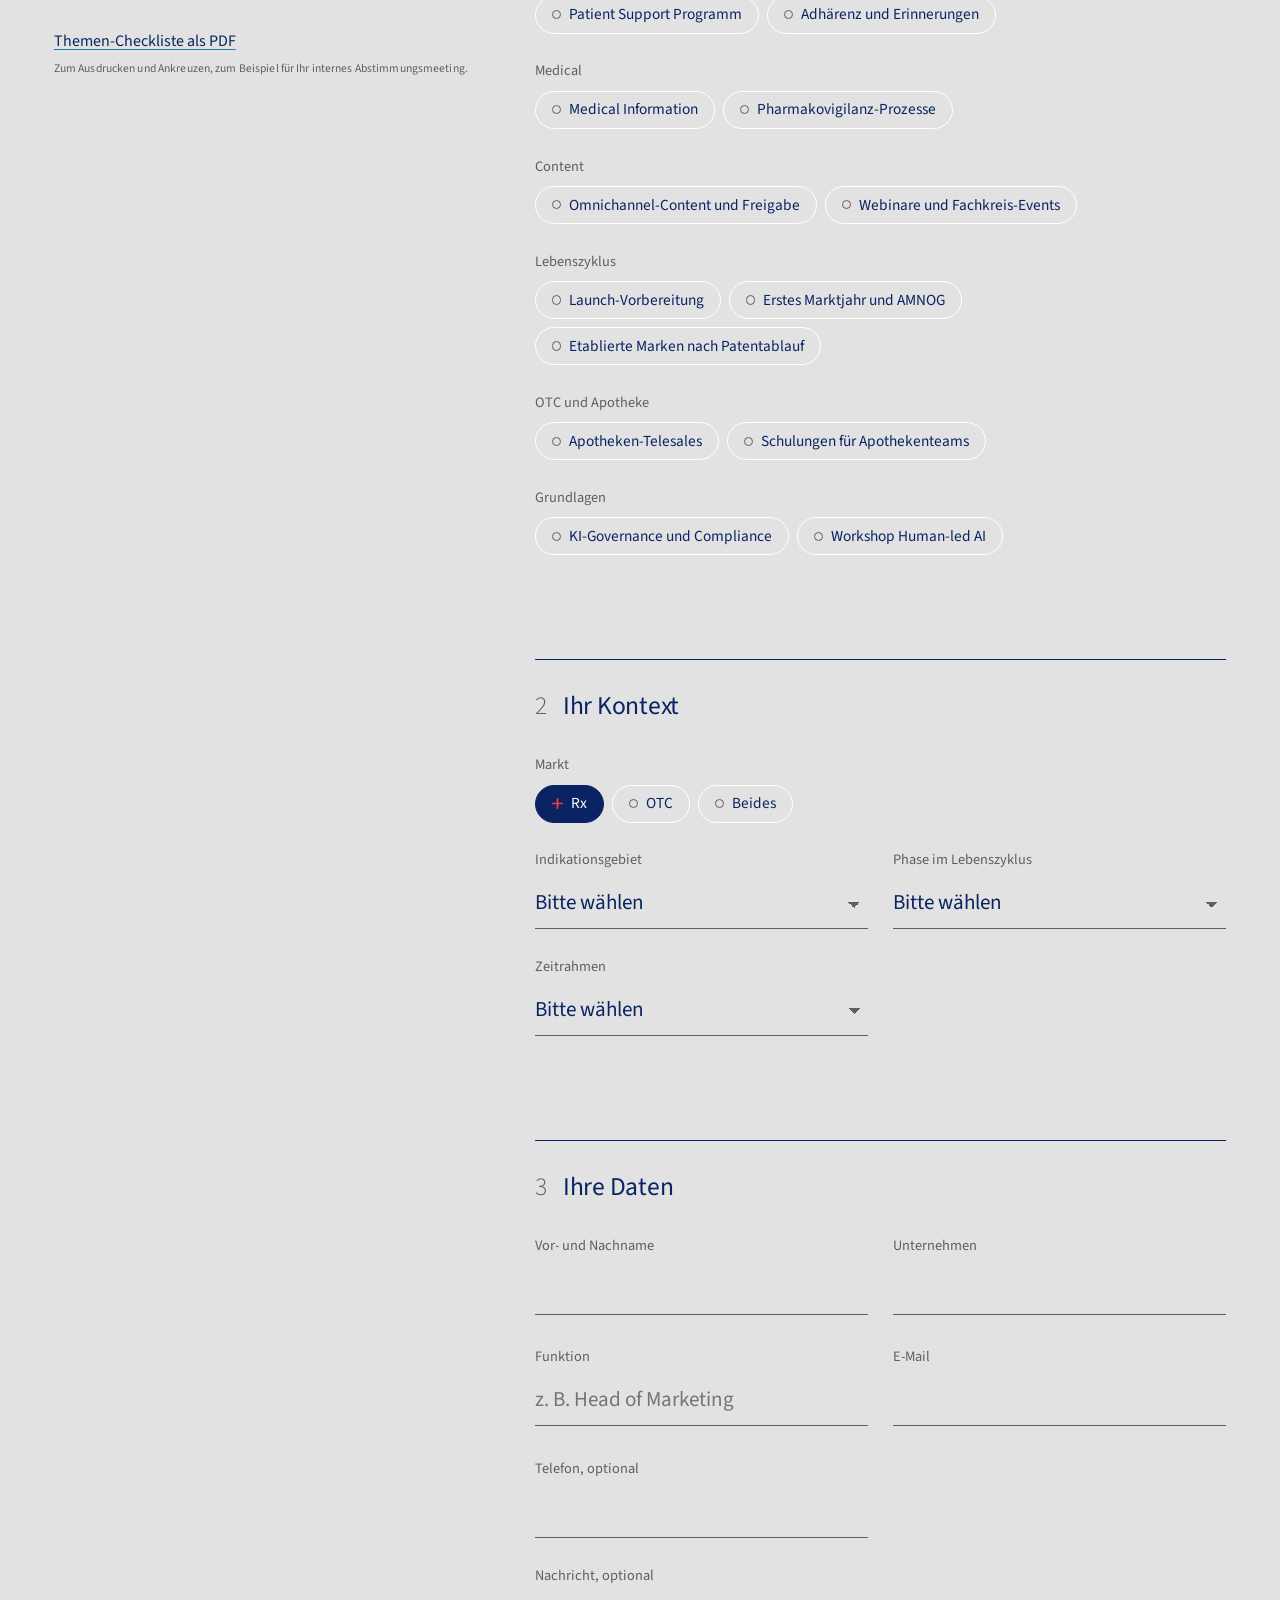
==== commit fb8eb191: "Marketing-Material zur Freigabe unter dem Footer, Leads an Gunter Wendt - Neuer Bereich #marketing u" ====
--- a/index.html
+++ b/index.html
@@ -14,6 +14,7 @@
 <link rel="preload" href="fonts/source-sans-3.woff2" as="font" type="font/woff2" crossorigin>
 <script>/* Logo-Intro nur beim Öffnen der Startseite: nicht bei Sprungmarken, nicht beim Sprachwechsel innerhalb der Seite, nicht bei reduzierter Bewegung. Ablauf in js/site.js */(function(d){try{var h=location.hash,r=document.referrer;if((h===''||h==='#'||h==='#top')&&!matchMedia('(prefers-reduced-motion: reduce)').matches&&!(r&&r.indexOf(location.origin+'/')===0)){d.classList.add('intro');setTimeout(function(){if(!d.classList.contains('intro-js'))d.classList.remove('intro')},4000)}}catch(e){}})(document.documentElement);</script>
 <link rel="stylesheet" href="css/site.css">
+<link rel="stylesheet" href="css/marketing.css">
 </head>
 <body>
 <a class="sr-only" href="#inhalt">Zum Inhalt springen</a>
@@ -305,8 +306,8 @@
     <div class="phi">
       <aside class="contact-aside">
         <p class="lead">Wählen Sie Ihre Themen. Wir bereiten das erste Gespräch genau darauf vor und melden uns innerhalb eines Werktags.</p>
-        <p class="addr" style="margin-top:var(--s-4)"><a href="mailto:martin.schweppe@grafitecture.de">martin.schweppe<wbr>@grafitecture.de</a></p>
-        <p class="meta">Healthklick · Grafitecture GmbH<br>Rebenstraße 9a, 68309 Mannheim</p>
+        <p class="addr" style="margin-top:var(--s-4)"><a href="mailto:gunter.wendt@covendos.com">gunter.wendt<wbr>@covendos.com</a></p>
+        <p class="meta">Ihr Ansprechpartner: Gunter Wendt<br>Healthklick · Grafitecture GmbH<br>Rebenstraße 9a, 68309 Mannheim</p>
         <p style="margin-top:var(--s-4)"><button type="button" class="link" id="checklist-btn">Themen-Checkliste als PDF</button><br><span class="small">Zum Ausdrucken und Ankreuzen, zum Beispiel für Ihr internes Abstimmungsmeeting.</span></p>
       </aside>
 
@@ -354,11 +355,11 @@
         </fieldset>
 
         <div class="briefing" aria-live="polite">
-          <p class="small" style="margin-bottom:var(--s-1)">Vorschau Ihrer E-Mail an martin.schweppe@grafitecture.de</p>
+          <p class="small" style="margin-bottom:var(--s-1)">Vorschau Ihrer E-Mail an gunter.wendt@covendos.com</p>
           <pre id="preview"></pre>
         </div>
         <div class="actions">
-          <a class="btn" id="mail-btn" href="mailto:martin.schweppe@grafitecture.de">Anfrage per E-Mail senden</a>
+          <a class="btn" id="mail-btn" href="mailto:gunter.wendt@covendos.com">Anfrage per E-Mail senden</a>
           <button type="button" class="btn ghost" id="pdf-btn">Briefing als PDF speichern</button>
           <button type="button" class="link" id="copy-btn">Text kopieren</button>
         </div>
@@ -456,7 +457,7 @@
     </section>
 
     <section class="b-block phi">
-      <div><h3 class="t-h5">Bildsprache</h3><p class="meta" style="margin-top:var(--s-1)">Erzeugt mit Higgsfield AI.</p></div>
+      <div><h3 class="t-h5">Bildsprache</h3><p class="meta" style="margin-top:var(--s-1)">Erzeugt mit KI.</p></div>
       <div>
         <ul class="alts" style="margin-top:0"><li>Tageslicht, viel Weiß, kühle Grautöne.</li><li>Echte Situationen aus Praxis, Apotheke und Alltag statt Technik-Symbolik.</li><li>Pro Bild genau ein Akzent in Strawberry Red.</li><li>Keine Roboter, keine leuchtenden Gehirne, keine Hologramme.</li></ul>
         <div class="img-row"><img src="img/hero.webp" alt="" loading="lazy"><img src="img/patient.webp" alt="" loading="lazy" style="object-position:62% 50%"><img src="img/besprechung.webp" alt="" loading="lazy" style="object-position:50% 30%"></div>
@@ -511,7 +512,7 @@
         <p class="b-label" style="margin-top:var(--s-4)">Typische Positionen</p>
         <ul class="ticks"><li>Pharmareferent:in im Außendienst</li><li>Klinik- und Fachreferent:in</li><li>Key Account Manager:in</li><li>Pharmaberater:in im Innendienst beim Kunden</li><li>Kundenberatung und Medical Customer Service</li></ul>
         <p class="b-label" style="margin-top:var(--s-4)">Was Sie erwartet</p>
-        <ul class="ticks"><li>Einstieg bei Pharmaunternehmen, auch nach einer Pause oder als Quereinstieg</li><li>Gleiche Vergütung wie im Stammteam spätestens nach neun Monaten</li><li>Option auf Festanstellung beim Kunden</li><li>Wir begleiten Sie während des gesamten Einsatzes</li></ul>
+        <ul class="ticks"><li>Einstieg bei Pharmaunternehmen, auch nach einer Pause oder als Quereinstieg</li><li>Gleiche Vergütung wie im Stammteam in der Regel nach neun Monaten</li><li>Option auf Festanstellung beim Kunden</li><li>Wir begleiten Sie während des gesamten Einsatzes</li></ul>
         <p class="small" style="margin-top:var(--s-3)">Die Arbeitnehmerüberlassung erbringt unser Personalpartner mit Erlaubnis der Bundesagentur für Arbeit, nicht die Grafitecture GmbH.</p>
       </article>
     </div>
@@ -526,7 +527,7 @@
       <ol class="steps-aue">
         <li><span class="num" aria-hidden="true">1</span><h3 class="t-h6"><strong>Kennenlernen</strong></h3><p>Wir sprechen über Ihre Erfahrung, Ihre Region und das, was Sie suchen. Dabei prüfen wir gemeinsam Ihre Qualifikation, etwa die Sachkenntnis nach § 75 AMG.</p></li>
         <li><span class="num" aria-hidden="true">2</span><h3 class="t-h6"><strong>Anstellung</strong></h3><p>Sie unterschreiben Ihren Arbeitsvertrag bei unserem Personalpartner, mit allem, was dazugehört: Urlaub, Lohnfortzahlung, Sozialversicherung.</p></li>
-        <li><span class="num" aria-hidden="true">3</span><h3 class="t-h6"><strong>Einsatz beim Kunden</strong></h3><p>Sie arbeiten im Team des Pharmaunternehmens. Höchstens 18 Monate am Stück beim selben Kunden, gleiche Bezahlung wie die Stammbelegschaft spätestens nach neun Monaten.</p></li>
+        <li><span class="num" aria-hidden="true">3</span><h3 class="t-h6"><strong>Einsatz beim Kunden</strong></h3><p>Sie arbeiten im Team des Pharmaunternehmens. Höchstens 18 Monate am Stück beim selben Kunden, gleiche Bezahlung wie die Stammbelegschaft in der Regel nach neun Monaten, mit Branchenzuschlägen spätestens nach 15 Monaten.</p></li>
         <li><span class="num" aria-hidden="true">4</span><h3 class="t-h6"><strong>Danach</strong></h3><p>Überzeugt die Zusammenarbeit, kann der Kunde Ihnen eine Festanstellung anbieten. Sonst planen wir mit Ihnen den nächsten Einsatz.</p></li>
       </ol>
 
@@ -534,7 +535,7 @@
         <div><h3 class="t-h5">Gut zu wissen</h3><p class="meta" style="margin-top:var(--s-1)">Der Markt in Zahlen und Regeln</p></div>
         <ul class="facts">
           <li><h4>Pharmaberater-Status</h4><p>Wer Ärztinnen und Ärzte fachlich über Arzneimittel informiert, braucht die Sachkenntnis nach § 75 AMG, ausdrücklich auch am Telefon. Sie haben sie etwa als Apotheker:in, als PTA, BTA, CTA oder MTA, mit einem naturwissenschaftlichen oder medizinischen Studium oder als Geprüfte:r Pharmareferent:in (IHK).</p></li>
-          <li><h4>Regeln der Überlassung</h4><p>Überlassen darf nur, wer eine Erlaubnis der Bundesagentur für Arbeit hat. Beim selben Kunden sind höchstens 18 Monate erlaubt, gleiche Bezahlung gilt spätestens nach neun Monaten.</p></li>
+          <li><h4>Regeln der Überlassung</h4><p>Überlassen darf nur, wer eine Erlaubnis der Bundesagentur für Arbeit hat. Beim selben Kunden sind höchstens 18 Monate erlaubt, gleiche Bezahlung gilt in der Regel nach neun Monaten, mit Branchenzuschlägen spätestens nach 15 Monaten.</p></li>
           <li><h4>Der Arbeitsmarkt</h4><p>Im Juni 2025 arbeiteten in Deutschland rund 622.000 Menschen sozialversicherungspflichtig in Zeitarbeit, 1,8 Prozent aller Beschäftigten. 61 Prozent waren 90 Tage nach Ende ihres Einsatzes wieder beschäftigt.</p></li>
           <li><h4>Gehalt</h4><p>Für Pharmareferentinnen und -referenten nennen Gehaltsportale 2026 Durchschnittswerte zwischen rund 50.500 und 66.000 Euro brutto im Jahr. Erfahrung, Indikation und Region machen den Unterschied.</p></li>
         </ul>
@@ -690,10 +691,18 @@
   <section id="faq-personal" class="wrap faq-group phi" aria-labelledby="h-faq-personal">
     <header><h3 class="t-h4" id="h-faq-personal">Healthklick Field Force und Arbeitnehmer&shy;überlassung</h3><p class="meta">Für Pharmaunternehmen sowie Bewerberinnen und Bewerber.</p></header>
     <div class="qa-list">
-      <details class="qa"><summary>Was macht Healthklick Field Force?</summary><div class="a"><p>Healthklick Field Force stellt Außendienst- und Innendienstteams für Pharmaunternehmen zusammen und begleitet die Projekte. Recruiter mit Pharma-Erfahrung führen die Gespräche und entscheiden mit Ihnen über jede Besetzung. Agenten gleichen Profile mit Anforderung und Gebiet ab und prüfen Nachweise wie die Sachkenntnis nach § 75 AMG <sup><a class="cite" href="#faq-q9" aria-label="Quelle 9">9</a></sup>.</p></div></details>
-      <details class="qa"><summary>Mit wem schließen wir den Vertrag über die Arbeitnehmerüberlassung?</summary><div class="a"><p>Direkt mit unserem Personalpartner. Die Arbeitnehmerüberlassung erfolgt ausschließlich über einen Personalpartner mit Erlaubnis der Bundesagentur für Arbeit, der Vertrag kommt zwischen dem Partner und Ihnen als Kunde zustande <sup><a class="cite" href="#faq-q16" aria-label="Quelle 16">16</a></sup>. Die Grafitecture GmbH überlässt selbst kein Personal.</p></div></details>
-      <details class="qa"><summary>Wie funktioniert der Weg „Über Healthklick beim Kunden“?</summary><div class="a"><p>Rechtlich ist das Arbeitnehmerüberlassung nach dem AÜG. Ihr Arbeitgeber ist unser Personalpartner mit Erlaubnis der Bundesagentur für Arbeit, Ihr Einsatzort das Pharmaunternehmen. Beim selben Kunden sind höchstens 18 Monate am Stück erlaubt, gleiche Bezahlung wie die Stammbelegschaft gilt spätestens nach neun Monaten <sup><a class="cite" href="#faq-q16" aria-label="Quelle 16">16</a></sup>. Healthklick Field Force begleitet Auswahl und Einsatz.</p></div></details>
-      <details class="qa"><summary>Welche Qualifikation brauche ich als Pharmareferentin oder Pharmareferent?</summary><div class="a"><p>Die Sachkenntnis nach § 75 AMG, zum Beispiel als Apotheker:in, als PTA, BTA, CTA oder MTA, mit einem naturwissenschaftlichen oder medizinischen Studium oder als Geprüfte:r Pharmareferent:in (IHK) <sup><a class="cite" href="#faq-q9" aria-label="Quelle 9">9</a></sup>. Das gilt auch für die Information am Telefon. Für Rollen in der Patientenbegleitung, im Telesales oder im Kundenservice gibt es andere Wege, etwa mit einer Pflegeausbildung.</p></div></details>
+      <details class="qa"><summary>Was macht Healthklick Field Force?</summary><div class="a"><p>Healthklick Field Force stellt Außendienst- und Innendienstteams für Pharmaunternehmen zusammen und begleitet die Projekte vom Start bis zum Abschluss. Recruiter mit Pharma-Erfahrung führen die Gespräche und entscheiden mit Ihnen über jede Besetzung. Agenten gleichen Profile mit Anforderung und Gebiet ab, prüfen Nachweise wie die Sachkenntnis nach § 75 AMG <sup><a class="cite" href="#faq-q9" aria-label="Quelle 9">9</a></sup> und behalten die Fristen der Überlassung im Blick.</p></div></details>
+      <details class="qa"><summary>Mit wem schließen wir den Vertrag über die Arbeitnehmerüberlassung?</summary><div class="a"><p>Direkt mit unserem Personalpartner. Die Arbeitnehmerüberlassung erfolgt ausschließlich über einen Personalpartner mit Erlaubnis der Bundesagentur für Arbeit, der Vertrag kommt zwischen dem Partner und Ihnen als Kunde zustande. Die Grafitecture GmbH überlässt selbst kein Personal.</p><p>Im Vertrag erklärt der Partner, ob er die Erlaubnis besitzt, und er muss Sie unverzüglich informieren, wenn sie wegfällt. Das ist wichtig: Ohne Erlaubnis sind die Verträge unwirksam, und kraft Gesetzes gilt in der Regel ein Arbeitsverhältnis zwischen den überlassenen Mitarbeitenden und Ihnen als zustande gekommen <sup><a class="cite" href="#faq-q16" aria-label="Quelle 16">16</a></sup>.</p></div></details>
+      <details class="qa"><summary>Wann ist ein Einsatz Überlassung und wann eine Dienstleistung?</summary><div class="a"><p>Entscheidend ist, wie gearbeitet wird, nicht wie der Vertrag heißt. Überlassung liegt vor, wenn Mitarbeitende in Ihre Arbeitsorganisation eingegliedert sind und Ihren Weisungen folgen <sup><a class="cite" href="#faq-q16" aria-label="Quelle 16">16</a></sup>. Steuert dagegen Healthklick die Arbeit und verantwortet das Ergebnis, ist es eine Dienstleistung der Grafitecture GmbH.</p><p>Wird aus einer vereinbarten Dienstleistung im Alltag eine Überlassung, schützt auch eine vorsorglich vorhandene Erlaubnis nicht: Dann gilt in der Regel ein Arbeitsverhältnis mit Ihnen als geschlossen <sup><a class="cite" href="#faq-q16" aria-label="Quelle 16">16</a></sup>. Welche Form passt, legen wir deshalb vor dem Start fest und halten uns im Projekt daran.</p></div></details>
+      <details class="qa"><summary>Was muss im Überlassungsvertrag stehen?</summary><div class="a"><p>Das Gesetz schreibt vor allem vier Punkte vor <sup><a class="cite" href="#faq-q16" aria-label="Quelle 16">16</a></sup>:</p><ul><li>Kennzeichnung: Der Vertrag bezeichnet die Überlassung ausdrücklich als Arbeitnehmerüberlassung, und zwar bevor der Einsatz beginnt.</li><li>Konkretisierung: Vor jedem Einsatz wird die Person, die überlassen wird, unter Bezug auf diesen Vertrag benannt.</li><li>Erlaubnis: Der Partner erklärt, ob er die Erlaubnis der Bundesagentur für Arbeit besitzt.</li><li>Tätigkeit und Arbeitsbedingungen: Sie beschreiben die Tätigkeit und die nötige Qualifikation und geben an, welche wesentlichen Arbeitsbedingungen einschließlich Entgelt bei Ihnen für vergleichbare Beschäftigte gelten, soweit kein Tarifvertrag zulässig davon abweicht.</li></ul><p>Seit dem 1. Januar 2025 genügt dafür die Textform, eine E-Mail reicht also. Fehlen Kennzeichnung oder Konkretisierung, gilt in der Regel ein Arbeitsverhältnis mit Ihnen als geschlossen, zusätzlich droht ein Bußgeld von bis zu 30.000 Euro.</p></div></details>
+      <details class="qa"><summary>Wie lange kann eine Fachkraft bei uns eingesetzt werden?</summary><div class="a"><p>Höchstens 18 aufeinanderfolgende Monate. Die Frist gilt pro Person und Kunde. Frühere Einsätze bei Ihnen zählen mit, auch über einen anderen Personaldienstleister, wenn zwischen den Einsätzen nicht mehr als drei Monate liegen <sup><a class="cite" href="#faq-q16" aria-label="Quelle 16">16</a></sup>.</p><p>Ein Tarifvertrag Ihrer Branche oder eine darauf gestützte Betriebsvereinbarung kann eine andere Höchstdauer festlegen, für nicht tarifgebundene Unternehmen mit engeren Grenzen. Wird die Höchstdauer überschritten, gilt in der Regel ein Arbeitsverhältnis mit Ihnen als geschlossen, außerdem droht ein Bußgeld von bis zu 30.000 Euro. Unsere Agenten melden deshalb rechtzeitig, wann ein Einsatz endet.</p></div></details>
+      <details class="qa"><summary>Ab wann gilt gleiche Bezahlung (Equal Pay)?</summary><div class="a"><p>Grundsätzlich vom ersten Tag an: Überlassene Mitarbeitende haben Anspruch auf die wesentlichen Arbeitsbedingungen einschließlich des Entgelts vergleichbarer Beschäftigter des Kunden. Ein Tarifvertrag der Zeitarbeit darf beim Entgelt in den ersten neun Monaten davon abweichen <sup><a class="cite" href="#faq-q16" aria-label="Quelle 16">16</a></sup>.</p><p>Gilt ein Tarifvertrag über Branchenzuschläge, wie es ihn etwa für die chemische Industrie gibt, darf die Abweichung länger dauern. Dann steigt das Entgelt spätestens ab der siebten Woche stufenweise und muss nach spätestens 15 Monaten ein im Tarifvertrag als gleichwertig festgelegtes Niveau erreichen <sup><a class="cite" href="#faq-q16" aria-label="Quelle 16">16</a></sup><sup><a class="cite" href="#faq-q18" aria-label="Quelle 18">18</a></sup>.</p><p>Zwei Grenzen gelten immer: Die Lohnuntergrenze darf nie unterschritten werden <sup><a class="cite" href="#faq-q17" aria-label="Quelle 17">17</a></sup>. Und wer in den letzten sechs Monaten bei Ihnen oder in Ihrem Konzern angestellt war, bekommt vom ersten Tag an gleiche Bezahlung. Verstöße können mit bis zu 500.000 Euro geahndet werden <sup><a class="cite" href="#faq-q16" aria-label="Quelle 16">16</a></sup>.</p></div></details>
+      <details class="qa"><summary>Welcher Tarif und welche Lohnuntergrenze gelten?</summary><div class="a"><p>Seit dem 1. Januar 2026 gilt in der Zeitarbeit ein einheitliches Tarifwerk der DGB-Gewerkschaften und des Gesamtverbands der Personaldienstleister (GVP). Es ersetzt die bisherigen Tarifverträge mit BAP und iGZ <sup><a class="cite" href="#faq-q18" aria-label="Quelle 18">18</a></sup>.</p><p>Die Lohnuntergrenze ist per Verordnung für alle in Deutschland eingesetzten Leiharbeitskräfte verbindlich, auch bei Personaldienstleistern mit Sitz im Ausland: 15,33 Euro pro Stunde seit dem 1. September 2026 und 15,87 Euro ab dem 1. April 2027. Die Verordnung gilt bis zum 30. September 2027 <sup><a class="cite" href="#faq-q17" aria-label="Quelle 17">17</a></sup>. Sie liegt über dem gesetzlichen Mindestlohn von 13,90 Euro, der 2027 auf 14,60 Euro steigt <sup><a class="cite" href="#faq-q19" aria-label="Quelle 19">19</a></sup>.</p><p>Die Lohnuntergrenze ist die unterste Grenze. Im Tarifwerk richtet sich die Entgeltgruppe nach der Qualifikation, die eine Tätigkeit verlangt <sup><a class="cite" href="#faq-q18" aria-label="Quelle 18">18</a></sup>.</p></div></details>
+      <details class="qa"><summary>Was gilt nach dem Arzneimittelgesetz für überlassene Pharmareferentinnen und Pharmareferenten?</summary><div class="a"><p>Dasselbe wie für Ihre eigenen. Pharmazeutische Unternehmer dürfen nur Personen mit Sachkenntnis beauftragen, Angehörige der Heilberufe hauptberuflich aufzusuchen und fachlich über Arzneimittel zu informieren, ausdrücklich auch am Telefon (§ 75 AMG) <sup><a class="cite" href="#faq-q9" aria-label="Quelle 9">9</a></sup>. Das gilt auch, wenn die Person beim Personalpartner angestellt ist.</p><p>Im Einsatz gelten die Pflichten nach § 76 AMG: Wer über einzelne Arzneimittel informiert, legt die Fachinformation vor. Was Fachkreise über Nebenwirkungen, Gegenanzeigen oder sonstige Risiken mitteilen, wird schriftlich oder elektronisch aufgezeichnet und an Sie als Auftraggeber weitergegeben. Wer Muster abgibt, weist Empfänger, Art, Umfang und Zeitpunkt nach <sup><a class="cite" href="#faq-q20" aria-label="Quelle 20">20</a></sup>. Healthklick Field Force prüft die Sachkenntnis vor dem ersten Einsatz, Meldungen gehen an Ihre Pharmakovigilanz.</p></div></details>
+      <details class="qa"><summary>Setzt Healthklick Field Force KI bei der Personalauswahl ein?</summary><div class="a"><p>Ja, zur Vorbereitung. Agenten gleichen Profile ab und prüfen Nachweise. Wer eingeladen und wer eingesetzt wird, entscheiden Menschen: unsere Recruiter gemeinsam mit Ihnen. Eine ausschließlich automatisierte Entscheidung über eine Bewerbung gibt es nicht.</p><p>KI-Systeme, die Bewerbungen sichten, filtern oder bewerten, gelten nach dem EU AI Act als Hochrisiko-Systeme (Anhang III, Beschäftigung). Die Pflichten dafür greifen nach dem Digital Omnibus ab dem 2. Dezember 2027 <sup><a class="cite" href="#faq-q21" aria-label="Quelle 21">21</a></sup>. Dass sie mit einer KI sprechen, erfahren Bewerberinnen und Bewerber schon heute (Art. 50) <sup><a class="cite" href="#faq-q10" aria-label="Quelle 10">10</a></sup>.</p></div></details>
+      <details class="qa"><summary>Wie funktioniert der Weg „Über Healthklick beim Kunden“?</summary><div class="a"><p>Rechtlich ist das Arbeitnehmerüberlassung nach dem AÜG. Ihr Arbeitgeber ist unser Personalpartner mit Erlaubnis der Bundesagentur für Arbeit, Ihr Einsatzort das Pharmaunternehmen. Vor jedem Einsatz teilt Ihnen der Partner in Textform mit, dass Sie als Leiharbeitnehmerin oder Leiharbeitnehmer tätig werden, und nennt Firma und Anschrift des Kunden <sup><a class="cite" href="#faq-q16" aria-label="Quelle 16">16</a></sup>.</p><p>Beim selben Kunden sind höchstens 18 Monate am Stück erlaubt, sofern ein Tarifvertrag der Kundenbranche nichts anderes regelt. Gleiche Bezahlung wie die Stammbelegschaft gilt in der Regel nach neun Monaten. Gilt für den Einsatz ein Tarifvertrag über Branchenzuschläge, steigt Ihr Entgelt spätestens ab der siebten Woche stufenweise und erreicht nach spätestens 15 Monaten ein im Tarif als gleichwertig festgelegtes Niveau <sup><a class="cite" href="#faq-q16" aria-label="Quelle 16">16</a></sup>. Weniger als die Lohnuntergrenze von derzeit 15,33 Euro pro Stunde gibt es nie <sup><a class="cite" href="#faq-q17" aria-label="Quelle 17">17</a></sup>. Healthklick Field Force begleitet Auswahl und Einsatz.</p></div></details>
+      <details class="qa"><summary>Kann ich vom Kunden übernommen werden, und welche Rechte habe ich dort?</summary><div class="a"><p>Ja. Vereinbarungen, die Ihnen oder dem Kunden eine spätere Übernahme verbieten, sind unwirksam, und Sie zahlen dafür keine Vermittlungsgebühr. Zwischen Personalpartner und Kunde darf eine angemessene Vergütung für die Vermittlung vereinbart werden. Der Kunde informiert Sie über freie Stellen. Nach sechs Monaten im Einsatz können Sie ihm in Textform mitteilen, dass Sie fest bei ihm anfangen möchten. Er muss Ihnen innerhalb eines Monats begründet in Textform antworten, einmal innerhalb von zwölf Monaten <sup><a class="cite" href="#faq-q16" aria-label="Quelle 16">16</a></sup>.</p><p>Im Einsatz nutzen Sie Gemeinschaftseinrichtungen wie Kantine, Kinderbetreuung und Beförderungsmittel wie die Stammbelegschaft, außer es gibt einen sachlichen Grund dagegen. Als Ersatz für Beschäftigte, die streiken, dürfen Sie nicht eingesetzt werden.</p></div></details>
+      <details class="qa"><summary>Welche Qualifikation brauche ich als Pharmareferentin oder Pharmareferent?</summary><div class="a"><p>Die Sachkenntnis nach § 75 AMG, zum Beispiel als Apotheker:in, mit einem abgeschlossenen Studium der Pharmazie, Chemie, Biologie, Human- oder Tiermedizin, als PTA, BTA, CTA oder MTA oder als Geprüfte:r Pharmareferent:in (IHK) <sup><a class="cite" href="#faq-q9" aria-label="Quelle 9">9</a></sup>. Eine gleichwertige Ausbildung kann die zuständige Landesbehörde anerkennen. Das gilt auch, wenn Sie Fachkreise am Telefon informieren.</p><p>Für Rollen ohne fachliche Arzneimittelinformation, etwa in der Patientenbegleitung oder im Kundenservice, gibt es andere Wege, zum Beispiel mit einer Pflegeausbildung.</p></div></details>
       <details class="qa"><summary>Kann ich mich ohne Pharmaerfahrung bewerben?</summary><div class="a"><p>Ja. Viele Wege beginnen mit der Einarbeitung in der Healthklick Academy, auch nach einer Pause oder als Quereinstieg. Ein Anschreiben brauchen Sie nicht: ein paar Angaben, Ihr Lebenslauf, fertig.</p></div></details>
     </div>
   </section>
@@ -701,7 +710,7 @@
     <div class="wrap phi">
       <div><h3 class="t-h4" id="h-faq-more">Ihre Frage ist nicht dabei?</h3></div>
       <div>
-        <p class="lead">Wir beantworten sie gern im Gespräch. Wählen Sie Ihre Themen im <a class="link" href="#kontakt">Kontaktformular</a> oder schreiben Sie an <a class="link" href="mailto:martin.schweppe@grafitecture.de">martin.schweppe<wbr>@grafitecture.de</a>.</p>
+        <p class="lead">Wir beantworten sie gern im Gespräch. Wählen Sie Ihre Themen im <a class="link" href="#kontakt">Kontaktformular</a> oder schreiben Sie an <a class="link" href="mailto:gunter.wendt@covendos.com">gunter.wendt<wbr>@covendos.com</a>.</p>
         <div class="ctas"><a class="btn" href="#kontakt">Gespräch vereinbaren</a><a class="btn ghost" href="#bewerben">Bewerben</a></div>
       </div>
     </div>
@@ -725,7 +734,12 @@
         <li id="faq-q13"><a class="link" href="https://www.gesetze-im-internet.de/uwg_2004/__7.html" target="_blank" rel="noopener">Gesetz gegen den unlauteren Wettbewerb § 7</a></li>
         <li id="faq-q14"><a class="link" href="https://www.fsa-pharma.de/wp-content/uploads/2026/03/FSA-Jahresbericht_2025_digital.pdf" target="_blank" rel="noopener">FSA: Jahresbericht 2025</a></li>
         <li id="faq-q15"><a class="link" href="https://www.roedl.com/insights/patienten-support-programme-arzneimittel-werbung-influencer-hwg-pharma/" target="_blank" rel="noopener">Rödl &amp; Partner: Rechtliche Zulässigkeit von Patienten Support Programmen</a></li>
-        <li id="faq-q16"><a class="link" href="https://www.gesetze-im-internet.de/a_g/" target="_blank" rel="noopener">Arbeitnehmerüberlassungsgesetz §§ 1 und 8</a></li>
+        <li id="faq-q16"><a class="link" href="https://www.gesetze-im-internet.de/a_g/" target="_blank" rel="noopener">Arbeitnehmerüberlassungsgesetz (AÜG), zuletzt geändert am 22.12.2025: §§ 1, 8 bis 13b und 16</a></li>
+        <li id="faq-q17"><a class="link" href="https://www.gesetze-im-internet.de/lohnuga_v_7/" target="_blank" rel="noopener">Siebte Verordnung über eine Lohnuntergrenze in der Arbeitnehmerüberlassung vom 19.06.2026 (BGBl. 2026 I Nr. 186)</a></li>
+        <li id="faq-q18"><a class="link" href="https://a.storyblok.com/f/196836/x/a2f51c57c7/2026_gvp-basistarifwerk.pdf" target="_blank" rel="noopener">Gesamtverband der Personaldienstleister (GVP): Tarifverträge Zeitarbeit DGB/GVP, Stand Januar 2026</a></li>
+        <li id="faq-q19"><a class="link" href="https://www.bundesregierung.de/breg-de/bundesregierung/bundeskanzleramt/mindestlohn-steigt-2391010" target="_blank" rel="noopener">Bundesregierung: 13,90 Euro – so hoch liegt der Mindestlohn 2026</a></li>
+        <li id="faq-q20"><a class="link" href="https://www.gesetze-im-internet.de/amg_1976/__76.html" target="_blank" rel="noopener">Arzneimittelgesetz § 76 Pflichten</a></li>
+        <li id="faq-q21"><a class="link" href="https://kliemt.blog/2026/09/02/ai-act-veraenderte-fristen-gleicher-handlungsdruck/" target="_blank" rel="noopener">KLIEMT.HR Lawyers: AI Act – veränderte Fristen, gleicher Handlungsdruck, 02.09.2026</a></li>
       </ol>
       <p class="small">Diese Antworten geben einen Überblick und ersetzen keine Rechtsberatung. Stand: November 2026.</p>
     </div>
@@ -761,7 +775,7 @@
       <h3>Hosting</h3>
       <p>Diese Website wird bei Vercel Inc., 440 N Barranca Ave #4133, Covina, CA 91723, USA, betrieben. Einzelheiten stehen in der <a class="link" href="#datenschutz">Datenschutzerklärung</a>.</p>
       <h3>Bildnachweis</h3>
-      <p>Bilder erzeugt mit Higgsfield AI. Die abgebildeten Personen sind fiktiv.</p>
+      <p>Bilder erzeugt mit KI. Die abgebildeten Personen sind fiktiv.</p>
 
       <h3>Verbraucherstreitbeilegung</h3>
       <p>Unser Angebot richtet sich an Unternehmen. Wir sind nicht bereit und nicht verpflichtet, an Streitbeilegungsverfahren vor einer Verbraucherschlichtungsstelle teilzunehmen.</p>
@@ -815,10 +829,11 @@
 
       <h3>6. Kontakt per E-Mail und Kontaktformular</h3>
       <p>Das Kontaktformular sendet nichts an uns. Es bereitet eine E-Mail vor, die Sie selbst aus Ihrem E-Mail-Programm senden. Vorschau, Themen-Checkliste und Briefing als PDF entstehen ausschließlich in Ihrem Browser.</p>
+      <p>Anfragen an Healthklick beantwortet Gunter Wendt. Die vorbereitete E-Mail geht deshalb an <a class="link" href="mailto:gunter.wendt@covendos.com">gunter.wendt<wbr>@covendos.com</a>. <span class="todo">Bitte rechtlich klären und hier ergänzen: Das Postfach liegt bei der Covendos-Gruppe. Je nach Zusammenarbeit braucht es einen Vertrag zur Auftragsverarbeitung (Art. 28 DSGVO) oder eine Vereinbarung über die gemeinsame Verantwortung (Art. 26 DSGVO); der Empfänger ist dann hier mit Firma und Anschrift zu nennen.</span></p>
       <p>Wenn Sie uns schreiben, verarbeiten wir Ihre Angaben, um Ihre Anfrage zu beantworten und ein Gespräch vorzubereiten. Rechtsgrundlage ist Art. 6 Abs. 1 lit. b DSGVO, wenn Ihre Anfrage auf einen Vertrag zielt, sonst unser berechtigtes Interesse an der Beantwortung (Art. 6 Abs. 1 lit. f DSGVO). Ihre Angaben sind freiwillig, ohne sie können wir Ihre Anfrage aber nicht beantworten. E-Mails werden bei unserem E-Mail-Anbieter gespeichert, der sie in unserem Auftrag verarbeitet. Wir löschen die Daten, wenn die Anfrage erledigt ist und keine gesetzlichen Aufbewahrungspflichten entgegenstehen, etwa für Geschäftsbriefe nach § 257 HGB.</p>
 
       <h3>7. Whitepaper</h3>
-      <p>Für ein Whitepaper fragen wir Vorname, Nachname, geschäftliche E-Mail-Adresse, Unternehmen und Funktion ab. Diese Angaben werden derzeit nicht an uns übermittelt. Sie werden nur in Ihrem Browser gespeichert (Abschnitt 5), auch das PDF entsteht in Ihrem Browser. Das gilt ebenso für das Häkchen, neue Whitepaper per E-Mail zu erhalten: Diesen Wunsch können wir derzeit nur berücksichtigen, wenn Sie uns schreiben. Bevor Registrierungen an uns übertragen werden, passen wir diese Erklärung an.</p>
+      <p>Für ein Whitepaper fragen wir Vorname, Nachname, geschäftliche E-Mail-Adresse, Unternehmen und Funktion ab. Diese Angaben werden derzeit nicht an uns übermittelt. Sie werden nur in Ihrem Browser gespeichert (Abschnitt 5), auch das PDF entsteht in Ihrem Browser. Das gilt ebenso für das Häkchen, neue Whitepaper per E-Mail zu erhalten: Diesen Wunsch können wir derzeit nur berücksichtigen, wenn Sie uns schreiben. Nach der Registrierung können Sie über „Gespräch anfragen“ eine vorbereitete E-Mail mit Ihren Angaben an gunter.wendt@covendos.com senden; auch diese verschicken Sie selbst (Abschnitt 6). Bevor Registrierungen automatisch an uns übertragen werden, passen wir diese Erklärung an.</p>
 
       <h3>8. Bewerbungen</h3>
       <p>Auch das Bewerbungsformular bereitet nur eine E-Mail vor. Wenn Sie sich bewerben, verarbeiten wir Ihre Angaben und Unterlagen, um über die Begründung eines Beschäftigungsverhältnisses zu entscheiden (Art. 6 Abs. 1 lit. b DSGVO). Bewerben Sie sich für einen Einsatz beim Kunden, geben wir Ihr Profil nur mit Ihrer ausdrücklichen Einwilligung an unseren Personalpartner und an das jeweilige Unternehmen weiter (Art. 6 Abs. 1 lit. a DSGVO). Nach Abschluss des Verfahrens löschen wir Ihre Unterlagen spätestens nach sechs Monaten. In unseren Talentpool nehmen wir Sie nur mit Ihrer Einwilligung auf.</p>
@@ -850,11 +865,14 @@
       <div><h3>Leistungen</h3><ul><li><a href="#leistungen">Hybrider Außendienst</a></li><li><a href="#leistungen">Patient Services</a></li><li><a href="#leistungen">Medical Information</a></li><li><a href="#personal">Healthklick Field Force</a></li></ul></div>
       <div><h3>Healthklick</h3><ul><li><a href="#deutschlandweit">Mannheim und deutschlandweit</a></li><li><a href="#karriere">Karriere</a></li><li><a href="#faq">FAQ</a></li><li><a href="#marke">Markenleitfaden</a></li></ul></div>
       <div><h3>Anbieter</h3><ul><li>Grafitecture GmbH</li><li>Rebenstraße 9a</li><li>68309 Mannheim</li><li><a href="https://www.grafitecture.de/" target="_blank" rel="noopener">grafitecture.de</a></li></ul></div>
-      <div><h3>Kontakt</h3><ul><li><a href="mailto:martin.schweppe@grafitecture.de">martin.schweppe<wbr>@grafitecture.de</a></li><li><a href="#kontakt">Gespräch vereinbaren</a></li><li><a href="#impressum">Impressum</a></li><li><a href="#datenschutz">Datenschutz</a></li><li><a href="en/" hreflang="en" lang="en">English version</a></li></ul></div>
-    </div>
-    <p class="foot-note">© 2026 Grafitecture GmbH, Mannheim. Healthklick ist ein Angebot der Grafitecture GmbH. Konzeptentwurf, November 2026: abgebildete Personen und Beispielstellen sind fiktiv, Bilder mit Higgsfield AI erzeugt. Marktzahlen: IQVIA, Arztkommunikation 2023.</p>
+      <div><h3>Kontakt</h3><ul><li><a href="mailto:gunter.wendt@covendos.com">gunter.wendt<wbr>@covendos.com</a></li><li><a href="#kontakt">Gespräch vereinbaren</a></li><li><a href="#impressum">Impressum</a></li><li><a href="#datenschutz">Datenschutz</a></li><li><a href="en/" hreflang="en" lang="en">English version</a></li></ul></div>
+    </div>
+    <p class="foot-note">© 2026 Grafitecture GmbH, Mannheim. Healthklick ist ein Angebot der Grafitecture GmbH. Konzeptentwurf, November 2026: abgebildete Personen und Beispielstellen sind fiktiv, Bilder mit KI erzeugt. Marktzahlen: IQVIA, Arztkommunikation 2023.</p>
   </div>
 </footer>
+
+<!-- Marketing-Material zur Freigabe: Inhalt baut js/marketing.js (Kampagne: js/marketing-data.js, Texte: SITE.mk) -->
+<section id="marketing" class="mk" aria-labelledby="mk-title"><noscript><p class="wrap" style="padding-block:2rem">Für diesen Bereich bitte JavaScript aktivieren.</p></noscript></section>
 
 <!-- Whitepaper-Dialog -->
 <dialog id="wp-dialog" aria-labelledby="wp-title">
@@ -882,6 +900,7 @@
         <button type="button" class="btn" id="wp-pdf">PDF speichern</button>
         <button type="button" class="btn ghost" id="wp-read" aria-expanded="false" aria-controls="wp-reader">Hier lesen</button>
       </div>
+      <p class="wp-talk"><a class="link" id="wp-talk" href="mailto:gunter.wendt@covendos.com">Gespräch zum Thema anfragen</a><br><span class="small">Öffnet eine vorbereitete E-Mail an Gunter Wendt mit Ihren Angaben.</span></p>
       <p class="status" id="wp-status" role="status"></p>
       <div class="reader" id="wp-reader" hidden></div>
     </div>
@@ -890,5 +909,7 @@
 
 <script src="js/de.js"></script>
 <script src="js/site.js"></script>
+<script src="js/marketing-data.js"></script>
+<script src="js/marketing.js"></script>
 </body>
 </html>
--- a/css/site.css
+++ b/css/site.css
@@ -274,6 +274,7 @@
 .dlg{padding:clamp(1.618rem,4vw,2.618rem);overflow:auto;max-height:calc(100dvh - 2rem)}
 .dlg-head{display:flex;justify-content:space-between;gap:var(--s-3);align-items:start;margin-bottom:var(--s-3)}
 .close{background:none;border:1.5px solid var(--line);border-radius:999px;width:2.618rem;height:2.618rem;cursor:pointer;flex:none;font-size:1.2rem;line-height:1}
+.wp-talk{margin:var(--s-3) 0 0}
 .reader{margin-top:var(--s-4);padding-top:var(--s-3);border-top:1px solid var(--line)}
 .reader h4{font-size:var(--fs-h6);font-weight:600;margin:var(--s-3) 0 var(--s-1)}
 .reader ul{padding-left:1.1rem;margin:0 0 var(--s-2)}
--- a/css/marketing.css
+++ b/css/marketing.css
@@ -0,0 +1,559 @@
+/* =========================================================
+   HEALTHKLICK – Marketing-Material zur Freigabe (Bereich unter dem Footer)
+   Aufbau: js/marketing.js · Inhalte: js/marketing-data.js · Texte: SITE.mk
+   Farben: die fünf Markenfarben und Weiß. Ausnahme: Die nachgebauten
+   Oberflächen von LinkedIn, Instagram und Facebook im Tablet nutzen deren
+   eigene Farben, damit die Beiträge so aussehen wie später im Kanal.
+   ========================================================= */
+
+.mk{background:var(--white);border-top:1px solid var(--line);scroll-margin-top:var(--header-h)}
+.mk [id]{scroll-margin-top:calc(var(--header-h) + 3.4rem)}
+.mk-head{padding-top:clamp(2.618rem,6vw,6.854rem)}
+.mk-head .phi{margin-top:var(--s-4);align-items:start}
+.mk-lang{margin-top:var(--s-2);color:var(--slate)}
+.mk-facts{list-style:none;margin:var(--s-6) 0 0;padding:0;display:grid;grid-template-columns:repeat(5,minmax(0,1fr));gap:var(--s-3);border-top:1px solid var(--line);padding-top:var(--s-3)}
+.mk-facts b{display:block;font-size:var(--fs-h3);font-weight:300;line-height:1;letter-spacing:-.03em;color:var(--ink)}
+.mk-facts span{display:block;margin-top:var(--s-1);color:var(--slate);font-size:.95rem;max-width:14em}
+@media (max-width:900px){.mk-facts{grid-template-columns:repeat(2,minmax(0,1fr))}}
+
+/* Unternavigation: klebt unter dem Header */
+.mk-nav{position:sticky;top:var(--header-h);z-index:20;background:rgba(255,255,255,.96);backdrop-filter:blur(8px);-webkit-backdrop-filter:blur(8px);border-block:1px solid var(--line);margin-top:var(--s-5)}
+.mk-nav .wrap{display:flex;gap:var(--s-3);overflow-x:auto;scrollbar-width:none;padding-block:.7rem}
+.mk-nav .wrap::-webkit-scrollbar{display:none}
+.mk-nav a{white-space:nowrap;color:var(--slate);text-decoration:none;font-size:.95rem}
+.mk-nav a:hover{color:var(--blue)}
+
+/* Lead-Weg */
+.mk-flow{padding-top:var(--s-5)}
+.mk-flow ol{list-style:none;margin:var(--s-3) 0 var(--s-2);padding:0;display:grid;grid-template-columns:repeat(4,minmax(0,1fr));gap:0}
+.mk-flow li{position:relative;padding:var(--s-2) var(--s-3) var(--s-2) 0;border-top:2px solid var(--ink)}
+.mk-flow li+li{padding-left:var(--s-3)}
+.mk-flow li+li::before{content:"";position:absolute;left:-.45rem;top:-.55rem;width:.9rem;height:.9rem;border-top:2px solid var(--ink);border-right:2px solid var(--ink);transform:rotate(45deg);background:var(--white)}
+.mk-step{display:inline-grid;place-items:center;width:1.9rem;height:1.9rem;border-radius:50%;border:1.5px solid var(--slate);font-size:.85rem;color:var(--ink);margin-bottom:var(--s-1)}
+.mk-flow li b{display:block;color:var(--ink);font-weight:500}
+.mk-flow li>span:last-child{display:block;color:var(--slate);font-size:.95rem;margin-top:.2rem}
+@media (max-width:800px){.mk-flow ol{grid-template-columns:1fr}.mk-flow li+li{padding-left:0}.mk-flow li+li::before{display:none}}
+
+/* Kapitel */
+.mk-chap{padding-block:var(--sec)}
+.tint-soft{background:var(--mist)}
+.mk-chap-head{margin-bottom:clamp(2rem,5vw,4.236rem)}
+.mk-chap-head .phi{margin-top:var(--s-3)}
+.mk-num{color:var(--slate);font-size:.9rem;letter-spacing:.06em;margin:0 0 var(--s-1)}
+.mk-sub{margin:var(--s-6) 0 var(--s-3)}
+.mk-chap .wrap>.mk-sub:first-child{margin-top:0}
+
+/* Kanäle */
+.mk-channels{display:grid;grid-template-columns:repeat(6,minmax(0,1fr));gap:var(--s-2)}
+.mk-ch{grid-column:span 2;border:1px solid var(--line);padding:var(--s-3);background:var(--white);display:flex;flex-direction:column}
+.mk-ch.main{grid-column:span 4;border-top:3px solid var(--ink)}
+.mk-ch header{display:flex;align-items:center;gap:var(--s-1);flex-wrap:wrap;margin-bottom:var(--s-2)}
+.mk-ch h5{margin:0;font-weight:400}
+.ch-tag{margin-left:auto;font-size:.8rem;color:var(--ink);border:1px solid var(--line);border-radius:99px;padding:.2rem .7rem}
+.mk-ch dl{margin:0;display:grid;grid-template-columns:7.5rem 1fr;gap:.45rem var(--s-2);font-size:.95rem}
+.mk-ch dt{color:var(--slate)}
+.mk-ch dd{margin:0}
+.ch-fact{margin:auto 0 0;padding-top:var(--s-2);font-size:.92rem;color:var(--ink);border-top:1px solid var(--line);margin-top:var(--s-2)}
+.ch-fact sup,.mk-note sup{color:var(--blue);font-size:.7em;margin-left:.15em}
+.ch-badge{display:inline-grid;place-items:center;width:1.7rem;height:1.7rem;border-radius:6px;background:var(--ink);color:var(--white);font-weight:700;font-size:.85rem;line-height:1;flex:none}
+.mk-not{margin-top:var(--s-3);color:var(--slate)}
+.mk-not b{color:var(--ink);font-weight:500}
+@media (max-width:1000px){.mk-channels{grid-template-columns:1fr 1fr}.mk-ch{grid-column:span 1}.mk-ch.main{grid-column:span 2}}
+@media (max-width:640px){.mk-channels{grid-template-columns:1fr}.mk-ch.main{grid-column:span 1}.mk-ch dl{grid-template-columns:1fr;gap:.1rem}.mk-ch dd{margin-bottom:.4rem}}
+
+.mk-rules{margin-top:var(--s-6);align-items:start}
+.mk-rules ol{margin:0;padding-left:1.2rem;display:grid;gap:var(--s-2)}
+.mk-rules b{color:var(--ink);font-weight:500}
+
+/* Bühne für die Tablets */
+.mk-stage{margin-top:var(--s-6);padding-block:var(--s-5);background:linear-gradient(180deg,var(--white),var(--mist) 22%,var(--mist) 78%,var(--white))}
+.mk-stage-head{display:flex;flex-wrap:wrap;align-items:end;justify-content:space-between;gap:var(--s-2);margin-bottom:var(--s-3)}
+.mk-stage-head h4{margin:0}
+.mk-tabs{display:flex;gap:.4rem;background:var(--white);border:1px solid var(--line);border-radius:99px;padding:.3rem}
+.mk-tabs button{display:flex;align-items:center;gap:.5rem;border:0;background:none;border-radius:99px;padding:.45rem 1rem .45rem .45rem;font:inherit;color:var(--slate);cursor:pointer}
+.mk-tabs button[aria-selected="true"]{background:var(--ink);color:var(--white)}
+.mk-tabs button[aria-selected="true"] .ch-badge{background:var(--white);color:var(--ink)}
+.mk-stage-note{margin-top:var(--s-2);text-align:center}
+
+/* Tablet: Bildschirm in fester Designgröße, per transform auf die Breite skaliert */
+.tab-dev{max-width:1120px;margin-inline:auto}
+.tab-frame{position:relative;padding:clamp(10px,2.3%,26px);border-radius:clamp(18px,3.6%,44px);background:linear-gradient(145deg,#6f6e6d,var(--slate) 35%,#3f3e3d);box-shadow:0 0 0 1px rgba(10,36,99,.15),0 30px 60px -25px rgba(10,36,99,.45),inset 0 1px 1px rgba(255,255,255,.35)}
+.tab-cam{position:absolute;top:50%;left:clamp(4px,1.1%,13px);width:6px;height:6px;margin-top:-3px;border-radius:50%;background:#2c2c2b}
+.portrait .tab-cam{top:clamp(4px,1.1%,13px);left:50%;margin:0 0 0 -3px}
+.tab-screen{position:relative;overflow:hidden;border-radius:clamp(6px,1.2%,14px);background:#000;aspect-ratio:4/3}
+.tab-scale{position:absolute;top:0;left:0;transform-origin:0 0;background:#fff;display:flex;flex-direction:column}
+.tab-status{flex:none;height:24px;display:flex;justify-content:space-between;align-items:center;padding:0 18px;font-size:12px;font-weight:600;color:#111;background:#fff}
+.tab-status .bat{display:flex;align-items:center;gap:5px}
+.tab-status .bat i{display:inline-block;width:22px;height:11px;border:1.5px solid #111;border-radius:3px;box-shadow:inset 0 0 0 1.5px #fff;background:#111}
+.tab-app{flex:1;min-height:0;position:relative}
+.portrait .tab-screen{aspect-ratio:600/820}
+.tab-dev.deck{max-width:none}
+.mk-deck-frame{display:block;width:100%;height:100%;border:0;background:var(--white)}
+
+/* ---------- Plattform-Oberflächen (Pixelwerte, im skalierten Bildschirm) ---------- */
+.app{position:relative;display:flex;flex-direction:column;height:100%;font-size:14px;line-height:1.42;color:rgba(0,0,0,.9);-webkit-font-smoothing:antialiased}
+.app .ic{width:20px;height:20px;flex:none}
+.app .ic.tiny,.ic.tiny{width:13px;height:13px;vertical-align:-2px}
+.app-top{flex:none;height:52px;display:flex;align-items:center;gap:14px;padding:0 20px;background:#fff;border-bottom:1px solid #e6e6e6}
+.app-body{flex:1;min-height:0;overflow-y:auto;overflow-x:hidden;scrollbar-width:thin;overscroll-behavior:contain}
+.app p{margin:0}
+.muted{color:#666}
+.av{display:inline-block;flex:none;width:48px;height:48px;border-radius:6px;background:#fff url("../img/healthklick-icon.svg") center/60% no-repeat;box-shadow:0 0 0 1px rgba(0,0,0,.1)}
+.av.gw{border-radius:50%;background:var(--mist);color:var(--ink);display:inline-grid;place-items:center;font-weight:600;font-size:16px;box-shadow:none}
+.av.xs{width:20px;height:20px;border-radius:3px}
+.av.sm{width:32px;height:32px}
+.av.lg{position:relative;z-index:1;width:104px;height:104px;margin-top:-56px;border:4px solid #fff;box-shadow:0 0 0 1px rgba(0,0,0,.06)}
+.pv-btn,.b-pri,.b-sec,.b-ig,.b-ig2,.b-fb,.b-fb2{display:inline-flex;align-items:center;gap:6px;white-space:nowrap}
+
+/* LinkedIn */
+.app.li{background:#f4f2ee}
+.li-logo{width:34px;height:34px;border-radius:4px;background:#0a66c2;color:#fff;font-weight:700;font-size:21px;display:grid;place-items:center;letter-spacing:-.5px}
+.li-search{display:flex;align-items:center;gap:8px;background:#edf3f8;border-radius:4px;padding:7px 12px;width:280px;color:#666}
+.li-search .ic{width:16px;height:16px}
+.li-nav{margin-left:auto;display:flex;gap:22px;color:#666}
+.li-page{max-width:950px;margin:16px auto 40px;padding:0 16px}
+.li-card{background:#fff;border-radius:8px;box-shadow:0 0 0 1px rgba(0,0,0,.08);overflow:hidden}
+.li-banner{position:relative;height:150px;background:var(--ink);color:#fff;display:flex;align-items:flex-end;justify-content:flex-end;padding:0 32px 22px;overflow:hidden}
+.li-banner p{font-size:34px;font-weight:300;letter-spacing:-.5px}
+.li-banner .pv-mark{top:22px;left:32px;width:180px}
+.li-banner .b-ring{position:absolute;right:-60px;top:-120px;width:380px;height:380px;border-radius:50%;border:2px solid rgba(255,255,255,.28)}
+.li-id{padding:0 24px 14px}
+.li-id h4{margin:10px 0 2px;font-size:24px;font-weight:600;color:rgba(0,0,0,.9);letter-spacing:0}
+.li-meta{color:#666;font-size:13px;margin-top:4px!important}
+.li-btns{display:flex;gap:8px;margin-top:12px}
+.b-pri{background:#0a66c2;color:#fff;border-radius:99px;padding:6px 16px;font-weight:600}
+.b-sec{border:1px solid #0a66c2;color:#0a66c2;border-radius:99px;padding:5px 15px;font-weight:600}
+.b-sec.wide{justify-content:center;width:100%;margin-top:10px}
+.li-tabs{display:flex;gap:26px;padding:0 24px;border-top:1px solid #e8e8e8;color:#666;font-weight:600}
+.li-tabs span{padding:12px 0}
+.li-tabs .on{color:#01754f;box-shadow:inset 0 -2px 0 #01754f}
+.li-cols{display:grid;grid-template-columns:minmax(0,1fr) 270px;gap:18px;margin-top:16px;align-items:start}
+.li-side{position:sticky;top:0}
+.li-box{padding:14px 16px;margin-bottom:10px}
+.li-box h5{margin:0 0 8px;font-size:16px;font-weight:600;color:rgba(0,0,0,.9)}
+.li-nl{display:flex;gap:10px;align-items:center}
+.li-nl div{display:flex;flex-direction:column}
+.li-nl span,.li-link{color:#666;font-size:13px}
+.li-post{background:#fff;border-radius:8px;box-shadow:0 0 0 1px rgba(0,0,0,.08);margin-bottom:10px;overflow:hidden;transition:box-shadow .4s}
+.li-post.hl,.fb-post.hl{box-shadow:0 0 0 3px var(--blue)}
+.li-repost{display:flex;align-items:center;gap:6px;padding:9px 16px;border-bottom:1px solid #eee;font-size:12px;color:#666}
+.li-repost b{color:rgba(0,0,0,.9)}
+.li-h{display:flex;gap:8px;padding:12px 16px 0;align-items:flex-start}
+.li-h div{display:flex;flex-direction:column;min-width:0}
+.li-h b{font-size:14px}
+.li-h span{font-size:12px;color:#666;line-height:1.35}
+.li-more{margin-left:auto;color:#666}
+.li-follow{margin-left:auto;color:#0a66c2;font-weight:600;font-size:14px}
+.li-text{padding:8px 16px 10px}
+.li-mehr{border:0;background:none;color:#666;font:inherit;cursor:pointer;padding:0}
+.li-counts{display:flex;align-items:center;gap:4px;padding:8px 16px;font-size:12px;color:#666}
+.li-counts .rx{display:inline-flex;margin-right:6px}
+.li-counts .rx i{display:inline-block;width:16px;height:16px;border-radius:50%;border:1.5px solid #fff;margin-right:-5px}
+.rx .r1{background:#378fe9}.rx .r2{background:#df704d}.rx .r3{background:#f5bb5c}
+.li-counts .sep{margin-left:auto}
+.li-act{display:flex;justify-content:space-around;border-top:1px solid #eee;padding:2px 8px;color:#666;font-weight:600;font-size:13px}
+.li-act span,.fb-act span{display:flex;align-items:center;gap:6px;padding:10px 8px}
+.portrait .li-cols{grid-template-columns:1fr}
+.portrait .li-side{display:none}
+.portrait .li-search{width:170px}
+.portrait .li-banner p{font-size:24px}
+
+/* Instagram */
+.app.ig{background:#fff;color:#000}
+.ig-word{font-size:24px;font-weight:600;font-style:italic;letter-spacing:-.5px}
+.ig-nav{margin-left:auto;display:flex;gap:20px}
+.ig-page{max-width:935px;margin:0 auto;padding:26px 20px 40px}
+.ig-head{display:flex;gap:64px;align-items:center;padding:0 40px 30px}
+.av.ig-av{width:150px;height:150px;border-radius:50%;background-size:52%;box-shadow:0 0 0 3px #fff,0 0 0 5px var(--red)}
+.ig-info{display:flex;flex-direction:column;gap:16px;min-width:0}
+.ig-user{display:flex;align-items:center;gap:10px;font-size:20px}
+.ig-user b{font-weight:400;margin-right:10px}
+.b-ig{background:#0095f6;color:#fff;border-radius:8px;padding:6px 16px;font-size:14px;font-weight:600}
+.b-ig2{background:#efefef;border-radius:8px;padding:6px 16px;font-size:14px;font-weight:600}
+.ig-stats{display:flex;gap:32px;font-size:15px}
+.ig-stats b{font-weight:600}
+.ig-bio{font-size:14px;line-height:1.45}
+.ig-link{color:#00376b;font-weight:600}
+.ig-hl{display:flex;gap:34px;padding:0 40px 34px;font-size:12px;font-weight:600}
+.ig-hl span{display:flex;flex-direction:column;align-items:center;gap:6px}
+.ig-hl .hl{width:78px;height:78px;border-radius:50%;border:1px solid #dbdbdb;box-shadow:inset 0 0 0 4px #fff;background:var(--mist) center/cover no-repeat}
+.hl0{background-image:url("../img/field.webp")!important}
+.hl1{background-image:url("../img/onboarding.webp")!important}
+.hl2{background:var(--ink)!important}
+.hl3{background-image:url("../img/wall.webp")!important}
+.hl4{background-image:url("../img/hero.webp")!important}
+.ig-tabs{display:flex;justify-content:center;gap:60px;border-top:1px solid #dbdbdb;font-size:12px;letter-spacing:1px;text-transform:uppercase;color:#737373;font-weight:600}
+.ig-tabs span{padding:15px 0;display:flex;align-items:center;gap:6px}
+.ig-tabs .on{color:#000;box-shadow:inset 0 1px 0 #000}
+.ig-grid{display:grid;grid-template-columns:repeat(3,minmax(0,1fr));gap:4px}
+.ig-tile{position:relative;display:block;border:0;padding:0;margin:0;background:none;cursor:pointer;--ar:3/4;font:inherit;text-align:left}
+.ig-tile:focus-visible{outline:3px solid var(--blue);outline-offset:-3px}
+.ig-tile .pv-nav,.ig-tile .pv-dots,.ig-tile .pv-count{display:none}
+.ig-multi{position:absolute;top:8px;right:8px;width:18px;height:18px;border:2px solid #fff;border-radius:3px;box-shadow:3px -3px 0 -1px rgba(255,255,255,.9);filter:drop-shadow(0 0 2px rgba(0,0,0,.4))}
+.ig-modal{position:absolute;inset:0;z-index:5;background:rgba(0,0,0,.66);display:flex;align-items:center;justify-content:center;padding:28px}
+.ig-modal[hidden]{display:none}
+.ig-dlg{position:relative;display:grid;grid-template-columns:minmax(0,1fr) 330px;max-width:100%;max-height:100%;background:#fff;border-radius:6px;overflow:hidden}
+.ig-dmedia{width:min(56vh,420px);max-width:100%}
+.ig-dmedia .pv{height:100%}
+.ig-dside{display:flex;flex-direction:column;border-left:1px solid #efefef;min-height:0;max-height:560px}
+.ig-dside header{display:flex;align-items:center;gap:10px;padding:12px 14px;border-bottom:1px solid #efefef}
+.ig-cap{flex:1;overflow:auto;padding:14px;font-size:13.5px}
+.ig-tags{color:#00376b;margin-top:8px!important}
+.ig-act{display:flex;gap:14px;padding:10px 14px;border-top:1px solid #efefef}
+.ig-act .sp{flex:1}
+.ig-likes{padding:0 14px 14px;font-size:13px}
+.ig-x{position:absolute;top:8px;right:8px;z-index:3;width:32px;height:32px;border:0;border-radius:50%;background:rgba(255,255,255,.92);display:grid;place-items:center;cursor:pointer}
+.portrait .ig-head{gap:24px;padding:0 6px 24px}
+.portrait .av.ig-av{width:96px;height:96px}
+.portrait .ig-hl{gap:18px;padding:0 6px 24px;overflow:hidden}
+.portrait .ig-hl .hl{width:62px;height:62px}
+.portrait .ig-dlg{grid-template-columns:1fr;overflow:auto}
+.portrait .ig-dmedia{width:100%}
+.portrait .ig-dside{border-left:0;max-height:none}
+
+/* Facebook */
+.app.fb{background:#f0f2f5;color:#050505}
+.fb-f{width:40px;height:40px;border-radius:50%;background:#1877f2;color:#fff;font-weight:800;font-size:30px;display:grid;place-items:center;line-height:1;padding-top:6px}
+.fb-page{max-width:960px;margin:0 auto 40px}
+.fb-cover{position:relative;height:250px;overflow:hidden;border-radius:0 0 8px 8px}
+.fb-cover img{width:100%;height:100%;object-fit:cover;object-position:60% 30%;display:block}
+.fb-cover .pv-ai{font-size:11px;left:auto;right:12px;bottom:12px;padding:3px 9px}
+.fb-id{display:flex;align-items:flex-end;gap:16px;padding:0 24px 16px;background:#fff}
+.av.fb-av{position:relative;z-index:1;width:150px;height:150px;border-radius:50%;margin-top:-56px;border:4px solid #fff;background-size:52%}
+.fb-id h4{margin:0;font-size:28px;font-weight:700;color:#050505;letter-spacing:0}
+.fb-btns{margin-left:auto;display:flex;gap:8px}
+.b-fb{background:#1877f2;color:#fff;border-radius:6px;padding:7px 12px;font-weight:600}
+.b-fb2{background:#e4e6eb;color:#050505;border-radius:6px;padding:7px 12px;font-weight:600}
+.b-fb2.wide{justify-content:center;width:100%;margin-top:10px}
+.fb-tabs{display:flex;gap:4px;padding:0 24px;border-top:1px solid #ddd;background:#fff;color:#65676b;font-weight:600;box-shadow:0 1px 2px rgba(0,0,0,.1)}
+.fb-tabs span{padding:14px 12px}
+.fb-tabs .on{color:#1877f2;box-shadow:inset 0 -3px 0 #1877f2}
+.fb-cols{display:grid;grid-template-columns:330px minmax(0,1fr);gap:16px;padding:16px;align-items:start}
+.fb-card{background:#fff;border-radius:8px;padding:14px 16px;box-shadow:0 1px 2px rgba(0,0,0,.2);margin-bottom:16px}
+.fb-card h5{margin:0 0 8px;font-size:20px;font-weight:700;color:#050505}
+.fb-card p+p{margin-top:6px}
+.fb-link{color:#385898;font-weight:600}
+.fb-post{background:#fff;border-radius:8px;box-shadow:0 1px 2px rgba(0,0,0,.2);margin-bottom:16px;overflow:hidden;transition:box-shadow .4s}
+.fb-h{display:flex;gap:8px;padding:12px 16px;align-items:center}
+.fb-h .av{width:40px;height:40px;border-radius:50%}
+.fb-h div{display:flex;flex-direction:column}
+.fb-h b{font-size:15px}
+.fb-h span{font-size:13px;color:#65676b}
+.fb-text{padding:0 16px 12px;font-size:15px}
+.fb-tags{color:#385898}
+.fb-counts{display:flex;justify-content:space-between;padding:10px 16px;color:#65676b;font-size:14px}
+.fbl{display:inline-block;width:18px;height:18px;border-radius:50%;background:#1877f2;margin-right:6px;vertical-align:-4px}
+.fb-act{display:flex;justify-content:space-around;border-top:1px solid #ced0d4;margin:0 16px;padding:2px 0;color:#65676b;font-weight:600}
+.portrait .fb-cols{grid-template-columns:1fr}
+.portrait .fb-side{display:none}
+.portrait .fb-cover{height:170px}
+.portrait .av.fb-av{width:100px;height:100px}
+.portrait .fb-btns{display:none}
+
+/* ---------- Beitragsbilder (skalieren mit ihrer Breite, cqi) ---------- */
+.pv{position:relative;width:100%;aspect-ratio:var(--ar,1);container-type:inline-size;overflow:hidden;background:var(--white);color:var(--ink);display:flex;flex-direction:column;justify-content:flex-end;padding:7%;text-align:left;font-family:var(--font);line-height:1.2}
+.pv p{margin:0}
+.bg-ink{background:var(--ink);color:var(--white)}
+.bg-blue{background:var(--blue);color:var(--white)}
+.bg-mist{background:var(--mist);color:var(--ink)}
+.bg-white{background:var(--white);color:var(--ink)}
+.pv-mark{position:absolute;top:7%;left:7%;width:34cqi;aspect-ratio:625.95/70.35;background:var(--red);-webkit-mask:url("../img/healthklick-logo.svg") left center/contain no-repeat;mask:url("../img/healthklick-logo.svg") left center/contain no-repeat}
+.pv-mark.white{background:var(--white)}
+.pv-n{font-size:21cqi;font-weight:300;line-height:.95;letter-spacing:-.045em;white-space:nowrap}
+.pv-l{font-size:5.3cqi;line-height:1.25;margin-top:3cqi!important;max-width:88%}
+.pv-s{font-size:3cqi;opacity:.78;margin-top:3cqi!important}
+.pv-h{font-size:7.4cqi;font-weight:300;line-height:1.1;letter-spacing:-.02em}
+.pv-sub{font-size:4.2cqi;margin-top:2.5cqi!important;line-height:1.3}
+.pv-k{font-size:15cqi;font-weight:300;line-height:1;margin-bottom:3cqi;display:inline-grid;place-items:center;width:22cqi;height:22cqi;border:1cqi solid var(--slate);border-radius:50%}
+.pv-k2{font-size:3.6cqi;font-weight:600;letter-spacing:.04em;margin-bottom:2cqi!important;opacity:.85}
+.pv-plus{display:inline-block;width:.3em;height:.3em;margin-left:.08em;background:var(--red);-webkit-mask:var(--kreuz) center/contain no-repeat;mask:var(--kreuz) center/contain no-repeat}
+.pv-ring{position:absolute;aspect-ratio:1;border-radius:50%;border:.5cqi solid var(--slate);pointer-events:none}
+.pv-x{position:absolute;aspect-ratio:1;background:var(--red);-webkit-mask:var(--kreuz) center/contain no-repeat;mask:var(--kreuz) center/contain no-repeat}
+.pv-ai{position:absolute;left:3%;bottom:3%;font-size:2.7cqi;background:rgba(255,255,255,.9);color:var(--ink);padding:.6cqi 1.8cqi;border-radius:99px}
+.pv-tag{position:absolute;left:5%;top:5%;font-size:3cqi;background:var(--white);color:var(--ink);padding:.9cqi 2.2cqi;border-radius:99px}
+.pv-btn{align-self:flex-start;margin-top:3.4cqi;background:var(--ink);color:var(--white);font-size:3.6cqi;padding:1.8cqi 4.2cqi;border-radius:99px}
+/* Karussell */
+.pv-slides{padding:0}
+.pv-slide{position:absolute;inset:0;display:flex;flex-direction:column;justify-content:flex-end;padding:7%;opacity:0;transition:opacity .35s;visibility:hidden}
+.pv-slide.on{opacity:1;visibility:visible}
+.pv-count{position:absolute;top:6.4%;right:7%;font-size:3cqi;opacity:.7}
+.pv-nav{position:absolute;top:50%;transform:translateY(-50%);z-index:2;width:9cqi;height:9cqi;min-width:22px;min-height:22px;border:0;border-radius:50%;background:rgba(255,255,255,.92);color:var(--ink);display:grid;place-items:center;cursor:pointer;box-shadow:0 1px 4px rgba(0,0,0,.25);padding:0}
+.pv-nav .ic{width:60%;height:60%}
+.pv-nav.prev{left:2.5%}.pv-nav.next{right:2.5%}
+.pv-dots{position:absolute;bottom:3%;left:0;right:0;display:flex;justify-content:center;gap:1.2cqi;z-index:2}
+.pv-dots i{width:1.6cqi;height:1.6cqi;border-radius:50%;background:rgba(127,127,127,.55)}
+.pv-dots i.on{background:var(--blue)}
+/* Foto, Platzhalter, Reel */
+.pv-photo{padding:0;background:var(--mist)}
+.pv-photo img{position:absolute;inset:0;width:100%;height:100%;object-fit:cover}
+.pv-pend{background:var(--mist);align-items:center;justify-content:center;text-align:center}
+.pv-pend .pv-ring{width:78%;top:-18%;right:-22%;border-color:var(--white);border-width:1cqi}
+.pv-pend .pv-x{width:12%;left:12%;bottom:14%}
+.pv-pend .pv-h{font-size:6cqi;position:relative}
+.pv-pend .pv-s{position:relative}
+.pv-play{position:absolute;inset:0;margin:auto;width:17cqi;height:17cqi;border-radius:50%;background:rgba(10,36,99,.6);color:var(--white);display:grid;place-items:center}
+.pv-play .ic{width:50%;height:50%}
+.pv-dur{position:absolute;right:3%;top:3%;color:var(--white);font-size:3cqi;background:rgba(10,36,99,.6);padding:.5cqi 1.4cqi;border-radius:4px}
+/* Stelle */
+.pv-job{padding:0;justify-content:flex-start}
+.pv-jimg{position:relative;height:56%;flex:none}
+.pv-jimg img{width:100%;height:100%;object-fit:cover;display:block}
+.pv-jband{position:relative;flex:1;padding:6% 7%;display:flex;flex-direction:column;justify-content:flex-end;background:var(--white)}
+.pv-jband .pv-mark{top:auto;bottom:8%;left:auto;right:7%;width:26cqi}
+.pv-jband .pv-h{font-size:6.4cqi}
+/* Whitepaper im Beitrag */
+.pv-paper{background:var(--mist);align-items:center;justify-content:center;padding:0}
+.pv-cover{position:relative;width:54%;aspect-ratio:1/1.414;background:var(--white);box-shadow:0 2cqi 6cqi rgba(10,36,99,.28);display:flex;flex-direction:column;justify-content:flex-end;gap:2cqi;padding:5cqi 4.5cqi;overflow:hidden;color:var(--ink)}
+.pv-cover .c-top{position:absolute;top:4.5cqi;left:4.5cqi;right:4.5cqi;display:flex;justify-content:space-between;font-size:2.2cqi;opacity:.8;z-index:1}
+.pv-cover .c-title{position:relative;z-index:1;font-size:5.6cqi;font-weight:300;line-height:1.05;letter-spacing:-.02em}
+.pv-cover .c-sub{position:relative;z-index:1;font-size:2.5cqi;line-height:1.3}
+.pv-cover .pv-ring{width:110%;top:-30%;right:-50%;border-width:.4cqi}
+.pv-cover .pv-x{width:11%;left:16%;top:30%}
+.pv-cover.v2{background:var(--ink);color:var(--white)}.pv-cover.v2 .pv-ring{border-color:var(--mist)}
+.pv-cover.v3{background:var(--mist)}
+.pv-cover.v4{background:var(--blue);color:var(--white)}.pv-cover.v4 .pv-ring{border-color:var(--white)}
+.pv-cover.v1 .pv-x,.pv-cover.v3 .pv-x{display:none}
+.pv-paper .pv-tag{top:auto;bottom:5%}
+/* Newsletter, Karte, Claim, Zeichen, Präsentation */
+.pv-news .pv-ring{width:90%;top:-30%;right:-30%;border-color:rgba(255,255,255,.3)}
+.pv-news .pv-h{font-size:7cqi;max-width:90%}
+.pv-card .pv-h{font-size:8.6cqi;max-width:92%}
+.pv-claim .pv-h{font-size:13cqi;line-height:.98;letter-spacing:-.045em}
+.pv-sign{justify-content:center;align-items:center;text-align:center}
+.pv-pair{display:flex;gap:12cqi;font-size:6cqi;font-weight:300;margin-bottom:5cqi}
+.pv-pair span{display:flex;flex-direction:column;align-items:center;gap:4cqi}
+.pv-ring2{width:20cqi;aspect-ratio:1;border-radius:50%;border:1.3cqi solid var(--slate)}
+.pv-x2{width:20cqi;aspect-ratio:1;background:var(--red);-webkit-mask:var(--kreuz) center/contain no-repeat;mask:var(--kreuz) center/contain no-repeat}
+.pv-deck .pv-ring{width:80%;top:-24%;right:-30%}
+.pv-deck .pv-h{font-size:9cqi}
+.pv-textonly{background:var(--mist);align-items:center;justify-content:center;text-align:center;font-size:4cqi;color:var(--slate)}
+
+/* ---------- Redaktionsplan ---------- */
+.mk-plan{margin-top:var(--s-6)}
+.mk-plan-head{display:grid;grid-template-columns:minmax(0,1fr) minmax(0,1.618fr);gap:var(--s-2) var(--s-5);align-items:end;margin-bottom:var(--s-3)}
+.mk-plan-head h4{margin:0}
+.mk-plan-head p{margin:0;color:var(--slate)}
+.mk-mix{grid-column:1/-1;display:flex;gap:3px;height:2.4rem;font-size:.85rem}
+.mk-mix span{display:flex;align-items:center;gap:.35rem;padding:0 .7rem;white-space:nowrap;overflow:hidden;min-width:0}
+.mx-wissen{background:var(--ink);color:var(--white)}
+.mx-lead{background:var(--blue);color:var(--white)}
+.mx-arbeitgeber{background:var(--slate);color:var(--white)}
+.mx-team{background:var(--mist);color:var(--ink)}
+.mk-kw{margin:var(--s-4) 0 var(--s-1);font-size:.85rem;font-weight:500;color:var(--slate);letter-spacing:.04em;text-transform:uppercase}
+.mk-row{border-top:1px solid var(--line)}
+.mk-row:last-of-type{border-bottom:1px solid var(--line)}
+.mk-row summary{display:grid;grid-template-columns:5.6rem 5.2rem 6.6rem minmax(0,1fr) auto 1.2rem;gap:var(--s-2);align-items:center;padding:.85rem 0;cursor:pointer;list-style:none}
+.mk-row summary::-webkit-details-marker{display:none}
+.mk-row summary::after{content:"";width:.75rem;height:.75rem;background:var(--red);-webkit-mask:var(--kreuz) center/contain no-repeat;mask:var(--kreuz) center/contain no-repeat;transition:transform .25s}
+.mk-row[open] summary::after{transform:rotate(45deg)}
+.mk-row summary:hover b{color:var(--blue)}
+.mk-row time{color:var(--slate);font-variant-numeric:tabular-nums}
+.mk-row .chs{display:flex;gap:.25rem}
+.mk-row .chs .ch-badge{width:1.4rem;height:1.4rem;font-size:.7rem;border-radius:5px}
+.mk-row .pil{font-size:.78rem;padding:.15rem .55rem;border-radius:99px;justify-self:start}
+.mk-row summary b{font-weight:500;color:var(--ink)}
+.mk-row .fmt{color:var(--slate);font-size:.9rem}
+.mk-row-body{display:grid;grid-template-columns:minmax(0,20rem) minmax(0,1fr);gap:var(--s-4);padding:var(--s-2) 0 var(--s-4)}
+.mk-row-vis{max-width:20rem}
+.mk-row-txt p{margin:0 0 var(--s-2);max-width:40em}
+.mk-row-txt .tags{color:var(--blue)}
+.mk-draft{display:inline-block;font-size:.85rem;color:var(--ink);border:1px solid var(--line);border-radius:99px;padding:.2rem .7rem}
+@media (max-width:900px){.mk-plan-head{grid-template-columns:1fr}.mk-row summary{grid-template-columns:5rem auto minmax(0,1fr) 1.2rem;row-gap:.3rem}.mk-row .pil,.mk-row .fmt{display:none}.mk-row-body{grid-template-columns:1fr}}
+
+/* ---------- Druckmuster: Maße in mm über --mm, Schriftgrade in pt ---------- */
+.mk-desk{display:grid;gap:clamp(1rem,2.6vw,2.618rem);align-items:start}
+.desk-1{grid-template-columns:minmax(0,1.15fr) minmax(0,1fr)}
+.mk-stack{display:grid;gap:clamp(1rem,2.6vw,2.618rem)}
+.mk-pair{display:grid;grid-template-columns:1fr 1fr;gap:clamp(.8rem,2vw,1.618rem)}
+.desk-bro{grid-template-columns:minmax(0,1fr) minmax(0,2fr) minmax(0,1fr)}
+.desk-wp{grid-template-columns:repeat(4,minmax(0,1fr))}
+.desk-1wide{margin-top:clamp(1rem,2.6vw,2.618rem)}
+.desk-more{grid-template-columns:repeat(4,minmax(0,1fr))}
+.mk-fig.span-2{grid-column:span 2}
+.desk-more .tall{grid-row:span 2}
+@media (max-width:1000px){.desk-1{grid-template-columns:1fr}.desk-bro{grid-template-columns:1fr 1fr}.desk-bro .span-2{grid-column:1/-1;order:3}.desk-wp{grid-template-columns:1fr 1fr}.desk-more{grid-template-columns:1fr 1fr}.desk-more .tall{grid-row:auto}}
+@media (max-width:560px){.mk-pair{grid-template-columns:1fr}.desk-more{grid-template-columns:1fr}.mk-fig.span-2{grid-column:auto}}
+.mk-fig{position:relative;margin:0}
+.mk-mock{cursor:zoom-in}
+.mk-fig.nozoom .mk-mock{cursor:auto}
+.mk-fig figcaption{margin-top:var(--s-1);font-size:.9rem;line-height:1.4}
+.mk-fig figcaption b{display:block;font-weight:500;color:var(--ink)}
+.mk-fig figcaption span{color:var(--slate)}
+.mk-zoombtn{position:absolute;top:.5rem;right:.5rem;z-index:3;width:2.2rem;height:2.2rem;border-radius:50%;border:0;background:rgba(255,255,255,.92);color:var(--ink);display:grid;place-items:center;cursor:pointer;box-shadow:0 1px 4px rgba(10,36,99,.25);opacity:0;transition:opacity .2s}
+.mk-fig:hover .mk-zoombtn,.mk-zoombtn:focus-visible{opacity:1}
+.mk-fig.nozoom .mk-zoombtn{display:none}
+@media (hover:none){.mk-zoombtn{opacity:1}}
+.mk-zoombtn .ic,.mk-zoom-x .ic{width:1.1rem;height:1.1rem}
+
+.pp{position:relative;width:100%;container-type:inline-size;background:var(--white);color:var(--ink);overflow:hidden;box-shadow:0 1px 2px rgba(10,36,99,.08),0 14px 34px -14px rgba(10,36,99,.3);line-height:1.38}
+.pp .pg{position:absolute;inset:0;--mm:calc(100cqw / var(--w))}
+.pp .ab{position:absolute;left:calc(var(--mm) * var(--x));top:calc(var(--mm) * var(--y));margin:0}
+.pp [style*="--wd"]{width:calc(var(--mm) * var(--wd))}
+.pp [style*="--hh"]{height:calc(var(--mm) * var(--hh))}
+.pp p,.pv p,.app p{margin:0;max-width:none}
+.pp .txt p{margin:0 0 .85em}
+.fs5{font-size:calc(var(--mm) * .3528 * 5)}.fs6{font-size:calc(var(--mm) * .3528 * 6)}.fs7{font-size:calc(var(--mm) * .3528 * 7)}.fs8{font-size:calc(var(--mm) * .3528 * 8)}.fs9{font-size:calc(var(--mm) * .3528 * 9)}.fs10{font-size:calc(var(--mm) * .3528 * 10)}.fs11{font-size:calc(var(--mm) * .3528 * 11)}.fs12{font-size:calc(var(--mm) * .3528 * 12)}.fs13{font-size:calc(var(--mm) * .3528 * 13)}.fs14{font-size:calc(var(--mm) * .3528 * 14)}.fs16{font-size:calc(var(--mm) * .3528 * 16)}.fs20{font-size:calc(var(--mm) * .3528 * 20)}.fs22{font-size:calc(var(--mm) * .3528 * 22)}.fs24{font-size:calc(var(--mm) * .3528 * 24)}.fs28{font-size:calc(var(--mm) * .3528 * 28)}.fs36{font-size:calc(var(--mm) * .3528 * 36)}.fs40{font-size:calc(var(--mm) * .3528 * 40)}.fs60{font-size:calc(var(--mm) * .3528 * 60)}.fs72{font-size:calc(var(--mm) * .3528 * 72)}.fs80{font-size:calc(var(--mm) * .3528 * 80)}.fs90{font-size:calc(var(--mm) * .3528 * 90)}.fs340{font-size:calc(var(--mm) * .3528 * 340)}
+.pp .light{font-weight:300;line-height:1.04;letter-spacing:-.025em}
+.pp .b{font-weight:600}
+.pp .slate{color:var(--slate)}.pp .white{color:var(--white)}.pp .mist{color:var(--mist)}.pp .ink{color:var(--ink)}
+.pp .right{text-align:right}
+.pp.bg-ink,.pp .bg-ink{background:var(--ink);color:var(--white)}
+.pp-logo{display:block;width:calc(var(--mm, 2.4px) * var(--lw));aspect-ratio:625.95/70.35;background:var(--red);-webkit-mask:url("../img/healthklick-logo.svg") left center/contain no-repeat;mask:url("../img/healthklick-logo.svg") left center/contain no-repeat}
+.pp-logo.white{background:var(--white)}
+.pp-plus{display:inline-block;width:.3em;height:.3em;margin-left:.07em;background:var(--red);-webkit-mask:var(--kreuz) center/contain no-repeat;mask:var(--kreuz) center/contain no-repeat}
+.pp-ringdeco{aspect-ratio:1;border-radius:50%;border:calc(var(--mm) * .5) solid var(--mist)}
+.pp-ringdeco.light{border-color:rgba(255,255,255,.18)}
+.pp .wp.v2 .pp-ringdeco,.pp.wp.v2 .pp-ringdeco{border-color:rgba(226,226,226,.6)}
+.pp-x{aspect-ratio:1;background:var(--red);-webkit-mask:var(--kreuz) center/contain no-repeat;mask:var(--kreuz) center/contain no-repeat}
+.pp .mark{height:calc(var(--mm) * .25);background:var(--slate)}
+.pp .under{padding-bottom:calc(var(--mm) * .8);border-bottom:calc(var(--mm) * .2) solid var(--slate)}
+.pp .info{display:grid;grid-template-columns:auto 1fr;gap:calc(var(--mm) * .8) calc(var(--mm) * 3);margin:0}
+.pp .info dt{color:var(--slate)}
+.pp .info dd{margin:0}
+.pp .foot{padding-top:calc(var(--mm) * 2);border-top:calc(var(--mm) * .2) solid var(--line);line-height:1.5}
+.pp .sig{height:2.6em;margin:0!important}
+.pp .qrbox{background:var(--white);padding:calc(var(--mm) * 1.3)}
+.pp .qrbox img,.pp-qr{display:block;width:100%;height:auto}
+.pp .line{border-bottom:calc(var(--mm) * .25) solid var(--line)}
+.pp .window{height:calc(var(--mm) * 45);border:calc(var(--mm) * .4) solid var(--mist);border-radius:calc(var(--mm) * 2);display:flex;flex-direction:column;justify-content:center;gap:calc(var(--mm) * 2);padding:0 calc(var(--mm) * 5);background:rgba(226,226,226,.12)}
+.pp .stamp{aspect-ratio:1/1.15;border:calc(var(--mm) * .4) dashed var(--slate);display:grid;place-items:center;font-size:calc(var(--mm) * 2.6);color:var(--slate)}
+.pp .fold{width:calc(var(--mm) * 6);margin-left:calc(var(--mm) * -3);height:100%;background:linear-gradient(90deg,transparent,rgba(10,36,99,.07) 45%,rgba(10,36,99,.12) 50%,rgba(10,36,99,.07) 55%,transparent);z-index:2}
+.pp .ph{overflow:hidden;background:var(--mist)}
+.pp .ph img{width:100%;height:100%;object-fit:cover;display:block}
+.pp .cols2{column-count:2;column-gap:calc(var(--mm) * 8)}
+.pp .tandem{display:grid;gap:calc(var(--mm) * 6)}
+.pp .tandem div{display:grid;grid-template-columns:calc(var(--mm) * 14) 1fr;column-gap:calc(var(--mm) * 5);align-items:center}
+.pp .tandem i{grid-row:span 2;width:calc(var(--mm) * 12);aspect-ratio:1}
+.pp .tandem i.r{border-radius:50%;border:calc(var(--mm) * .8) solid var(--slate)}
+.pp .tandem i.x{background:var(--blue);-webkit-mask:var(--kreuz) center/contain no-repeat;mask:var(--kreuz) center/contain no-repeat}
+.pp .tandem span{color:var(--slate)}
+.pp .svc{list-style:none;margin:0;padding:0;display:grid;gap:calc(var(--mm) * 4.5)}
+.pp .svc li{display:flex;gap:calc(var(--mm) * 5);border-top:calc(var(--mm) * .25) solid var(--line);padding-top:calc(var(--mm) * 3)}
+.pp .svc .n{color:var(--slate);min-width:calc(var(--mm) * 6)}
+.pp .pocket{height:calc(var(--mm) * 110);background:var(--mist);border-top:calc(var(--mm) * .4) solid #d4d4d4}
+.pp .slot{position:absolute;left:calc(var(--mm) * 146);top:calc(var(--mm) * 12);width:calc(var(--mm) * 58);height:calc(var(--mm) * 40);border-left:calc(var(--mm) * .5) solid #c8c8c8;border-right:calc(var(--mm) * .5) solid #c8c8c8;transform:skewX(-8deg)}
+.pp .bcard{aspect-ratio:85/55;background:var(--white);box-shadow:0 calc(var(--mm) * 1) calc(var(--mm) * 3) rgba(10,36,99,.2);padding:calc(var(--mm) * 7)}
+.pp .ttl{display:flex;justify-content:space-between}
+.pp.wp.v2,.pp.wp.v4{color:var(--white)}
+.pp.wp.v2{background:var(--ink)}
+.pp.wp.v3{background:var(--mist)}
+.pp.wp.v4{background:var(--blue)}
+.pp.wp.v1 .pp-x,.pp.wp.v3 .pp-x{display:none}
+.pp.wp.v4 .pp-ringdeco{border-color:rgba(255,255,255,.4)}
+.pp.wp.v1 .pp-ringdeco{border-color:var(--mist)}
+.pp.wp.v3 .pp-ringdeco{border-color:var(--white)}
+.pp.card{border-radius:2px}
+.pp.rollup{box-shadow:0 1px 2px rgba(10,36,99,.08),0 20px 40px -18px rgba(10,36,99,.35)}
+
+/* Rechnung */
+.pp .inv{border-collapse:collapse}
+.pp .inv th,.pp .inv td{padding:calc(var(--mm) * 1.6) calc(var(--mm) * 1.4);text-align:left;vertical-align:top;border-bottom:calc(var(--mm) * .2) solid var(--line)}
+.pp .inv th{font-weight:500;color:var(--slate);border-bottom-color:var(--slate)}
+.pp .inv .r{text-align:right;white-space:nowrap}
+.pp .inv tfoot td{border-bottom:0;padding-block:calc(var(--mm) * 1)}
+.pp .inv tfoot tr:first-child td{padding-top:calc(var(--mm) * 2.6)}
+.pp .inv .tot td{font-weight:600;border-top:calc(var(--mm) * .4) solid var(--ink);padding-top:calc(var(--mm) * 2)}
+.pin{display:inline-grid;place-items:center;width:1.7em;height:1.7em;border-radius:50%;background:var(--blue);color:var(--white);font-size:.85em;font-weight:600;line-height:1;vertical-align:middle;transition:transform .2s,background .2s;font-style:normal}
+.pp .pin{font-size:max(9px,calc(var(--mm) * 2.6))}
+.pin.on{background:var(--ink);transform:scale(1.3)}
+.pp .pinwrap{z-index:3}
+.mk-inv{align-items:start}
+.mk-duty{list-style:none;margin:0 0 var(--s-3);padding:0;display:grid;gap:.15rem}
+.mk-duty li{display:flex;gap:.8rem;align-items:baseline;padding:.45rem .5rem;border-radius:6px;cursor:default;transition:background .2s}
+.mk-duty li .pin{flex:none;font-size:.78rem}
+.mk-duty li.on,.mk-duty li:hover{background:var(--white)}
+.mk-duty li:focus-visible{outline:2px solid var(--blue)}
+.mk-xml{margin:var(--s-2) 0;padding:var(--s-2);background:var(--ink);color:var(--mist);font-size:.78rem;line-height:1.5;overflow:auto;border-radius:4px;white-space:pre}
+
+/* Hinweise */
+.mk-note{margin-top:var(--s-4);background:var(--white);border-left:3px solid var(--blue);padding:var(--s-2) var(--s-3)}
+.tint-soft .mk-note{background:var(--white)}
+.mk-chap:not(.tint-soft) .mk-note{background:var(--mist)}
+.mk-note h4{margin:0 0 .4rem;font-weight:500}
+.mk-note p{margin:0}
+.mk-note .btn{margin-top:var(--s-2)}
+.mk-note .btn.ghost{border-color:var(--slate)}
+.mk-note .btn.ghost:hover{border-color:var(--ink)}
+
+/* Druck: was es braucht, was nicht */
+.mk-needs{margin-top:var(--s-6);align-items:start}
+.mk-needs h4{margin:0 0 var(--s-1)}
+.mk-needs p{color:var(--slate);margin:0}
+.mk-table-wrap{overflow-x:auto}
+.mk-table{width:100%;border-collapse:collapse;font-size:.92rem;background:var(--white)}
+.mk-table th,.mk-table td{text-align:left;padding:.6rem .8rem;border-bottom:1px solid var(--mist);vertical-align:top}
+.mk-table thead th{color:var(--slate);font-weight:500;border-bottom:1.5px solid var(--slate)}
+.mk-table tbody th{font-weight:500;color:var(--ink)}
+.mk-drop{list-style:none;margin:0;padding:0;display:grid;gap:var(--s-1)}
+.mk-drop li{padding-left:1.4rem;position:relative}
+.mk-drop li::before{content:"";position:absolute;left:0;top:.62em;width:.8rem;height:1.5px;background:var(--slate)}
+.mk-drop b{font-weight:500;color:var(--ink)}
+
+/* E-Mail-Signatur */
+.mk-mail{background:var(--white);box-shadow:0 1px 2px rgba(10,36,99,.08),0 14px 34px -14px rgba(10,36,99,.3);border-radius:8px;overflow:hidden;font-size:.9rem}
+.mail-bar{display:flex;gap:6px;padding:10px 12px;background:var(--mist)}
+.mail-bar span{width:10px;height:10px;border-radius:50%;background:var(--white)}
+.mail-body{padding:var(--s-3)}
+.mail-body p{margin:0 0 .6rem}
+.mail-meta{color:var(--slate);border-bottom:1px solid var(--mist);padding-bottom:.6rem}
+.mk-mail .sig{margin-top:var(--s-2);border-top:1px solid var(--mist);padding-top:var(--s-2)}
+.mk-mail .pp-logo{width:150px;margin:.4rem 0 .7rem}
+.mk-mail .slate{color:var(--slate)}
+.mk-mail .lnk{color:var(--blue)}
+.mk-mail .small2{font-size:.75rem;line-height:1.45}
+
+/* Hinweis zum Kreuz */
+.mk-chap .mk-note{max-width:52rem}
+
+/* ---------- Give-aways ---------- */
+.mk-gifts{display:grid;gap:var(--s-5)}
+.mk-gift{display:grid;grid-template-columns:minmax(0,1.1fr) minmax(0,1fr);gap:var(--s-4);align-items:center}
+.mk-gift:nth-child(2){grid-template-columns:minmax(0,1fr) minmax(0,1.1fr)}
+.mk-gift:nth-child(2) .gift-vis{order:2}
+.gift-vis{position:relative;background:var(--white);aspect-ratio:4/3;display:flex;align-items:center;justify-content:center;overflow:hidden}
+.gift-vis img{width:100%;height:100%;object-fit:contain;display:block}
+.gift-vis img[hidden]{display:none}
+.gift-sw{position:absolute;left:50%;bottom:var(--s-2);transform:translateX(-50%);display:flex;gap:.3rem;background:var(--white);border:1px solid var(--line);border-radius:99px;padding:.25rem}
+.gift-sw button{border:0;background:none;border-radius:99px;padding:.35rem .9rem;font:inherit;font-size:.85rem;color:var(--slate);cursor:pointer}
+.gift-sw button[aria-pressed="true"]{background:var(--ink);color:var(--white)}
+.gift-txt h4{margin:0 0 var(--s-2)}
+.gift-txt dl{margin:var(--s-3) 0 0;display:grid;grid-template-columns:7rem 1fr;gap:.45rem var(--s-2);font-size:.95rem}
+.gift-txt dt{color:var(--slate)}
+.gift-txt dd{margin:0}
+@media (max-width:900px){.mk-gift,.mk-gift:nth-child(2){grid-template-columns:1fr}.mk-gift:nth-child(2) .gift-vis{order:0}}
+@media (max-width:560px){.gift-txt dl{grid-template-columns:1fr;gap:0}.gift-txt dd{margin-bottom:.5rem}}
+
+/* ---------- Präsentation ---------- */
+.mk-deckwrap{align-items:start}
+.mk-deck-txt h4{margin:0 0 var(--s-1)}
+.mk-slides{list-style:none;margin:var(--s-3) 0;padding:0;columns:2;column-gap:var(--s-3);font-size:.92rem}
+.mk-slides li{break-inside:avoid;display:flex;gap:.6rem;padding:.3rem 0;border-top:1px solid var(--line)}
+.mk-slides span{color:var(--slate);font-variant-numeric:tabular-nums}
+.mk-deck-txt .btn .ic{width:1rem;height:1rem}
+@media (max-width:560px){.mk-slides{columns:1}}
+
+/* ---------- Freigabe ---------- */
+.mk-open{list-style:none;margin:0;padding:0;display:grid;gap:var(--s-2)}
+.mk-open li{display:flex;gap:.8rem;align-items:baseline}
+.mk-open .ring{transform:translateY(.05em)}
+.mk-okform fieldset{border:0;margin:0;padding:0}
+.mk-okform legend{margin-bottom:var(--s-2);padding:0}
+.ok-row{display:grid;grid-template-columns:minmax(0,1fr) auto auto;gap:var(--s-2);align-items:center;padding:.6rem 0;border-top:1px solid var(--white)}
+.ok-row label{display:flex;gap:.35rem;align-items:center;font-size:.92rem;color:var(--slate);cursor:pointer;white-space:nowrap}
+.ok-row input{accent-color:var(--ink)}
+.mk-okform .field{margin-top:var(--s-3)}
+@media (max-width:560px){.ok-row{grid-template-columns:1fr 1fr}.ok-row span{grid-column:1/-1}}
+.mk-src{margin-top:var(--s-6)}
+.mk-src ol{list-style:none;margin:var(--s-1) 0 0;padding:0;columns:2;column-gap:var(--s-4);font-size:.85rem}
+.mk-src li{break-inside:avoid;margin-bottom:.4rem}
+@media (max-width:800px){.mk-src ol{columns:1}}
+
+/* ---------- Lupe ---------- */
+dialog.mk-zoom{width:min(96vw,1240px);max-width:none;max-height:94vh;padding:0;border:0;background:var(--mist);overflow:auto}
+dialog.mk-zoom::backdrop{background:rgba(10,36,99,.55)}
+.mk-zoom-in{width:min(90vw,calc(86vh * var(--zar,1)),1140px);margin:0 auto;padding:clamp(1rem,3vw,2.618rem) 0}
+.mk-zoom-x{position:sticky;top:.6rem;float:right;margin:.6rem .6rem 0 0;z-index:4;width:2.4rem;height:2.4rem;border-radius:50%;border:0;background:var(--white);color:var(--ink);display:grid;place-items:center;cursor:pointer;box-shadow:0 1px 4px rgba(10,36,99,.25)}
+.mk-zoom-in .mk-mail{max-width:44rem;margin:auto}
+
+@media (prefers-reduced-motion:reduce){.pv-slide,.pin,.mk-row summary::after{transition:none}}
+@media print{.mk{display:none}}
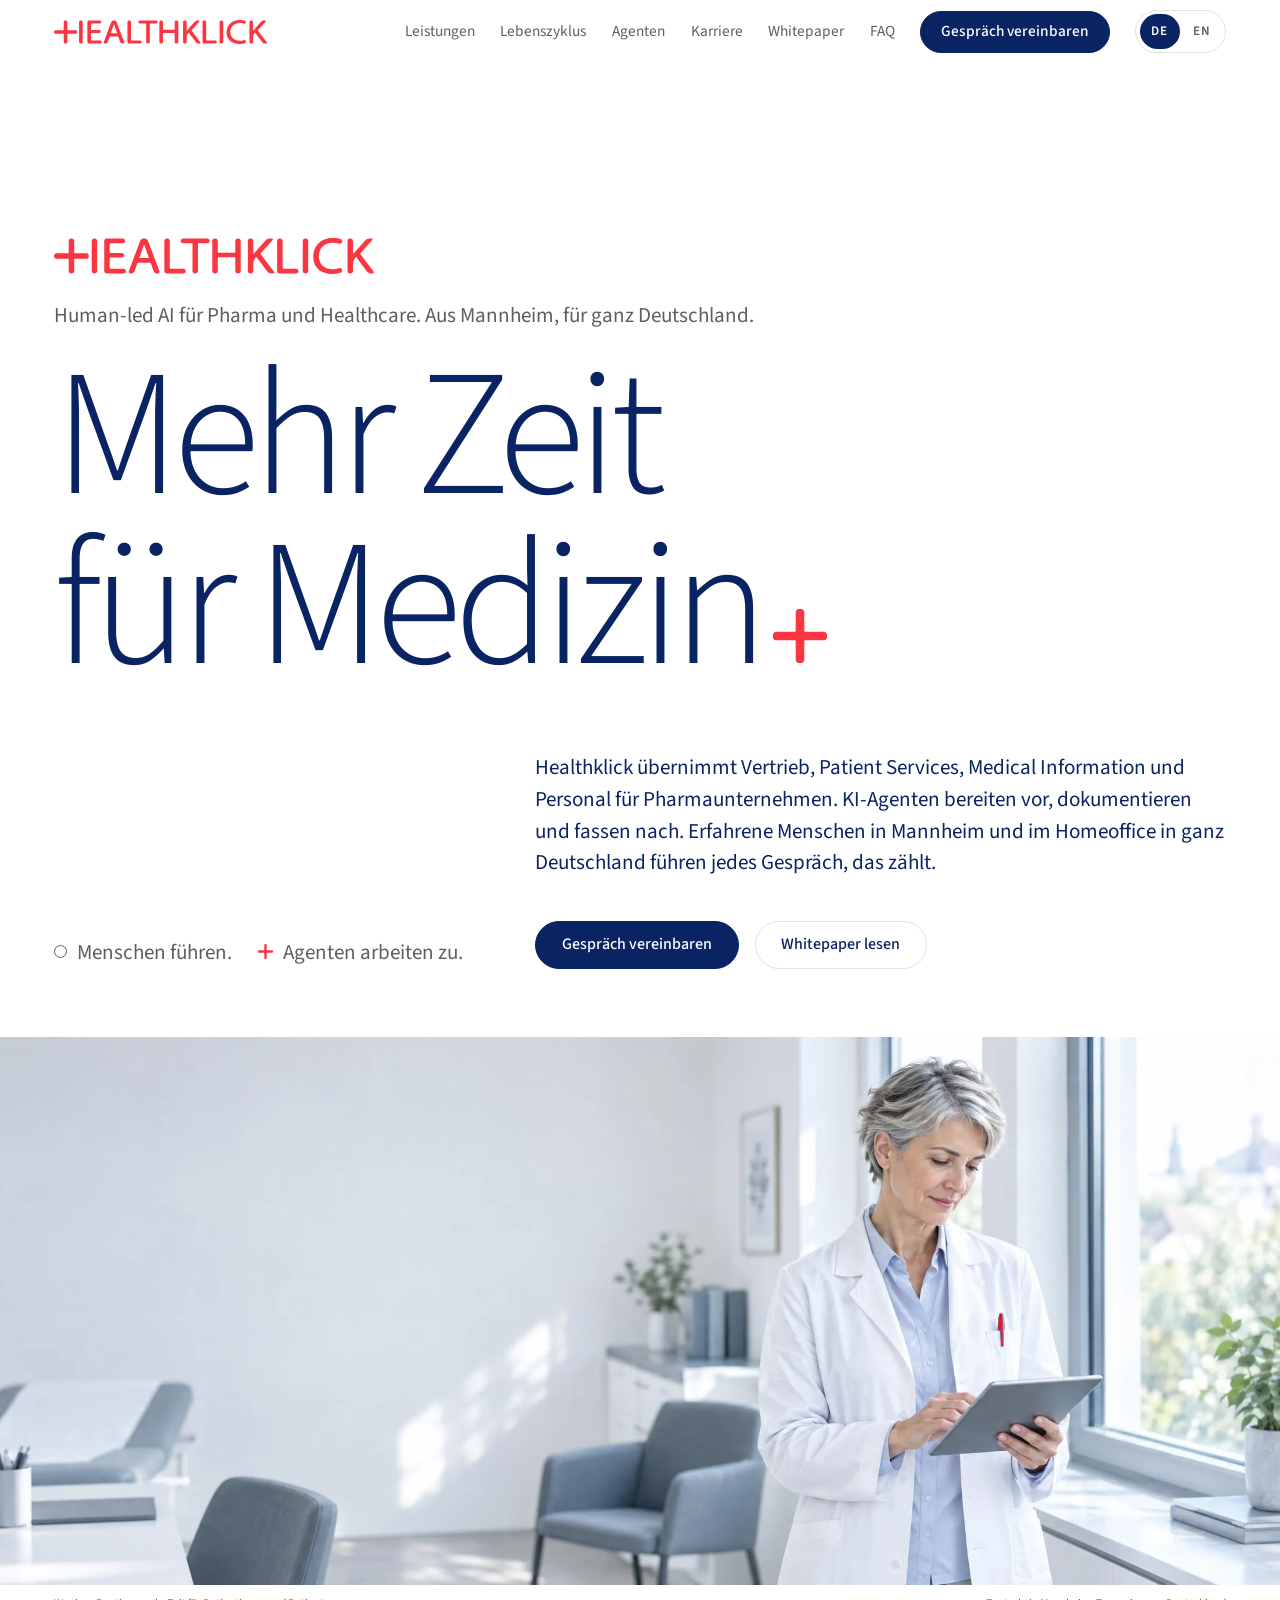
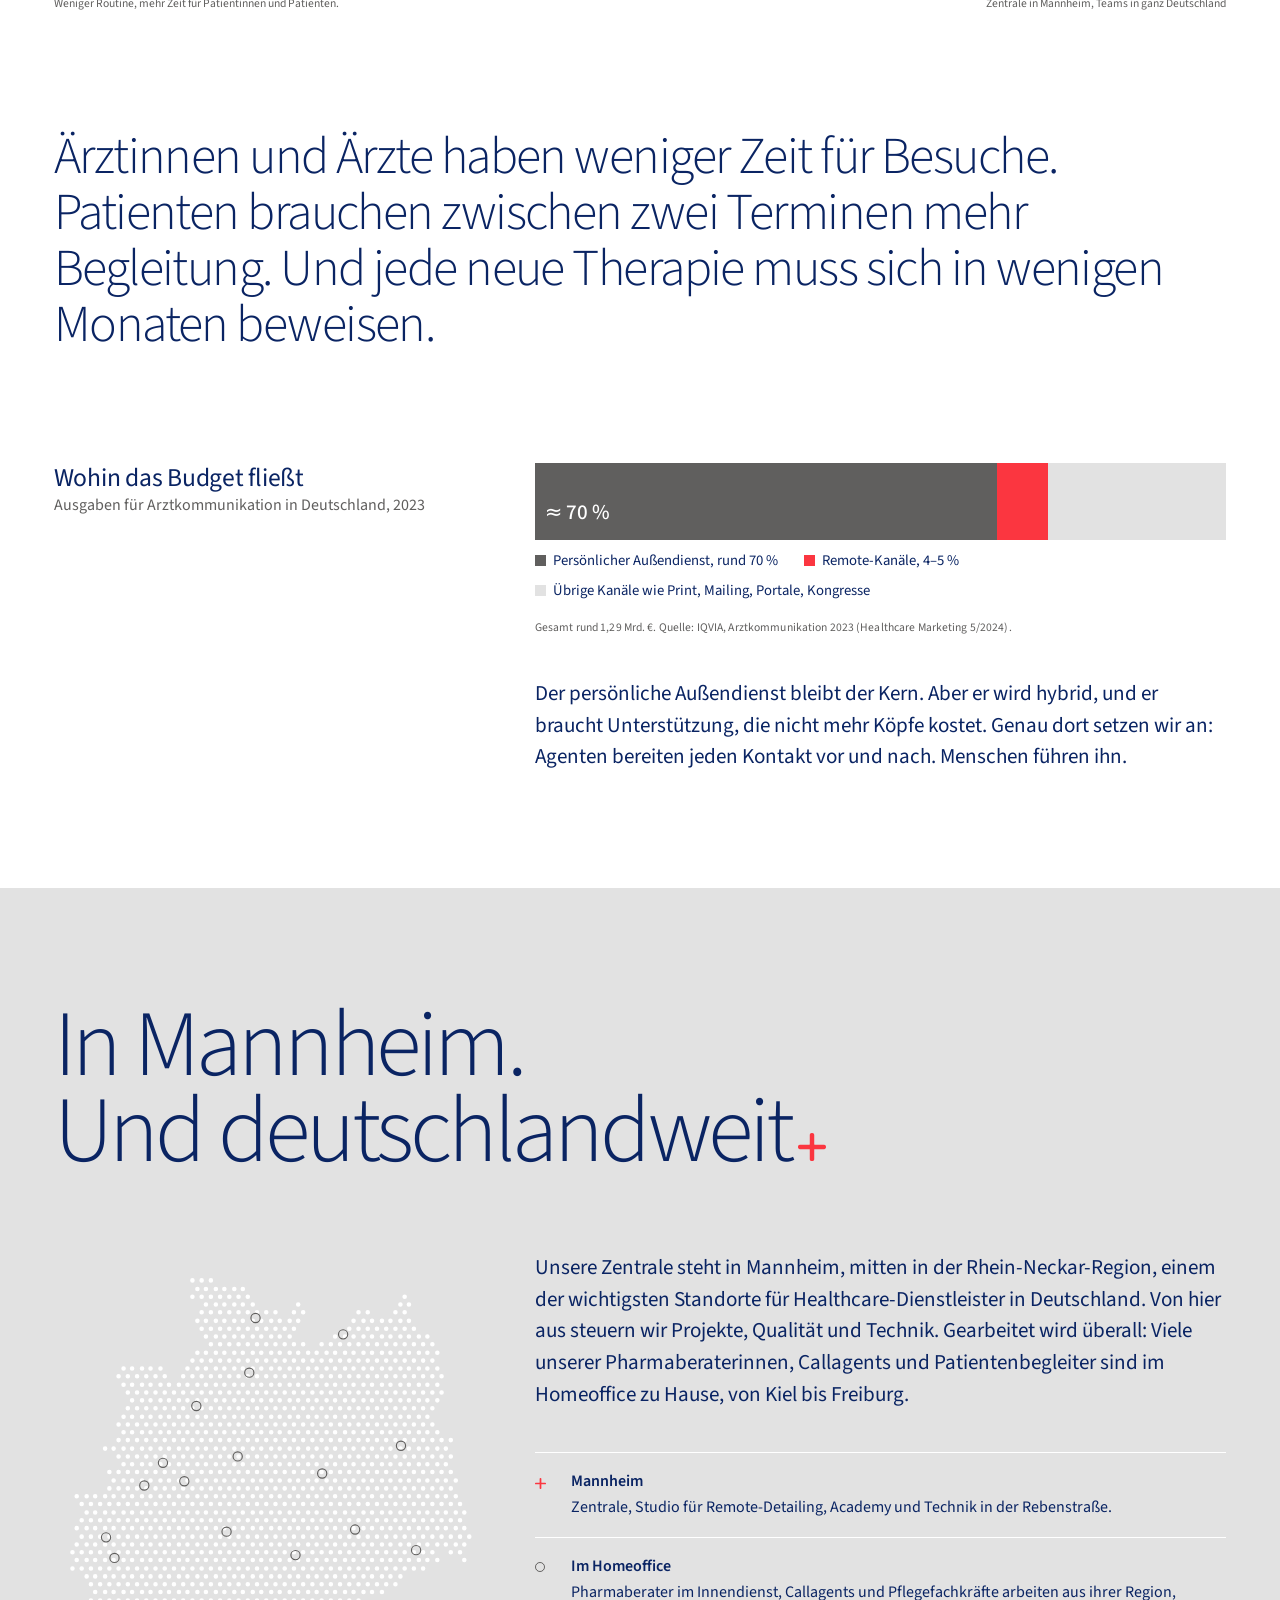
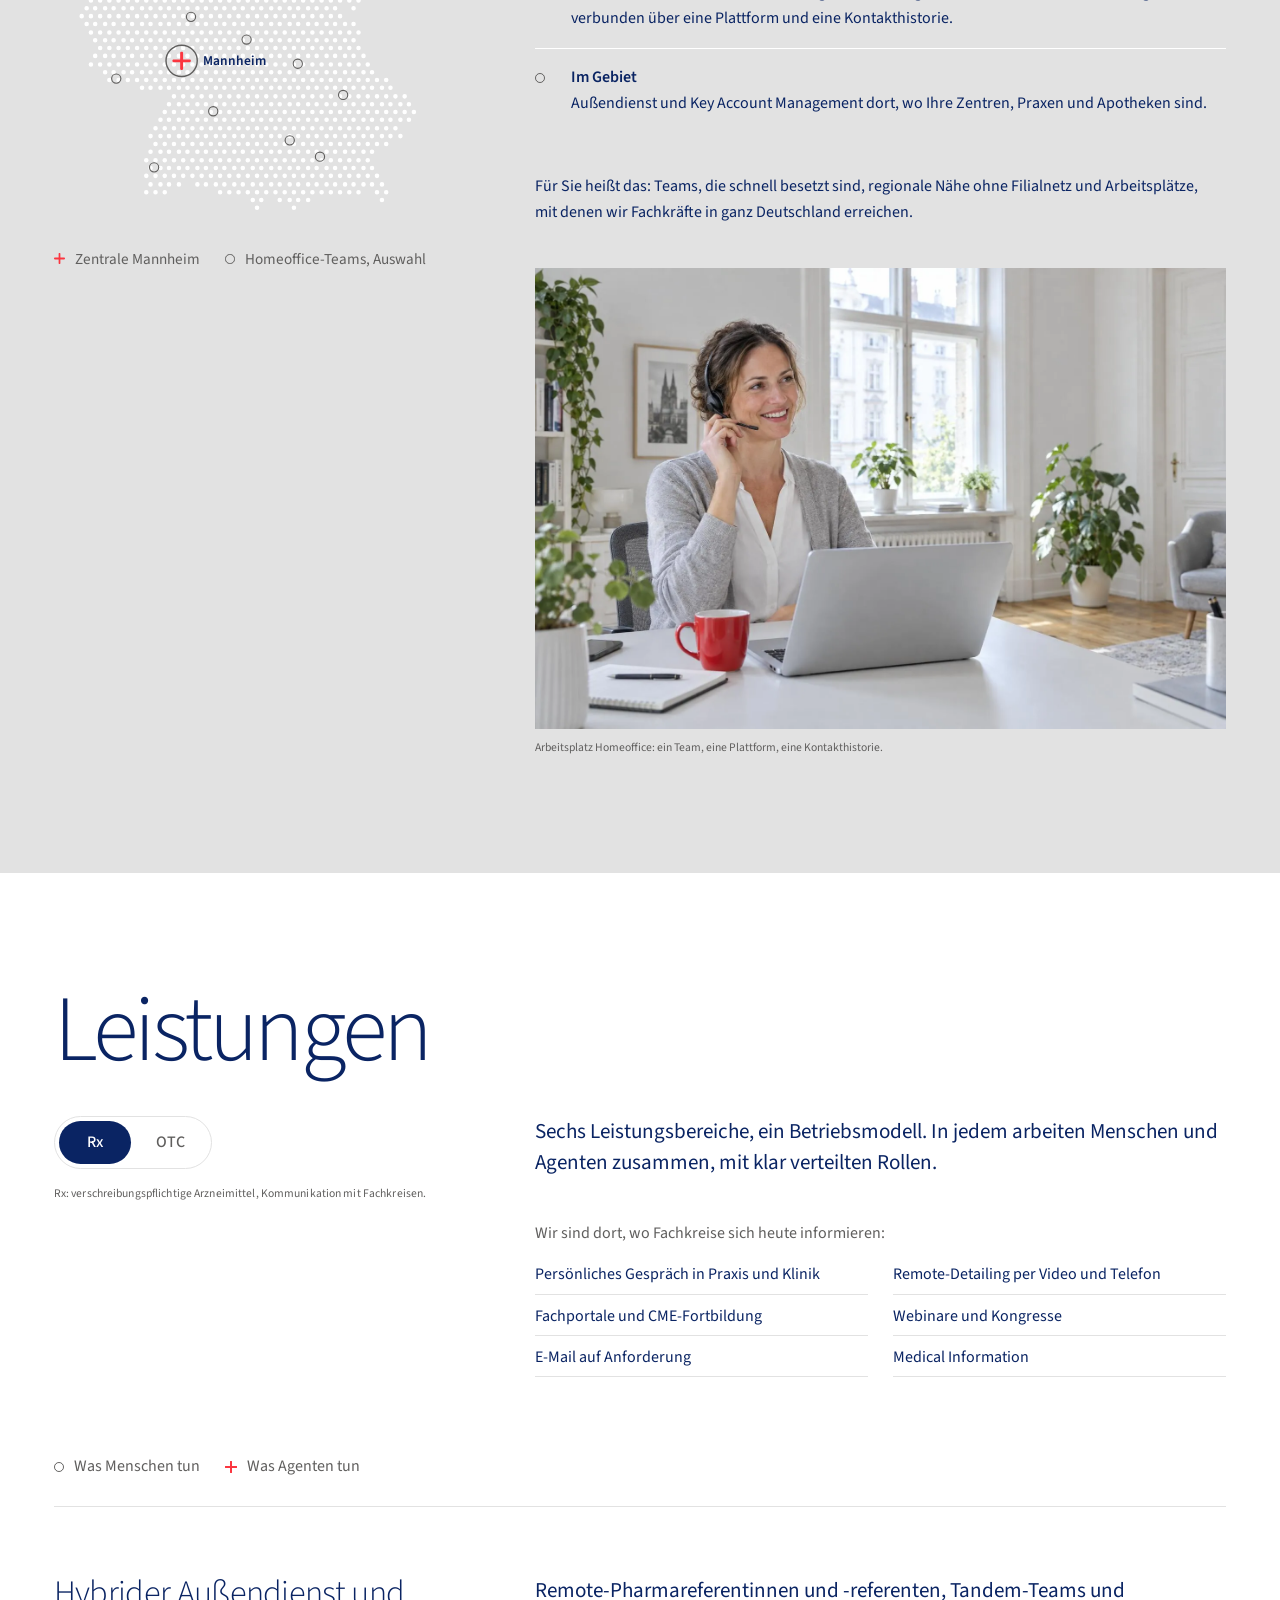
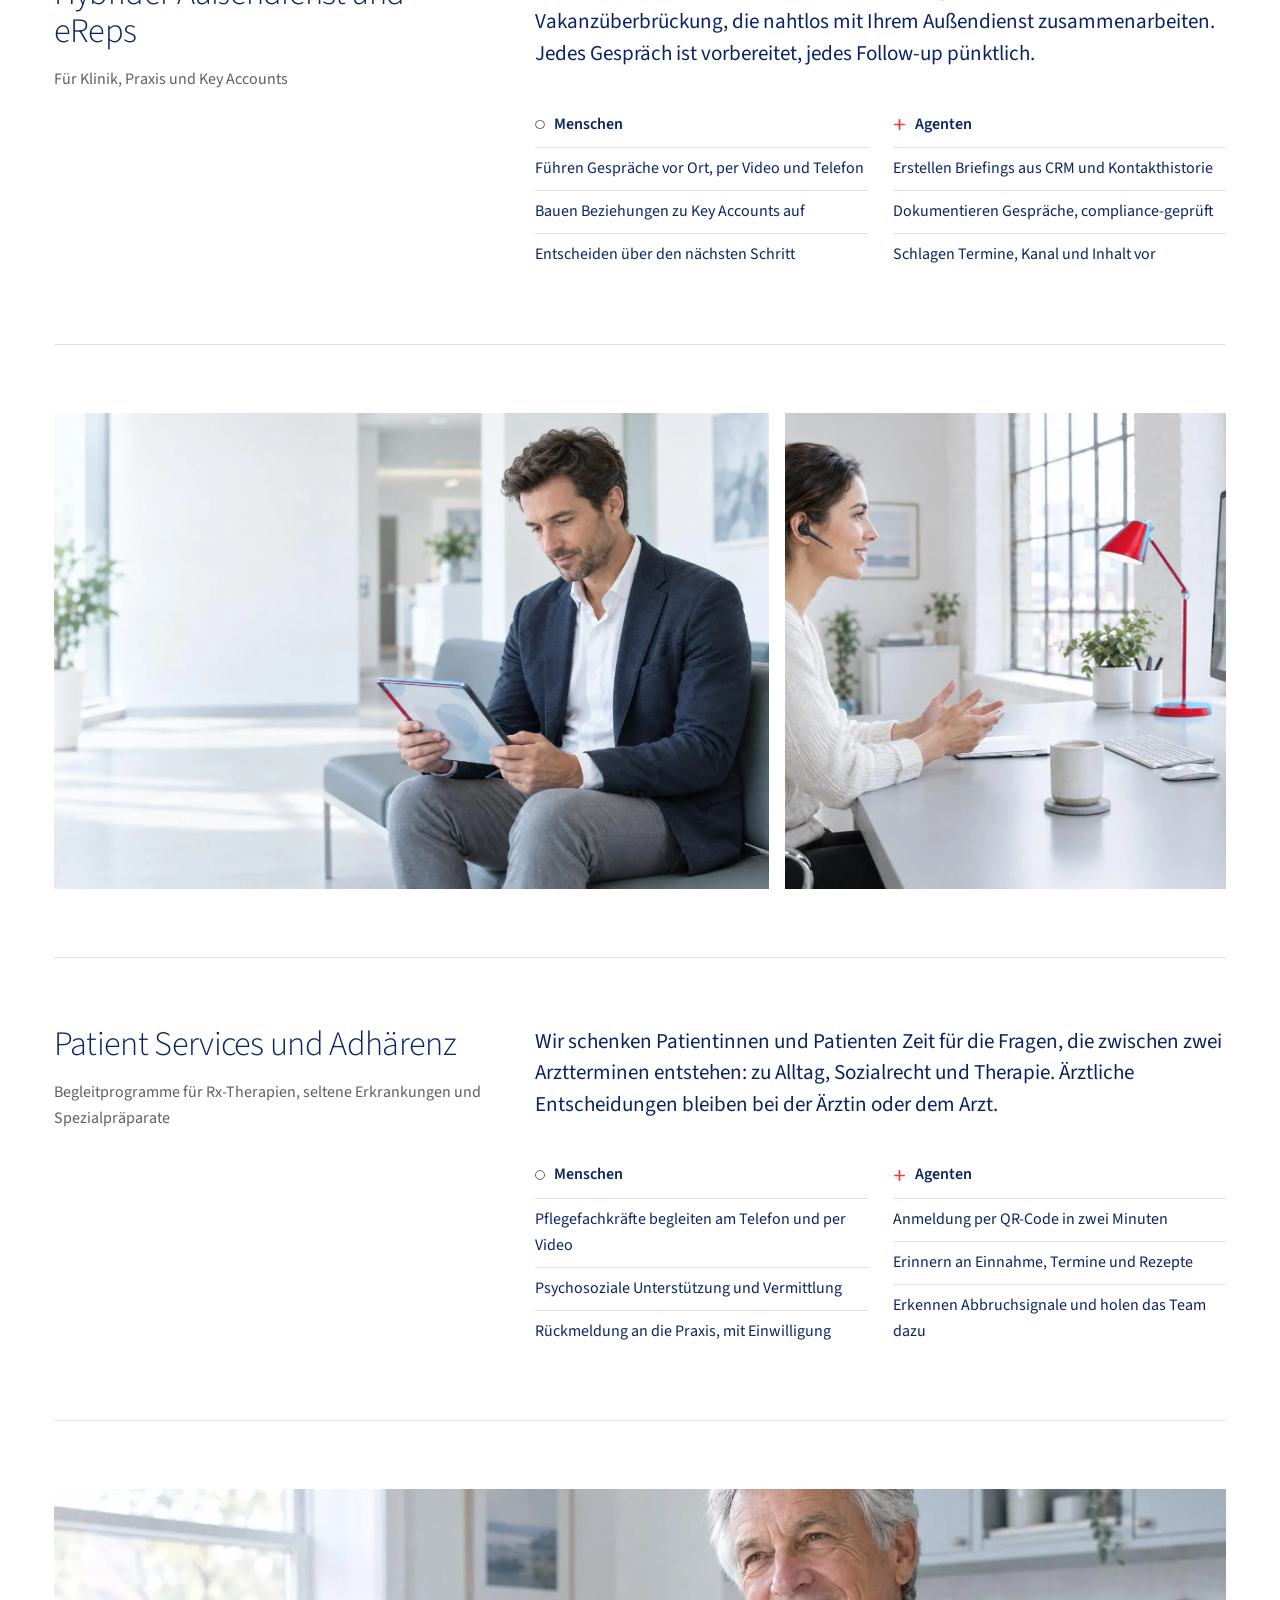
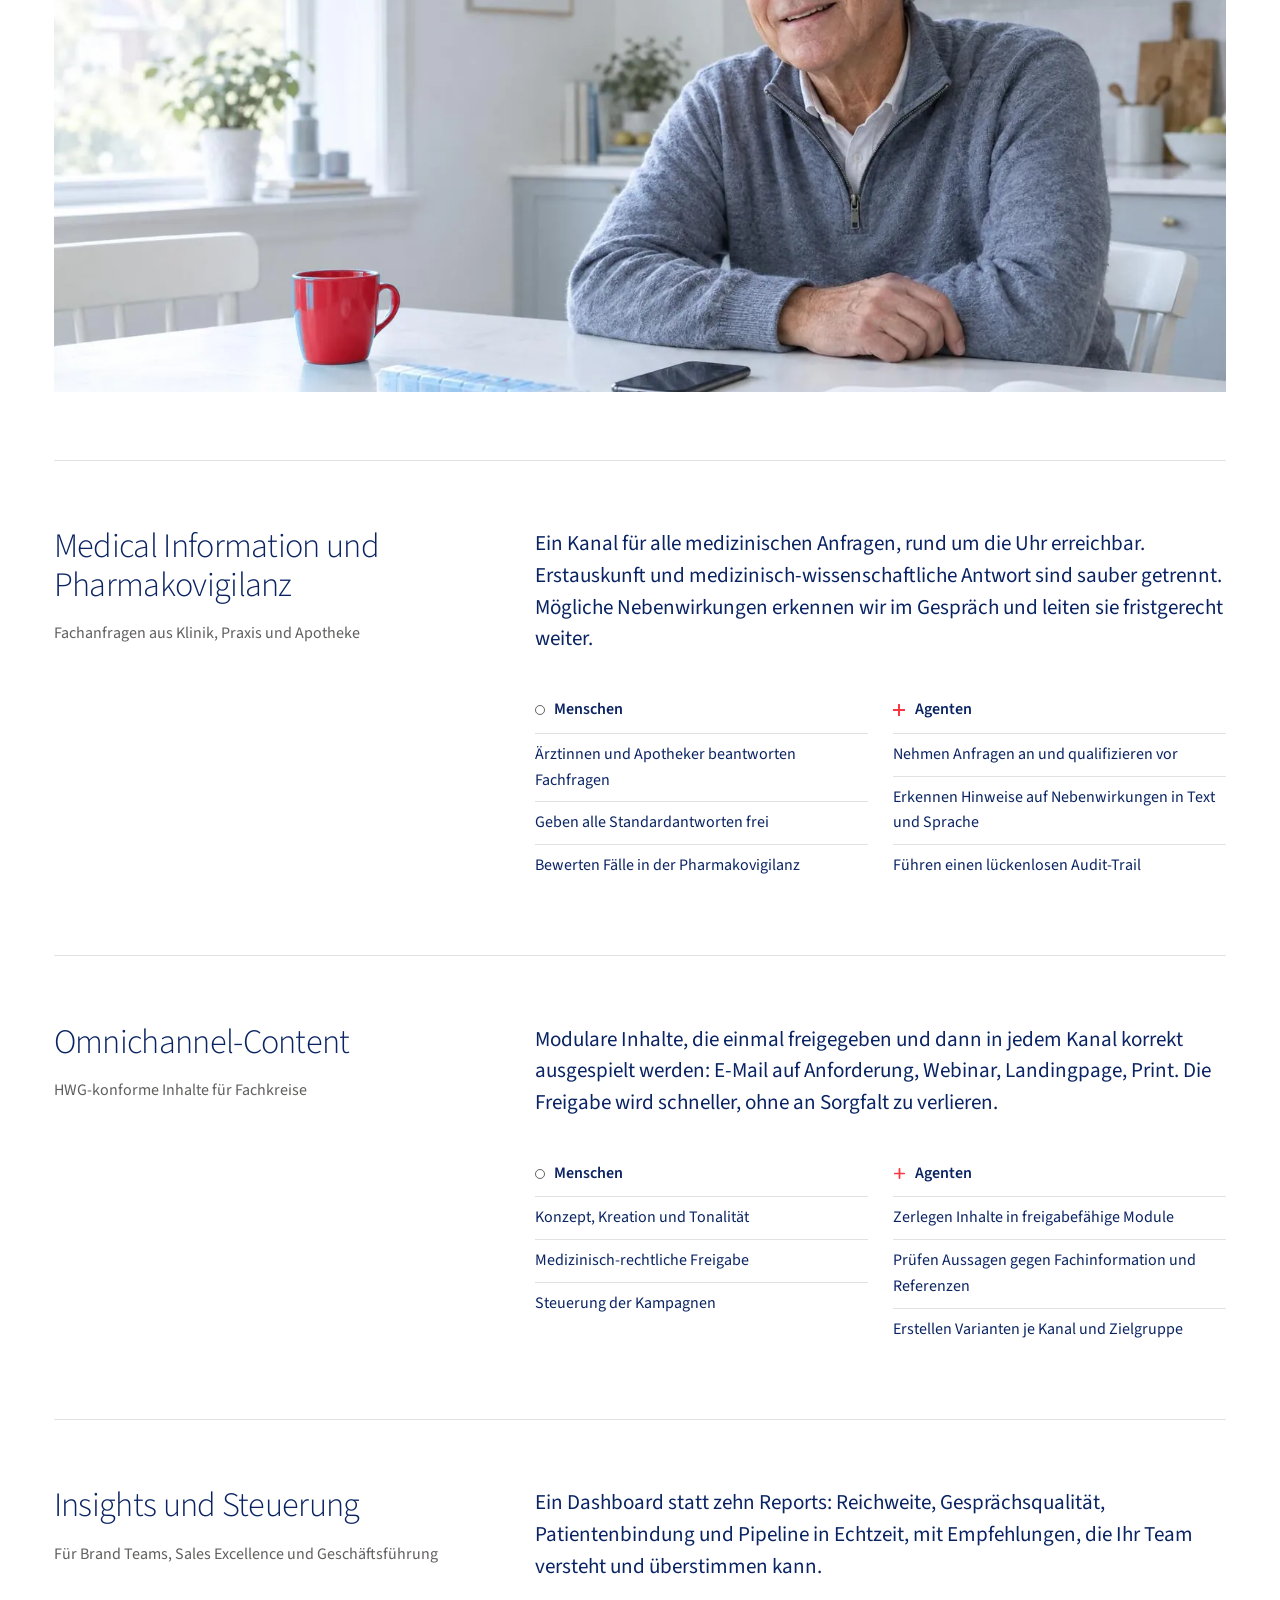
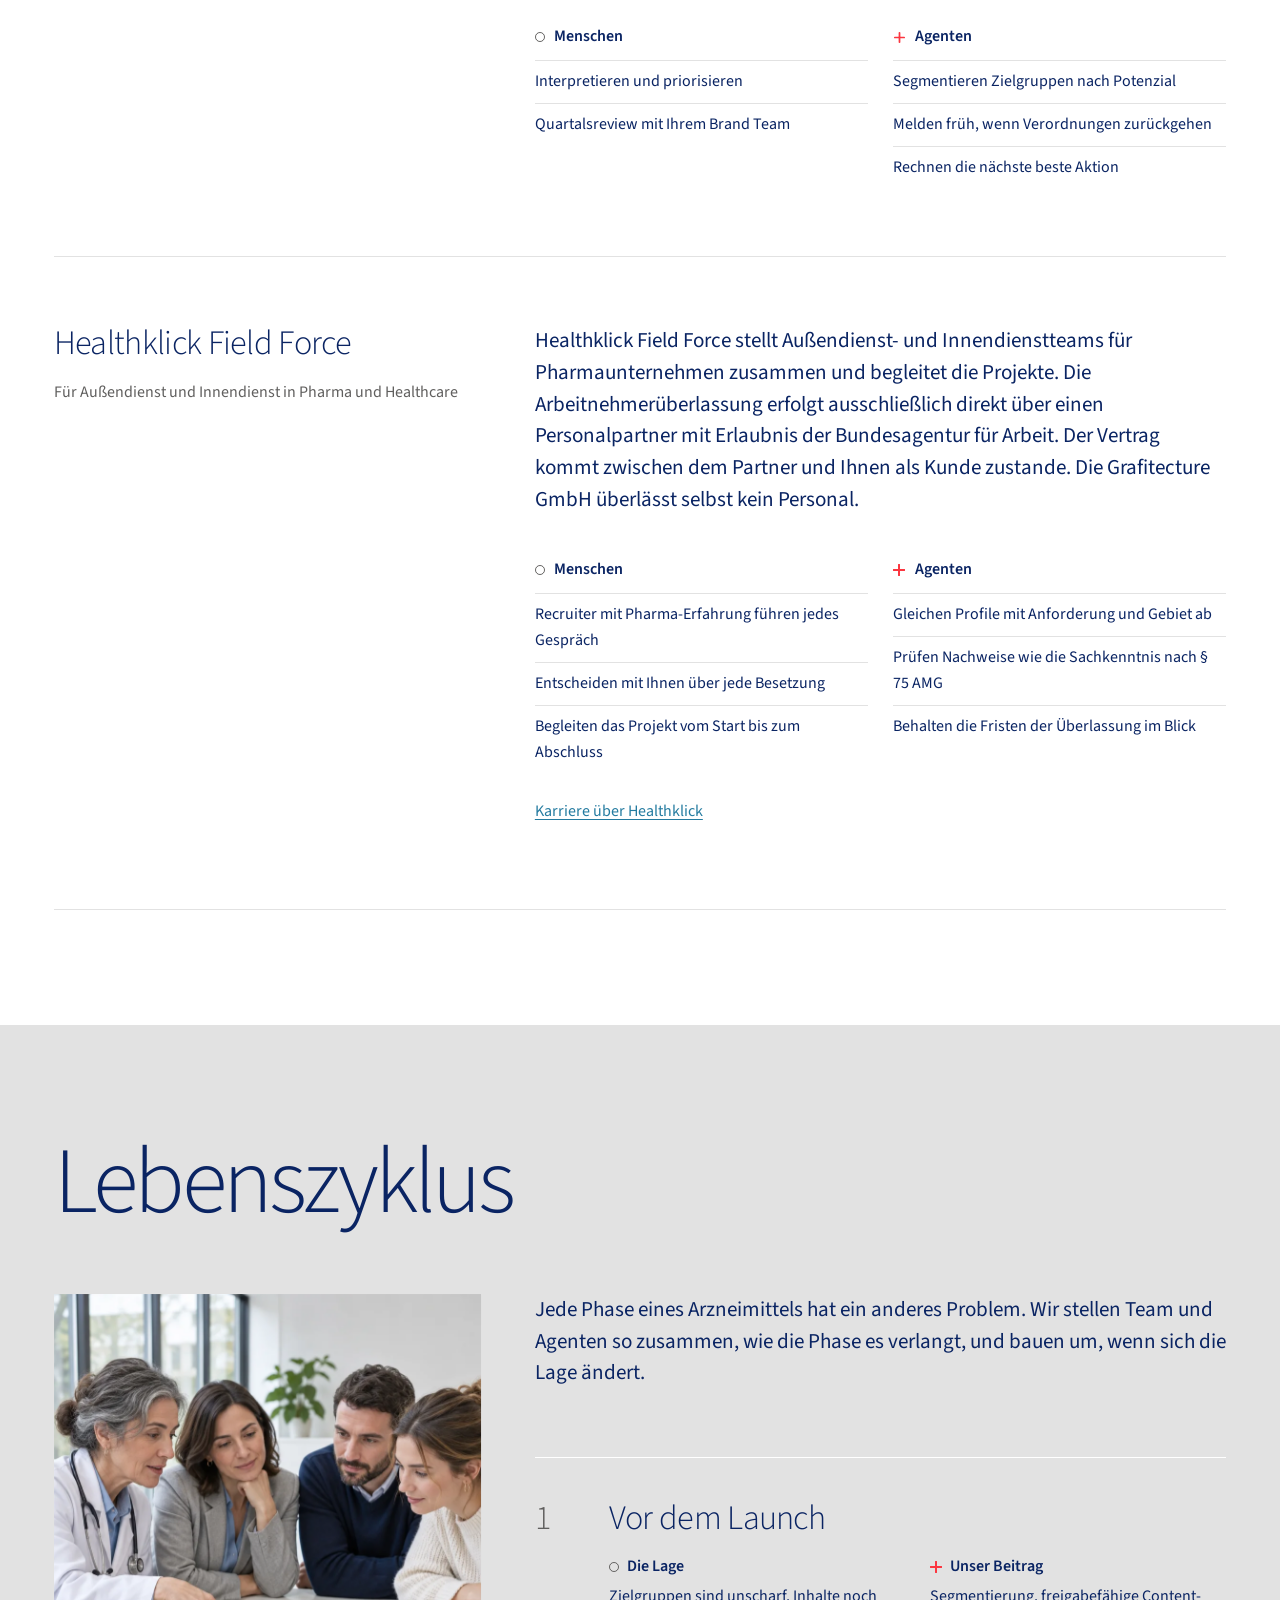
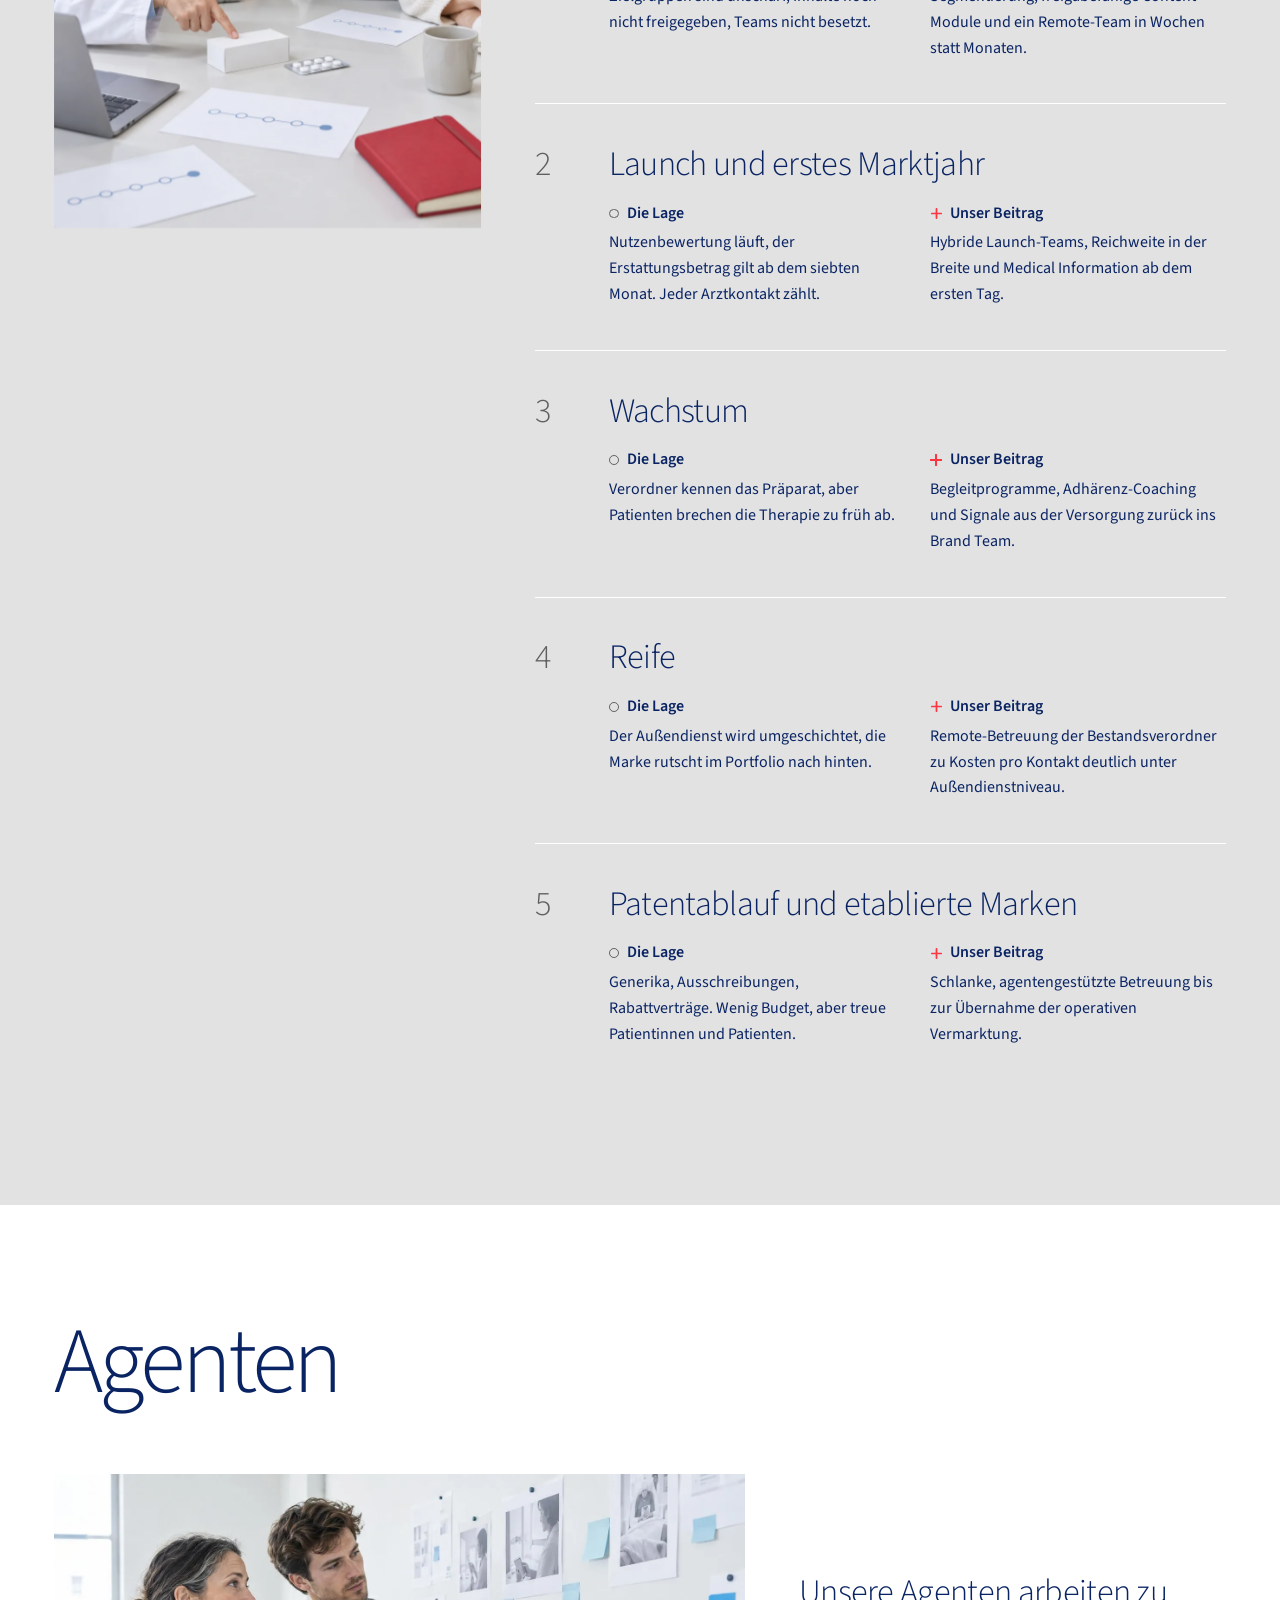
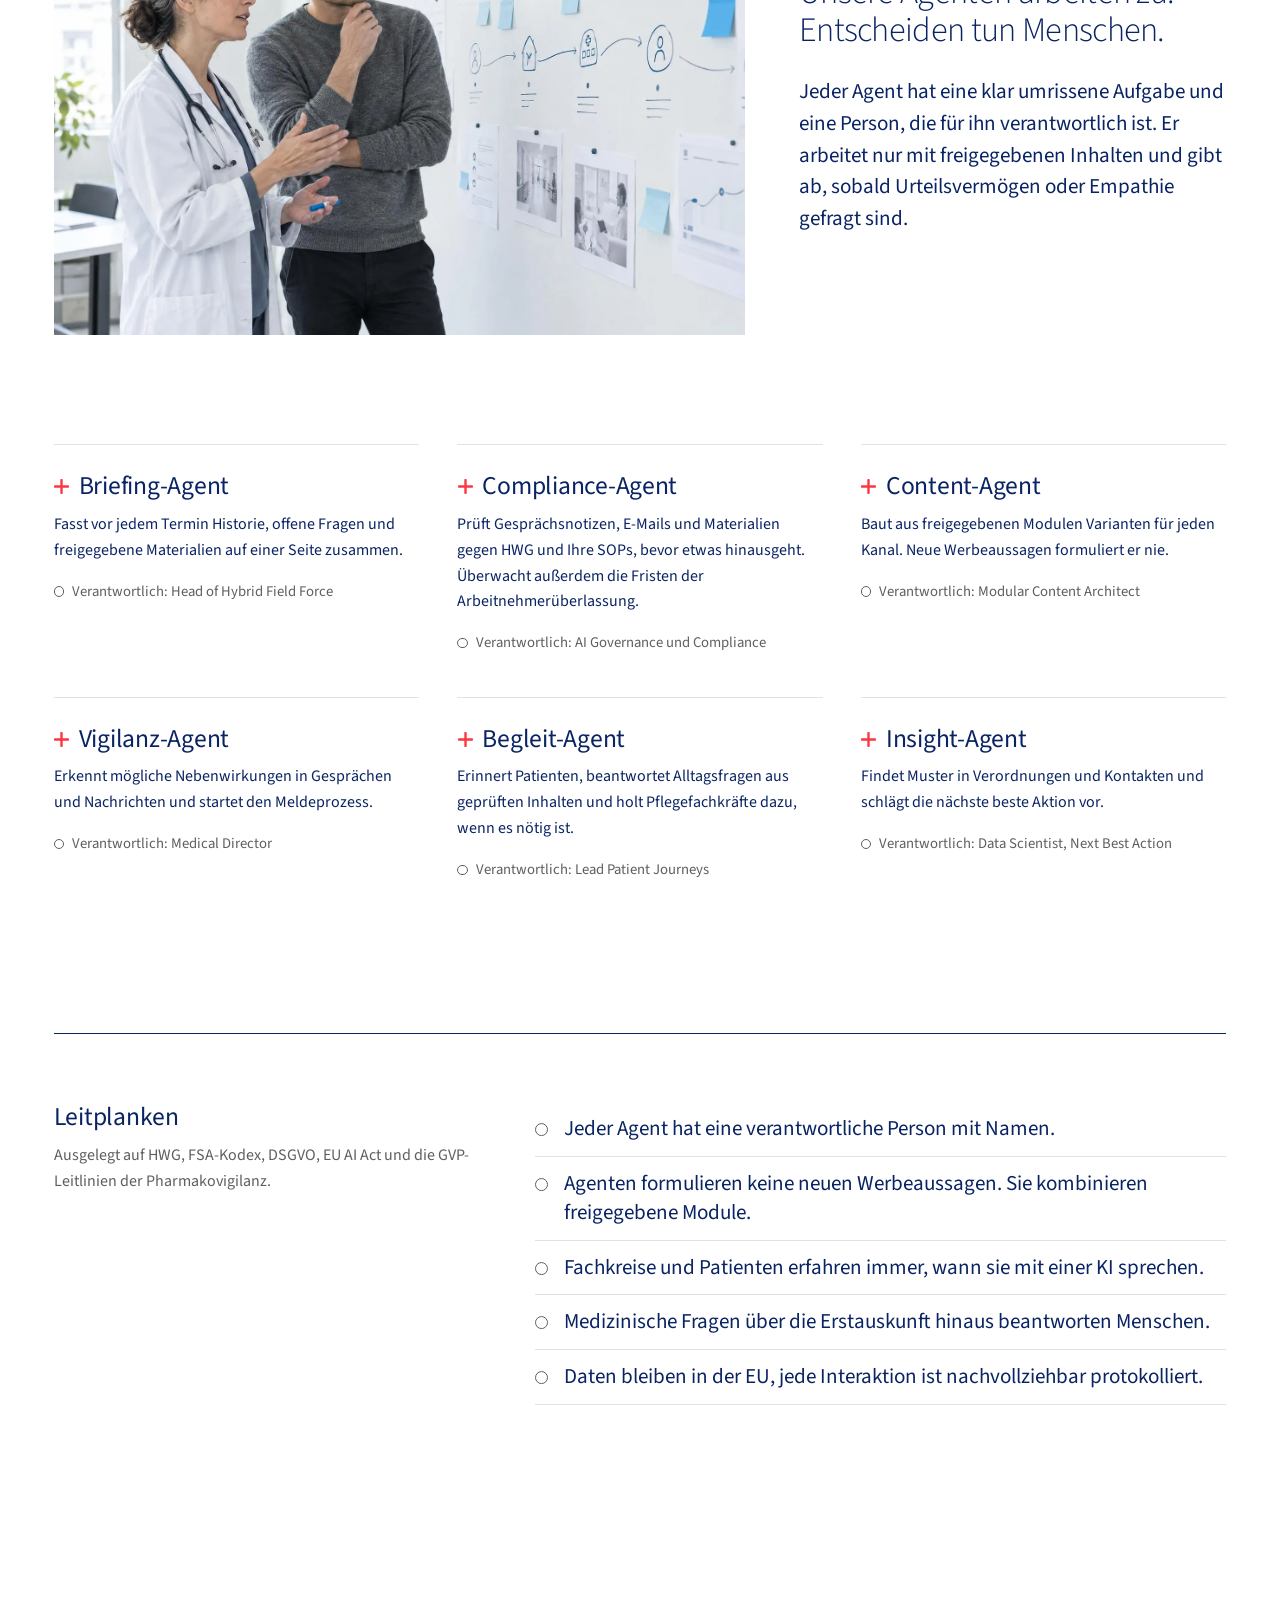
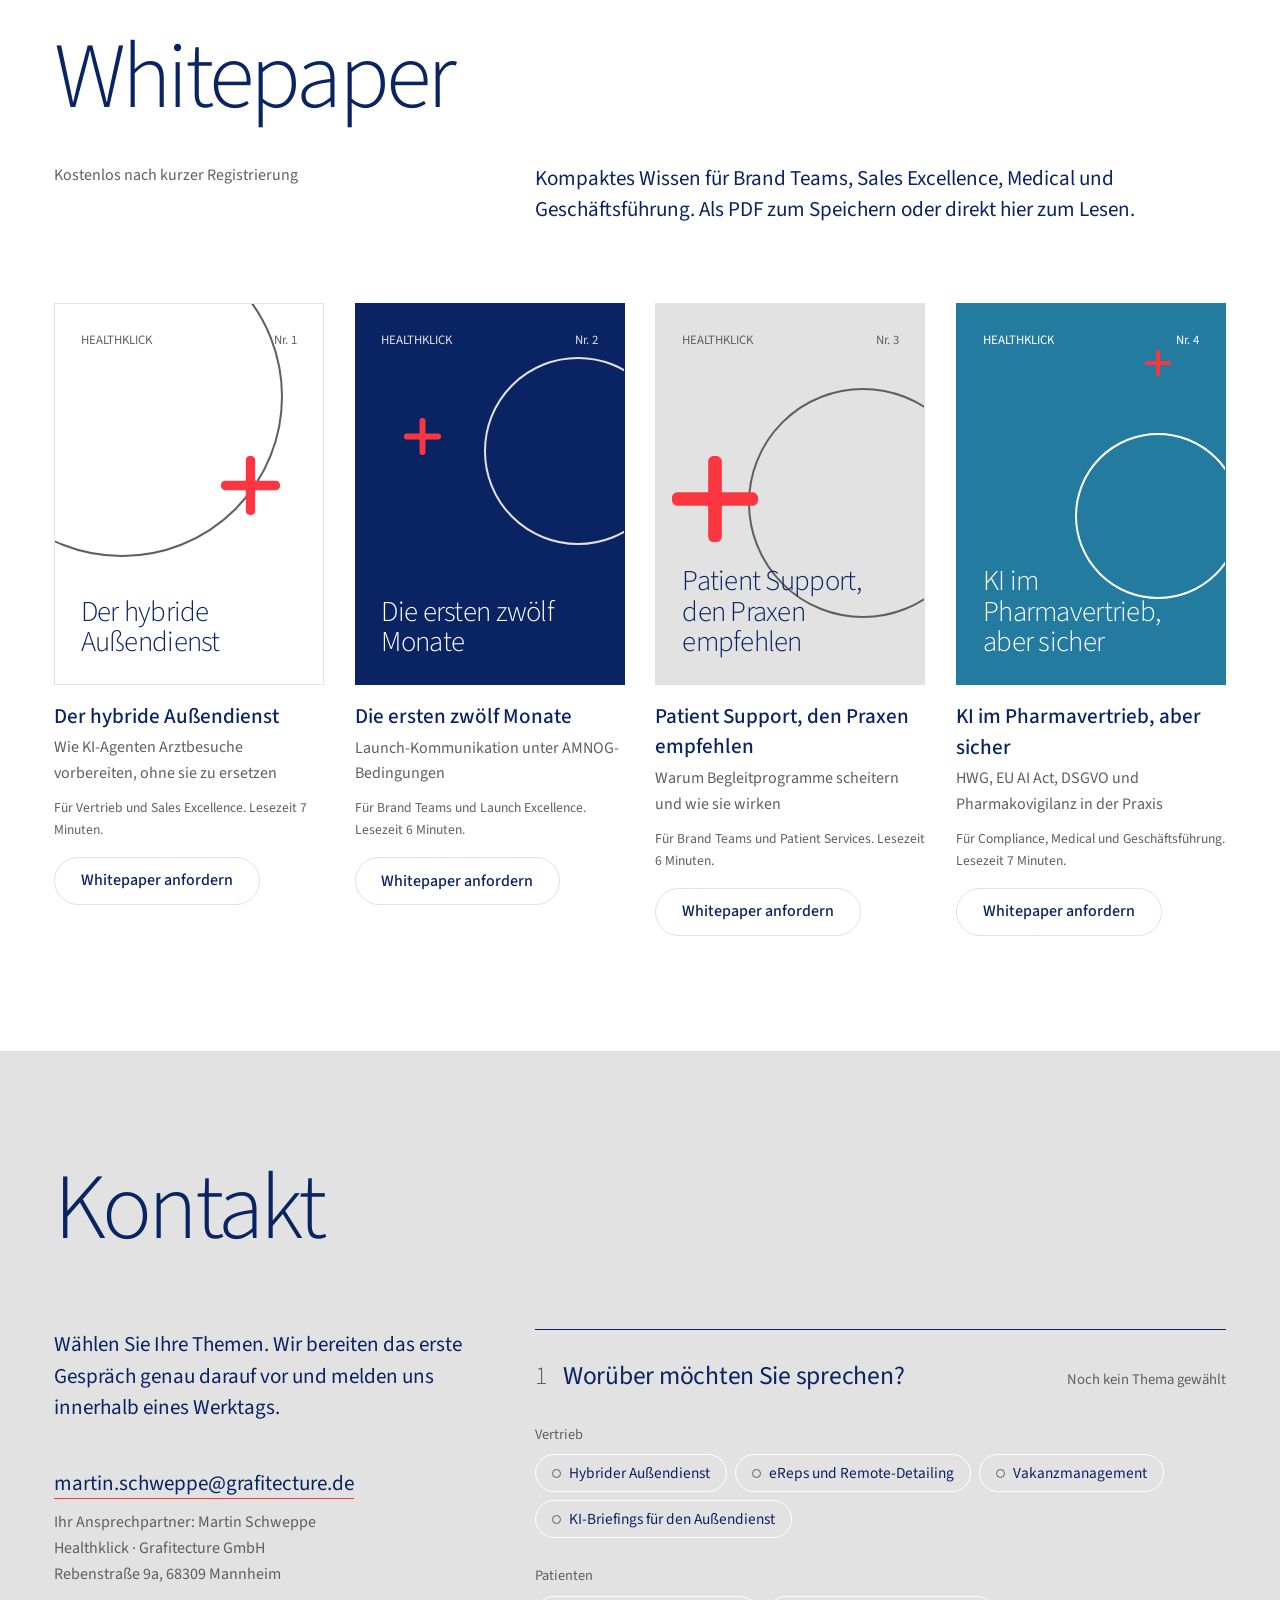
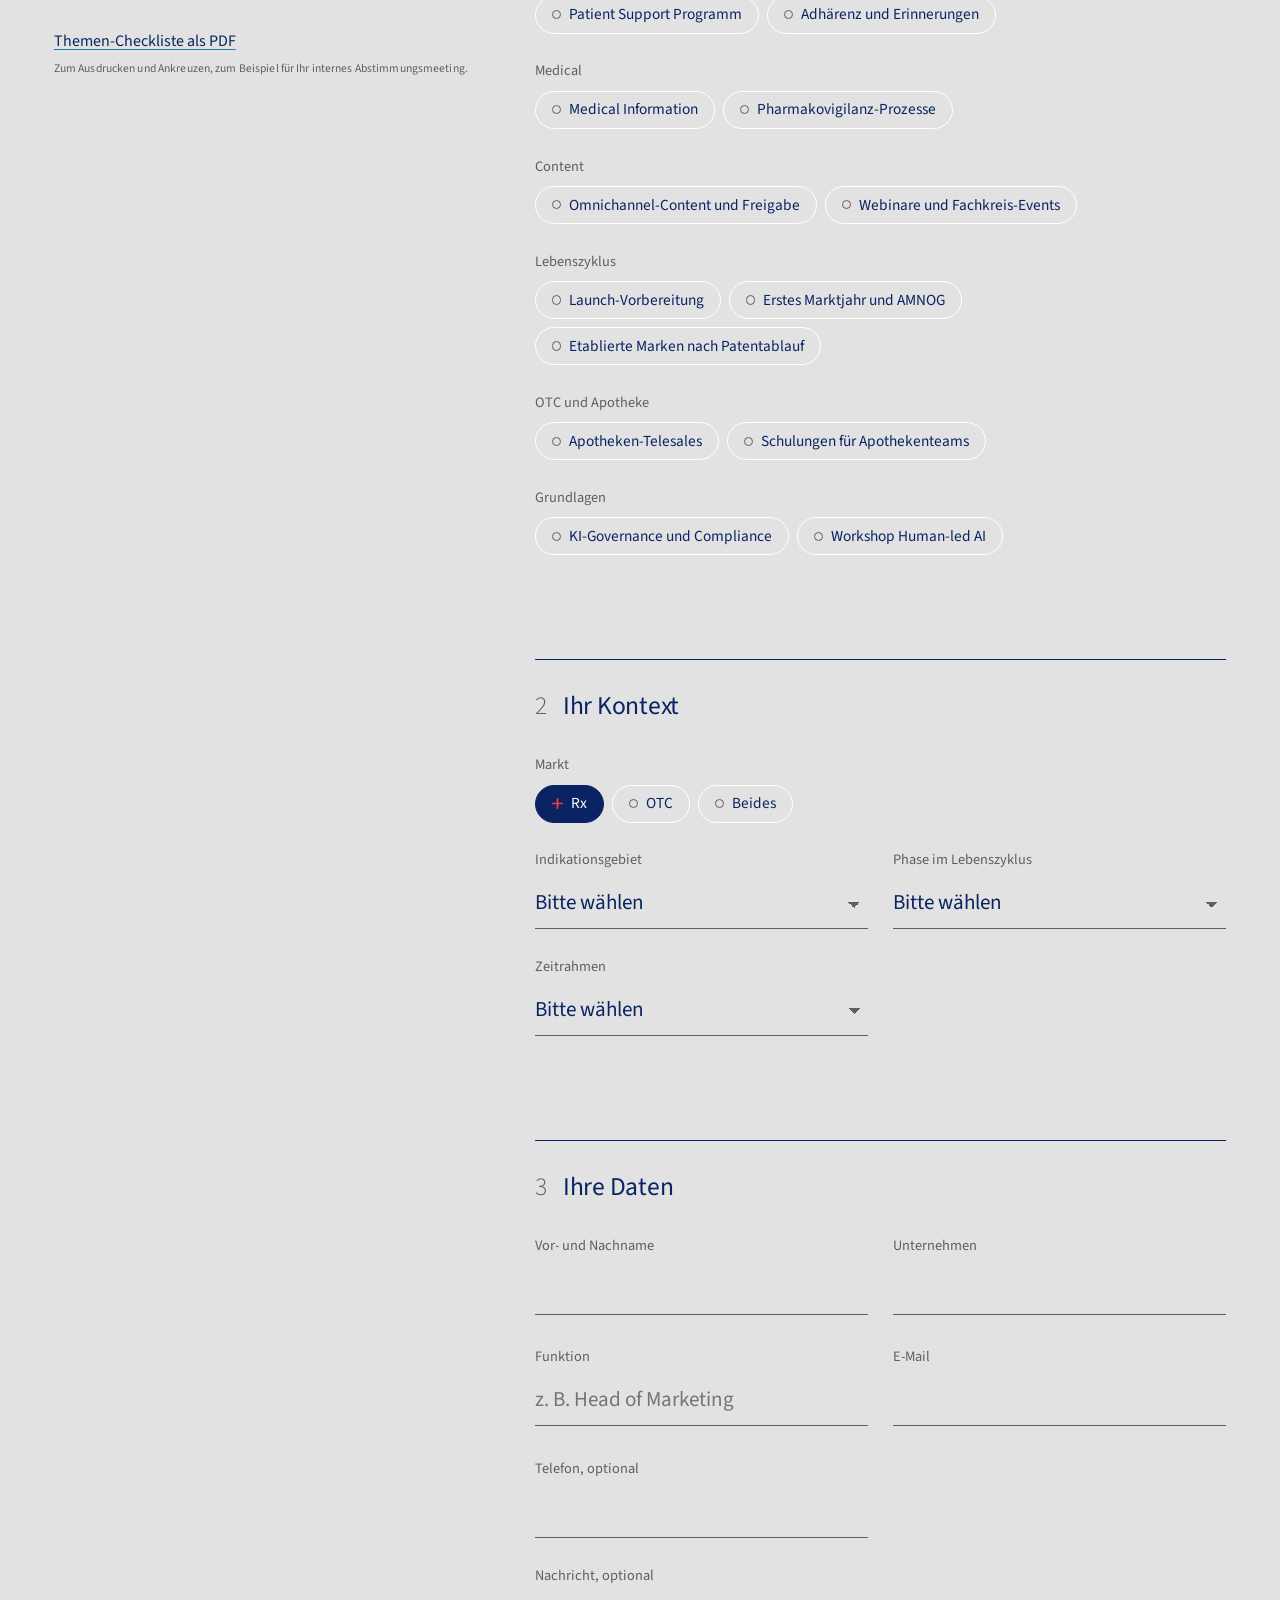
==== commit b59ae24c: "Absender und Leads: alles an Martin Schweppe - Name, Funktion und Adresse auf Visitenkarte, Briefbog" ====
--- a/index.html
+++ b/index.html
@@ -306,8 +306,8 @@
     <div class="phi">
       <aside class="contact-aside">
         <p class="lead">Wählen Sie Ihre Themen. Wir bereiten das erste Gespräch genau darauf vor und melden uns innerhalb eines Werktags.</p>
-        <p class="addr" style="margin-top:var(--s-4)"><a href="mailto:gunter.wendt@covendos.com">gunter.wendt<wbr>@covendos.com</a></p>
-        <p class="meta">Ihr Ansprechpartner: Gunter Wendt<br>Healthklick · Grafitecture GmbH<br>Rebenstraße 9a, 68309 Mannheim</p>
+        <p class="addr" style="margin-top:var(--s-4)"><a href="mailto:martin.schweppe@grafitecture.de">martin.schweppe<wbr>@grafitecture.de</a></p>
+        <p class="meta">Ihr Ansprechpartner: Martin Schweppe<br>Healthklick · Grafitecture GmbH<br>Rebenstraße 9a, 68309 Mannheim</p>
         <p style="margin-top:var(--s-4)"><button type="button" class="link" id="checklist-btn">Themen-Checkliste als PDF</button><br><span class="small">Zum Ausdrucken und Ankreuzen, zum Beispiel für Ihr internes Abstimmungsmeeting.</span></p>
       </aside>
 
@@ -355,11 +355,11 @@
         </fieldset>
 
         <div class="briefing" aria-live="polite">
-          <p class="small" style="margin-bottom:var(--s-1)">Vorschau Ihrer E-Mail an gunter.wendt@covendos.com</p>
+          <p class="small" style="margin-bottom:var(--s-1)">Vorschau Ihrer E-Mail an martin.schweppe@grafitecture.de</p>
           <pre id="preview"></pre>
         </div>
         <div class="actions">
-          <a class="btn" id="mail-btn" href="mailto:gunter.wendt@covendos.com">Anfrage per E-Mail senden</a>
+          <a class="btn" id="mail-btn" href="mailto:martin.schweppe@grafitecture.de">Anfrage per E-Mail senden</a>
           <button type="button" class="btn ghost" id="pdf-btn">Briefing als PDF speichern</button>
           <button type="button" class="link" id="copy-btn">Text kopieren</button>
         </div>
@@ -710,7 +710,7 @@
     <div class="wrap phi">
       <div><h3 class="t-h4" id="h-faq-more">Ihre Frage ist nicht dabei?</h3></div>
       <div>
-        <p class="lead">Wir beantworten sie gern im Gespräch. Wählen Sie Ihre Themen im <a class="link" href="#kontakt">Kontaktformular</a> oder schreiben Sie an <a class="link" href="mailto:gunter.wendt@covendos.com">gunter.wendt<wbr>@covendos.com</a>.</p>
+        <p class="lead">Wir beantworten sie gern im Gespräch. Wählen Sie Ihre Themen im <a class="link" href="#kontakt">Kontaktformular</a> oder schreiben Sie an <a class="link" href="mailto:martin.schweppe@grafitecture.de">martin.schweppe<wbr>@grafitecture.de</a>.</p>
         <div class="ctas"><a class="btn" href="#kontakt">Gespräch vereinbaren</a><a class="btn ghost" href="#bewerben">Bewerben</a></div>
       </div>
     </div>
@@ -829,11 +829,10 @@
 
       <h3>6. Kontakt per E-Mail und Kontaktformular</h3>
       <p>Das Kontaktformular sendet nichts an uns. Es bereitet eine E-Mail vor, die Sie selbst aus Ihrem E-Mail-Programm senden. Vorschau, Themen-Checkliste und Briefing als PDF entstehen ausschließlich in Ihrem Browser.</p>
-      <p>Anfragen an Healthklick beantwortet Gunter Wendt. Die vorbereitete E-Mail geht deshalb an <a class="link" href="mailto:gunter.wendt@covendos.com">gunter.wendt<wbr>@covendos.com</a>. <span class="todo">Bitte rechtlich klären und hier ergänzen: Das Postfach liegt bei der Covendos-Gruppe. Je nach Zusammenarbeit braucht es einen Vertrag zur Auftragsverarbeitung (Art. 28 DSGVO) oder eine Vereinbarung über die gemeinsame Verantwortung (Art. 26 DSGVO); der Empfänger ist dann hier mit Firma und Anschrift zu nennen.</span></p>
       <p>Wenn Sie uns schreiben, verarbeiten wir Ihre Angaben, um Ihre Anfrage zu beantworten und ein Gespräch vorzubereiten. Rechtsgrundlage ist Art. 6 Abs. 1 lit. b DSGVO, wenn Ihre Anfrage auf einen Vertrag zielt, sonst unser berechtigtes Interesse an der Beantwortung (Art. 6 Abs. 1 lit. f DSGVO). Ihre Angaben sind freiwillig, ohne sie können wir Ihre Anfrage aber nicht beantworten. E-Mails werden bei unserem E-Mail-Anbieter gespeichert, der sie in unserem Auftrag verarbeitet. Wir löschen die Daten, wenn die Anfrage erledigt ist und keine gesetzlichen Aufbewahrungspflichten entgegenstehen, etwa für Geschäftsbriefe nach § 257 HGB.</p>
 
       <h3>7. Whitepaper</h3>
-      <p>Für ein Whitepaper fragen wir Vorname, Nachname, geschäftliche E-Mail-Adresse, Unternehmen und Funktion ab. Diese Angaben werden derzeit nicht an uns übermittelt. Sie werden nur in Ihrem Browser gespeichert (Abschnitt 5), auch das PDF entsteht in Ihrem Browser. Das gilt ebenso für das Häkchen, neue Whitepaper per E-Mail zu erhalten: Diesen Wunsch können wir derzeit nur berücksichtigen, wenn Sie uns schreiben. Nach der Registrierung können Sie über „Gespräch anfragen“ eine vorbereitete E-Mail mit Ihren Angaben an gunter.wendt@covendos.com senden; auch diese verschicken Sie selbst (Abschnitt 6). Bevor Registrierungen automatisch an uns übertragen werden, passen wir diese Erklärung an.</p>
+      <p>Für ein Whitepaper fragen wir Vorname, Nachname, geschäftliche E-Mail-Adresse, Unternehmen und Funktion ab. Diese Angaben werden derzeit nicht an uns übermittelt. Sie werden nur in Ihrem Browser gespeichert (Abschnitt 5), auch das PDF entsteht in Ihrem Browser. Das gilt ebenso für das Häkchen, neue Whitepaper per E-Mail zu erhalten: Diesen Wunsch können wir derzeit nur berücksichtigen, wenn Sie uns schreiben. Nach der Registrierung können Sie über „Gespräch anfragen“ eine vorbereitete E-Mail mit Ihren Angaben an martin.schweppe@grafitecture.de senden; auch diese verschicken Sie selbst (Abschnitt 6). Bevor Registrierungen automatisch an uns übertragen werden, passen wir diese Erklärung an.</p>
 
       <h3>8. Bewerbungen</h3>
       <p>Auch das Bewerbungsformular bereitet nur eine E-Mail vor. Wenn Sie sich bewerben, verarbeiten wir Ihre Angaben und Unterlagen, um über die Begründung eines Beschäftigungsverhältnisses zu entscheiden (Art. 6 Abs. 1 lit. b DSGVO). Bewerben Sie sich für einen Einsatz beim Kunden, geben wir Ihr Profil nur mit Ihrer ausdrücklichen Einwilligung an unseren Personalpartner und an das jeweilige Unternehmen weiter (Art. 6 Abs. 1 lit. a DSGVO). Nach Abschluss des Verfahrens löschen wir Ihre Unterlagen spätestens nach sechs Monaten. In unseren Talentpool nehmen wir Sie nur mit Ihrer Einwilligung auf.</p>
@@ -865,7 +864,7 @@
       <div><h3>Leistungen</h3><ul><li><a href="#leistungen">Hybrider Außendienst</a></li><li><a href="#leistungen">Patient Services</a></li><li><a href="#leistungen">Medical Information</a></li><li><a href="#personal">Healthklick Field Force</a></li></ul></div>
       <div><h3>Healthklick</h3><ul><li><a href="#deutschlandweit">Mannheim und deutschlandweit</a></li><li><a href="#karriere">Karriere</a></li><li><a href="#faq">FAQ</a></li><li><a href="#marke">Markenleitfaden</a></li></ul></div>
       <div><h3>Anbieter</h3><ul><li>Grafitecture GmbH</li><li>Rebenstraße 9a</li><li>68309 Mannheim</li><li><a href="https://www.grafitecture.de/" target="_blank" rel="noopener">grafitecture.de</a></li></ul></div>
-      <div><h3>Kontakt</h3><ul><li><a href="mailto:gunter.wendt@covendos.com">gunter.wendt<wbr>@covendos.com</a></li><li><a href="#kontakt">Gespräch vereinbaren</a></li><li><a href="#impressum">Impressum</a></li><li><a href="#datenschutz">Datenschutz</a></li><li><a href="en/" hreflang="en" lang="en">English version</a></li></ul></div>
+      <div><h3>Kontakt</h3><ul><li><a href="mailto:martin.schweppe@grafitecture.de">martin.schweppe<wbr>@grafitecture.de</a></li><li><a href="#kontakt">Gespräch vereinbaren</a></li><li><a href="#impressum">Impressum</a></li><li><a href="#datenschutz">Datenschutz</a></li><li><a href="en/" hreflang="en" lang="en">English version</a></li></ul></div>
     </div>
     <p class="foot-note">© 2026 Grafitecture GmbH, Mannheim. Healthklick ist ein Angebot der Grafitecture GmbH. Konzeptentwurf, November 2026: abgebildete Personen und Beispielstellen sind fiktiv, Bilder mit KI erzeugt. Marktzahlen: IQVIA, Arztkommunikation 2023.</p>
   </div>
@@ -900,7 +899,7 @@
         <button type="button" class="btn" id="wp-pdf">PDF speichern</button>
         <button type="button" class="btn ghost" id="wp-read" aria-expanded="false" aria-controls="wp-reader">Hier lesen</button>
       </div>
-      <p class="wp-talk"><a class="link" id="wp-talk" href="mailto:gunter.wendt@covendos.com">Gespräch zum Thema anfragen</a><br><span class="small">Öffnet eine vorbereitete E-Mail an Gunter Wendt mit Ihren Angaben.</span></p>
+      <p class="wp-talk"><a class="link" id="wp-talk" href="mailto:martin.schweppe@grafitecture.de">Gespräch zum Thema anfragen</a><br><span class="small">Öffnet eine vorbereitete E-Mail an Martin Schweppe mit Ihren Angaben.</span></p>
       <p class="status" id="wp-status" role="status"></p>
       <div class="reader" id="wp-reader" hidden></div>
     </div>
